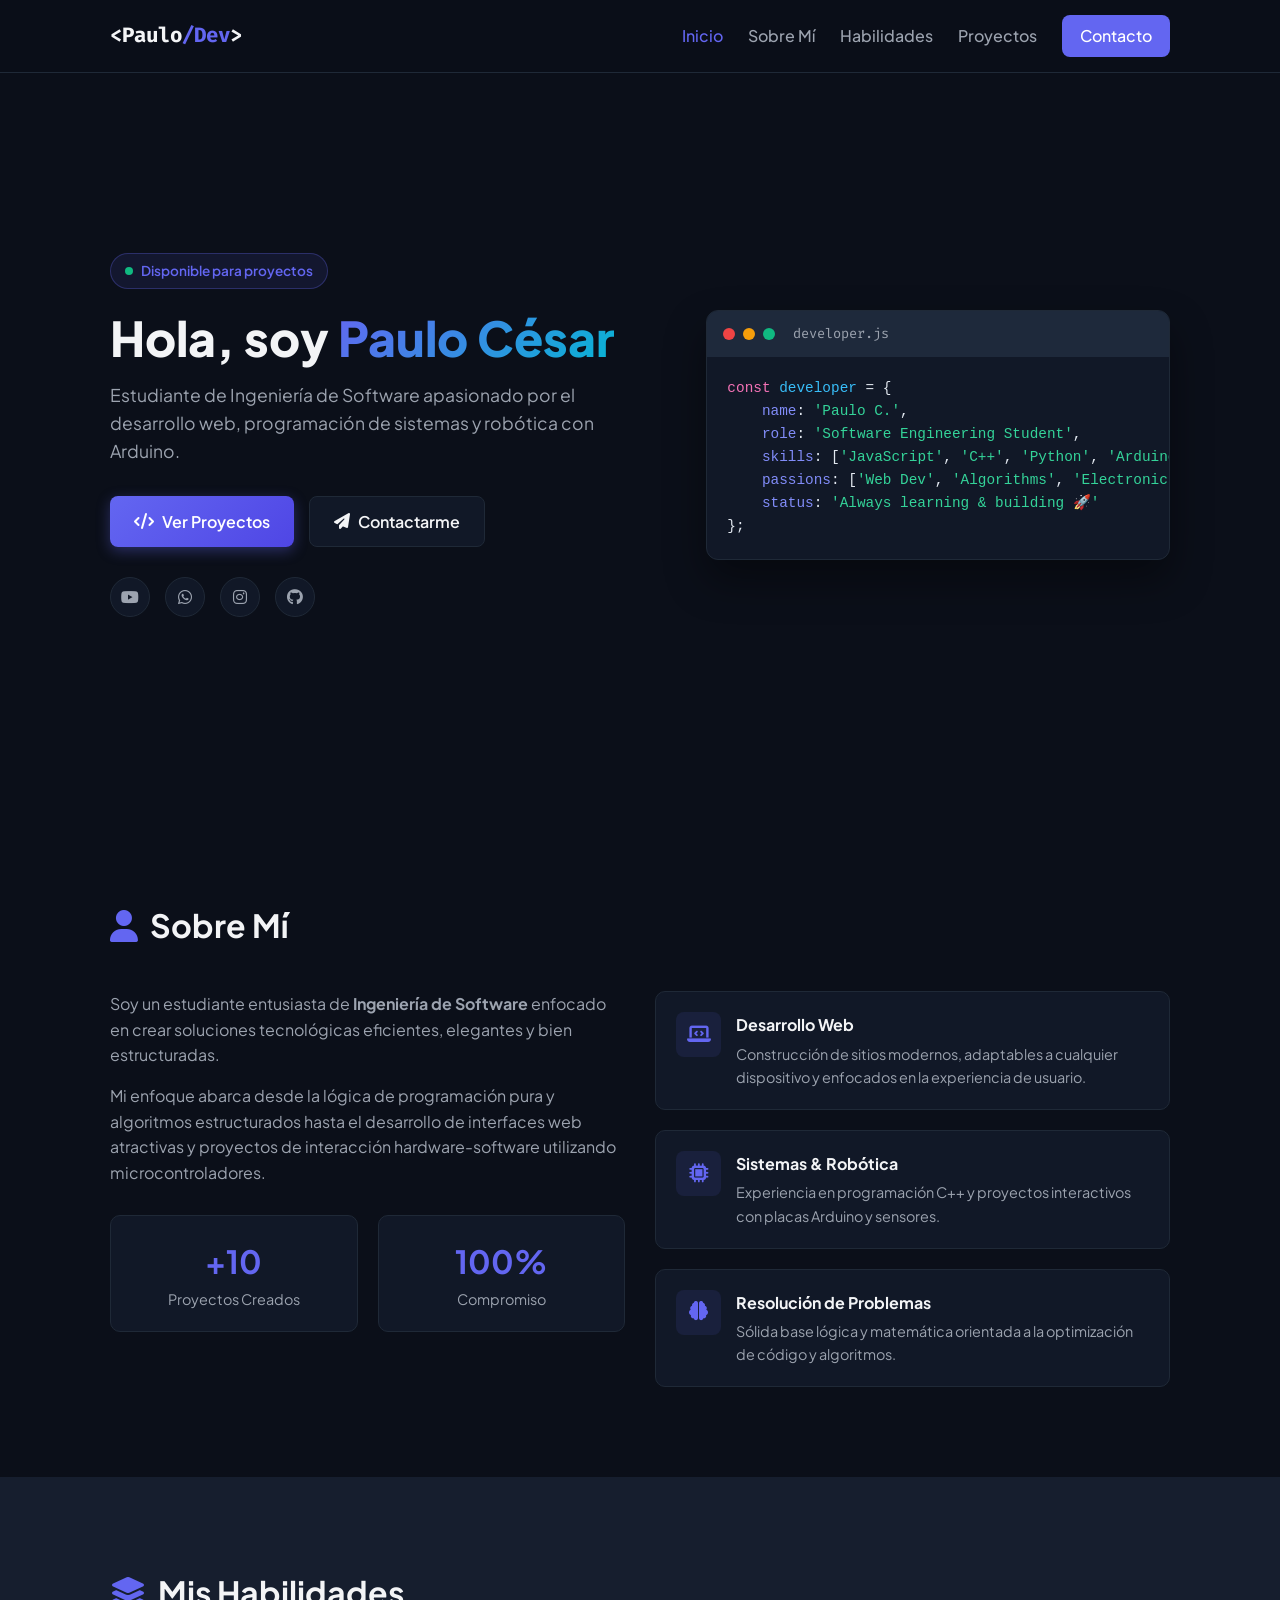
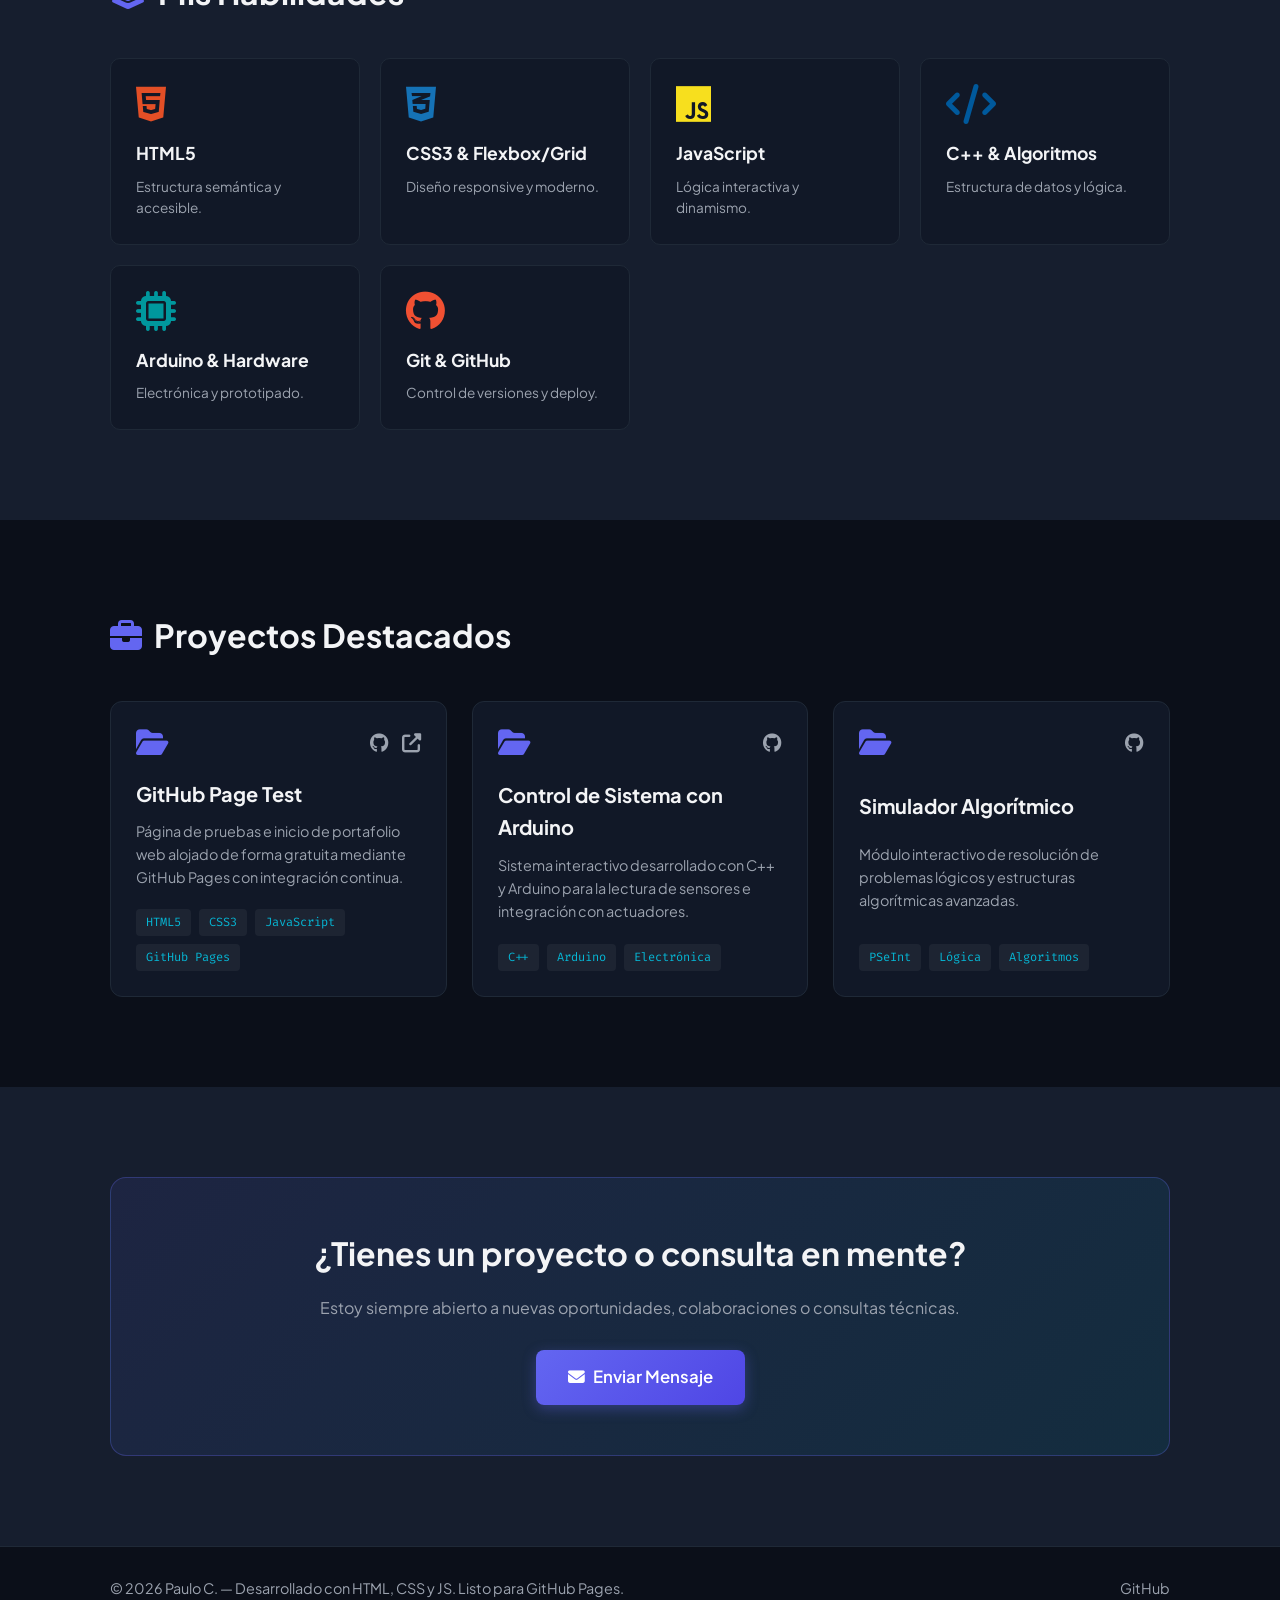
==== index.html @ 4ed8b3cd "primer commit" ====
<!DOCTYPE html>
<html lang="es">
<head>
    <meta charset="UTF-8">
    <meta name="viewport" content="width=device-width, initial-scale=1.0">
    <title>Paulinter | Mis Redes</title>
    <meta name="description" content="Hola, soy Paulinter 👋 Aquí están todos mis links." />

    <link rel="icon" type="image/png" sizes="512x512" href="favicon-512.png" />
    <link rel="icon" type="image/x-icon" href="favicon.ico" />
    <link rel="shortcut icon" href="favicon.ico" />
    <link rel="apple-touch-icon" sizes="180x180" href="favicon-512.png" />
    <meta name="msapplication-TileImage" content="favicon-512.png" />

    <meta property="og:type" content="website" />
    <meta property="og:url" content="https://pagina-web-paulinter.onrender.com/" />
    <meta property="og:title" content="Paulinter | Mis Redes" />
    <meta property="og:description" content="Hola, soy Paulinter 👋 Aquí están todos mis links." />
    <meta property="og:image" content="https://pagina-web-paulinter.onrender.com/paulinter.jpg" />
    <meta property="og:image:width" content="500" />
    <meta property="og:image:height" content="500" />
    <meta property="og:locale" content="es_PE" />
    <meta property="og:site_name" content="Paulinter" />

    <meta name="twitter:card" content="summary" />
    <meta name="twitter:url" content="https://pagina-web-paulinter.onrender.com/" />
    <meta name="twitter:title" content="Paulinter | Mis Redes" />
    <meta name="twitter:description" content="Hola, soy Paulinter 👋 Aquí están todos mis links." />
    <meta name="twitter:image" content="https://pagina-web-paulinter.onrender.com/paulinter.jpg" />

    <link rel="stylesheet" href="css/style.css">
    <!-- Font Awesome Icons -->
    <link rel="stylesheet" href="https://cdnjs.cloudflare.com/ajax/libs/font-awesome/6.4.0/css/all.min.css">
    <!-- Google Fonts -->
    <link rel="preconnect" href="https://fonts.googleapis.com">
    <link rel="preconnect" href="https://fonts.gstatic.com" crossorigin>
    <link href="https://fonts.googleapis.com/css2?family=Plus+Jakarta+Sans:wght@300;400;500;600;700;800&family=Fira+Code:wght@400;500&display=swap" rel="stylesheet">
</head>
<body>

    <!-- Header / Navbar -->
    <header class="navbar">
        <div class="container nav-container">
            <a href="#" class="logo">&lt;Paulo<span>/Dev</span>&gt;</a>
            <nav class="nav-links" id="nav-links">
                <a href="#inicio" class="active">Inicio</a>
                <a href="#sobre-mi">Sobre Mí</a>
                <a href="#habilidades">Habilidades</a>
                <a href="#proyectos">Proyectos</a>
                <a href="#contacto" class="btn-primary-sm">Contacto</a>
            </nav>
            <button class="menu-toggle" id="menu-toggle" aria-label="Abrir Menú">
                <i class="fa-solid fa-bars"></i>
            </button>
        </div>
    </header>

    <!-- Hero Section -->
    <section id="inicio" class="hero">
        <div class="container hero-container">
            <div class="hero-content">
                <div class="badge">
                    <span class="pulse"></span> Disponible para proyectos
                </div>
                <h1>Hola, soy <span class="gradient-text">Paulo César</span></h1>
                <p class="subtitle">Estudiante de Ingeniería de Software apasionado por el desarrollo web, programación de sistemas y robótica con Arduino.</p>
                <div class="hero-buttons">
                    <a href="#proyectos" class="btn btn-primary"><i class="fa-solid fa-code"></i> Ver Proyectos</a>
                    <a href="#contacto" class="btn btn-secondary"><i class="fa-solid fa-paper-plane"></i> Contactarme</a>
                </div>
                <div class="social-links">
                    <a href="https://youtube.com/@paulinter0909" target="_blank" rel="noopener" aria-label="YouTube"><i class="fa-brands fa-youtube"></i></a>
                    <a href="https://wa.me/51944662808" target="_blank" rel="noopener" aria-label="WhatsApp"><i class="fa-brands fa-whatsapp"></i></a>
                    <a href="https://www.instagram.com/pauloxd0909/" target="_blank" rel="noopener" aria-label="Instagram"><i class="fa-brands fa-instagram"></i></a>
                    <a href="https://github.com/Paulinter" target="_blank" rel="noopener" aria-label="GitHub"><i class="fa-brands fa-github"></i></a>
                </div>
            </div>
            <div class="hero-card">
                <div class="code-editor">
                    <div class="editor-header">
                        <span class="dot red"></span>
                        <span class="dot yellow"></span>
                        <span class="dot green"></span>
                        <span class="filename">developer.js</span>
                    </div>
                    <div class="editor-body">
                        <pre><code><span class="keyword">const</span> <span class="variable">developer</span> = {
    <span class="property">name</span>: <span class="string">'Paulo C.'</span>,
    <span class="property">role</span>: <span class="string">'Software Engineering Student'</span>,
    <span class="property">skills</span>: [<span class="string">'JavaScript'</span>, <span class="string">'C++'</span>, <span class="string">'Python'</span>, <span class="string">'Arduino'</span>, <span class="string">'HTML/CSS'</span>],
    <span class="property">passions</span>: [<span class="string">'Web Dev'</span>, <span class="string">'Algorithms'</span>, <span class="string">'Electronics'</span>],
    <span class="property">status</span>: <span class="string">'Always learning & building 🚀'</span>
};</code></pre>
                    </div>
                </div>
            </div>
        </div>
    </section>

    <!-- Sobre Mí -->
    <section id="sobre-mi" class="section">
        <div class="container">
            <h2 class="section-title"><i class="fa-solid fa-user"></i> Sobre Mí</h2>
            <div class="grid grid-2">
                <div class="about-text">
                    <p>Soy un estudiante entusiasta de <strong>Ingeniería de Software</strong> enfocado en crear soluciones tecnológicas eficientes, elegantes y bien estructuradas.</p>
                    <p>Mi enfoque abarca desde la lógica de programación pura y algoritmos estructurados hasta el desarrollo de interfaces web atractivas y proyectos de interacción hardware-software utilizando microcontroladores.</p>
                    <div class="stats-grid">
                        <div class="stat-card">
                            <h3>+10</h3>
                            <p>Proyectos Creados</p>
                        </div>
                        <div class="stat-card">
                            <h3>100%</h3>
                            <p>Compromiso</p>
                        </div>
                    </div>
                </div>
                <div class="about-highlights">
                    <div class="highlight-item">
                        <div class="icon-box"><i class="fa-solid fa-laptop-code"></i></div>
                        <div>
                            <h4>Desarrollo Web</h4>
                            <p>Construcción de sitios modernos, adaptables a cualquier dispositivo y enfocados en la experiencia de usuario.</p>
                        </div>
                    </div>
                    <div class="highlight-item">
                        <div class="icon-box"><i class="fa-solid fa-microchip"></i></div>
                        <div>
                            <h4>Sistemas & Robótica</h4>
                            <p>Experiencia en programación C++ y proyectos interactivos con placas Arduino y sensores.</p>
                        </div>
                    </div>
                    <div class="highlight-item">
                        <div class="icon-box"><i class="fa-solid fa-brain"></i></div>
                        <div>
                            <h4>Resolución de Problemas</h4>
                            <p>Sólida base lógica y matemática orientada a la optimización de código y algoritmos.</p>
                        </div>
                    </div>
                </div>
            </div>
        </div>
    </section>

    <!-- Habilidades -->
    <section id="habilidades" class="section bg-alt">
        <div class="container">
            <h2 class="section-title"><i class="fa-solid fa-layer-group"></i> Mis Habilidades</h2>
            <div class="skills-grid">
                <div class="skill-card">
                    <i class="fa-brands fa-html5 skill-icon html"></i>
                    <h3>HTML5</h3>
                    <p>Estructura semántica y accesible.</p>
                </div>
                <div class="skill-card">
                    <i class="fa-brands fa-css3-alt skill-icon css"></i>
                    <h3>CSS3 & Flexbox/Grid</h3>
                    <p>Diseño responsive y moderno.</p>
                </div>
                <div class="skill-card">
                    <i class="fa-brands fa-js skill-icon js"></i>
                    <h3>JavaScript</h3>
                    <p>Lógica interactiva y dinamismo.</p>
                </div>
                <div class="skill-card">
                    <i class="fa-solid fa-code skill-icon cpp"></i>
                    <h3>C++ & Algoritmos</h3>
                    <p>Estructura de datos y lógica.</p>
                </div>
                <div class="skill-card">
                    <i class="fa-solid fa-microchip skill-icon arduino"></i>
                    <h3>Arduino & Hardware</h3>
                    <p>Electrónica y prototipado.</p>
                </div>
                <div class="skill-card">
                    <i class="fa-brands fa-github skill-icon git"></i>
                    <h3>Git & GitHub</h3>
                    <p>Control de versiones y deploy.</p>
                </div>
            </div>
        </div>
    </section>

    <!-- Proyectos -->
    <section id="proyectos" class="section">
        <div class="container">
            <h2 class="section-title"><i class="fa-solid fa-briefcase"></i> Proyectos Destacados</h2>
            <div class="projects-grid">
                <!-- Proyecto 1 -->
                <div class="project-card">
                    <div class="project-header">
                        <i class="fa-solid fa-folder-open folder-icon"></i>
                        <div class="project-links">
                            <a href="https://github.com/Paulinter/githubpagetest" target="_blank" aria-label="GitHub Repo"><i class="fa-brands fa-github"></i></a>
                            <a href="#" aria-label="Live Demo"><i class="fa-solid fa-up-right-from-square"></i></a>
                        </div>
                    </div>
                    <h3>GitHub Page Test</h3>
                    <p>Página de pruebas e inicio de portafolio web alojado de forma gratuita mediante GitHub Pages con integración continua.</p>
                    <div class="project-tags">
                        <span>HTML5</span>
                        <span>CSS3</span>
                        <span>JavaScript</span>
                        <span>GitHub Pages</span>
                    </div>
                </div>

                <!-- Proyecto 2 -->
                <div class="project-card">
                    <div class="project-header">
                        <i class="fa-solid fa-folder-open folder-icon"></i>
                        <div class="project-links">
                            <a href="#" aria-label="GitHub Repo"><i class="fa-brands fa-github"></i></a>
                        </div>
                    </div>
                    <h3>Control de Sistema con Arduino</h3>
                    <p>Sistema interactivo desarrollado con C++ y Arduino para la lectura de sensores e integración con actuadores.</p>
                    <div class="project-tags">
                        <span>C++</span>
                        <span>Arduino</span>
                        <span>Electrónica</span>
                    </div>
                </div>

                <!-- Proyecto 3 -->
                <div class="project-card">
                    <div class="project-header">
                        <i class="fa-solid fa-folder-open folder-icon"></i>
                        <div class="project-links">
                            <a href="#" aria-label="GitHub Repo"><i class="fa-brands fa-github"></i></a>
                        </div>
                    </div>
                    <h3>Simulador Algorítmico</h3>
                    <p>Módulo interactivo de resolución de problemas lógicos y estructuras algorítmicas avanzadas.</p>
                    <div class="project-tags">
                        <span>PSeInt</span>
                        <span>Lógica</span>
                        <span>Algoritmos</span>
                    </div>
                </div>
            </div>
        </div>
    </section>

    <!-- Contacto -->
    <section id="contacto" class="section bg-alt">
        <div class="container">
            <div class="contact-box">
                <h2>¿Tienes un proyecto o consulta en mente?</h2>
                <p>Estoy siempre abierto a nuevas oportunidades, colaboraciones o consultas técnicas.</p>
                <a href="mailto:ejemplo@email.com" class="btn btn-primary btn-lg"><i class="fa-solid fa-envelope"></i> Enviar Mensaje</a>
            </div>
        </div>
    </section>

    <!-- Footer -->
    <footer>
        <div class="container footer-content">
            <p>&copy; 2026 Paulo C. — Desarrollado con HTML, CSS y JS. Listo para GitHub Pages.</p>
            <div class="footer-links">
                <a href="https://github.com/Paulinter" target="_blank">GitHub</a>
            </div>
        </div>
    </footer>

    <script src="js/main.js"></script>
</body>
</html>
---- css/style.css ----
/* CSS Personalizado - Estilo Profesional Oscuro y Moderno */
:root {
    --bg-main: #0b0f19;
    --bg-card: #111827;
    --bg-alt: #161e2e;
    --primary: #6366f1;
    --primary-hover: #4f46e5;
    --accent: #06b6d4;
    --text-main: #f3f4f6;
    --text-muted: #9ca3af;
    --border-color: #1f2937;
    --font-sans: 'Plus Jakarta Sans', -apple-system, BlinkMacSystemFont, sans-serif;
    --font-mono: 'Fira Code', monospace;
}

* {
    margin: 0;
    padding: 0;
    box-sizing: border-box;
}

html {
    scroll-behavior: smooth;
}

body {
    font-family: var(--font-sans);
    background-color: var(--bg-main);
    color: var(--text-main);
    line-height: 1.6;
    overflow-x: hidden;
}

.container {
    max-width: 1100px;
    margin: 0 auto;
    padding: 0 20px;
}

/* Header Navbar */
.navbar {
    position: fixed;
    top: 0;
    left: 0;
    width: 100%;
    background-color: rgba(11, 15, 25, 0.85);
    backdrop-filter: blur(12px);
    z-index: 1000;
    border-bottom: 1px solid var(--border-color);
    padding: 15px 0;
}

.nav-container {
    display: flex;
    justify-content: space-between;
    align-items: center;
}

.logo {
    font-family: var(--font-mono);
    font-size: 1.3rem;
    font-weight: 700;
    color: var(--text-main);
    text-decoration: none;
}

.logo span {
    color: var(--primary);
}

.nav-links {
    display: flex;
    align-items: center;
    gap: 25px;
}

.nav-links a {
    color: var(--text-muted);
    text-decoration: none;
    font-weight: 500;
    transition: color 0.3s;
}

.nav-links a:hover, .nav-links a.active {
    color: var(--primary);
}

.btn-primary-sm {
    background: var(--primary);
    color: #fff !important;
    padding: 8px 18px;
    border-radius: 8px;
    transition: background 0.3s !important;
}

.btn-primary-sm:hover {
    background: var(--primary-hover) !important;
}

.menu-toggle {
    display: none;
    background: none;
    border: none;
    color: var(--text-main);
    font-size: 1.5rem;
    cursor: pointer;
}

/* Hero Section */
.hero {
    padding: 140px 0 80px 0;
    min-height: 90vh;
    display: flex;
    align-items: center;
}

.hero-container {
    display: grid;
    grid-template-columns: 1.2fr 1fr;
    gap: 40px;
    align-items: center;
}

.badge {
    display: inline-flex;
    align-items: center;
    gap: 8px;
    background-color: rgba(99, 102, 241, 0.1);
    color: var(--primary);
    border: 1px solid rgba(99, 102, 241, 0.3);
    padding: 6px 14px;
    border-radius: 20px;
    font-size: 0.85rem;
    font-weight: 600;
    margin-bottom: 20px;
}

.pulse {
    width: 8px;
    height: 8px;
    background-color: #10b981;
    border-radius: 50%;
    box-shadow: 0 0 0 0 rgba(16, 185, 129, 0.7);
    animation: pulse-animation 2s infinite;
}

@keyframes pulse-animation {
    0% { box-shadow: 0 0 0 0 rgba(16, 185, 129, 0.7); }
    70% { box-shadow: 0 0 0 8px rgba(16, 185, 129, 0); }
    100% { box-shadow: 0 0 0 0 rgba(16, 185, 129, 0); }
}

.hero h1 {
    font-size: 3rem;
    line-height: 1.2;
    margin-bottom: 15px;
    font-weight: 800;
}

.gradient-text {
    background: linear-gradient(135deg, var(--primary), var(--accent));
    -webkit-background-clip: text;
    -webkit-text-fill-color: transparent;
}

.subtitle {
    font-size: 1.1rem;
    color: var(--text-muted);
    margin-bottom: 30px;
    max-width: 500px;
}

.hero-buttons {
    display: flex;
    gap: 15px;
    margin-bottom: 30px;
}

.btn {
    padding: 12px 24px;
    border-radius: 8px;
    font-weight: 600;
    text-decoration: none;
    display: inline-flex;
    align-items: center;
    gap: 8px;
    transition: transform 0.2s, background 0.3s;
}

.btn:hover {
    transform: translateY(-2px);
}

.btn-primary {
    background: linear-gradient(135deg, var(--primary), var(--primary-hover));
    color: #fff;
    box-shadow: 0 4px 14px rgba(99, 102, 241, 0.35);
}

.btn-secondary {
    background: var(--bg-card);
    color: var(--text-main);
    border: 1px solid var(--border-color);
}

.btn-secondary:hover {
    background: var(--bg-alt);
}

.social-links {
    display: flex;
    gap: 15px;
}

.social-links a {
    width: 40px;
    height: 40px;
    border-radius: 50%;
    background-color: var(--bg-card);
    border: 1px solid var(--border-color);
    color: var(--text-muted);
    display: flex;
    align-items: center;
    justify-content: center;
    text-decoration: none;
    transition: color 0.3s, border-color 0.3s;
}

.social-links a:hover {
    color: var(--primary);
    border-color: var(--primary);
}

/* Code Editor Card */
.hero-card {
    background: var(--bg-card);
    border: 1px solid var(--border-color);
    border-radius: 12px;
    overflow: hidden;
    box-shadow: 0 20px 40px rgba(0,0,0,0.4);
}

.editor-header {
    background: #1e293b;
    padding: 12px 16px;
    display: flex;
    align-items: center;
    gap: 8px;
}

.dot {
    width: 12px;
    height: 12px;
    border-radius: 50%;
}

.red { background-color: #ef4444; }
.yellow { background-color: #f59e0b; }
.green { background-color: #10b981; }

.filename {
    margin-left: 10px;
    font-family: var(--font-mono);
    font-size: 0.85rem;
    color: var(--text-muted);
}

.editor-body {
    padding: 20px;
    font-family: var(--font-mono);
    font-size: 0.9rem;
    color: #e2e8f0;
}

.keyword { color: #f472b6; }
.variable { color: #38bdf8; }
.property { color: #818cf8; }
.string { color: #34d399; }

/* Sections */
.section {
    padding: 90px 0;
}

.bg-alt {
    background-color: var(--bg-alt);
}

.section-title {
    font-size: 2rem;
    margin-bottom: 40px;
    display: flex;
    align-items: center;
    gap: 12px;
    color: var(--text-main);
}

.section-title i {
    color: var(--primary);
}

/* Grid & Layouts */
.grid {
    display: grid;
    gap: 30px;
}

.grid-2 {
    grid-template-columns: 1fr 1fr;
}

.about-text p {
    margin-bottom: 15px;
    color: var(--text-muted);
}

.stats-grid {
    display: grid;
    grid-template-columns: 1fr 1fr;
    gap: 20px;
    margin-top: 30px;
}

.stat-card {
    background: var(--bg-card);
    padding: 20px;
    border-radius: 10px;
    border: 1px solid var(--border-color);
    text-align: center;
}

.stat-card h3 {
    font-size: 2rem;
    color: var(--primary);
}

.stat-card p {
    font-size: 0.9rem;
    margin: 0;
}

.about-highlights {
    display: flex;
    flex-direction: column;
    gap: 20px;
}

.highlight-item {
    display: flex;
    gap: 15px;
    background: var(--bg-card);
    padding: 20px;
    border-radius: 10px;
    border: 1px solid var(--border-color);
}

.icon-box {
    width: 45px;
    height: 45px;
    background: rgba(99, 102, 241, 0.1);
    color: var(--primary);
    border-radius: 8px;
    display: flex;
    align-items: center;
    justify-content: center;
    font-size: 1.2rem;
    flex-shrink: 0;
}

.highlight-item h4 {
    margin-bottom: 5px;
}

.highlight-item p {
    font-size: 0.9rem;
    color: var(--text-muted);
}

/* Skills */
.skills-grid {
    display: grid;
    grid-template-columns: repeat(auto-fit, minmax(220px, 1fr));
    gap: 20px;
}

.skill-card {
    background: var(--bg-card);
    border: 1px solid var(--border-color);
    border-radius: 10px;
    padding: 25px;
    transition: transform 0.3s, border-color 0.3s;
}

.skill-card:hover {
    transform: translateY(-5px);
    border-color: var(--primary);
}

.skill-icon {
    font-size: 2.5rem;
    margin-bottom: 15px;
}

.skill-icon.html { color: #e34f26; }
.skill-icon.css { color: #1572b6; }
.skill-icon.js { color: #f7df1e; }
.skill-icon.cpp { color: #00599c; }
.skill-icon.arduino { color: #00979d; }
.skill-icon.git { color: #f05032; }

.skill-card h3 {
    font-size: 1.1rem;
    margin-bottom: 8px;
}

.skill-card p {
    font-size: 0.85rem;
    color: var(--text-muted);
}

/* Projects */
.projects-grid {
    display: grid;
    grid-template-columns: repeat(auto-fit, minmax(300px, 1fr));
    gap: 25px;
}

.project-card {
    background: var(--bg-card);
    border: 1px solid var(--border-color);
    border-radius: 12px;
    padding: 25px;
    display: flex;
    flex-direction: column;
    justify-content: space-between;
    transition: transform 0.3s, border-color 0.3s;
}

.project-card:hover {
    transform: translateY(-5px);
    border-color: var(--primary);
}

.project-header {
    display: flex;
    justify-content: space-between;
    align-items: center;
    margin-bottom: 20px;
}

.folder-icon {
    font-size: 1.8rem;
    color: var(--primary);
}

.project-links a {
    color: var(--text-muted);
    font-size: 1.2rem;
    margin-left: 10px;
    transition: color 0.3s;
}

.project-links a:hover {
    color: var(--primary);
}

.project-card h3 {
    font-size: 1.25rem;
    margin-bottom: 10px;
}

.project-card p {
    font-size: 0.9rem;
    color: var(--text-muted);
    margin-bottom: 20px;
}

.project-tags {
    display: flex;
    flex-wrap: wrap;
    gap: 8px;
}

.project-tags span {
    font-family: var(--font-mono);
    font-size: 0.75rem;
    background: rgba(255,255,255,0.05);
    color: var(--accent);
    padding: 4px 10px;
    border-radius: 4px;
}

/* Contact */
.contact-box {
    background: linear-gradient(135deg, rgba(99, 102, 241, 0.1), rgba(6, 182, 212, 0.1));
    border: 1px solid rgba(99, 102, 241, 0.3);
    border-radius: 16px;
    padding: 50px 30px;
    text-align: center;
}

.contact-box h2 {
    font-size: 2rem;
    margin-bottom: 15px;
}

.contact-box p {
    color: var(--text-muted);
    margin-bottom: 30px;
}

.btn-lg {
    padding: 14px 32px;
    font-size: 1.05rem;
}

/* Footer */
footer {
    border-top: 1px solid var(--border-color);
    padding: 30px 0;
    color: var(--text-muted);
    font-size: 0.9rem;
}

.footer-content {
    display: flex;
    justify-content: space-between;
    align-items: center;
}

.footer-links a {
    color: var(--text-muted);
    text-decoration: none;
}

.footer-links a:hover {
    color: var(--primary);
}

/* Responsive */
@media (max-width: 768px) {
    .hero-container, .grid-2 {
        grid-template-columns: 1fr;
    }
    
    .nav-links {
        display: none;
        position: absolute;
        top: 100%;
        left: 0;
        width: 100%;
        background: var(--bg-card);
        flex-direction: column;
        padding: 20px;
        border-bottom: 1px solid var(--border-color);
    }

    .nav-links.active {
        display: flex;
    }

    .menu-toggle {
        display: block;
    }

    .hero h1 {
        font-size: 2.2rem;
    }

    .footer-content {
        flex-direction: column;
        gap: 15px;
        text-align: center;
    }
}
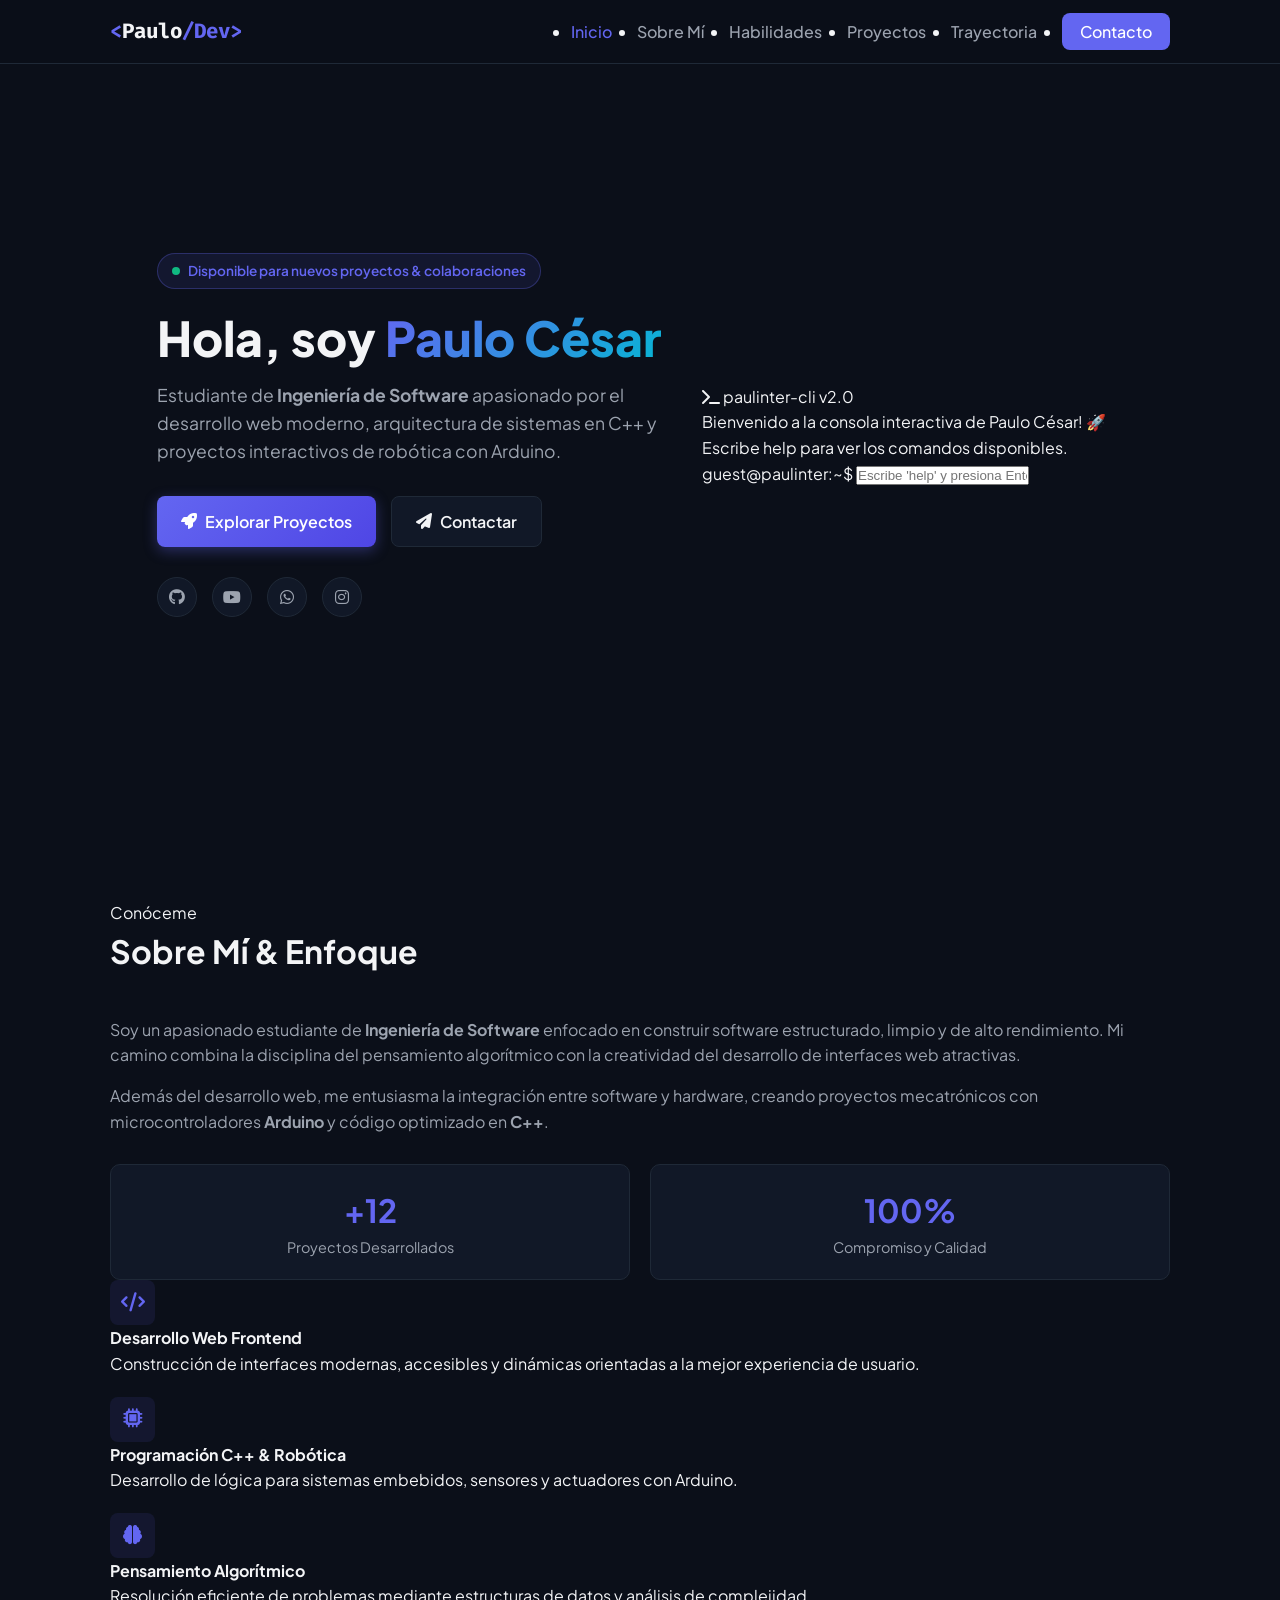
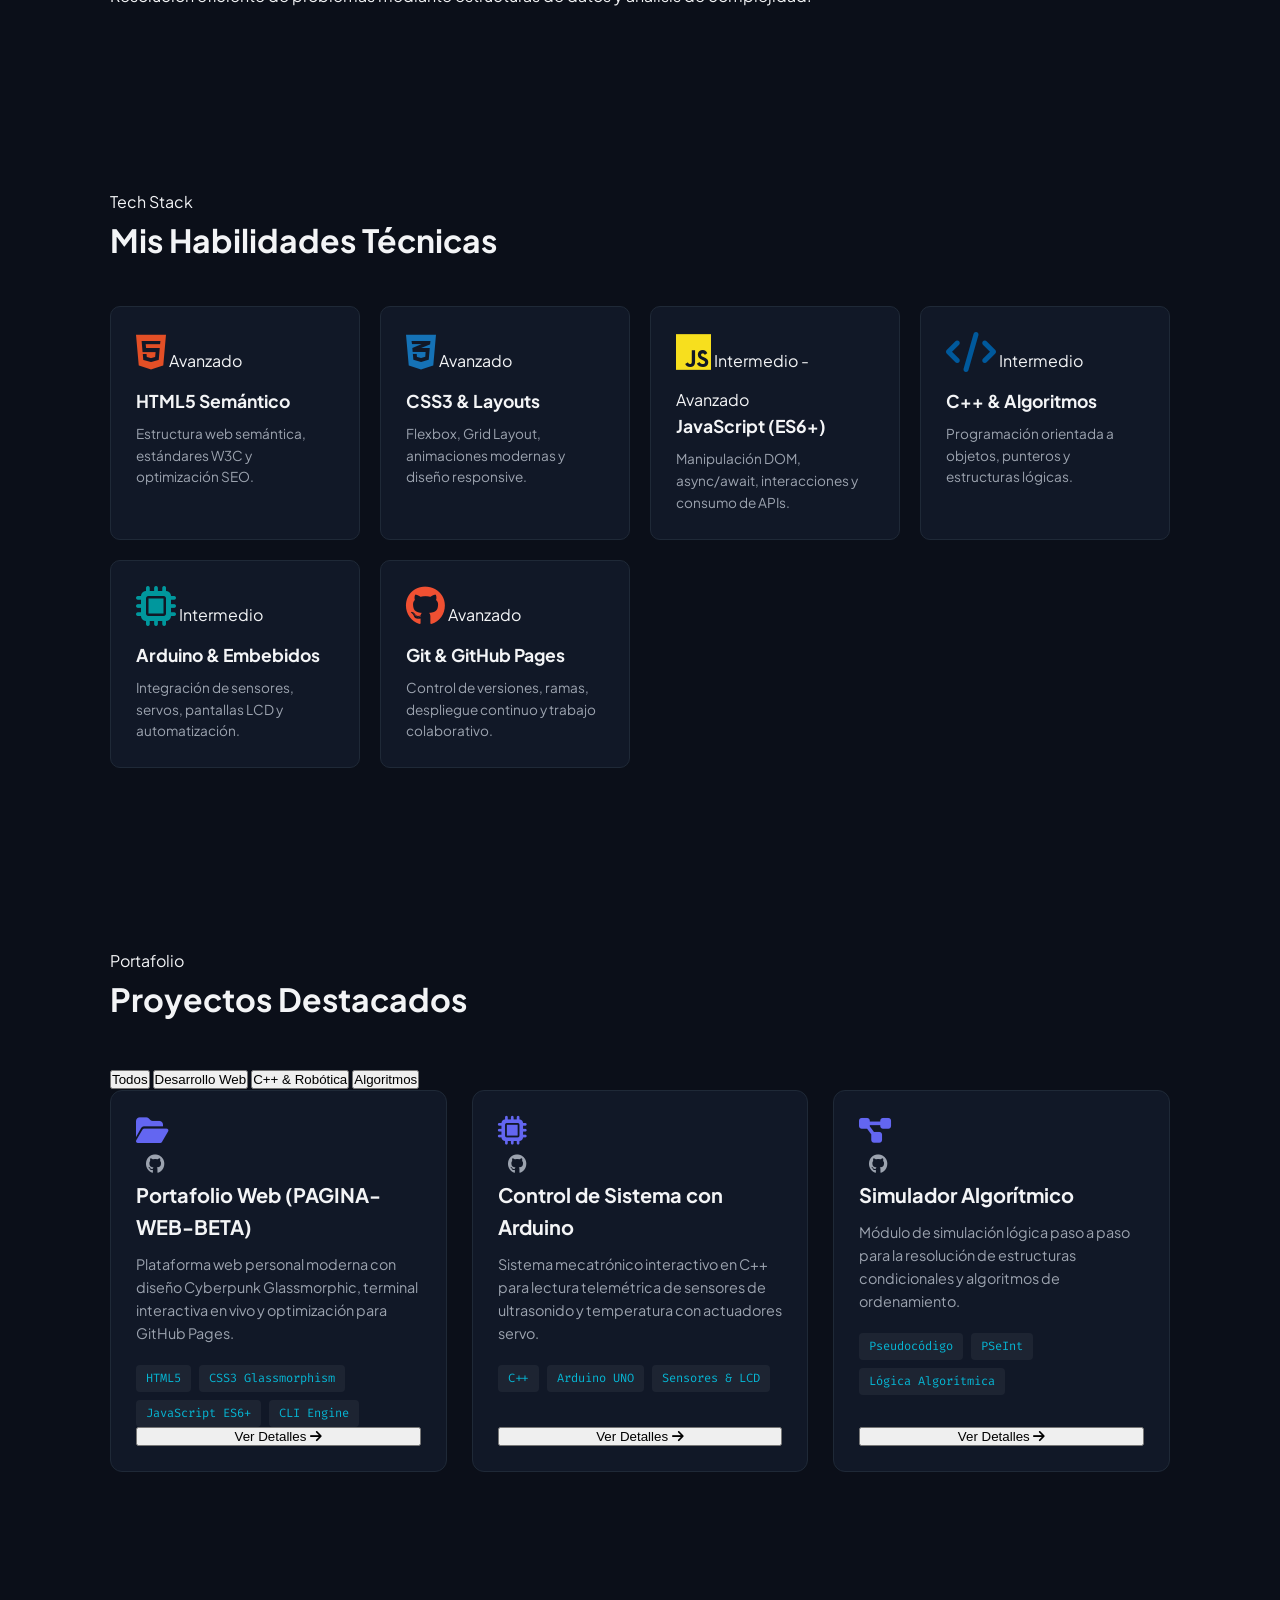
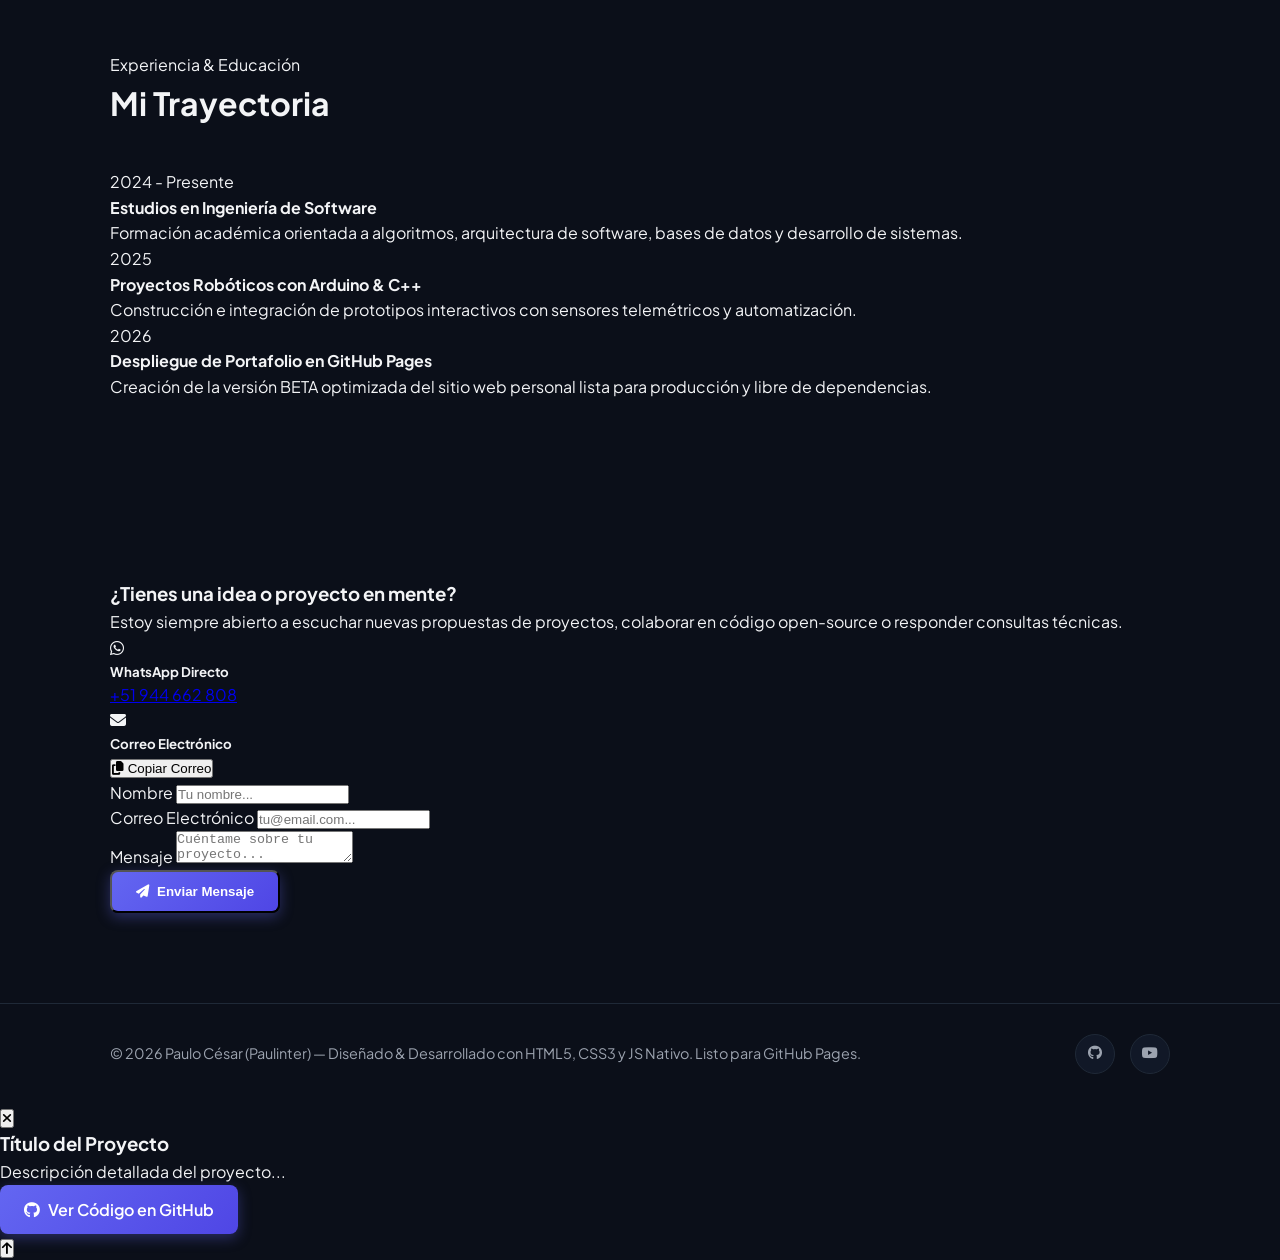
==== commit 779c5933: "Add files via upload" ====
--- a/index.html
+++ b/index.html
@@ -3,52 +3,49 @@
 <head>
     <meta charset="UTF-8">
     <meta name="viewport" content="width=device-width, initial-scale=1.0">
-    <title>Paulinter | Mis Redes</title>
-    <meta name="description" content="Hola, soy Paulinter 👋 Aquí están todos mis links." />
-
+    <title>Paulo César | Software Engineer & Web Developer</title>
+    <meta name="description" content="Portafolio profesional de Paulo César (Paulinter). Estudiante de Ingeniería de Software especializándose en Desarrollo Web, C++ y Robótica con Arduino." />
+
+    <!-- Favicons -->
     <link rel="icon" type="image/png" sizes="512x512" href="favicon-512.png" />
     <link rel="icon" type="image/x-icon" href="favicon.ico" />
     <link rel="shortcut icon" href="favicon.ico" />
     <link rel="apple-touch-icon" sizes="180x180" href="favicon-512.png" />
-    <meta name="msapplication-TileImage" content="favicon-512.png" />
-
+
+    <!-- Open Graph / Meta Social -->
     <meta property="og:type" content="website" />
-    <meta property="og:url" content="https://pagina-web-paulinter.onrender.com/" />
-    <meta property="og:title" content="Paulinter | Mis Redes" />
-    <meta property="og:description" content="Hola, soy Paulinter 👋 Aquí están todos mis links." />
-    <meta property="og:image" content="https://pagina-web-paulinter.onrender.com/paulinter.jpg" />
-    <meta property="og:image:width" content="500" />
-    <meta property="og:image:height" content="500" />
+    <meta property="og:url" content="https://github.com/Paulinter/PAGINA-WEB-BETA" />
+    <meta property="og:title" content="Paulo César | Software Engineer Portfolio" />
+    <meta property="og:description" content="Estudiante de Ingeniería de Software apasionado por el Desarrollo Web, C++ y Robótica." />
+    <meta property="og:image" content="favicon-512.png" />
     <meta property="og:locale" content="es_PE" />
     <meta property="og:site_name" content="Paulinter" />
 
-    <meta name="twitter:card" content="summary" />
-    <meta name="twitter:url" content="https://pagina-web-paulinter.onrender.com/" />
-    <meta name="twitter:title" content="Paulinter | Mis Redes" />
-    <meta name="twitter:description" content="Hola, soy Paulinter 👋 Aquí están todos mis links." />
-    <meta name="twitter:image" content="https://pagina-web-paulinter.onrender.com/paulinter.jpg" />
-
-    <link rel="stylesheet" href="css/style.css">
-    <!-- Font Awesome Icons -->
-    <link rel="stylesheet" href="https://cdnjs.cloudflare.com/ajax/libs/font-awesome/6.4.0/css/all.min.css">
-    <!-- Google Fonts -->
+    <!-- Google Fonts & Font Awesome -->
     <link rel="preconnect" href="https://fonts.googleapis.com">
     <link rel="preconnect" href="https://fonts.gstatic.com" crossorigin>
-    <link href="https://fonts.googleapis.com/css2?family=Plus+Jakarta+Sans:wght@300;400;500;600;700;800&family=Fira+Code:wght@400;500&display=swap" rel="stylesheet">
+    <link href="https://fonts.googleapis.com/css2?family=Plus+Jakarta+Sans:ital,wght@0,300..800;1,300..800&family=Fira+Code:wght@400;500;600;700&display=swap" rel="stylesheet">
+    <link rel="stylesheet" href="https://cdnjs.cloudflare.com/ajax/libs/font-awesome/6.5.1/css/all.min.css">
+
+    <!-- CSS Personalizado -->
+    <link rel="stylesheet" href="css/style.css">
 </head>
 <body>
 
     <!-- Header / Navbar -->
     <header class="navbar">
         <div class="container nav-container">
-            <a href="#" class="logo">&lt;Paulo<span>/Dev</span>&gt;</a>
-            <nav class="nav-links" id="nav-links">
-                <a href="#inicio" class="active">Inicio</a>
-                <a href="#sobre-mi">Sobre Mí</a>
-                <a href="#habilidades">Habilidades</a>
-                <a href="#proyectos">Proyectos</a>
-                <a href="#contacto" class="btn-primary-sm">Contacto</a>
-            </nav>
+            <a href="#" class="logo">
+                <span class="logo-slash">&lt;</span>Paulo<span>/Dev</span><span class="logo-slash">&gt;</span>
+            </a>
+            <ul class="nav-links" id="nav-links">
+                <li><a href="#inicio" class="active">Inicio</a></li>
+                <li><a href="#sobre-mi">Sobre Mí</a></li>
+                <li><a href="#habilidades">Habilidades</a></li>
+                <li><a href="#proyectos">Proyectos</a></li>
+                <li><a href="#trayectoria">Trayectoria</a></li>
+                <li><a href="#contacto" class="btn-primary-sm">Contacto</a></li>
+            </ul>
             <button class="menu-toggle" id="menu-toggle" aria-label="Abrir Menú">
                 <i class="fa-solid fa-bars"></i>
             </button>
@@ -59,38 +56,53 @@
     <section id="inicio" class="hero">
         <div class="container hero-container">
             <div class="hero-content">
-                <div class="badge">
-                    <span class="pulse"></span> Disponible para proyectos
+                <div class="badge-wrapper">
+                    <div class="badge">
+                        <span class="pulse"></span> Disponible para nuevos proyectos & colaboraciones
+                    </div>
                 </div>
                 <h1>Hola, soy <span class="gradient-text">Paulo César</span></h1>
-                <p class="subtitle">Estudiante de Ingeniería de Software apasionado por el desarrollo web, programación de sistemas y robótica con Arduino.</p>
+                <p class="subtitle">
+                    Estudiante de <strong>Ingeniería de Software</strong> apasionado por el desarrollo web moderno, arquitectura de sistemas en C++ y proyectos interactivos de robótica con Arduino.
+                </p>
                 <div class="hero-buttons">
-                    <a href="#proyectos" class="btn btn-primary"><i class="fa-solid fa-code"></i> Ver Proyectos</a>
-                    <a href="#contacto" class="btn btn-secondary"><i class="fa-solid fa-paper-plane"></i> Contactarme</a>
+                    <a href="#proyectos" class="btn btn-primary">
+                        <i class="fa-solid fa-rocket"></i> Explorar Proyectos
+                    </a>
+                    <a href="#contacto" class="btn btn-secondary">
+                        <i class="fa-solid fa-paper-plane"></i> Contactar
+                    </a>
                 </div>
                 <div class="social-links">
-                    <a href="https://youtube.com/@paulinter0909" target="_blank" rel="noopener" aria-label="YouTube"><i class="fa-brands fa-youtube"></i></a>
-                    <a href="https://wa.me/51944662808" target="_blank" rel="noopener" aria-label="WhatsApp"><i class="fa-brands fa-whatsapp"></i></a>
-                    <a href="https://www.instagram.com/pauloxd0909/" target="_blank" rel="noopener" aria-label="Instagram"><i class="fa-brands fa-instagram"></i></a>
-                    <a href="https://github.com/Paulinter" target="_blank" rel="noopener" aria-label="GitHub"><i class="fa-brands fa-github"></i></a>
-                </div>
-            </div>
-            <div class="hero-card">
-                <div class="code-editor">
-                    <div class="editor-header">
+                    <a href="https://github.com/Paulinter" target="_blank" rel="noopener" aria-label="GitHub" title="GitHub"><i class="fa-brands fa-github"></i></a>
+                    <a href="https://youtube.com/@paulinter0909" target="_blank" rel="noopener" aria-label="YouTube" title="YouTube"><i class="fa-brands fa-youtube"></i></a>
+                    <a href="https://wa.me/51944662808" target="_blank" rel="noopener" aria-label="WhatsApp" title="WhatsApp"><i class="fa-brands fa-whatsapp"></i></a>
+                    <a href="https://www.instagram.com/pauloxd0909/" target="_blank" rel="noopener" aria-label="Instagram" title="Instagram"><i class="fa-brands fa-instagram"></i></a>
+                </div>
+            </div>
+
+            <!-- Terminal CLI Widget -->
+            <div class="terminal-card">
+                <div class="terminal-header">
+                    <div class="terminal-controls">
                         <span class="dot red"></span>
                         <span class="dot yellow"></span>
                         <span class="dot green"></span>
-                        <span class="filename">developer.js</span>
-                    </div>
-                    <div class="editor-body">
-                        <pre><code><span class="keyword">const</span> <span class="variable">developer</span> = {
-    <span class="property">name</span>: <span class="string">'Paulo C.'</span>,
-    <span class="property">role</span>: <span class="string">'Software Engineering Student'</span>,
-    <span class="property">skills</span>: [<span class="string">'JavaScript'</span>, <span class="string">'C++'</span>, <span class="string">'Python'</span>, <span class="string">'Arduino'</span>, <span class="string">'HTML/CSS'</span>],
-    <span class="property">passions</span>: [<span class="string">'Web Dev'</span>, <span class="string">'Algorithms'</span>, <span class="string">'Electronics'</span>],
-    <span class="property">status</span>: <span class="string">'Always learning & building 🚀'</span>
-};</code></pre>
+                    </div>
+                    <div class="terminal-title">
+                        <i class="fa-solid fa-terminal"></i> paulinter-cli v2.0
+                    </div>
+                </div>
+                <div class="terminal-body" id="terminal-body">
+                    <div class="terminal-line welcome-msg">
+                        <span class="terminal-output">Bienvenido a la consola interactiva de Paulo César! 🚀</span>
+                    </div>
+                    <div class="terminal-line welcome-msg">
+                        <span class="terminal-output">Escribe <span class="highlight">help</span> para ver los comandos disponibles.</span>
+                    </div>
+                    <div class="terminal-input-row">
+                        <span class="terminal-prompt">guest@paulinter:~$</span>
+                        <input type="text" id="terminal-input" class="terminal-input" placeholder="Escribe 'help' y presiona Enter..." autocomplete="off" spellcheck="false">
                     </div>
                 </div>
             </div>
@@ -100,42 +112,50 @@
     <!-- Sobre Mí -->
     <section id="sobre-mi" class="section">
         <div class="container">
-            <h2 class="section-title"><i class="fa-solid fa-user"></i> Sobre Mí</h2>
-            <div class="grid grid-2">
+            <div class="section-header">
+                <span class="section-subtitle">Conóceme</span>
+                <h2 class="section-title">Sobre Mí & Enfoque</h2>
+            </div>
+            <div class="grid-2">
                 <div class="about-text">
-                    <p>Soy un estudiante entusiasta de <strong>Ingeniería de Software</strong> enfocado en crear soluciones tecnológicas eficientes, elegantes y bien estructuradas.</p>
-                    <p>Mi enfoque abarca desde la lógica de programación pura y algoritmos estructurados hasta el desarrollo de interfaces web atractivas y proyectos de interacción hardware-software utilizando microcontroladores.</p>
+                    <p>
+                        Soy un apasionado estudiante de <strong>Ingeniería de Software</strong> enfocado en construir software estructurado, limpio y de alto rendimiento. Mi camino combina la disciplina del pensamiento algorítmico con la creatividad del desarrollo de interfaces web atractivas.
+                    </p>
+                    <p>
+                        Además del desarrollo web, me entusiasma la integración entre software y hardware, creando proyectos mecatrónicos con microcontroladores <strong>Arduino</strong> y código optimizado en <strong>C++</strong>.
+                    </p>
                     <div class="stats-grid">
                         <div class="stat-card">
-                            <h3>+10</h3>
-                            <p>Proyectos Creados</p>
+                            <h3>+12</h3>
+                            <p>Proyectos Desarrollados</p>
                         </div>
                         <div class="stat-card">
                             <h3>100%</h3>
-                            <p>Compromiso</p>
-                        </div>
-                    </div>
-                </div>
+                            <p>Compromiso y Calidad</p>
+                        </div>
+                    </div>
+                </div>
+
                 <div class="about-highlights">
-                    <div class="highlight-item">
-                        <div class="icon-box"><i class="fa-solid fa-laptop-code"></i></div>
-                        <div>
-                            <h4>Desarrollo Web</h4>
-                            <p>Construcción de sitios modernos, adaptables a cualquier dispositivo y enfocados en la experiencia de usuario.</p>
-                        </div>
-                    </div>
-                    <div class="highlight-item">
+                    <div class="highlight-card">
+                        <div class="icon-box"><i class="fa-solid fa-code"></i></div>
+                        <div class="highlight-info">
+                            <h4>Desarrollo Web Frontend</h4>
+                            <p>Construcción de interfaces modernas, accesibles y dinámicas orientadas a la mejor experiencia de usuario.</p>
+                        </div>
+                    </div>
+                    <div class="highlight-card">
                         <div class="icon-box"><i class="fa-solid fa-microchip"></i></div>
-                        <div>
-                            <h4>Sistemas & Robótica</h4>
-                            <p>Experiencia en programación C++ y proyectos interactivos con placas Arduino y sensores.</p>
-                        </div>
-                    </div>
-                    <div class="highlight-item">
+                        <div class="highlight-info">
+                            <h4>Programación C++ & Robótica</h4>
+                            <p>Desarrollo de lógica para sistemas embebidos, sensores y actuadores con Arduino.</p>
+                        </div>
+                    </div>
+                    <div class="highlight-card">
                         <div class="icon-box"><i class="fa-solid fa-brain"></i></div>
-                        <div>
-                            <h4>Resolución de Problemas</h4>
-                            <p>Sólida base lógica y matemática orientada a la optimización de código y algoritmos.</p>
+                        <div class="highlight-info">
+                            <h4>Pensamiento Algorítmico</h4>
+                            <p>Resolución eficiente de problemas mediante estructuras de datos y análisis de complejidad.</p>
                         </div>
                     </div>
                 </div>
@@ -144,39 +164,90 @@
     </section>
 
     <!-- Habilidades -->
-    <section id="habilidades" class="section bg-alt">
+    <section id="habilidades" class="section">
         <div class="container">
-            <h2 class="section-title"><i class="fa-solid fa-layer-group"></i> Mis Habilidades</h2>
+            <div class="section-header">
+                <span class="section-subtitle">Tech Stack</span>
+                <h2 class="section-title">Mis Habilidades Técnicas</h2>
+            </div>
+
             <div class="skills-grid">
-                <div class="skill-card">
-                    <i class="fa-brands fa-html5 skill-icon html"></i>
-                    <h3>HTML5</h3>
-                    <p>Estructura semántica y accesible.</p>
-                </div>
-                <div class="skill-card">
-                    <i class="fa-brands fa-css3-alt skill-icon css"></i>
-                    <h3>CSS3 & Flexbox/Grid</h3>
-                    <p>Diseño responsive y moderno.</p>
-                </div>
-                <div class="skill-card">
-                    <i class="fa-brands fa-js skill-icon js"></i>
-                    <h3>JavaScript</h3>
-                    <p>Lógica interactiva y dinamismo.</p>
-                </div>
-                <div class="skill-card">
-                    <i class="fa-solid fa-code skill-icon cpp"></i>
+                <!-- Skill 1 -->
+                <div class="skill-card">
+                    <div class="skill-header">
+                        <i class="fa-brands fa-html5 skill-icon html"></i>
+                        <span class="skill-level">Avanzado</span>
+                    </div>
+                    <h3>HTML5 Semántico</h3>
+                    <p>Estructura web semántica, estándares W3C y optimización SEO.</p>
+                    <div class="skill-progress-bar">
+                        <div class="skill-progress-fill" data-level="95%"></div>
+                    </div>
+                </div>
+
+                <!-- Skill 2 -->
+                <div class="skill-card">
+                    <div class="skill-header">
+                        <i class="fa-brands fa-css3-alt skill-icon css"></i>
+                        <span class="skill-level">Avanzado</span>
+                    </div>
+                    <h3>CSS3 & Layouts</h3>
+                    <p>Flexbox, Grid Layout, animaciones modernas y diseño responsive.</p>
+                    <div class="skill-progress-bar">
+                        <div class="skill-progress-fill" data-level="90%"></div>
+                    </div>
+                </div>
+
+                <!-- Skill 3 -->
+                <div class="skill-card">
+                    <div class="skill-header">
+                        <i class="fa-brands fa-js skill-icon js"></i>
+                        <span class="skill-level">Intermedio - Avanzado</span>
+                    </div>
+                    <h3>JavaScript (ES6+)</h3>
+                    <p>Manipulación DOM, async/await, interacciones y consumo de APIs.</p>
+                    <div class="skill-progress-bar">
+                        <div class="skill-progress-fill" data-level="85%"></div>
+                    </div>
+                </div>
+
+                <!-- Skill 4 -->
+                <div class="skill-card">
+                    <div class="skill-header">
+                        <i class="fa-solid fa-code skill-icon cpp"></i>
+                        <span class="skill-level">Intermedio</span>
+                    </div>
                     <h3>C++ & Algoritmos</h3>
-                    <p>Estructura de datos y lógica.</p>
-                </div>
-                <div class="skill-card">
-                    <i class="fa-solid fa-microchip skill-icon arduino"></i>
-                    <h3>Arduino & Hardware</h3>
-                    <p>Electrónica y prototipado.</p>
-                </div>
-                <div class="skill-card">
-                    <i class="fa-brands fa-github skill-icon git"></i>
-                    <h3>Git & GitHub</h3>
-                    <p>Control de versiones y deploy.</p>
+                    <p>Programación orientada a objetos, punteros y estructuras lógicas.</p>
+                    <div class="skill-progress-bar">
+                        <div class="skill-progress-fill" data-level="80%"></div>
+                    </div>
+                </div>
+
+                <!-- Skill 5 -->
+                <div class="skill-card">
+                    <div class="skill-header">
+                        <i class="fa-solid fa-microchip skill-icon arduino"></i>
+                        <span class="skill-level">Intermedio</span>
+                    </div>
+                    <h3>Arduino & Embebidos</h3>
+                    <p>Integración de sensores, servos, pantallas LCD y automatización.</p>
+                    <div class="skill-progress-bar">
+                        <div class="skill-progress-fill" data-level="85%"></div>
+                    </div>
+                </div>
+
+                <!-- Skill 6 -->
+                <div class="skill-card">
+                    <div class="skill-header">
+                        <i class="fa-brands fa-github skill-icon git"></i>
+                        <span class="skill-level">Avanzado</span>
+                    </div>
+                    <h3>Git & GitHub Pages</h3>
+                    <p>Control de versiones, ramas, despliegue continuo y trabajo colaborativo.</p>
+                    <div class="skill-progress-bar">
+                        <div class="skill-progress-fill" data-level="90%"></div>
+                    </div>
                 </div>
             </div>
         </div>
@@ -185,58 +256,123 @@
     <!-- Proyectos -->
     <section id="proyectos" class="section">
         <div class="container">
-            <h2 class="section-title"><i class="fa-solid fa-briefcase"></i> Proyectos Destacados</h2>
+            <div class="section-header">
+                <span class="section-subtitle">Portafolio</span>
+                <h2 class="section-title">Proyectos Destacados</h2>
+            </div>
+
+            <!-- Project Filters -->
+            <div class="project-filters">
+                <button class="filter-btn active" data-filter="all">Todos</button>
+                <button class="filter-btn" data-filter="web">Desarrollo Web</button>
+                <button class="filter-btn" data-filter="hardware">C++ & Robótica</button>
+                <button class="filter-btn" data-filter="logic">Algoritmos</button>
+            </div>
+
             <div class="projects-grid">
-                <!-- Proyecto 1 -->
-                <div class="project-card">
-                    <div class="project-header">
-                        <i class="fa-solid fa-folder-open folder-icon"></i>
-                        <div class="project-links">
-                            <a href="https://github.com/Paulinter/githubpagetest" target="_blank" aria-label="GitHub Repo"><i class="fa-brands fa-github"></i></a>
-                            <a href="#" aria-label="Live Demo"><i class="fa-solid fa-up-right-from-square"></i></a>
-                        </div>
-                    </div>
-                    <h3>GitHub Page Test</h3>
-                    <p>Página de pruebas e inicio de portafolio web alojado de forma gratuita mediante GitHub Pages con integración continua.</p>
-                    <div class="project-tags">
-                        <span>HTML5</span>
-                        <span>CSS3</span>
-                        <span>JavaScript</span>
-                        <span>GitHub Pages</span>
-                    </div>
-                </div>
-
-                <!-- Proyecto 2 -->
-                <div class="project-card">
-                    <div class="project-header">
-                        <i class="fa-solid fa-folder-open folder-icon"></i>
-                        <div class="project-links">
-                            <a href="#" aria-label="GitHub Repo"><i class="fa-brands fa-github"></i></a>
-                        </div>
-                    </div>
-                    <h3>Control de Sistema con Arduino</h3>
-                    <p>Sistema interactivo desarrollado con C++ y Arduino para la lectura de sensores e integración con actuadores.</p>
-                    <div class="project-tags">
-                        <span>C++</span>
-                        <span>Arduino</span>
-                        <span>Electrónica</span>
-                    </div>
-                </div>
-
-                <!-- Proyecto 3 -->
-                <div class="project-card">
-                    <div class="project-header">
-                        <i class="fa-solid fa-folder-open folder-icon"></i>
-                        <div class="project-links">
-                            <a href="#" aria-label="GitHub Repo"><i class="fa-brands fa-github"></i></a>
-                        </div>
-                    </div>
-                    <h3>Simulador Algorítmico</h3>
-                    <p>Módulo interactivo de resolución de problemas lógicos y estructuras algorítmicas avanzadas.</p>
-                    <div class="project-tags">
-                        <span>PSeInt</span>
-                        <span>Lógica</span>
-                        <span>Algoritmos</span>
+                <!-- Project 1 -->
+                <div class="project-card" data-id="github-page-test" data-category="web">
+                    <div>
+                        <div class="project-card-top">
+                            <i class="fa-solid fa-folder-open folder-icon"></i>
+                            <div class="project-links">
+                                <a href="https://github.com/Paulinter/PAGINA-WEB-BETA" target="_blank" aria-label="GitHub Repository"><i class="fa-brands fa-github"></i></a>
+                            </div>
+                        </div>
+                        <h3>Portafolio Web (PAGINA-WEB-BETA)</h3>
+                        <p>Plataforma web personal moderna con diseño Cyberpunk Glassmorphic, terminal interactiva en vivo y optimización para GitHub Pages.</p>
+                        <div class="project-tags">
+                            <span>HTML5</span>
+                            <span>CSS3 Glassmorphism</span>
+                            <span>JavaScript ES6+</span>
+                            <span>CLI Engine</span>
+                        </div>
+                    </div>
+                    <button class="project-details-btn">
+                        Ver Detalles <i class="fa-solid fa-arrow-right"></i>
+                    </button>
+                </div>
+
+                <!-- Project 2 -->
+                <div class="project-card" data-id="arduino-control" data-category="hardware">
+                    <div>
+                        <div class="project-card-top">
+                            <i class="fa-solid fa-microchip folder-icon"></i>
+                            <div class="project-links">
+                                <a href="https://github.com/Paulinter" target="_blank" aria-label="GitHub Repository"><i class="fa-brands fa-github"></i></a>
+                            </div>
+                        </div>
+                        <h3>Control de Sistema con Arduino</h3>
+                        <p>Sistema mecatrónico interactivo en C++ para lectura telemétrica de sensores de ultrasonido y temperatura con actuadores servo.</p>
+                        <div class="project-tags">
+                            <span>C++</span>
+                            <span>Arduino UNO</span>
+                            <span>Sensores & LCD</span>
+                        </div>
+                    </div>
+                    <button class="project-details-btn">
+                        Ver Detalles <i class="fa-solid fa-arrow-right"></i>
+                    </button>
+                </div>
+
+                <!-- Project 3 -->
+                <div class="project-card" data-id="algoritmo-simulador" data-category="logic">
+                    <div>
+                        <div class="project-card-top">
+                            <i class="fa-solid fa-diagram-project folder-icon"></i>
+                            <div class="project-links">
+                                <a href="https://github.com/Paulinter" target="_blank" aria-label="GitHub Repository"><i class="fa-brands fa-github"></i></a>
+                            </div>
+                        </div>
+                        <h3>Simulador Algorítmico</h3>
+                        <p>Módulo de simulación lógica paso a paso para la resolución de estructuras condicionales y algoritmos de ordenamiento.</p>
+                        <div class="project-tags">
+                            <span>Pseudocódigo</span>
+                            <span>PSeInt</span>
+                            <span>Lógica Algorítmica</span>
+                        </div>
+                    </div>
+                    <button class="project-details-btn">
+                        Ver Detalles <i class="fa-solid fa-arrow-right"></i>
+                    </button>
+                </div>
+            </div>
+        </div>
+    </section>
+
+    <!-- Trayectoria -->
+    <section id="trayectoria" class="section">
+        <div class="container">
+            <div class="section-header">
+                <span class="section-subtitle">Experiencia & Educación</span>
+                <h2 class="section-title">Mi Trayectoria</h2>
+            </div>
+
+            <div class="timeline">
+                <div class="timeline-item">
+                    <div class="timeline-dot"></div>
+                    <div class="timeline-content">
+                        <span class="timeline-date">2024 - Presente</span>
+                        <h4>Estudios en Ingeniería de Software</h4>
+                        <p>Formación académica orientada a algoritmos, arquitectura de software, bases de datos y desarrollo de sistemas.</p>
+                    </div>
+                </div>
+
+                <div class="timeline-item">
+                    <div class="timeline-dot"></div>
+                    <div class="timeline-content">
+                        <span class="timeline-date">2025</span>
+                        <h4>Proyectos Robóticos con Arduino & C++</h4>
+                        <p>Construcción e integración de prototipos interactivos con sensores telemétricos y automatización.</p>
+                    </div>
+                </div>
+
+                <div class="timeline-item">
+                    <div class="timeline-dot"></div>
+                    <div class="timeline-content">
+                        <span class="timeline-date">2026</span>
+                        <h4>Despliegue de Portafolio en GitHub Pages</h4>
+                        <p>Creación de la versión BETA optimizada del sitio web personal lista para producción y libre de dependencias.</p>
                     </div>
                 </div>
             </div>
@@ -244,12 +380,52 @@
     </section>
 
     <!-- Contacto -->
-    <section id="contacto" class="section bg-alt">
+    <section id="contacto" class="section">
         <div class="container">
-            <div class="contact-box">
-                <h2>¿Tienes un proyecto o consulta en mente?</h2>
-                <p>Estoy siempre abierto a nuevas oportunidades, colaboraciones o consultas técnicas.</p>
-                <a href="mailto:ejemplo@email.com" class="btn btn-primary btn-lg"><i class="fa-solid fa-envelope"></i> Enviar Mensaje</a>
+            <div class="contact-container">
+                <div class="contact-grid">
+                    <div class="contact-info">
+                        <h3>¿Tienes una idea o proyecto en mente?</h3>
+                        <p>Estoy siempre abierto a escuchar nuevas propuestas de proyectos, colaborar en código open-source o responder consultas técnicas.</p>
+
+                        <div class="contact-item">
+                            <div class="contact-icon"><i class="fa-brands fa-whatsapp"></i></div>
+                            <div class="contact-detail">
+                                <h5>WhatsApp Directo</h5>
+                                <a href="https://wa.me/51944662808" target="_blank" rel="noopener">+51 944 662 808</a>
+                            </div>
+                        </div>
+
+                        <div class="contact-item">
+                            <div class="contact-icon"><i class="fa-solid fa-envelope"></i></div>
+                            <div class="contact-detail">
+                                <h5>Correo Electrónico</h5>
+                                <button class="copy-email-btn" id="copy-email-btn">
+                                    <i class="fa-solid fa-copy"></i> Copiar Correo
+                                </button>
+                            </div>
+                        </div>
+                    </div>
+
+                    <!-- Formulario de Contacto -->
+                    <form class="contact-form" id="contact-form">
+                        <div class="form-group">
+                            <label for="name">Nombre</label>
+                            <input type="text" id="name" class="form-control" placeholder="Tu nombre..." required>
+                        </div>
+                        <div class="form-group">
+                            <label for="email">Correo Electrónico</label>
+                            <input type="email" id="email" class="form-control" placeholder="tu@email.com..." required>
+                        </div>
+                        <div class="form-group">
+                            <label for="message">Mensaje</label>
+                            <textarea id="message" class="form-control" placeholder="Cuéntame sobre tu proyecto..." required></textarea>
+                        </div>
+                        <button type="submit" class="btn btn-primary">
+                            <i class="fa-solid fa-paper-plane"></i> Enviar Mensaje
+                        </button>
+                    </form>
+                </div>
             </div>
         </div>
     </section>
@@ -257,13 +433,48 @@
     <!-- Footer -->
     <footer>
         <div class="container footer-content">
-            <p>&copy; 2026 Paulo C. — Desarrollado con HTML, CSS y JS. Listo para GitHub Pages.</p>
-            <div class="footer-links">
-                <a href="https://github.com/Paulinter" target="_blank">GitHub</a>
+            <div class="footer-text">
+                <p>&copy; 2026 Paulo César (Paulinter) — Diseñado & Desarrollado con HTML5, CSS3 y JS Nativo. Listo para GitHub Pages.</p>
+            </div>
+            <div class="social-links">
+                <a href="https://github.com/Paulinter" target="_blank" aria-label="GitHub"><i class="fa-brands fa-github"></i></a>
+                <a href="https://youtube.com/@paulinter0909" target="_blank" aria-label="YouTube"><i class="fa-brands fa-youtube"></i></a>
             </div>
         </div>
     </footer>
 
+    <!-- Project Details Modal -->
+    <div class="modal-overlay" id="project-modal">
+        <div class="modal-content">
+            <button class="modal-close" id="modal-close" aria-label="Cerrar Modal">
+                <i class="fa-solid fa-xmark"></i>
+            </button>
+            <div class="modal-header">
+                <h3 id="modal-title">Título del Proyecto</h3>
+            </div>
+            <div class="modal-body">
+                <p id="modal-body-text">Descripción detallada del proyecto...</p>
+                <ul class="modal-features" id="modal-features-list">
+                    <!-- Features injected dynamically -->
+                </ul>
+            </div>
+            <div class="modal-footer">
+                <a href="#" id="modal-github-link" target="_blank" class="btn btn-primary">
+                    <i class="fa-brands fa-github"></i> Ver Código en GitHub
+                </a>
+            </div>
+        </div>
+    </div>
+
+    <!-- Toast Notifications Container -->
+    <div class="toast-container" id="toast-container"></div>
+
+    <!-- Back to Top Button -->
+    <button class="back-to-top" id="back-to-top" aria-label="Volver arriba">
+        <i class="fa-solid fa-arrow-up"></i>
+    </button>
+
+    <!-- JavaScript -->
     <script src="js/main.js"></script>
 </body>
 </html>
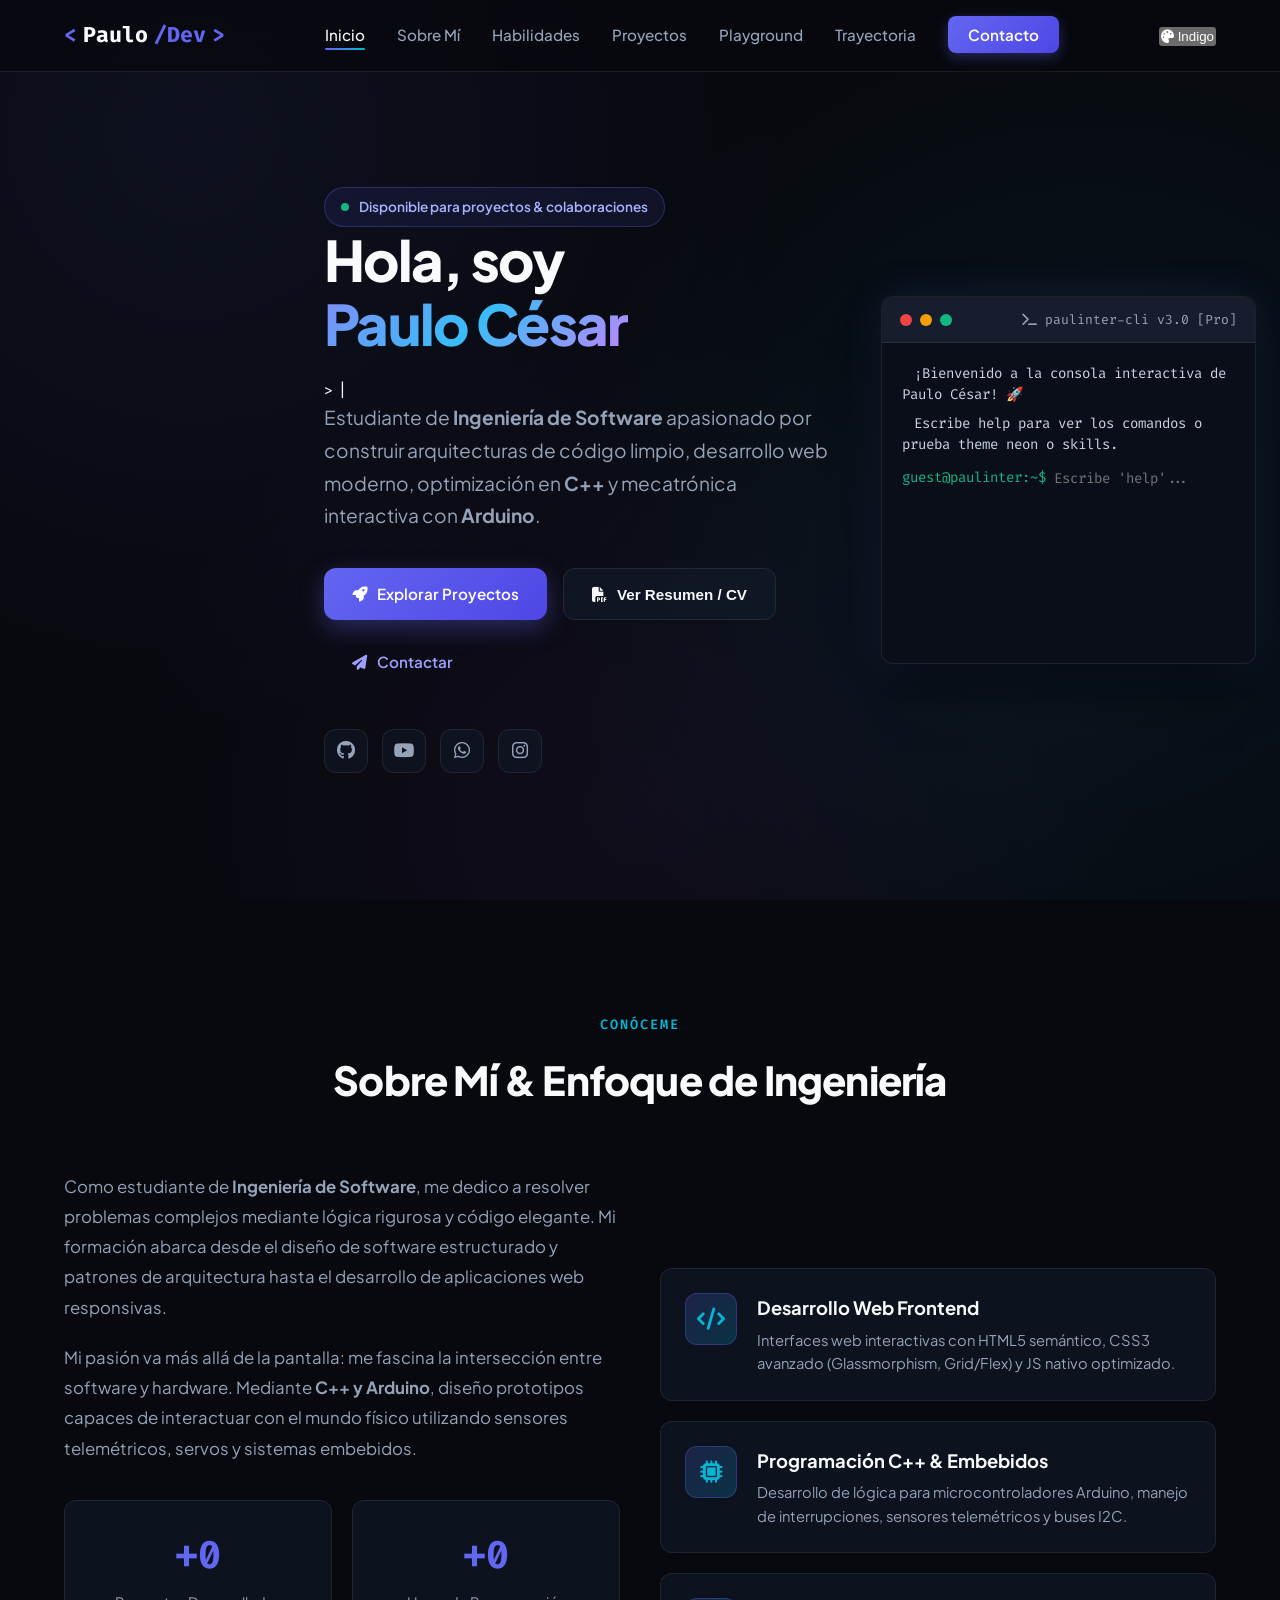
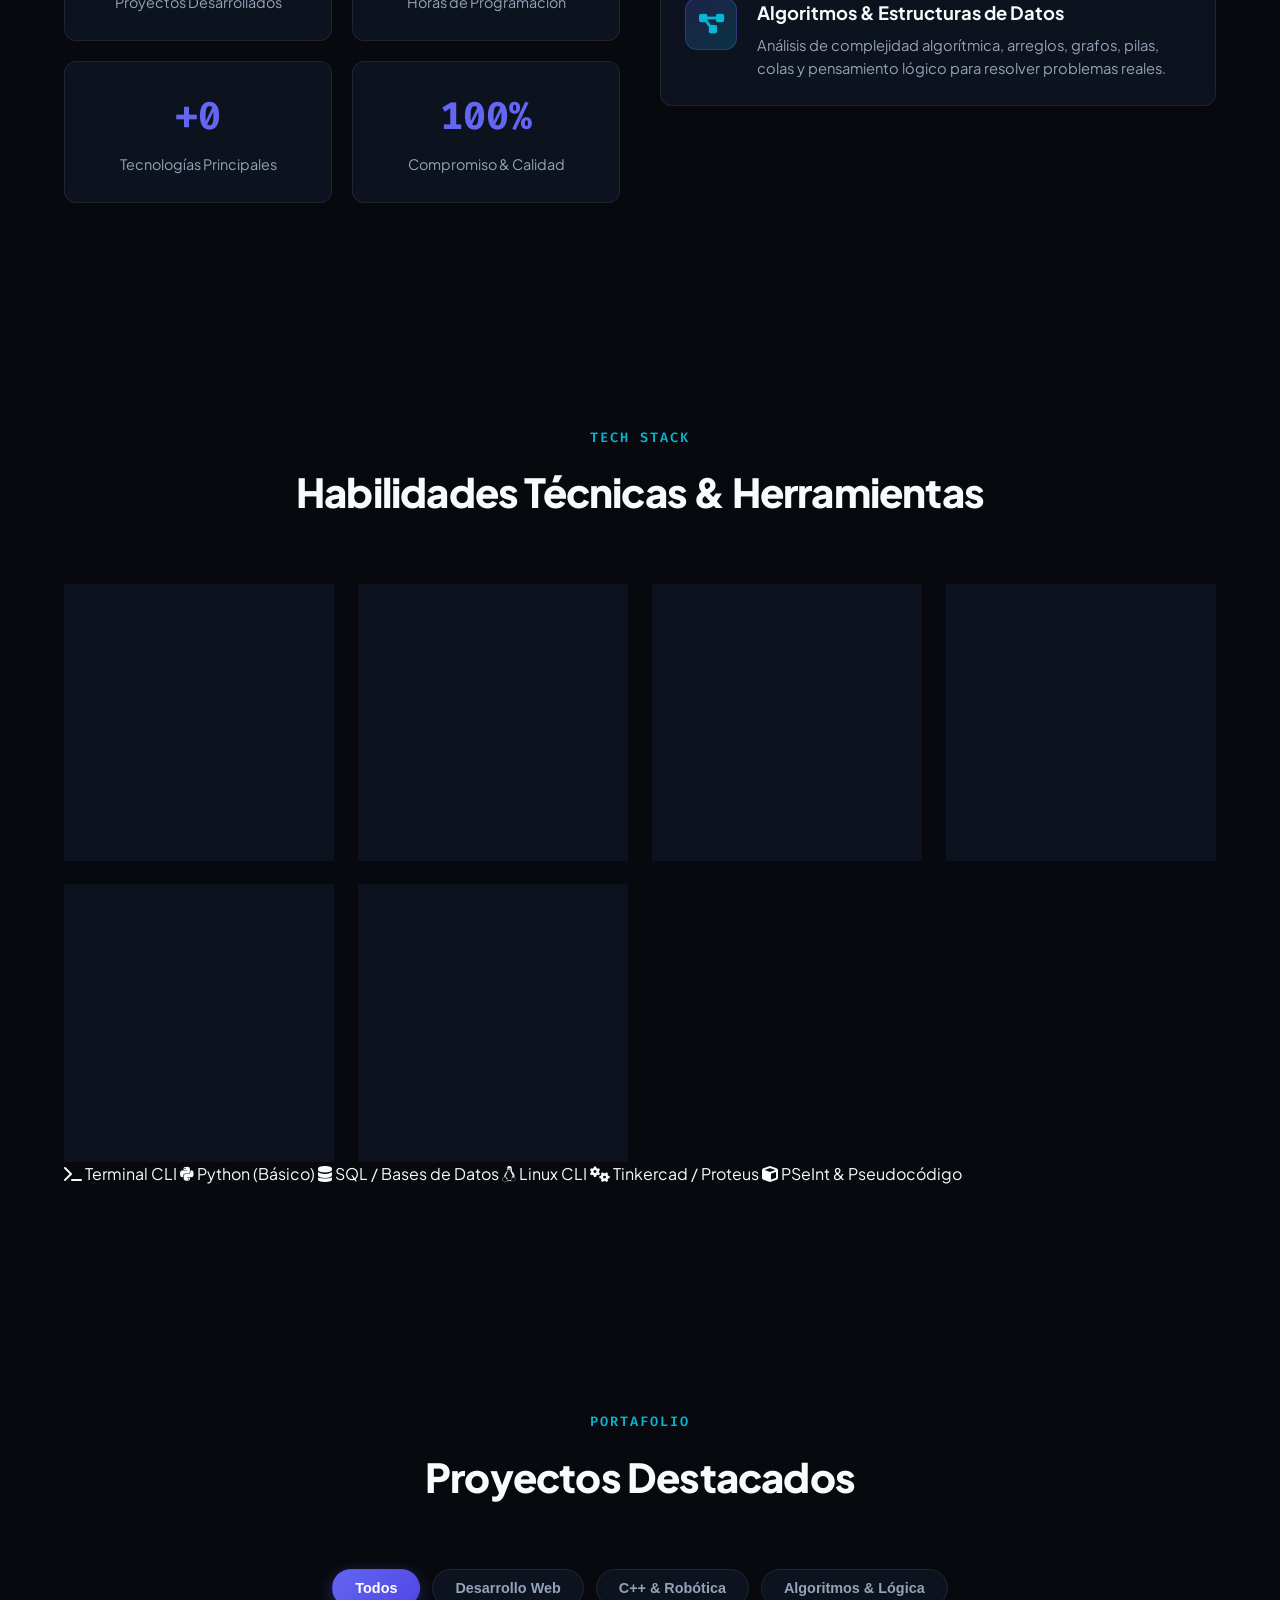
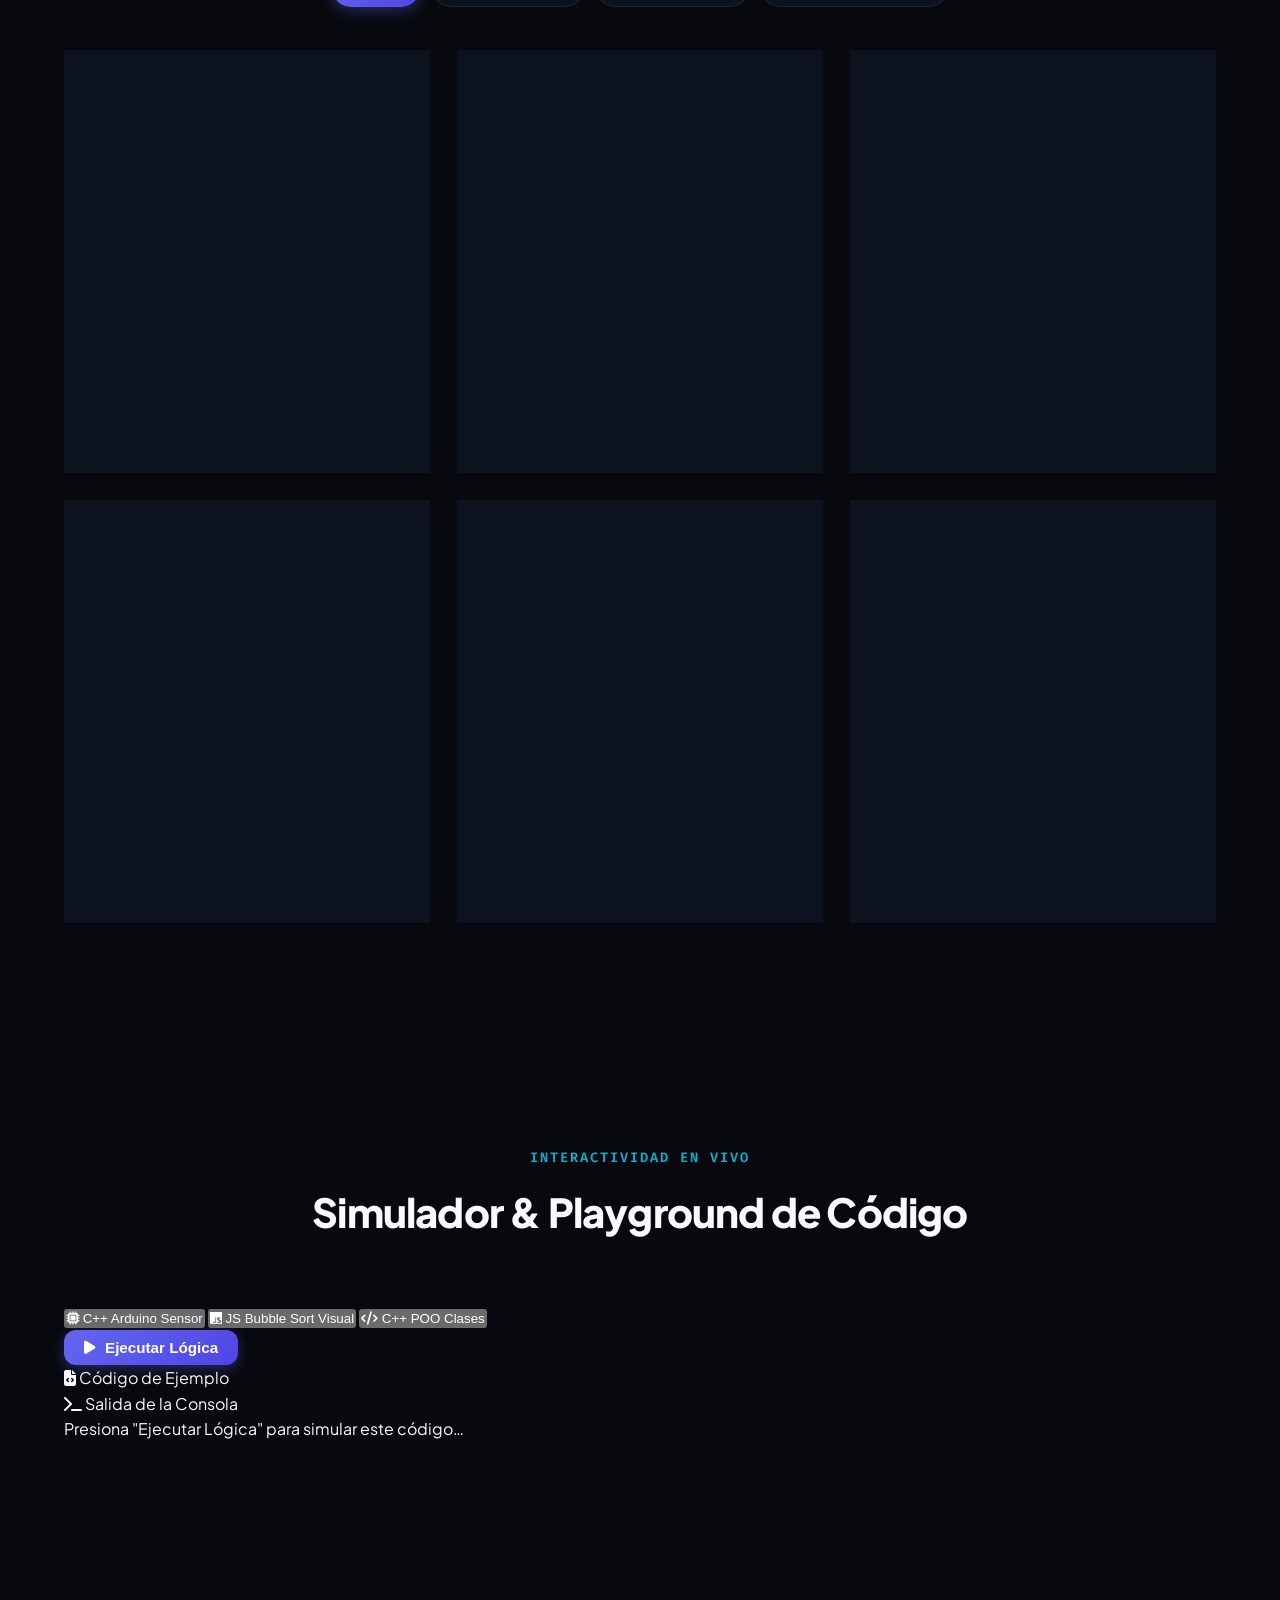
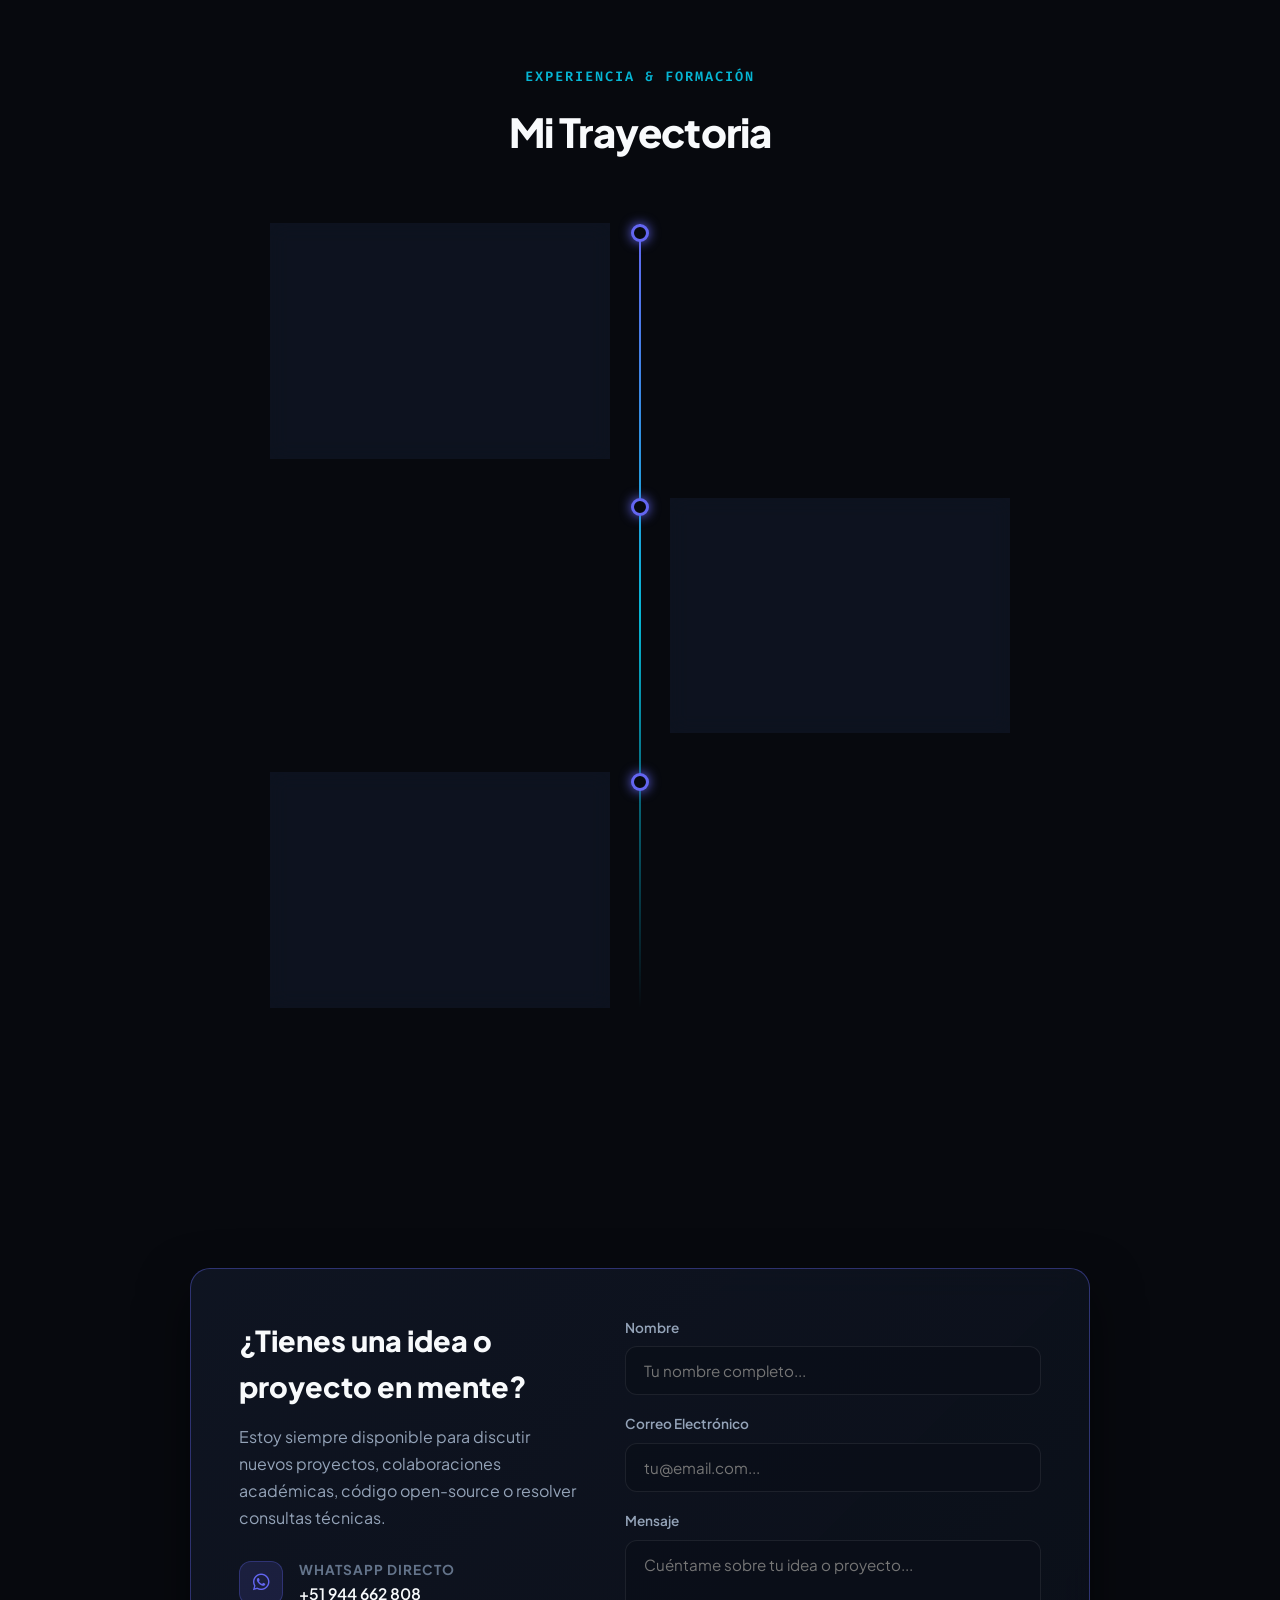
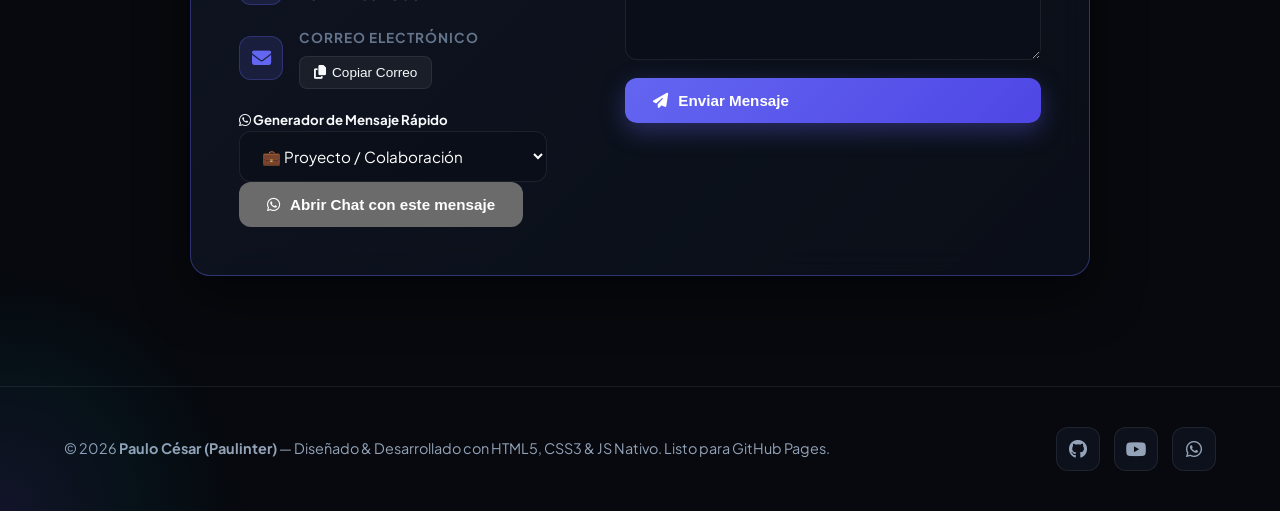
==== commit 0d566bf6: "Add files via upload" ====
--- a/index.html
+++ b/index.html
@@ -1,10 +1,13 @@
 <!DOCTYPE html>
-<html lang="es">
+<html lang="es" data-theme="indigo">
 <head>
     <meta charset="UTF-8">
     <meta name="viewport" content="width=device-width, initial-scale=1.0">
-    <title>Paulo César | Software Engineer & Web Developer</title>
-    <meta name="description" content="Portafolio profesional de Paulo César (Paulinter). Estudiante de Ingeniería de Software especializándose en Desarrollo Web, C++ y Robótica con Arduino." />
+    <title>Paulo César | Software Engineer & Web Developer Portfolio</title>
+    <meta name="description" content="Portafolio profesional interactivo de Paulo César (Paulinter). Estudiante de Ingeniería de Software especializándose en Desarrollo Web Moderno, C++ y Robótica con Arduino." />
+    <meta name="keywords" content="Paulo Cesar, Paulinter, Ingeniería de Software, Desarrollo Web, C++, Arduino, JavaScript, Portafolio, HTML5, CSS3" />
+    <meta name="author" content="Paulo César (Paulinter)" />
+    <meta name="theme-color" content="#070a13" />
 
     <!-- Favicons -->
     <link rel="icon" type="image/png" sizes="512x512" href="favicon-512.png" />
@@ -21,6 +24,32 @@
     <meta property="og:locale" content="es_PE" />
     <meta property="og:site_name" content="Paulinter" />
 
+    <!-- Structured Data JSON-LD -->
+    <script type="application/ld+json">
+    {
+      "@context": "https://schema.org",
+      "@type": "Person",
+      "name": "Paulo César",
+      "alternateName": "Paulinter",
+      "jobTitle": "Estudiante de Ingeniería de Software & Developer",
+      "url": "https://github.com/Paulinter/PAGINA-WEB-BETA",
+      "sameAs": [
+        "https://github.com/Paulinter",
+        "https://youtube.com/@paulinter0909",
+        "https://www.instagram.com/pauloxd0909/",
+        "https://wa.me/51944662808"
+      ],
+      "knowsAbout": [
+        "Software Engineering",
+        "Web Development",
+        "C++",
+        "Arduino & Embedded Systems",
+        "Data Structures & Algorithms",
+        "JavaScript ES6+"
+      ]
+    }
+    </script>
+
     <!-- Google Fonts & Font Awesome -->
     <link rel="preconnect" href="https://fonts.googleapis.com">
     <link rel="preconnect" href="https://fonts.gstatic.com" crossorigin>
@@ -35,7 +64,7 @@
     <!-- Header / Navbar -->
     <header class="navbar">
         <div class="container nav-container">
-            <a href="#" class="logo">
+            <a href="#inicio" class="logo" aria-label="Inicio">
                 <span class="logo-slash">&lt;</span>Paulo<span>/Dev</span><span class="logo-slash">&gt;</span>
             </a>
             <ul class="nav-links" id="nav-links">
@@ -43,33 +72,50 @@
                 <li><a href="#sobre-mi">Sobre Mí</a></li>
                 <li><a href="#habilidades">Habilidades</a></li>
                 <li><a href="#proyectos">Proyectos</a></li>
+                <li><a href="#playground">Playground</a></li>
                 <li><a href="#trayectoria">Trayectoria</a></li>
                 <li><a href="#contacto" class="btn-primary-sm">Contacto</a></li>
             </ul>
-            <button class="menu-toggle" id="menu-toggle" aria-label="Abrir Menú">
-                <i class="fa-solid fa-bars"></i>
-            </button>
+            <div class="nav-actions">
+                <!-- Theme Switcher -->
+                <button class="theme-toggle-btn" id="theme-toggle-btn" title="Cambiar Tema Visual (Indigo, Neon, Matrix, Sunset)">
+                    <i class="fa-solid fa-palette"></i>
+                    <span class="theme-badge" id="theme-name">Indigo</span>
+                </button>
+                <button class="menu-toggle" id="menu-toggle" aria-label="Abrir Menú" aria-expanded="false">
+                    <i class="fa-solid fa-bars"></i>
+                </button>
+            </div>
         </div>
     </header>
 
     <!-- Hero Section -->
     <section id="inicio" class="hero">
+        <!-- Particle Canvas Background -->
+        <canvas id="hero-particles" class="hero-particles-canvas"></canvas>
+
         <div class="container hero-container">
-            <div class="hero-content">
-                <div class="badge-wrapper">
-                    <div class="badge">
-                        <span class="pulse"></span> Disponible para nuevos proyectos & colaboraciones
-                    </div>
+            <div class="reveal visible">
+                <div class="badge">
+                    <span class="pulse"></span> Disponible para proyectos &amp; colaboraciones
                 </div>
                 <h1>Hola, soy <span class="gradient-text">Paulo César</span></h1>
+                <div class="typing-container">
+                    <span class="typing-static">&gt;&nbsp;</span>
+                    <span id="typing-text" class="typing-text" aria-live="polite"></span>
+                    <span class="cursor-blink" aria-hidden="true">|</span>
+                </div>
                 <p class="subtitle">
-                    Estudiante de <strong>Ingeniería de Software</strong> apasionado por el desarrollo web moderno, arquitectura de sistemas en C++ y proyectos interactivos de robótica con Arduino.
+                    Estudiante de <strong>Ingeniería de Software</strong> apasionado por construir arquitecturas de código limpio, desarrollo web moderno, optimización en <strong>C++</strong> y mecatrónica interactiva con <strong>Arduino</strong>.
                 </p>
                 <div class="hero-buttons">
                     <a href="#proyectos" class="btn btn-primary">
                         <i class="fa-solid fa-rocket"></i> Explorar Proyectos
                     </a>
-                    <a href="#contacto" class="btn btn-secondary">
+                    <button class="btn btn-secondary" id="cv-modal-open-btn">
+                        <i class="fa-solid fa-file-pdf"></i> Ver Resumen / CV
+                    </button>
+                    <a href="#contacto" class="btn btn-outline">
                         <i class="fa-solid fa-paper-plane"></i> Contactar
                     </a>
                 </div>
@@ -82,7 +128,7 @@
             </div>
 
             <!-- Terminal CLI Widget -->
-            <div class="terminal-card">
+            <div class="terminal-card reveal visible">
                 <div class="terminal-header">
                     <div class="terminal-controls">
                         <span class="dot red"></span>
@@ -90,19 +136,19 @@
                         <span class="dot green"></span>
                     </div>
                     <div class="terminal-title">
-                        <i class="fa-solid fa-terminal"></i> paulinter-cli v2.0
+                        <i class="fa-solid fa-terminal"></i> paulinter-cli v3.0 [Pro]
                     </div>
                 </div>
                 <div class="terminal-body" id="terminal-body">
                     <div class="terminal-line welcome-msg">
-                        <span class="terminal-output">Bienvenido a la consola interactiva de Paulo César! 🚀</span>
+                        <span class="terminal-output">¡Bienvenido a la consola interactiva de Paulo César! 🚀</span>
                     </div>
                     <div class="terminal-line welcome-msg">
-                        <span class="terminal-output">Escribe <span class="highlight">help</span> para ver los comandos disponibles.</span>
+                        <span class="terminal-output">Escribe <span class="highlight">help</span> para ver los comandos o prueba <span class="highlight">theme neon</span> o <span class="highlight">skills</span>.</span>
                     </div>
                     <div class="terminal-input-row">
                         <span class="terminal-prompt">guest@paulinter:~$</span>
-                        <input type="text" id="terminal-input" class="terminal-input" placeholder="Escribe 'help' y presiona Enter..." autocomplete="off" spellcheck="false">
+                        <input type="text" id="terminal-input" class="terminal-input" placeholder="Escribe 'help'..." autocomplete="off" spellcheck="false" aria-label="Consola de comandos">
                     </div>
                 </div>
             </div>
@@ -112,50 +158,58 @@
     <!-- Sobre Mí -->
     <section id="sobre-mi" class="section">
         <div class="container">
-            <div class="section-header">
+            <div class="section-header reveal">
                 <span class="section-subtitle">Conóceme</span>
-                <h2 class="section-title">Sobre Mí & Enfoque</h2>
+                <h2 class="section-title">Sobre Mí & Enfoque de Ingeniería</h2>
             </div>
             <div class="grid-2">
-                <div class="about-text">
+                <div class="about-text reveal">
                     <p>
-                        Soy un apasionado estudiante de <strong>Ingeniería de Software</strong> enfocado en construir software estructurado, limpio y de alto rendimiento. Mi camino combina la disciplina del pensamiento algorítmico con la creatividad del desarrollo de interfaces web atractivas.
+                        Como estudiante de <strong>Ingeniería de Software</strong>, me dedico a resolver problemas complejos mediante lógica rigurosa y código elegante. Mi formación abarca desde el diseño de software estructurado y patrones de arquitectura hasta el desarrollo de aplicaciones web responsivas.
                     </p>
                     <p>
-                        Además del desarrollo web, me entusiasma la integración entre software y hardware, creando proyectos mecatrónicos con microcontroladores <strong>Arduino</strong> y código optimizado en <strong>C++</strong>.
+                        Mi pasión va más allá de la pantalla: me fascina la intersección entre software y hardware. Mediante <strong>C++ y Arduino</strong>, diseño prototipos capaces de interactuar con el mundo físico utilizando sensores telemétricos, servos y sistemas embebidos.
                     </p>
-                    <div class="stats-grid">
-                        <div class="stat-card">
-                            <h3>+12</h3>
+                    <div class="stats-grid" data-stagger>
+                        <div class="stat-card reveal">
+                            <h3><span class="counter" data-target="15">+0</span></h3>
                             <p>Proyectos Desarrollados</p>
                         </div>
-                        <div class="stat-card">
+                        <div class="stat-card reveal">
+                            <h3><span class="counter" data-target="500">+0</span></h3>
+                            <p>Horas de Programación</p>
+                        </div>
+                        <div class="stat-card reveal">
+                            <h3><span class="counter" data-target="6">+0</span></h3>
+                            <p>Tecnologías Principales</p>
+                        </div>
+                        <div class="stat-card reveal">
                             <h3>100%</h3>
-                            <p>Compromiso y Calidad</p>
-                        </div>
-                    </div>
-                </div>
-
-                <div class="about-highlights">
-                    <div class="highlight-card">
+                            <p>Compromiso & Calidad</p>
+                        </div>
+                    </div>
+                </div>
+
+                <div class="about-highlights" data-stagger>
+                    <div class="highlight-card reveal">
                         <div class="icon-box"><i class="fa-solid fa-code"></i></div>
                         <div class="highlight-info">
                             <h4>Desarrollo Web Frontend</h4>
-                            <p>Construcción de interfaces modernas, accesibles y dinámicas orientadas a la mejor experiencia de usuario.</p>
-                        </div>
-                    </div>
-                    <div class="highlight-card">
+                            <p>Interfaces web interactivas con HTML5 semántico, CSS3 avanzado (Glassmorphism, Grid/Flex) y JS nativo optimizado.</p>
+                        </div>
+                    </div>
+                    <div class="highlight-card reveal">
                         <div class="icon-box"><i class="fa-solid fa-microchip"></i></div>
                         <div class="highlight-info">
-                            <h4>Programación C++ & Robótica</h4>
-                            <p>Desarrollo de lógica para sistemas embebidos, sensores y actuadores con Arduino.</p>
-                        </div>
-                    </div>
-                    <div class="highlight-card">
-                        <div class="icon-box"><i class="fa-solid fa-brain"></i></div>
+                            <h4>Programación C++ & Embebidos</h4>
+                            <p>Desarrollo de lógica para microcontroladores Arduino, manejo de interrupciones, sensores telemétricos y buses I2C.</p>
+                        </div>
+                    </div>
+                    <div class="highlight-card reveal">
+                        <div class="icon-box"><i class="fa-solid fa-diagram-project"></i></div>
                         <div class="highlight-info">
-                            <h4>Pensamiento Algorítmico</h4>
-                            <p>Resolución eficiente de problemas mediante estructuras de datos y análisis de complejidad.</p>
+                            <h4>Algoritmos & Estructuras de Datos</h4>
+                            <p>Análisis de complejidad algorítmica, arreglos, grafos, pilas, colas y pensamiento lógico para resolver problemas reales.</p>
                         </div>
                     </div>
                 </div>
@@ -166,89 +220,99 @@
     <!-- Habilidades -->
     <section id="habilidades" class="section">
         <div class="container">
-            <div class="section-header">
+            <div class="section-header reveal">
                 <span class="section-subtitle">Tech Stack</span>
-                <h2 class="section-title">Mis Habilidades Técnicas</h2>
-            </div>
-
-            <div class="skills-grid">
+                <h2 class="section-title">Habilidades Técnicas & Herramientas</h2>
+            </div>
+
+            <div class="skills-grid" data-stagger>
                 <!-- Skill 1 -->
-                <div class="skill-card">
+                <div class="skill-card reveal">
                     <div class="skill-header">
                         <i class="fa-brands fa-html5 skill-icon html"></i>
                         <span class="skill-level">Avanzado</span>
                     </div>
                     <h3>HTML5 Semántico</h3>
-                    <p>Estructura web semántica, estándares W3C y optimización SEO.</p>
+                    <p>Estructura web semántica, estándares W3C, accesibilidad (a11y) y optimización SEO.</p>
                     <div class="skill-progress-bar">
                         <div class="skill-progress-fill" data-level="95%"></div>
                     </div>
                 </div>
 
                 <!-- Skill 2 -->
-                <div class="skill-card">
+                <div class="skill-card reveal">
                     <div class="skill-header">
                         <i class="fa-brands fa-css3-alt skill-icon css"></i>
                         <span class="skill-level">Avanzado</span>
                     </div>
-                    <h3>CSS3 & Layouts</h3>
-                    <p>Flexbox, Grid Layout, animaciones modernas y diseño responsive.</p>
+                    <h3>CSS3 & Layouts Modernos</h3>
+                    <p>Flexbox, CSS Grid, Glassmorphism, animaciones CSS y diseño 100% responsive.</p>
                     <div class="skill-progress-bar">
-                        <div class="skill-progress-fill" data-level="90%"></div>
+                        <div class="skill-progress-fill" data-level="92%"></div>
                     </div>
                 </div>
 
                 <!-- Skill 3 -->
-                <div class="skill-card">
+                <div class="skill-card reveal">
                     <div class="skill-header">
                         <i class="fa-brands fa-js skill-icon js"></i>
-                        <span class="skill-level">Intermedio - Avanzado</span>
-                    </div>
-                    <h3>JavaScript (ES6+)</h3>
-                    <p>Manipulación DOM, async/await, interacciones y consumo de APIs.</p>
+                        <span class="skill-level">Avanzado</span>
+                    </div>
+                    <h3>JavaScript ES6+</h3>
+                    <p>DOM manipulation, async/await, Fetch API, módulos y lógica de estado cliente.</p>
                     <div class="skill-progress-bar">
-                        <div class="skill-progress-fill" data-level="85%"></div>
+                        <div class="skill-progress-fill" data-level="88%"></div>
                     </div>
                 </div>
 
                 <!-- Skill 4 -->
-                <div class="skill-card">
+                <div class="skill-card reveal">
                     <div class="skill-header">
                         <i class="fa-solid fa-code skill-icon cpp"></i>
-                        <span class="skill-level">Intermedio</span>
-                    </div>
-                    <h3>C++ & Algoritmos</h3>
-                    <p>Programación orientada a objetos, punteros y estructuras lógicas.</p>
+                        <span class="skill-level">Intermedio - Avanzado</span>
+                    </div>
+                    <h3>C++ & POO</h3>
+                    <p>Programación orientada a objetos, punteros, gestión de memoria y estructuras de datos.</p>
                     <div class="skill-progress-bar">
-                        <div class="skill-progress-fill" data-level="80%"></div>
+                        <div class="skill-progress-fill" data-level="82%"></div>
                     </div>
                 </div>
 
                 <!-- Skill 5 -->
-                <div class="skill-card">
+                <div class="skill-card reveal">
                     <div class="skill-header">
                         <i class="fa-solid fa-microchip skill-icon arduino"></i>
                         <span class="skill-level">Intermedio</span>
                     </div>
-                    <h3>Arduino & Embebidos</h3>
-                    <p>Integración de sensores, servos, pantallas LCD y automatización.</p>
+                    <h3>Arduino & Sistemas Embebidos</h3>
+                    <p>Integración de sensores ultrasónicos/DHT11, pantallas LCD I2C, servos y circuitos.</p>
                     <div class="skill-progress-bar">
                         <div class="skill-progress-fill" data-level="85%"></div>
                     </div>
                 </div>
 
                 <!-- Skill 6 -->
-                <div class="skill-card">
+                <div class="skill-card reveal">
                     <div class="skill-header">
-                        <i class="fa-brands fa-github skill-icon git"></i>
+                        <i class="fa-brands fa-git-alt skill-icon git"></i>
                         <span class="skill-level">Avanzado</span>
                     </div>
                     <h3>Git & GitHub Pages</h3>
-                    <p>Control de versiones, ramas, despliegue continuo y trabajo colaborativo.</p>
+                    <p>Control de versiones, flujo de trabajo por ramas, commits limpios y CI/CD en Pages.</p>
                     <div class="skill-progress-bar">
                         <div class="skill-progress-fill" data-level="90%"></div>
                     </div>
                 </div>
+            </div>
+
+            <!-- Tech Badges -->
+            <div class="tech-badges-wrapper reveal" data-stagger>
+                <span class="badge-tag"><i class="fa-solid fa-terminal"></i> Terminal CLI</span>
+                <span class="badge-tag"><i class="fa-brands fa-python"></i> Python (Básico)</span>
+                <span class="badge-tag"><i class="fa-solid fa-database"></i> SQL / Bases de Datos</span>
+                <span class="badge-tag"><i class="fa-brands fa-linux"></i> Linux CLI</span>
+                <span class="badge-tag"><i class="fa-solid fa-gears"></i> Tinkercad / Proteus</span>
+                <span class="badge-tag"><i class="fa-solid fa-cube"></i> PSeInt & Pseudocódigo</span>
             </div>
         </div>
     </section>
@@ -256,36 +320,36 @@
     <!-- Proyectos -->
     <section id="proyectos" class="section">
         <div class="container">
-            <div class="section-header">
+            <div class="section-header reveal">
                 <span class="section-subtitle">Portafolio</span>
                 <h2 class="section-title">Proyectos Destacados</h2>
             </div>
 
             <!-- Project Filters -->
-            <div class="project-filters">
+            <div class="project-filters reveal" role="group" aria-label="Filtrar proyectos">
                 <button class="filter-btn active" data-filter="all">Todos</button>
                 <button class="filter-btn" data-filter="web">Desarrollo Web</button>
                 <button class="filter-btn" data-filter="hardware">C++ & Robótica</button>
-                <button class="filter-btn" data-filter="logic">Algoritmos</button>
-            </div>
-
-            <div class="projects-grid">
+                <button class="filter-btn" data-filter="logic">Algoritmos & Lógica</button>
+            </div>
+
+            <div class="projects-grid" data-stagger>
                 <!-- Project 1 -->
-                <div class="project-card" data-id="github-page-test" data-category="web">
+                <div class="project-card reveal" data-id="github-page-test" data-category="web">
                     <div>
                         <div class="project-card-top">
-                            <i class="fa-solid fa-folder-open folder-icon"></i>
+                            <i class="fa-solid fa-folder-open folder-icon" aria-hidden="true"></i>
                             <div class="project-links">
-                                <a href="https://github.com/Paulinter/PAGINA-WEB-BETA" target="_blank" aria-label="GitHub Repository"><i class="fa-brands fa-github"></i></a>
-                            </div>
-                        </div>
-                        <h3>Portafolio Web (PAGINA-WEB-BETA)</h3>
-                        <p>Plataforma web personal moderna con diseño Cyberpunk Glassmorphic, terminal interactiva en vivo y optimización para GitHub Pages.</p>
+                                <a href="https://github.com/Paulinter/PAGINA-WEB-BETA" target="_blank" aria-label="GitHub Repository" title="Ver en GitHub"><i class="fa-brands fa-github"></i></a>
+                            </div>
+                        </div>
+                        <h3>Portafolio Web Profesional</h3>
+                        <p>Plataforma web personal ulta interactiva con estética Glassmorphic, selector de temas en vivo, partículas interactivas y terminal CLI.</p>
                         <div class="project-tags">
                             <span>HTML5</span>
                             <span>CSS3 Glassmorphism</span>
                             <span>JavaScript ES6+</span>
-                            <span>CLI Engine</span>
+                            <span>Canvas</span>
                         </div>
                     </div>
                     <button class="project-details-btn">
@@ -294,20 +358,20 @@
                 </div>
 
                 <!-- Project 2 -->
-                <div class="project-card" data-id="arduino-control" data-category="hardware">
+                <div class="project-card reveal" data-id="arduino-control" data-category="hardware">
                     <div>
                         <div class="project-card-top">
-                            <i class="fa-solid fa-microchip folder-icon"></i>
+                            <i class="fa-solid fa-microchip folder-icon" aria-hidden="true"></i>
                             <div class="project-links">
-                                <a href="https://github.com/Paulinter" target="_blank" aria-label="GitHub Repository"><i class="fa-brands fa-github"></i></a>
-                            </div>
-                        </div>
-                        <h3>Control de Sistema con Arduino</h3>
-                        <p>Sistema mecatrónico interactivo en C++ para lectura telemétrica de sensores de ultrasonido y temperatura con actuadores servo.</p>
+                                <a href="https://github.com/Paulinter" target="_blank" aria-label="GitHub Repository" title="Ver en GitHub"><i class="fa-brands fa-github"></i></a>
+                            </div>
+                        </div>
+                        <h3>Control de Sistema con Arduino & C++</h3>
+                        <p>Sistema mecatrónico interactivo desarrollado en C++ para lectura telemétrica de sensores de ultrasonido y temperatura con actuadores servo.</p>
                         <div class="project-tags">
                             <span>C++</span>
                             <span>Arduino UNO</span>
-                            <span>Sensores & LCD</span>
+                            <span>Sensores & LCD I2C</span>
                         </div>
                     </div>
                     <button class="project-details-btn">
@@ -316,25 +380,125 @@
                 </div>
 
                 <!-- Project 3 -->
-                <div class="project-card" data-id="algoritmo-simulador" data-category="logic">
+                <div class="project-card reveal" data-id="algoritmo-simulador" data-category="logic">
                     <div>
                         <div class="project-card-top">
-                            <i class="fa-solid fa-diagram-project folder-icon"></i>
+                            <i class="fa-solid fa-diagram-project folder-icon" aria-hidden="true"></i>
                             <div class="project-links">
-                                <a href="https://github.com/Paulinter" target="_blank" aria-label="GitHub Repository"><i class="fa-brands fa-github"></i></a>
-                            </div>
-                        </div>
-                        <h3>Simulador Algorítmico</h3>
-                        <p>Módulo de simulación lógica paso a paso para la resolución de estructuras condicionales y algoritmos de ordenamiento.</p>
+                                <a href="https://github.com/Paulinter" target="_blank" aria-label="GitHub Repository" title="Ver en GitHub"><i class="fa-brands fa-github"></i></a>
+                            </div>
+                        </div>
+                        <h3>Simulador Algorítmico & Estructuras</h3>
+                        <p>Módulo de simulación lógica paso a paso para la resolución de estructuras condicionales, arreglos y algoritmos de ordenamiento.</p>
                         <div class="project-tags">
                             <span>Pseudocódigo</span>
                             <span>PSeInt</span>
-                            <span>Lógica Algorítmica</span>
+                            <span>C++ Lógico</span>
                         </div>
                     </div>
                     <button class="project-details-btn">
                         Ver Detalles <i class="fa-solid fa-arrow-right"></i>
                     </button>
+                </div>
+
+                <!-- Project 4 -->
+                <div class="project-card reveal" data-id="smart-home-dashboard" data-category="web hardware">
+                    <div>
+                        <div class="project-card-top">
+                            <i class="fa-solid fa-house-signal folder-icon" aria-hidden="true"></i>
+                            <div class="project-links">
+                                <a href="https://github.com/Paulinter" target="_blank" aria-label="GitHub Repository" title="Ver en GitHub"><i class="fa-brands fa-github"></i></a>
+                            </div>
+                        </div>
+                        <h3>Smart Home IoT Dashboard</h3>
+                        <p>Prototipo de panel de control web para monitorear estados de sensores telemétricos, conmutadores digitales y telemetría en tiempo real.</p>
+                        <div class="project-tags">
+                            <span>JavaScript</span>
+                            <span>IoT Integration</span>
+                            <span>CSS Grid</span>
+                        </div>
+                    </div>
+                    <button class="project-details-btn">
+                        Ver Detalles <i class="fa-solid fa-arrow-right"></i>
+                    </button>
+                </div>
+
+                <!-- Project 5 -->
+                <div class="project-card reveal" data-id="motor-logico-cpp" data-category="logic">
+                    <div>
+                        <div class="project-card-top">
+                            <i class="fa-solid fa-network-wired folder-icon" aria-hidden="true"></i>
+                            <div class="project-links">
+                                <a href="https://github.com/Paulinter" target="_blank" aria-label="GitHub Repository" title="Ver en GitHub"><i class="fa-brands fa-github"></i></a>
+                            </div>
+                        </div>
+                        <h3>Motor Lógico en C++ (Buscador de Rutas)</h3>
+                        <p>Implementación en C++ puro utilizando estructuras de grafos y algoritmos de búsqueda para resolver rutas óptimas en mapas modulares.</p>
+                        <div class="project-tags">
+                            <span>C++ POO</span>
+                            <span>Grafos</span>
+                            <span>Algoritmos Búsqueda</span>
+                        </div>
+                    </div>
+                    <button class="project-details-btn">
+                        Ver Detalles <i class="fa-solid fa-arrow-right"></i>
+                    </button>
+                </div>
+
+                <!-- Project 6 -->
+                <div class="project-card reveal" data-id="bot-automation" data-category="web logic">
+                    <div>
+                        <div class="project-card-top">
+                            <i class="fa-solid fa-robot folder-icon" aria-hidden="true"></i>
+                            <div class="project-links">
+                                <a href="https://github.com/Paulinter" target="_blank" aria-label="GitHub Repository" title="Ver en GitHub"><i class="fa-brands fa-github"></i></a>
+                            </div>
+                        </div>
+                        <h3>Scripts de Automatización & CLI Tools</h3>
+                        <p>Colección de herramientas en línea de comandos para automatizar tareas repetitivas, parseo de datos y validaciones de código.</p>
+                        <div class="project-tags">
+                            <span>JavaScript CLI</span>
+                            <span>Node.js</span>
+                            <span>Automation</span>
+                        </div>
+                    </div>
+                    <button class="project-details-btn">
+                        Ver Detalles <i class="fa-solid fa-arrow-right"></i>
+                    </button>
+                </div>
+            </div>
+        </div>
+    </section>
+
+    <!-- Code Playground -->
+    <section id="playground" class="section">
+        <div class="container">
+            <div class="section-header reveal">
+                <span class="section-subtitle">Interactividad en Vivo</span>
+                <h2 class="section-title">Simulador & Playground de Código</h2>
+            </div>
+
+            <div class="playground-card reveal">
+                <div class="playground-header">
+                    <div class="playground-tabs">
+                        <button class="pg-tab active" data-snippet="cpp-sensor"><i class="fa-solid fa-microchip"></i> C++ Arduino Sensor</button>
+                        <button class="pg-tab" data-snippet="js-sort"><i class="fa-brands fa-js"></i> JS Bubble Sort Visual</button>
+                        <button class="pg-tab" data-snippet="cpp-poo"><i class="fa-solid fa-code"></i> C++ POO Clases</button>
+                    </div>
+                    <button id="run-code-btn" class="btn btn-primary-sm">
+                        <i class="fa-solid fa-play"></i> Ejecutar Lógica
+                    </button>
+                </div>
+
+                <div class="playground-body">
+                    <div class="code-editor-wrapper">
+                        <div class="editor-title"><i class="fa-solid fa-file-code"></i> Código de Ejemplo</div>
+                        <code id="code-display" class="code-display" aria-label="Código del ejemplo"></code>
+                    </div>
+                    <div class="code-output-wrapper">
+                        <div class="editor-title"><i class="fa-solid fa-terminal"></i> Salida de la Consola</div>
+                        <div id="code-output" class="code-output">Presiona "Ejecutar Lógica" para simular este código…</div>
+                    </div>
                 </div>
             </div>
         </div>
@@ -343,36 +507,36 @@
     <!-- Trayectoria -->
     <section id="trayectoria" class="section">
         <div class="container">
-            <div class="section-header">
-                <span class="section-subtitle">Experiencia & Educación</span>
+            <div class="section-header reveal">
+                <span class="section-subtitle">Experiencia & Formación</span>
                 <h2 class="section-title">Mi Trayectoria</h2>
             </div>
 
             <div class="timeline">
-                <div class="timeline-item">
-                    <div class="timeline-dot"></div>
+                <div class="timeline-item reveal">
+                    <div class="timeline-dot" aria-hidden="true"></div>
                     <div class="timeline-content">
                         <span class="timeline-date">2024 - Presente</span>
                         <h4>Estudios en Ingeniería de Software</h4>
-                        <p>Formación académica orientada a algoritmos, arquitectura de software, bases de datos y desarrollo de sistemas.</p>
-                    </div>
-                </div>
-
-                <div class="timeline-item">
-                    <div class="timeline-dot"></div>
+                        <p>Formación académica intensiva en algoritmos, arquitectura de software, bases de datos relacionales, patrones de diseño y desarrollo orientado a objetos.</p>
+                    </div>
+                </div>
+
+                <div class="timeline-item reveal">
+                    <div class="timeline-dot" aria-hidden="true"></div>
                     <div class="timeline-content">
                         <span class="timeline-date">2025</span>
-                        <h4>Proyectos Robóticos con Arduino & C++</h4>
-                        <p>Construcción e integración de prototipos interactivos con sensores telemétricos y automatización.</p>
-                    </div>
-                </div>
-
-                <div class="timeline-item">
-                    <div class="timeline-dot"></div>
+                        <h4>Proyectos de Mecatrónica con Arduino & C++</h4>
+                        <p>Construcción e integración de prototipos interactivos con sensores telemétricos, actuadores, motores y pantallas I2C programadas en C++.</p>
+                    </div>
+                </div>
+
+                <div class="timeline-item reveal">
+                    <div class="timeline-dot" aria-hidden="true"></div>
                     <div class="timeline-content">
                         <span class="timeline-date">2026</span>
-                        <h4>Despliegue de Portafolio en GitHub Pages</h4>
-                        <p>Creación de la versión BETA optimizada del sitio web personal lista para producción y libre de dependencias.</p>
+                        <h4>Portafolio Pro & Despliegue en GitHub Pages</h4>
+                        <p>Lanzamiento de la plataforma web personal en vivo, totalmente optimizada, responsive, con simulador interactivo y cero dependencias.</p>
                     </div>
                 </div>
             </div>
@@ -382,11 +546,11 @@
     <!-- Contacto -->
     <section id="contacto" class="section">
         <div class="container">
-            <div class="contact-container">
+            <div class="contact-container reveal">
                 <div class="contact-grid">
                     <div class="contact-info">
                         <h3>¿Tienes una idea o proyecto en mente?</h3>
-                        <p>Estoy siempre abierto a escuchar nuevas propuestas de proyectos, colaborar en código open-source o responder consultas técnicas.</p>
+                        <p>Estoy siempre disponible para discutir nuevos proyectos, colaboraciones académicas, código open-source o resolver consultas técnicas.</p>
 
                         <div class="contact-item">
                             <div class="contact-icon"><i class="fa-brands fa-whatsapp"></i></div>
@@ -405,13 +569,26 @@
                                 </button>
                             </div>
                         </div>
+
+                        <!-- WhatsApp Fast Message Builder -->
+                        <div class="wa-builder">
+                            <h5><i class="fa-brands fa-whatsapp"></i> Generador de Mensaje Rápido</h5>
+                            <select id="wa-topic-select" class="form-control" aria-label="Tema del mensaje">
+                                <option value="Hola Paulo, vi tu portafolio y me gustaría proponerte una oportunidad de proyecto.">💼 Proyecto / Colaboración</option>
+                                <option value="Hola Paulo, me interesa tu trabajo en C++ y Arduino, me gustaría hacerte una consulta.">🤖 Consulta sobre Robótica / C++</option>
+                                <option value="Hola Paulo, vi tu portafolio web y quisiera saber más de tu trayectoria.">💬 Charla Profesional / Networking</option>
+                            </select>
+                            <button id="send-wa-btn" class="btn btn-secondary-sm">
+                                <i class="fa-brands fa-whatsapp"></i> Abrir Chat con este mensaje
+                            </button>
+                        </div>
                     </div>
 
                     <!-- Formulario de Contacto -->
-                    <form class="contact-form" id="contact-form">
+                    <form class="contact-form" id="contact-form" novalidate>
                         <div class="form-group">
                             <label for="name">Nombre</label>
-                            <input type="text" id="name" class="form-control" placeholder="Tu nombre..." required>
+                            <input type="text" id="name" class="form-control" placeholder="Tu nombre completo..." required>
                         </div>
                         <div class="form-group">
                             <label for="email">Correo Electrónico</label>
@@ -419,7 +596,7 @@
                         </div>
                         <div class="form-group">
                             <label for="message">Mensaje</label>
-                            <textarea id="message" class="form-control" placeholder="Cuéntame sobre tu proyecto..." required></textarea>
+                            <textarea id="message" class="form-control" placeholder="Cuéntame sobre tu idea o proyecto..." required></textarea>
                         </div>
                         <button type="submit" class="btn btn-primary">
                             <i class="fa-solid fa-paper-plane"></i> Enviar Mensaje
@@ -434,17 +611,18 @@
     <footer>
         <div class="container footer-content">
             <div class="footer-text">
-                <p>&copy; 2026 Paulo César (Paulinter) — Diseñado & Desarrollado con HTML5, CSS3 y JS Nativo. Listo para GitHub Pages.</p>
+                <p>&copy; 2026 <strong>Paulo César (Paulinter)</strong> — Diseñado &amp; Desarrollado con HTML5, CSS3 &amp; JS Nativo. Listo para GitHub Pages.</p>
             </div>
             <div class="social-links">
                 <a href="https://github.com/Paulinter" target="_blank" aria-label="GitHub"><i class="fa-brands fa-github"></i></a>
                 <a href="https://youtube.com/@paulinter0909" target="_blank" aria-label="YouTube"><i class="fa-brands fa-youtube"></i></a>
+                <a href="https://wa.me/51944662808" target="_blank" aria-label="WhatsApp"><i class="fa-brands fa-whatsapp"></i></a>
             </div>
         </div>
     </footer>
 
     <!-- Project Details Modal -->
-    <div class="modal-overlay" id="project-modal">
+    <div class="modal-overlay" id="project-modal" role="dialog" aria-modal="true" aria-labelledby="modal-title">
         <div class="modal-content">
             <button class="modal-close" id="modal-close" aria-label="Cerrar Modal">
                 <i class="fa-solid fa-xmark"></i>
@@ -459,17 +637,53 @@
                 </ul>
             </div>
             <div class="modal-footer">
-                <a href="#" id="modal-github-link" target="_blank" class="btn btn-primary">
+                <a href="#" id="modal-github-link" target="_blank" class="btn btn-primary" rel="noopener">
                     <i class="fa-brands fa-github"></i> Ver Código en GitHub
                 </a>
             </div>
         </div>
     </div>
 
+    <!-- CV Overview Modal -->
+    <div class="modal-overlay" id="cv-modal" role="dialog" aria-modal="true">
+        <div class="modal-content">
+            <button class="modal-close" id="cv-modal-close" aria-label="Cerrar Modal">
+                <i class="fa-solid fa-xmark"></i>
+            </button>
+            <div class="modal-header">
+                <h3><i class="fa-solid fa-id-card"></i> Resumen Profesional — Paulo César</h3>
+            </div>
+            <div class="modal-body cv-body">
+                <div class="cv-section">
+                    <h4><i class="fa-solid fa-graduation-cap"></i> Educación</h4>
+                    <p><strong>Ingeniería de Software</strong> — En Cursado</p>
+                    <p class="cv-sub">Especialización en lógica algorítmica, C++, desarrollo web moderno y robótica.</p>
+                </div>
+                <div class="cv-section">
+                    <h4><i class="fa-solid fa-laptop-code"></i> Competencias Principales</h4>
+                    <ul class="cv-list">
+                        <li><strong>Frontend:</strong> HTML5 Semántico, CSS3 (Flexbox/Grid/Glassmorphism), JS ES6+.</li>
+                        <li><strong>Software/Lógica:</strong> C++ OO, Arduino, PSeInt, Estructuras de Datos, Algoritmos.</li>
+                        <li><strong>Herramientas:</strong> Git, GitHub Pages, Linux CLI, Tinkercad, Proteus, Visual Studio Code.</li>
+                    </ul>
+                </div>
+                <div class="cv-section">
+                    <h4><i class="fa-solid fa-bullseye"></i> Idiomas</h4>
+                    <p>Español (Nativo) | Inglés (Técnico / Lectura de Documentación)</p>
+                </div>
+            </div>
+            <div class="modal-footer">
+                <a href="https://github.com/Paulinter" target="_blank" class="btn btn-primary" rel="noopener">
+                    <i class="fa-brands fa-github"></i> Ir al Perfil de GitHub
+                </a>
+            </div>
+        </div>
+    </div>
+
     <!-- Toast Notifications Container -->
-    <div class="toast-container" id="toast-container"></div>
-
-    <!-- Back to Top Button -->
+    <div class="toast-container" id="toast-container" aria-live="polite"></div>
+
+    <!-- Back to Top -->
     <button class="back-to-top" id="back-to-top" aria-label="Volver arriba">
         <i class="fa-solid fa-arrow-up"></i>
     </button>
@@ -477,4 +691,4 @@
     <!-- JavaScript -->
     <script src="js/main.js"></script>
 </body>
-</html>
+</html>
--- a/css/style.css
+++ b/css/style.css
@@ -1,19 +1,55 @@
-/* CSS Personalizado - Estilo Profesional Oscuro y Moderno */
+/* ==========================================================================
+   PORTAFOLIO WEB MEJORADO - PAULO CÉSAR (PAULINTER)
+   Estilo: Cyberpunk / Modern Dark Glassmorphism
+   ========================================================================== */
+
+/* --------------------------------------------------------------------------
+   1. VARIABLES & DESIGN TOKENS
+   -------------------------------------------------------------------------- */
 :root {
+    --bg-dark: #07090e;
     --bg-main: #0b0f19;
-    --bg-card: #111827;
-    --bg-alt: #161e2e;
+    --bg-card: rgba(17, 24, 39, 0.7);
+    --bg-card-hover: rgba(31, 41, 55, 0.85);
+    --bg-alt: #111827;
+    --glass-border: rgba(255, 255, 255, 0.08);
+    --glass-border-glow: rgba(99, 102, 241, 0.4);
+    
     --primary: #6366f1;
     --primary-hover: #4f46e5;
+    --primary-glow: rgba(99, 102, 241, 0.35);
+    
     --accent: #06b6d4;
-    --text-main: #f3f4f6;
-    --text-muted: #9ca3af;
-    --border-color: #1f2937;
-    --font-sans: 'Plus Jakarta Sans', -apple-system, BlinkMacSystemFont, sans-serif;
+    --accent-glow: rgba(6, 182, 212, 0.35);
+    
+    --violet: #a855f7;
+    --emerald: #10b981;
+    --amber: #f59e0b;
+    --rose: #f43f5e;
+
+    --text-main: #f8fafc;
+    --text-muted: #94a3b8;
+    --text-dim: #64748b;
+    
+    --border-color: rgba(255, 255, 255, 0.1);
+
+    --font-sans: 'Plus Jakarta Sans', -apple-system, BlinkMacSystemFont, 'Segoe UI', Roboto, sans-serif;
     --font-mono: 'Fira Code', monospace;
-}
-
-* {
+
+    --transition-fast: 0.2s cubic-bezier(0.4, 0, 0.2, 1);
+    --transition-normal: 0.3s cubic-bezier(0.4, 0, 0.2, 1);
+    --transition-slow: 0.5s cubic-bezier(0.4, 0, 0.2, 1);
+    
+    --radius-sm: 8px;
+    --radius-md: 12px;
+    --radius-lg: 20px;
+    --radius-full: 9999px;
+}
+
+/* --------------------------------------------------------------------------
+   2. RESET & BASE STYLES
+   -------------------------------------------------------------------------- */
+*, *::before, *::after {
     margin: 0;
     padding: 0;
     box-sizing: border-box;
@@ -21,33 +57,125 @@
 
 html {
     scroll-behavior: smooth;
+    color-scheme: dark;
 }
 
 body {
     font-family: var(--font-sans);
-    background-color: var(--bg-main);
+    background-color: var(--bg-dark);
     color: var(--text-main);
     line-height: 1.6;
     overflow-x: hidden;
+    position: relative;
+    background-image: 
+        radial-gradient(circle at 15% 15%, rgba(99, 102, 241, 0.08) 0%, transparent 45%),
+        radial-gradient(circle at 85% 60%, rgba(6, 182, 212, 0.08) 0%, transparent 45%),
+        radial-gradient(circle at 50% 90%, rgba(168, 85, 247, 0.06) 0%, transparent 50%);
+    background-attachment: fixed;
+}
+
+/* Ambient Cursor Glow Effect */
+.cursor-glow {
+    position: fixed;
+    width: 500px;
+    height: 500px;
+    background: radial-gradient(circle, rgba(99, 102, 241, 0.12) 0%, rgba(6, 182, 212, 0.05) 40%, transparent 70%);
+    border-radius: 50%;
+    pointer-events: none;
+    z-index: 0;
+    transform: translate(-50%, -50%);
+    transition: width 0.3s, height 0.3s, opacity 0.3s;
+}
+
+/* Selection */
+::selection {
+    background-color: rgba(99, 102, 241, 0.4);
+    color: #ffffff;
+}
+
+/* Custom Scrollbar */
+::-webkit-scrollbar {
+    width: 8px;
+}
+::-webkit-scrollbar-track {
+    background: var(--bg-dark);
+}
+::-webkit-scrollbar-thumb {
+    background: #1e293b;
+    border-radius: var(--radius-full);
+    border: 2px solid var(--bg-dark);
+}
+::-webkit-scrollbar-thumb:hover {
+    background: var(--primary);
 }
 
 .container {
-    max-width: 1100px;
+    max-width: 1200px;
     margin: 0 auto;
-    padding: 0 20px;
-}
-
-/* Header Navbar */
+    padding: 0 24px;
+}
+
+/* --------------------------------------------------------------------------
+   3. TYPOGRAPHY & UTILITIES
+   -------------------------------------------------------------------------- */
+.gradient-text {
+    background: linear-gradient(135deg, #818cf8 0%, #38bdf8 50%, #c084fc 100%);
+    -webkit-background-clip: text;
+    -webkit-text-fill-color: transparent;
+    display: inline-block;
+}
+
+.section {
+    padding: 110px 0;
+    position: relative;
+    z-index: 1;
+}
+
+.section-header {
+    text-align: center;
+    max-width: 700px;
+    margin: 0 auto 60px auto;
+}
+
+.section-subtitle {
+    display: inline-block;
+    font-family: var(--font-mono);
+    font-size: 0.85rem;
+    color: var(--accent);
+    text-transform: uppercase;
+    letter-spacing: 2px;
+    margin-bottom: 12px;
+    font-weight: 600;
+}
+
+.section-title {
+    font-size: 2.5rem;
+    font-weight: 800;
+    letter-spacing: -0.02em;
+    color: var(--text-main);
+}
+
+/* --------------------------------------------------------------------------
+   4. NAVBAR
+   -------------------------------------------------------------------------- */
 .navbar {
     position: fixed;
     top: 0;
     left: 0;
     width: 100%;
-    background-color: rgba(11, 15, 25, 0.85);
-    backdrop-filter: blur(12px);
+    background-color: rgba(7, 9, 14, 0.75);
+    backdrop-filter: blur(16px);
+    -webkit-backdrop-filter: blur(16px);
     z-index: 1000;
-    border-bottom: 1px solid var(--border-color);
-    padding: 15px 0;
+    border-bottom: 1px solid var(--glass-border);
+    padding: 18px 0;
+    transition: padding 0.3s, background 0.3s;
+}
+
+.navbar.scrolled {
+    padding: 12px 0;
+    background-color: rgba(7, 9, 14, 0.92);
+    box-shadow: 0 10px 30px rgba(0, 0, 0, 0.5);
 }
 
 .nav-container {
@@ -58,87 +186,142 @@
 
 .logo {
     font-family: var(--font-mono);
-    font-size: 1.3rem;
+    font-size: 1.35rem;
     font-weight: 700;
     color: var(--text-main);
     text-decoration: none;
+    display: flex;
+    align-items: center;
+    gap: 6px;
+    transition: transform 0.3s;
+}
+
+.logo:hover {
+    transform: scale(1.03);
 }
 
 .logo span {
     color: var(--primary);
 }
 
+.logo-slash {
+    color: var(--accent);
+}
+
 .nav-links {
     display: flex;
     align-items: center;
-    gap: 25px;
+    gap: 32px;
+    list-style: none;
 }
 
 .nav-links a {
     color: var(--text-muted);
     text-decoration: none;
     font-weight: 500;
+    font-size: 0.95rem;
+    position: relative;
+    padding: 4px 0;
     transition: color 0.3s;
 }
 
-.nav-links a:hover, .nav-links a.active {
-    color: var(--primary);
+.nav-links a::after {
+    content: '';
+    position: absolute;
+    bottom: -2px;
+    left: 0;
+    width: 0%;
+    height: 2px;
+    background: linear-gradient(90deg, var(--primary), var(--accent));
+    transition: width 0.3s ease;
+    border-radius: 2px;
+}
+
+.nav-links a:hover,
+.nav-links a.active {
+    color: var(--text-main);
+}
+
+.nav-links a:hover::after,
+.nav-links a.active::after {
+    width: 100%;
 }
 
 .btn-primary-sm {
-    background: var(--primary);
-    color: #fff !important;
-    padding: 8px 18px;
-    border-radius: 8px;
-    transition: background 0.3s !important;
+    background: linear-gradient(135deg, var(--primary), var(--primary-hover));
+    color: #ffffff !important;
+    padding: 9px 20px !important;
+    border-radius: var(--radius-sm);
+    box-shadow: 0 4px 14px var(--primary-glow);
+    font-weight: 600 !important;
+    transition: transform 0.2s, box-shadow 0.3s !important;
+}
+
+.btn-primary-sm::after {
+    display: none !important;
 }
 
 .btn-primary-sm:hover {
-    background: var(--primary-hover) !important;
+    transform: translateY(-2px);
+    box-shadow: 0 6px 20px rgba(99, 102, 241, 0.5);
 }
 
 .menu-toggle {
     display: none;
-    background: none;
-    border: none;
+    background: transparent;
+    border: 1px solid var(--glass-border);
     color: var(--text-main);
-    font-size: 1.5rem;
+    font-size: 1.3rem;
+    padding: 8px 12px;
+    border-radius: var(--radius-sm);
     cursor: pointer;
-}
-
-/* Hero Section */
+    transition: background 0.3s;
+}
+
+.menu-toggle:hover {
+    background: var(--bg-card);
+}
+
+/* --------------------------------------------------------------------------
+   5. HERO SECTION & TERMINAL WIDGET
+   -------------------------------------------------------------------------- */
 .hero {
-    padding: 140px 0 80px 0;
-    min-height: 90vh;
-    display: flex;
-    align-items: center;
+    padding: 160px 0 100px 0;
+    min-height: 100vh;
+    display: flex;
+    align-items: center;
+    position: relative;
 }
 
 .hero-container {
     display: grid;
-    grid-template-columns: 1.2fr 1fr;
-    gap: 40px;
-    align-items: center;
+    grid-template-columns: 1.15fr 0.85fr;
+    gap: 50px;
+    align-items: center;
+}
+
+.badge-wrapper {
+    margin-bottom: 24px;
 }
 
 .badge {
     display: inline-flex;
     align-items: center;
-    gap: 8px;
-    background-color: rgba(99, 102, 241, 0.1);
-    color: var(--primary);
+    gap: 10px;
+    background: rgba(99, 102, 241, 0.1);
+    color: #a5b4fc;
     border: 1px solid rgba(99, 102, 241, 0.3);
-    padding: 6px 14px;
-    border-radius: 20px;
+    padding: 8px 16px;
+    border-radius: var(--radius-full);
     font-size: 0.85rem;
     font-weight: 600;
-    margin-bottom: 20px;
+    backdrop-filter: blur(8px);
 }
 
 .pulse {
     width: 8px;
     height: 8px;
-    background-color: #10b981;
+    background-color: var(--emerald);
     border-radius: 50%;
     box-shadow: 0 0 0 0 rgba(16, 185, 129, 0.7);
     animation: pulse-animation 2s infinite;
@@ -146,105 +329,125 @@
 
 @keyframes pulse-animation {
     0% { box-shadow: 0 0 0 0 rgba(16, 185, 129, 0.7); }
-    70% { box-shadow: 0 0 0 8px rgba(16, 185, 129, 0); }
+    70% { box-shadow: 0 0 0 10px rgba(16, 185, 129, 0); }
     100% { box-shadow: 0 0 0 0 rgba(16, 185, 129, 0); }
 }
 
 .hero h1 {
-    font-size: 3rem;
-    line-height: 1.2;
-    margin-bottom: 15px;
+    font-size: 3.5rem;
+    line-height: 1.15;
+    margin-bottom: 20px;
     font-weight: 800;
-}
-
-.gradient-text {
-    background: linear-gradient(135deg, var(--primary), var(--accent));
-    -webkit-background-clip: text;
-    -webkit-text-fill-color: transparent;
-}
-
-.subtitle {
-    font-size: 1.1rem;
-    color: var(--text-muted);
-    margin-bottom: 30px;
-    max-width: 500px;
+    letter-spacing: -0.03em;
+}
+
+.hero .subtitle {
+    font-size: 1.2rem;
+    color: var(--text-muted);
+    margin-bottom: 36px;
+    max-width: 540px;
+    line-height: 1.7;
 }
 
 .hero-buttons {
     display: flex;
-    gap: 15px;
-    margin-bottom: 30px;
+    flex-wrap: wrap;
+    gap: 16px;
+    margin-bottom: 40px;
 }
 
 .btn {
-    padding: 12px 24px;
-    border-radius: 8px;
+    padding: 14px 28px;
+    border-radius: var(--radius-md);
     font-weight: 600;
+    font-size: 0.95rem;
     text-decoration: none;
     display: inline-flex;
     align-items: center;
-    gap: 8px;
-    transition: transform 0.2s, background 0.3s;
-}
-
-.btn:hover {
-    transform: translateY(-2px);
+    gap: 10px;
+    cursor: pointer;
+    border: none;
+    transition: transform 0.25s, box-shadow 0.25s, background 0.25s, border-color 0.25s;
 }
 
 .btn-primary {
     background: linear-gradient(135deg, var(--primary), var(--primary-hover));
-    color: #fff;
-    box-shadow: 0 4px 14px rgba(99, 102, 241, 0.35);
+    color: #ffffff;
+    box-shadow: 0 8px 24px var(--primary-glow);
+}
+
+.btn-primary:hover {
+    transform: translateY(-3px);
+    box-shadow: 0 12px 30px rgba(99, 102, 241, 0.5);
 }
 
 .btn-secondary {
-    background: var(--bg-card);
+    background: rgba(17, 24, 39, 0.8);
     color: var(--text-main);
-    border: 1px solid var(--border-color);
+    border: 1px solid var(--glass-border);
+    backdrop-filter: blur(10px);
 }
 
 .btn-secondary:hover {
-    background: var(--bg-alt);
+    background: rgba(31, 41, 55, 0.9);
+    border-color: rgba(255, 255, 255, 0.2);
+    transform: translateY(-3px);
 }
 
 .social-links {
     display: flex;
-    gap: 15px;
+    gap: 14px;
+    align-items: center;
 }
 
 .social-links a {
-    width: 40px;
-    height: 40px;
-    border-radius: 50%;
-    background-color: var(--bg-card);
-    border: 1px solid var(--border-color);
+    width: 44px;
+    height: 44px;
+    border-radius: var(--radius-md);
+    background-color: rgba(17, 24, 39, 0.6);
+    border: 1px solid var(--glass-border);
     color: var(--text-muted);
     display: flex;
     align-items: center;
     justify-content: center;
     text-decoration: none;
-    transition: color 0.3s, border-color 0.3s;
+    font-size: 1.15rem;
+    transition: color 0.3s, border-color 0.3s, transform 0.3s, background 0.3s;
 }
 
 .social-links a:hover {
-    color: var(--primary);
+    color: #ffffff;
     border-color: var(--primary);
-}
-
-/* Code Editor Card */
-.hero-card {
-    background: var(--bg-card);
-    border: 1px solid var(--border-color);
-    border-radius: 12px;
+    background-color: rgba(99, 102, 241, 0.2);
+    transform: translateY(-3px);
+}
+
+/* Terminal CLI Card */
+.terminal-card {
+    background: rgba(11, 15, 25, 0.92);
+    border: 1px solid var(--glass-border);
+    border-radius: var(--radius-md);
     overflow: hidden;
-    box-shadow: 0 20px 40px rgba(0,0,0,0.4);
-}
-
-.editor-header {
-    background: #1e293b;
-    padding: 12px 16px;
-    display: flex;
-    align-items: center;
+    box-shadow: 0 25px 50px -12px rgba(0, 0, 0, 0.7), 0 0 40px rgba(99, 102, 241, 0.15);
+    transition: border-color 0.3s, box-shadow 0.3s;
+}
+
+.terminal-card:hover {
+    border-color: var(--glass-border-glow);
+    box-shadow: 0 25px 50px -12px rgba(0, 0, 0, 0.8), 0 0 50px rgba(99, 102, 241, 0.25);
+}
+
+.terminal-header {
+    background: #161e2e;
+    padding: 12px 18px;
+    display: flex;
+    align-items: center;
+    justify-content: space-between;
+    border-bottom: 1px solid var(--glass-border);
+}
+
+.terminal-controls {
+    display: flex;
     gap: 8px;
 }
 
@@ -253,89 +456,120 @@
     height: 12px;
     border-radius: 50%;
 }
-
 .red { background-color: #ef4444; }
 .yellow { background-color: #f59e0b; }
 .green { background-color: #10b981; }
 
-.filename {
-    margin-left: 10px;
+.terminal-title {
     font-family: var(--font-mono);
-    font-size: 0.85rem;
-    color: var(--text-muted);
-}
-
-.editor-body {
+    font-size: 0.82rem;
+    color: var(--text-muted);
+    display: flex;
+    align-items: center;
+    gap: 8px;
+}
+
+.terminal-body {
     padding: 20px;
     font-family: var(--font-mono);
-    font-size: 0.9rem;
-    color: #e2e8f0;
-}
-
-.keyword { color: #f472b6; }
-.variable { color: #38bdf8; }
-.property { color: #818cf8; }
-.string { color: #34d399; }
-
-/* Sections */
-.section {
-    padding: 90px 0;
-}
-
-.bg-alt {
-    background-color: var(--bg-alt);
-}
-
-.section-title {
-    font-size: 2rem;
-    margin-bottom: 40px;
-    display: flex;
-    align-items: center;
-    gap: 12px;
-    color: var(--text-main);
-}
-
-.section-title i {
-    color: var(--primary);
-}
-
-/* Grid & Layouts */
-.grid {
+    font-size: 0.88rem;
+    height: 320px;
+    overflow-y: auto;
+    display: flex;
+    flex-direction: column;
+    gap: 8px;
+}
+
+.terminal-line {
+    line-height: 1.5;
+    word-break: break-word;
+}
+
+.terminal-prompt {
+    color: var(--emerald);
+}
+
+.terminal-cmd {
+    color: #ffffff;
+    font-weight: 500;
+}
+
+.terminal-output {
+    color: #cbd5e1;
+    margin-left: 12px;
+}
+
+.terminal-output.highlight {
+    color: var(--accent);
+}
+
+.terminal-input-row {
+    display: flex;
+    align-items: center;
+    gap: 8px;
+    margin-top: 4px;
+}
+
+.terminal-input {
+    background: transparent;
+    border: none;
+    outline: none;
+    color: #ffffff;
+    font-family: var(--font-mono);
+    font-size: 0.88rem;
+    flex: 1;
+}
+
+/* --------------------------------------------------------------------------
+   6. ABOUT / SOBRE MÍ SECTION
+   -------------------------------------------------------------------------- */
+.grid-2 {
     display: grid;
-    gap: 30px;
-}
-
-.grid-2 {
     grid-template-columns: 1fr 1fr;
+    gap: 40px;
+    align-items: center;
 }
 
 .about-text p {
-    margin-bottom: 15px;
-    color: var(--text-muted);
+    color: var(--text-muted);
+    font-size: 1.05rem;
+    margin-bottom: 20px;
+    line-height: 1.8;
 }
 
 .stats-grid {
     display: grid;
-    grid-template-columns: 1fr 1fr;
+    grid-template-columns: repeat(2, 1fr);
     gap: 20px;
-    margin-top: 30px;
+    margin-top: 36px;
 }
 
 .stat-card {
     background: var(--bg-card);
-    padding: 20px;
-    border-radius: 10px;
-    border: 1px solid var(--border-color);
+    padding: 24px;
+    border-radius: var(--radius-md);
+    border: 1px solid var(--glass-border);
+    backdrop-filter: blur(12px);
     text-align: center;
+    transition: transform 0.3s, border-color 0.3s;
+}
+
+.stat-card:hover {
+    transform: translateY(-5px);
+    border-color: var(--primary);
 }
 
 .stat-card h3 {
-    font-size: 2rem;
+    font-size: 2.4rem;
+    font-weight: 800;
     color: var(--primary);
+    font-family: var(--font-mono);
+    margin-bottom: 4px;
 }
 
 .stat-card p {
     font-size: 0.9rem;
+    color: var(--text-muted);
     margin: 0;
 }
 
@@ -345,103 +579,204 @@
     gap: 20px;
 }
 
-.highlight-item {
-    display: flex;
-    gap: 15px;
+.highlight-card {
+    display: flex;
+    gap: 20px;
     background: var(--bg-card);
-    padding: 20px;
-    border-radius: 10px;
-    border: 1px solid var(--border-color);
+    padding: 24px;
+    border-radius: var(--radius-md);
+    border: 1px solid var(--glass-border);
+    backdrop-filter: blur(12px);
+    transition: transform 0.3s, border-color 0.3s, background 0.3s;
+}
+
+.highlight-card:hover {
+    transform: translateX(6px);
+    border-color: var(--glass-border-glow);
+    background: var(--bg-card-hover);
 }
 
 .icon-box {
-    width: 45px;
-    height: 45px;
-    background: rgba(99, 102, 241, 0.1);
-    color: var(--primary);
-    border-radius: 8px;
+    width: 52px;
+    height: 52px;
+    background: linear-gradient(135deg, rgba(99, 102, 241, 0.2), rgba(6, 182, 212, 0.2));
+    color: var(--accent);
+    border-radius: var(--radius-md);
     display: flex;
     align-items: center;
     justify-content: center;
-    font-size: 1.2rem;
+    font-size: 1.4rem;
     flex-shrink: 0;
-}
-
-.highlight-item h4 {
-    margin-bottom: 5px;
-}
-
-.highlight-item p {
-    font-size: 0.9rem;
-    color: var(--text-muted);
-}
-
-/* Skills */
+    border: 1px solid rgba(99, 102, 241, 0.3);
+}
+
+.highlight-info h4 {
+    font-size: 1.15rem;
+    font-weight: 700;
+    margin-bottom: 6px;
+    color: var(--text-main);
+}
+
+.highlight-info p {
+    font-size: 0.92rem;
+    color: var(--text-muted);
+}
+
+/* --------------------------------------------------------------------------
+   7. SKILLS / HABILIDADES SECTION
+   -------------------------------------------------------------------------- */
 .skills-grid {
     display: grid;
-    grid-template-columns: repeat(auto-fit, minmax(220px, 1fr));
-    gap: 20px;
+    grid-template-columns: repeat(auto-fit, minmax(260px, 1fr));
+    gap: 24px;
 }
 
 .skill-card {
     background: var(--bg-card);
-    border: 1px solid var(--border-color);
-    border-radius: 10px;
-    padding: 25px;
-    transition: transform 0.3s, border-color 0.3s;
+    border: 1px solid var(--glass-border);
+    border-radius: var(--radius-md);
+    padding: 28px;
+    backdrop-filter: blur(12px);
+    position: relative;
+    overflow: hidden;
+    transition: transform 0.3s, border-color 0.3s, box-shadow 0.3s;
+}
+
+.skill-card::before {
+    content: '';
+    position: absolute;
+    top: 0;
+    left: 0;
+    width: 100%;
+    height: 3px;
+    background: linear-gradient(90deg, var(--primary), var(--accent));
+    opacity: 0;
+    transition: opacity 0.3s;
 }
 
 .skill-card:hover {
-    transform: translateY(-5px);
-    border-color: var(--primary);
+    transform: translateY(-6px);
+    border-color: var(--glass-border-glow);
+    box-shadow: 0 16px 32px rgba(0, 0, 0, 0.4);
+}
+
+.skill-card:hover::before {
+    opacity: 1;
+}
+
+.skill-header {
+    display: flex;
+    align-items: center;
+    justify-content: space-between;
+    margin-bottom: 16px;
 }
 
 .skill-icon {
-    font-size: 2.5rem;
-    margin-bottom: 15px;
-}
-
-.skill-icon.html { color: #e34f26; }
-.skill-icon.css { color: #1572b6; }
-.skill-icon.js { color: #f7df1e; }
-.skill-icon.cpp { color: #00599c; }
-.skill-icon.arduino { color: #00979d; }
-.skill-icon.git { color: #f05032; }
+    font-size: 2.6rem;
+}
+
+.skill-icon.html { color: #f97316; }
+.skill-icon.css { color: #38bdf8; }
+.skill-icon.js { color: #facc15; }
+.skill-icon.cpp { color: #60a5fa; }
+.skill-icon.arduino { color: #2dd4bf; }
+.skill-icon.git { color: #fb923c; }
+
+.skill-level {
+    font-family: var(--font-mono);
+    font-size: 0.8rem;
+    color: var(--text-dim);
+}
 
 .skill-card h3 {
-    font-size: 1.1rem;
+    font-size: 1.2rem;
+    font-weight: 700;
     margin-bottom: 8px;
 }
 
 .skill-card p {
-    font-size: 0.85rem;
-    color: var(--text-muted);
-}
-
-/* Projects */
+    font-size: 0.88rem;
+    color: var(--text-muted);
+    margin-bottom: 18px;
+}
+
+.skill-progress-bar {
+    width: 100%;
+    height: 6px;
+    background: rgba(255, 255, 255, 0.08);
+    border-radius: var(--radius-full);
+    overflow: hidden;
+}
+
+.skill-progress-fill {
+    height: 100%;
+    border-radius: var(--radius-full);
+    background: linear-gradient(90deg, var(--primary), var(--accent));
+    width: 0%;
+    transition: width 1.2s cubic-bezier(0.4, 0, 0.2, 1);
+}
+
+/* --------------------------------------------------------------------------
+   8. PROJECTS / PROYECTOS SECTION (FILTERABLE + MODAL)
+   -------------------------------------------------------------------------- */
+.project-filters {
+    display: flex;
+    justify-content: center;
+    flex-wrap: wrap;
+    gap: 12px;
+    margin-bottom: 44px;
+}
+
+.filter-btn {
+    background: var(--bg-card);
+    border: 1px solid var(--glass-border);
+    color: var(--text-muted);
+    padding: 10px 22px;
+    border-radius: var(--radius-full);
+    font-size: 0.9rem;
+    font-weight: 600;
+    cursor: pointer;
+    transition: background 0.3s, color 0.3s, border-color 0.3s, transform 0.2s;
+}
+
+.filter-btn:hover {
+    color: var(--text-main);
+    border-color: rgba(255, 255, 255, 0.2);
+}
+
+.filter-btn.active {
+    background: linear-gradient(135deg, var(--primary), var(--primary-hover));
+    color: #ffffff;
+    border-color: transparent;
+    box-shadow: 0 4px 16px var(--primary-glow);
+}
+
 .projects-grid {
     display: grid;
-    grid-template-columns: repeat(auto-fit, minmax(300px, 1fr));
-    gap: 25px;
+    grid-template-columns: repeat(auto-fit, minmax(340px, 1fr));
+    gap: 28px;
 }
 
 .project-card {
     background: var(--bg-card);
-    border: 1px solid var(--border-color);
-    border-radius: 12px;
-    padding: 25px;
+    border: 1px solid var(--glass-border);
+    border-radius: var(--radius-lg);
+    padding: 28px;
+    backdrop-filter: blur(12px);
     display: flex;
     flex-direction: column;
     justify-content: space-between;
-    transition: transform 0.3s, border-color 0.3s;
+    transition: transform 0.35s, border-color 0.35s, box-shadow 0.35s;
+    cursor: pointer;
 }
 
 .project-card:hover {
-    transform: translateY(-5px);
-    border-color: var(--primary);
-}
-
-.project-header {
+    transform: translateY(-8px);
+    border-color: var(--glass-border-glow);
+    box-shadow: 0 20px 40px -10px rgba(0, 0, 0, 0.6), 0 0 25px rgba(99, 102, 241, 0.2);
+}
+
+.project-card-top {
     display: flex;
     justify-content: space-between;
     align-items: center;
@@ -449,110 +784,552 @@
 }
 
 .folder-icon {
-    font-size: 1.8rem;
-    color: var(--primary);
+    font-size: 2.2rem;
+    color: var(--accent);
+}
+
+.project-links {
+    display: flex;
+    gap: 12px;
 }
 
 .project-links a {
     color: var(--text-muted);
-    font-size: 1.2rem;
-    margin-left: 10px;
-    transition: color 0.3s;
+    font-size: 1.25rem;
+    transition: color 0.3s, transform 0.2s;
 }
 
 .project-links a:hover {
     color: var(--primary);
+    transform: scale(1.15);
 }
 
 .project-card h3 {
-    font-size: 1.25rem;
-    margin-bottom: 10px;
+    font-size: 1.35rem;
+    font-weight: 700;
+    margin-bottom: 12px;
+    color: var(--text-main);
 }
 
 .project-card p {
-    font-size: 0.9rem;
-    color: var(--text-muted);
-    margin-bottom: 20px;
+    font-size: 0.95rem;
+    color: var(--text-muted);
+    margin-bottom: 24px;
+    line-height: 1.6;
 }
 
 .project-tags {
     display: flex;
     flex-wrap: wrap;
     gap: 8px;
+    margin-bottom: 20px;
 }
 
 .project-tags span {
     font-family: var(--font-mono);
     font-size: 0.75rem;
-    background: rgba(255,255,255,0.05);
+    background: rgba(99, 102, 241, 0.12);
+    color: #a5b4fc;
+    border: 1px solid rgba(99, 102, 241, 0.25);
+    padding: 5px 12px;
+    border-radius: var(--radius-full);
+}
+
+.project-details-btn {
+    display: inline-flex;
+    align-items: center;
+    gap: 6px;
     color: var(--accent);
-    padding: 4px 10px;
-    border-radius: 4px;
-}
-
-/* Contact */
-.contact-box {
-    background: linear-gradient(135deg, rgba(99, 102, 241, 0.1), rgba(6, 182, 212, 0.1));
+    font-size: 0.88rem;
+    font-weight: 600;
+    background: transparent;
+    border: none;
+    cursor: pointer;
+    transition: gap 0.3s, color 0.3s;
+}
+
+.project-card:hover .project-details-btn {
+    gap: 10px;
+    color: #ffffff;
+}
+
+/* Modal Window */
+.modal-overlay {
+    position: fixed;
+    top: 0;
+    left: 0;
+    width: 100%;
+    height: 100%;
+    background: rgba(7, 9, 14, 0.85);
+    backdrop-filter: blur(12px);
+    z-index: 2000;
+    display: flex;
+    align-items: center;
+    justify-content: center;
+    opacity: 0;
+    pointer-events: none;
+    transition: opacity 0.3s ease;
+    padding: 20px;
+}
+
+.modal-overlay.active {
+    opacity: 1;
+    pointer-events: auto;
+}
+
+.modal-content {
+    background: #0f172a;
+    border: 1px solid var(--glass-border-glow);
+    border-radius: var(--radius-lg);
+    max-width: 650px;
+    width: 100%;
+    padding: 36px;
+    box-shadow: 0 25px 60px rgba(0, 0, 0, 0.8);
+    position: relative;
+    transform: translateY(20px) scale(0.95);
+    transition: transform 0.3s ease;
+}
+
+.modal-overlay.active .modal-content {
+    transform: translateY(0) scale(1);
+}
+
+.modal-close {
+    position: absolute;
+    top: 20px;
+    right: 20px;
+    background: rgba(255, 255, 255, 0.05);
+    border: 1px solid var(--glass-border);
+    color: var(--text-muted);
+    width: 36px;
+    height: 36px;
+    border-radius: 50%;
+    cursor: pointer;
+    display: flex;
+    align-items: center;
+    justify-content: center;
+    font-size: 1.1rem;
+    transition: background 0.3s, color 0.3s;
+}
+
+.modal-close:hover {
+    background: rgba(239, 68, 68, 0.2);
+    color: #ef4444;
+}
+
+.modal-header h3 {
+    font-size: 1.8rem;
+    font-weight: 800;
+    margin-bottom: 12px;
+}
+
+.modal-body {
+    margin: 20px 0 28px 0;
+    color: var(--text-muted);
+    line-height: 1.7;
+}
+
+.modal-features {
+    margin-top: 16px;
+    list-style: none;
+}
+
+.modal-features li {
+    display: flex;
+    align-items: center;
+    gap: 10px;
+    margin-bottom: 8px;
+    font-size: 0.92rem;
+}
+
+.modal-features li i {
+    color: var(--emerald);
+}
+
+.modal-footer {
+    display: flex;
+    gap: 14px;
+    justify-content: flex-end;
+}
+
+/* --------------------------------------------------------------------------
+   9. TIMELINE / TRAYECTORIA SECTION
+   -------------------------------------------------------------------------- */
+.timeline {
+    position: relative;
+    max-width: 800px;
+    margin: 0 auto;
+}
+
+.timeline::before {
+    content: '';
+    position: absolute;
+    left: 50%;
+    top: 0;
+    bottom: 0;
+    width: 2px;
+    background: linear-gradient(180deg, var(--primary), var(--accent), transparent);
+    transform: translateX(-50%);
+}
+
+.timeline-item {
+    margin-bottom: 40px;
+    position: relative;
+    width: 50%;
+    padding: 0 30px;
+}
+
+.timeline-item:nth-child(odd) {
+    left: 0;
+    text-align: right;
+}
+
+.timeline-item:nth-child(even) {
+    left: 50%;
+    text-align: left;
+}
+
+.timeline-dot {
+    position: absolute;
+    top: 0;
+    width: 18px;
+    height: 18px;
+    border-radius: 50%;
+    background: var(--bg-dark);
+    border: 3px solid var(--primary);
+    box-shadow: 0 0 12px var(--primary);
+    z-index: 2;
+}
+
+.timeline-item:nth-child(odd) .timeline-dot {
+    right: -9px;
+}
+
+.timeline-item:nth-child(even) .timeline-dot {
+    left: -9px;
+}
+
+.timeline-content {
+    background: var(--bg-card);
+    border: 1px solid var(--glass-border);
+    padding: 24px;
+    border-radius: var(--radius-md);
+    backdrop-filter: blur(10px);
+    transition: transform 0.3s, border-color 0.3s;
+}
+
+.timeline-content:hover {
+    transform: translateY(-4px);
+    border-color: var(--primary);
+}
+
+.timeline-date {
+    font-family: var(--font-mono);
+    font-size: 0.82rem;
+    color: var(--accent);
+    margin-bottom: 6px;
+    font-weight: 600;
+}
+
+.timeline-content h4 {
+    font-size: 1.15rem;
+    font-weight: 700;
+    margin-bottom: 8px;
+}
+
+.timeline-content p {
+    font-size: 0.9rem;
+    color: var(--text-muted);
+}
+
+/* --------------------------------------------------------------------------
+   10. CONTACT / CONTACTO SECTION & TOAST
+   -------------------------------------------------------------------------- */
+.contact-container {
+    max-width: 900px;
+    margin: 0 auto;
+    background: linear-gradient(135deg, rgba(17, 24, 39, 0.8), rgba(11, 15, 25, 0.9));
+    border: 1px solid var(--glass-border-glow);
+    border-radius: var(--radius-lg);
+    padding: 48px;
+    box-shadow: 0 20px 50px rgba(0, 0, 0, 0.5);
+    backdrop-filter: blur(16px);
+}
+
+.contact-grid {
+    display: grid;
+    grid-template-columns: 1fr 1.2fr;
+    gap: 40px;
+}
+
+.contact-info h3 {
+    font-size: 1.8rem;
+    font-weight: 800;
+    margin-bottom: 14px;
+}
+
+.contact-info p {
+    color: var(--text-muted);
+    margin-bottom: 28px;
+    line-height: 1.7;
+}
+
+.contact-item {
+    display: flex;
+    align-items: center;
+    gap: 16px;
+    margin-bottom: 20px;
+}
+
+.contact-icon {
+    width: 44px;
+    height: 44px;
+    background: rgba(99, 102, 241, 0.15);
+    color: var(--primary);
+    border-radius: var(--radius-md);
+    display: flex;
+    align-items: center;
+    justify-content: center;
+    font-size: 1.2rem;
     border: 1px solid rgba(99, 102, 241, 0.3);
-    border-radius: 16px;
-    padding: 50px 30px;
-    text-align: center;
-}
-
-.contact-box h2 {
-    font-size: 2rem;
-    margin-bottom: 15px;
-}
-
-.contact-box p {
-    color: var(--text-muted);
-    margin-bottom: 30px;
-}
-
-.btn-lg {
-    padding: 14px 32px;
-    font-size: 1.05rem;
-}
-
-/* Footer */
+}
+
+.contact-detail h5 {
+    font-size: 0.85rem;
+    color: var(--text-dim);
+    text-transform: uppercase;
+    letter-spacing: 1px;
+}
+
+.contact-detail span, .contact-detail a {
+    font-size: 0.98rem;
+    color: var(--text-main);
+    text-decoration: none;
+    font-weight: 600;
+}
+
+.contact-detail a:hover {
+    color: var(--accent);
+}
+
+.copy-email-btn {
+    background: rgba(255, 255, 255, 0.05);
+    border: 1px solid var(--glass-border);
+    color: var(--text-main);
+    padding: 8px 14px;
+    border-radius: var(--radius-sm);
+    cursor: pointer;
+    font-size: 0.85rem;
+    margin-top: 8px;
+    display: inline-flex;
+    align-items: center;
+    gap: 6px;
+    transition: background 0.3s, border-color 0.3s;
+}
+
+.copy-email-btn:hover {
+    background: rgba(99, 102, 241, 0.2);
+    border-color: var(--primary);
+}
+
+/* Contact Form */
+.contact-form {
+    display: flex;
+    flex-direction: column;
+    gap: 18px;
+}
+
+.form-group {
+    display: flex;
+    flex-direction: column;
+    gap: 8px;
+}
+
+.form-group label {
+    font-size: 0.85rem;
+    font-weight: 600;
+    color: var(--text-muted);
+}
+
+.form-control {
+    background: rgba(11, 15, 25, 0.7);
+    border: 1px solid var(--glass-border);
+    border-radius: var(--radius-md);
+    padding: 14px 18px;
+    color: #ffffff;
+    font-family: var(--font-sans);
+    font-size: 0.95rem;
+    outline: none;
+    transition: border-color 0.3s, box-shadow 0.3s;
+}
+
+.form-control:focus {
+    border-color: var(--primary);
+    box-shadow: 0 0 0 3px rgba(99, 102, 241, 0.2);
+}
+
+textarea.form-control {
+    resize: vertical;
+    min-height: 120px;
+}
+
+/* Toast Container */
+.toast-container {
+    position: fixed;
+    bottom: 30px;
+    right: 30px;
+    z-index: 3000;
+    display: flex;
+    flex-direction: column;
+    gap: 10px;
+}
+
+.toast {
+    background: #0f172a;
+    border: 1px solid var(--primary);
+    color: #ffffff;
+    padding: 14px 22px;
+    border-radius: var(--radius-md);
+    box-shadow: 0 10px 30px rgba(0, 0, 0, 0.6);
+    display: flex;
+    align-items: center;
+    gap: 12px;
+    font-size: 0.92rem;
+    animation: toast-in 0.4s cubic-bezier(0.4, 0, 0.2, 1);
+}
+
+.toast i {
+    color: var(--emerald);
+    font-size: 1.2rem;
+}
+
+@keyframes toast-in {
+    from {
+        transform: translateY(20px);
+        opacity: 0;
+    }
+    to {
+        transform: translateY(0);
+        opacity: 1;
+    }
+}
+
+/* --------------------------------------------------------------------------
+   11. FOOTER & BACK TO TOP
+   -------------------------------------------------------------------------- */
 footer {
-    border-top: 1px solid var(--border-color);
-    padding: 30px 0;
-    color: var(--text-muted);
+    border-top: 1px solid var(--glass-border);
+    padding: 40px 0;
+    background-color: var(--bg-dark);
+    position: relative;
+    z-index: 1;
+}
+
+.footer-content {
+    display: flex;
+    justify-content: space-between;
+    align-items: center;
+}
+
+.footer-text p {
     font-size: 0.9rem;
-}
-
-.footer-content {
-    display: flex;
-    justify-content: space-between;
-    align-items: center;
-}
-
-.footer-links a {
-    color: var(--text-muted);
-    text-decoration: none;
-}
-
-.footer-links a:hover {
-    color: var(--primary);
-}
-
-/* Responsive */
+    color: var(--text-muted);
+}
+
+.back-to-top {
+    position: fixed;
+    bottom: 30px;
+    right: 30px;
+    width: 48px;
+    height: 48px;
+    background: var(--bg-card);
+    border: 1px solid var(--glass-border-glow);
+    border-radius: 50%;
+    color: var(--text-main);
+    display: flex;
+    align-items: center;
+    justify-content: center;
+    cursor: pointer;
+    opacity: 0;
+    pointer-events: none;
+    transition: opacity 0.3s, transform 0.3s, background 0.3s;
+    z-index: 999;
+}
+
+.back-to-top.visible {
+    opacity: 1;
+    pointer-events: auto;
+}
+
+.back-to-top:hover {
+    background: var(--primary);
+    transform: translateY(-4px);
+}
+
+/* --------------------------------------------------------------------------
+   12. RESPONSIVE BREAKPOINTS
+   -------------------------------------------------------------------------- */
+@media (max-width: 992px) {
+    .hero-container {
+        grid-template-columns: 1fr;
+        text-align: center;
+    }
+    
+    .hero .subtitle {
+        margin: 0 auto 36px auto;
+    }
+
+    .hero-buttons {
+        justify-content: center;
+    }
+
+    .social-links {
+        justify-content: center;
+    }
+
+    .grid-2 {
+        grid-template-columns: 1fr;
+    }
+
+    .contact-grid {
+        grid-template-columns: 1fr;
+    }
+
+    .timeline::before {
+        left: 20px;
+    }
+
+    .timeline-item {
+        width: 100%;
+        padding-left: 50px;
+        padding-right: 0;
+        text-align: left !index;
+    }
+
+    .timeline-item:nth-child(odd),
+    .timeline-item:nth-child(even) {
+        left: 0;
+        text-align: left;
+    }
+
+    .timeline-item:nth-child(odd) .timeline-dot,
+    .timeline-item:nth-child(even) .timeline-dot {
+        left: 11px;
+    }
+}
+
 @media (max-width: 768px) {
-    .hero-container, .grid-2 {
-        grid-template-columns: 1fr;
-    }
-    
     .nav-links {
         display: none;
         position: absolute;
         top: 100%;
         left: 0;
         width: 100%;
-        background: var(--bg-card);
+        background: #0f172a;
         flex-direction: column;
-        padding: 20px;
-        border-bottom: 1px solid var(--border-color);
+        padding: 24px;
+        border-bottom: 1px solid var(--glass-border);
+        gap: 20px;
     }
 
     .nav-links.active {
@@ -564,12 +1341,20 @@
     }
 
     .hero h1 {
-        font-size: 2.2rem;
+        font-size: 2.6rem;
+    }
+
+    .section-title {
+        font-size: 2rem;
     }
 
     .footer-content {
         flex-direction: column;
-        gap: 15px;
+        gap: 16px;
         text-align: center;
     }
-}
+
+    .contact-container {
+        padding: 28px;
+    }
+}
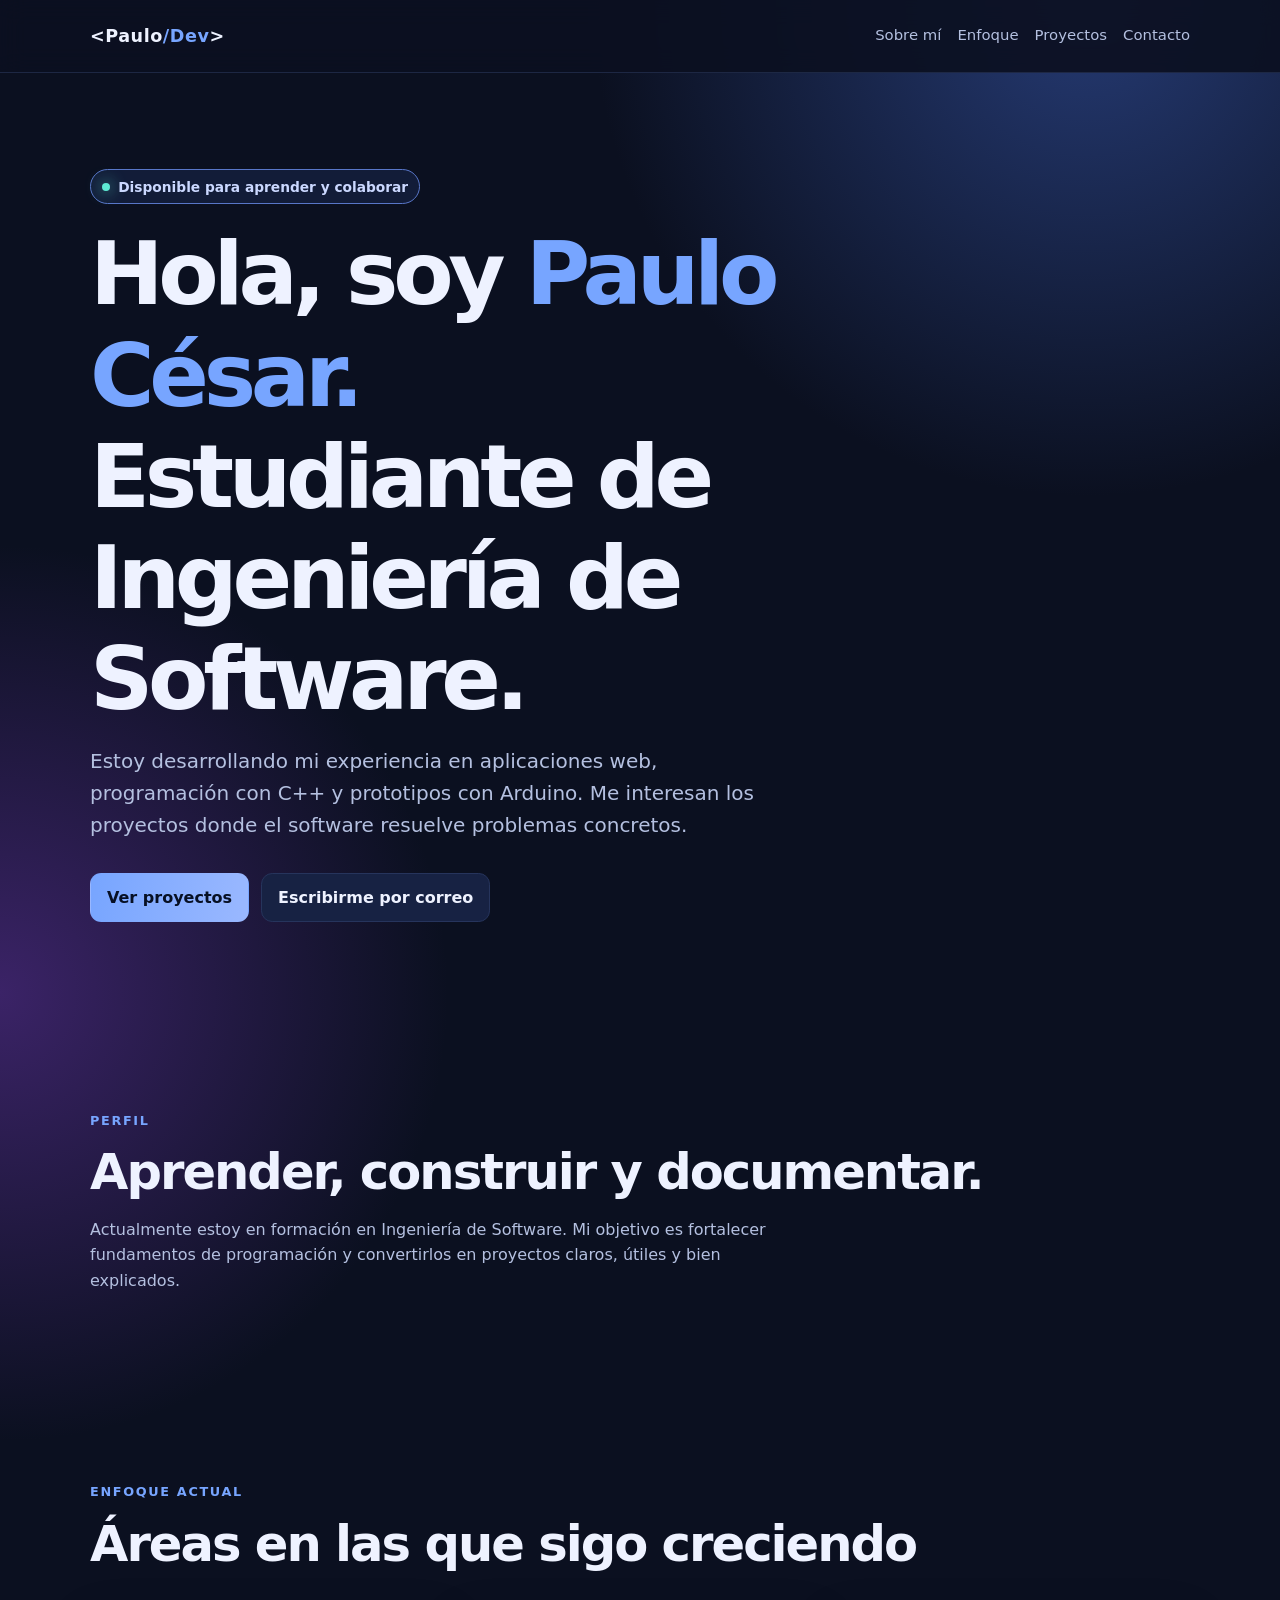
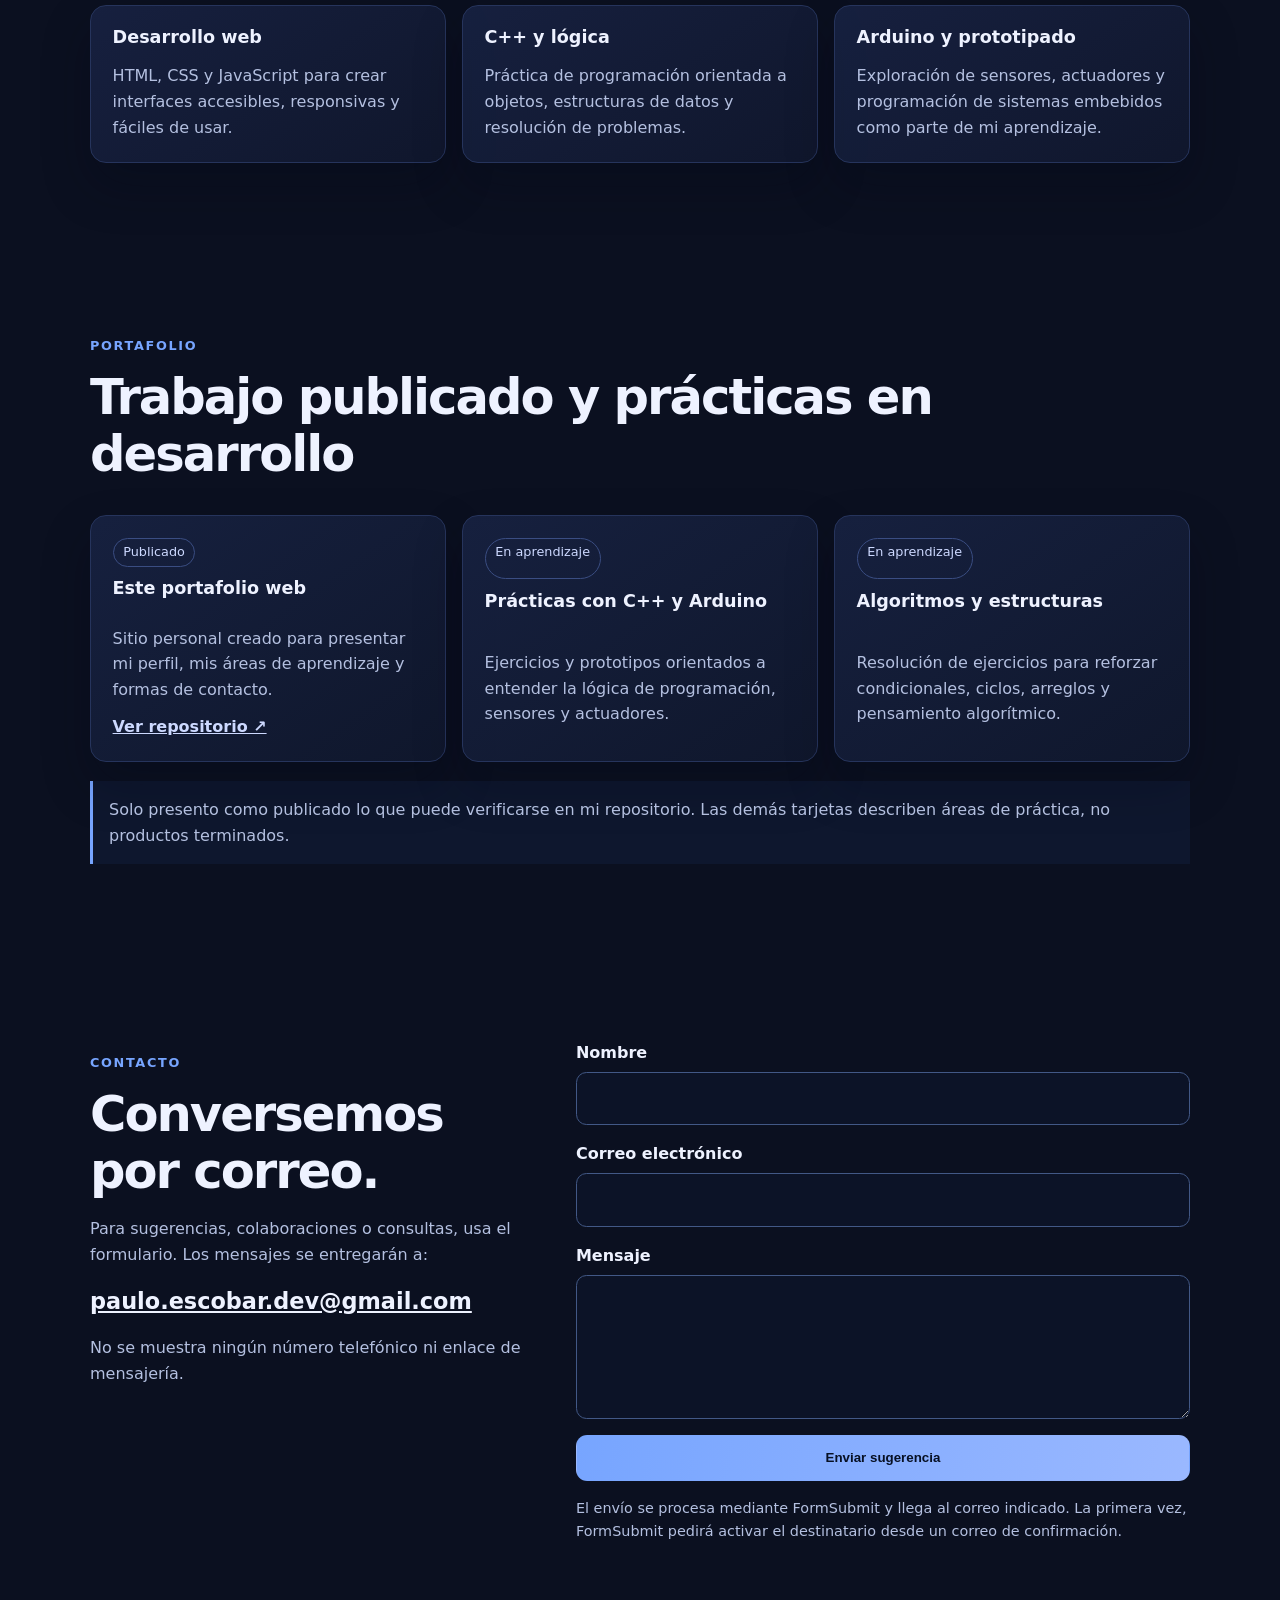
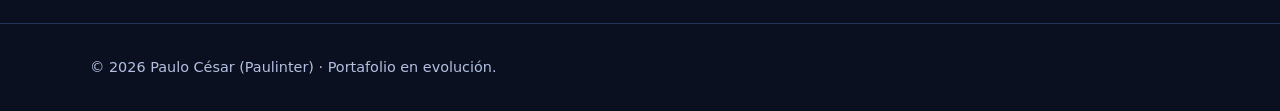
==== commit 407c2109: "Mejora contenido y formulario de contacto" ====
--- a/index.html
+++ b/index.html
@@ -1,694 +1,157 @@
-<!DOCTYPE html>
-<html lang="es" data-theme="indigo">
-<head>
-    <meta charset="UTF-8">
-    <meta name="viewport" content="width=device-width, initial-scale=1.0">
-    <title>Paulo César | Software Engineer & Web Developer Portfolio</title>
-    <meta name="description" content="Portafolio profesional interactivo de Paulo César (Paulinter). Estudiante de Ingeniería de Software especializándose en Desarrollo Web Moderno, C++ y Robótica con Arduino." />
-    <meta name="keywords" content="Paulo Cesar, Paulinter, Ingeniería de Software, Desarrollo Web, C++, Arduino, JavaScript, Portafolio, HTML5, CSS3" />
-    <meta name="author" content="Paulo César (Paulinter)" />
-    <meta name="theme-color" content="#070a13" />
-
-    <!-- Favicons -->
-    <link rel="icon" type="image/png" sizes="512x512" href="favicon-512.png" />
-    <link rel="icon" type="image/x-icon" href="favicon.ico" />
-    <link rel="shortcut icon" href="favicon.ico" />
-    <link rel="apple-touch-icon" sizes="180x180" href="favicon-512.png" />
-
-    <!-- Open Graph / Meta Social -->
-    <meta property="og:type" content="website" />
-    <meta property="og:url" content="https://github.com/Paulinter/PAGINA-WEB-BETA" />
-    <meta property="og:title" content="Paulo César | Software Engineer Portfolio" />
-    <meta property="og:description" content="Estudiante de Ingeniería de Software apasionado por el Desarrollo Web, C++ y Robótica." />
-    <meta property="og:image" content="favicon-512.png" />
-    <meta property="og:locale" content="es_PE" />
-    <meta property="og:site_name" content="Paulinter" />
-
-    <!-- Structured Data JSON-LD -->
-    <script type="application/ld+json">
-    {
-      "@context": "https://schema.org",
-      "@type": "Person",
-      "name": "Paulo César",
-      "alternateName": "Paulinter",
-      "jobTitle": "Estudiante de Ingeniería de Software & Developer",
-      "url": "https://github.com/Paulinter/PAGINA-WEB-BETA",
-      "sameAs": [
-        "https://github.com/Paulinter",
-        "https://youtube.com/@paulinter0909",
-        "https://www.instagram.com/pauloxd0909/",
-        "https://wa.me/51944662808"
-      ],
-      "knowsAbout": [
-        "Software Engineering",
-        "Web Development",
-        "C++",
-        "Arduino & Embedded Systems",
-        "Data Structures & Algorithms",
-        "JavaScript ES6+"
-      ]
-    }
-    </script>
-
-    <!-- Google Fonts & Font Awesome -->
-    <link rel="preconnect" href="https://fonts.googleapis.com">
-    <link rel="preconnect" href="https://fonts.gstatic.com" crossorigin>
-    <link href="https://fonts.googleapis.com/css2?family=Plus+Jakarta+Sans:ital,wght@0,300..800;1,300..800&family=Fira+Code:wght@400;500;600;700&display=swap" rel="stylesheet">
-    <link rel="stylesheet" href="https://cdnjs.cloudflare.com/ajax/libs/font-awesome/6.5.1/css/all.min.css">
-
-    <!-- CSS Personalizado -->
-    <link rel="stylesheet" href="css/style.css">
+<!doctype html>
+<html lang="es"><head>
+  <meta charset="utf-8">
+  <meta name="viewport" content="width=device-width, initial-scale=1">
+  <meta name="description" content="Portafolio de Paulo César, estudiante de Ingeniería de Software enfocado en desarrollo web, C++ y sistemas con Arduino.">
+  <meta name="theme-color" content="#0b1020">
+  <title>Paulo César | Portafolio</title>
+  <style>
+    :root { --bg:#0b1020; --surface:#121a31; --line:#26345c; --text:#eef2ff; --muted:#b4c0e0; --accent:#77a5ff; --accent-2:#a78bfa; --success:#5eead4; }
+    * { box-sizing:border-box; }
+    html { scroll-behavior:smooth; }
+    body { margin:0; color:var(--text); background:radial-gradient(circle at 85% 0%,#253a73 0,transparent 31rem),radial-gradient(circle at 0 30%,#3b2367 0,transparent 28rem),var(--bg); font:16px/1.6 system-ui,-apple-system,BlinkMacSystemFont,"Segoe UI",sans-serif; }
+    a { color:inherit; }
+    .wrap { width:min(1100px,calc(100% - 2rem)); margin:auto; }
+    header { position:sticky; top:0; z-index:4; border-bottom:1px solid #273354aa; background:#0b1020e8; backdrop-filter:blur(12px); }
+    nav { min-height:4.5rem; display:flex; align-items:center; justify-content:space-between; gap:1rem; }
+    .brand { font-size:1.1rem; font-weight:800; text-decoration:none; letter-spacing:.03em; }
+    .brand span { color:var(--accent); }
+    .navlinks { display:flex; flex-wrap:wrap; justify-content:flex-end; gap:1rem; font-size:.93rem; }
+    .navlinks a { color:var(--muted); text-decoration:none; }
+    .navlinks a:hover,.navlinks a:focus { color:var(--text); }
+    section { padding:5rem 0; }
+    .hero { min-height:76vh; display:grid; place-items:center; padding:6rem 0; }
+    .eyebrow { display:inline-flex; align-items:center; gap:.5rem; padding:.35rem .7rem; border:1px solid #5876c8; border-radius:999px; color:#cbd8ff; background:#162143b5; font-size:.86rem; font-weight:700; }
+    .eyebrow::before { content:""; width:.5rem; height:.5rem; border-radius:50%; background:var(--success); box-shadow:0 0 1rem var(--success); }
+    h1,h2,h3 { line-height:1.15; margin:0 0 1rem; }
+    h1 { max-width:850px; margin-top:1.2rem; font-size:clamp(2.5rem,8vw,5.5rem); letter-spacing:-.06em; }
+    h1 em { color:var(--accent); font-style:normal; }
+    .lead { max-width:700px; margin:0; color:var(--muted); font-size:clamp(1.05rem,2vw,1.25rem); }
+    .actions { display:flex; flex-wrap:wrap; gap:.75rem; margin-top:2rem; }
+    .button { display:inline-flex; align-items:center; justify-content:center; min-height:2.9rem; padding:.65rem 1rem; border:1px solid var(--line); border-radius:.7rem; color:var(--text); background:#172243; font-weight:750; text-decoration:none; cursor:pointer; }
+    .button.primary { border-color:transparent; color:#071024; background:linear-gradient(100deg,var(--accent),#9ab8ff); }
+    .button:hover,.button:focus { transform:translateY(-2px); filter:brightness(1.1); }
+    .section-label { color:var(--accent); text-transform:uppercase; font-size:.8rem; letter-spacing:.13em; font-weight:800; }
+    h2 { font-size:clamp(1.9rem,4vw,3.1rem); letter-spacing:-.04em; }
+    .intro { max-width:680px; color:var(--muted); }
+    .grid { display:grid; gap:1rem; grid-template-columns:repeat(3,1fr); margin-top:2rem; }
+    .card { padding:1.35rem; border:1px solid var(--line); border-radius:1rem; background:linear-gradient(145deg,#182344d9,#10182ed9); box-shadow:0 1.4rem 3rem #04081645; }
+    .card p { margin:0; color:var(--muted); }
+    .card h3 { font-size:1.1rem; }
+    .project { display:grid; gap:.7rem; }
+    .tag { width:max-content; color:#cdd9ff; border:1px solid #3a4d82; border-radius:999px; padding:.22rem .6rem; font-size:.8rem; }
+    .project a { color:#cdd9ff; font-weight:700; }
+    .note { margin-top:1.2rem; padding:1rem; border-left:3px solid var(--accent); color:var(--muted); background:#111a34b3; }
+    .contact { display:grid; grid-template-columns:.85fr 1.15fr; gap:2rem; align-items:start; }
+    .email { display:block; margin:1rem 0; color:var(--text); font-size:clamp(1.1rem,2vw,1.4rem); font-weight:800; word-break:break-word; }
+    form { display:grid; gap:1rem; }
+    label { display:grid; gap:.4rem; font-weight:700; }
+    input,textarea { width:100%; padding:.8rem .9rem; border:1px solid #425886; border-radius:.65rem; color:var(--text); background:#0c1327; font:inherit; }
+    input:focus,textarea:focus { outline:3px solid #77a5ff55; border-color:var(--accent); }
+    textarea { min-height:9rem; resize:vertical; }
+    .form-help { margin:0; color:var(--muted); font-size:.9rem; }
+    footer { padding:2rem 0; border-top:1px solid var(--line); color:var(--muted); font-size:.9rem; }
+    @media (max-width:750px) { .grid,.contact { grid-template-columns:1fr; } nav { padding:.75rem 0; align-items:flex-start; } .navlinks { gap:.55rem .85rem; } section { padding:3.8rem 0; } }
+    @media (prefers-reduced-motion:reduce) { html { scroll-behavior:auto; } .button { transition:none; } }
+  </style>
 </head>
 <body>
+  <header>
+    <nav class="wrap" aria-label="Principal">
+      <a class="brand" href="#inicio">&lt;Paulo<span>/Dev</span>&gt;</a>
+      <div class="navlinks">
+        <a href="#sobre-mi">Sobre mí</a>
+        <a href="#enfoque">Enfoque</a>
+        <a href="#proyectos">Proyectos</a>
+        <a href="#contacto">Contacto</a>
+      </div>
+    </nav>
+  </header>
+  <main>
+    <section class="hero" id="inicio">
+      <div class="wrap">
+        <span class="eyebrow">Disponible para aprender y colaborar</span>
+        <h1>Hola, soy <em>Paulo César.</em><br>Estudiante de Ingeniería de Software.</h1>
+        <p class="lead">Estoy desarrollando mi experiencia en aplicaciones web, programación con C++ y prototipos con Arduino. Me interesan los proyectos donde el software resuelve problemas concretos.</p>
+        <div class="actions">
+          <a class="button primary" href="#proyectos">Ver proyectos</a>
+          <a class="button" href="#contacto">Escribirme por correo</a>
+        </div>
+      </div>
+    </section>
+    <section id="sobre-mi">
+      <div class="wrap">
+        <p class="section-label">Perfil</p>
+        <h2>Aprender, construir y documentar.</h2>
+        <p class="intro">Actualmente estoy en formación en Ingeniería de Software. Mi objetivo es fortalecer fundamentos de programación y convertirlos en proyectos claros, útiles y bien explicados.</p>
+      </div>
+    </section>
+    <section id="enfoque">
+      <div class="wrap">
+        <p class="section-label">Enfoque actual</p>
+        <h2>Áreas en las que sigo creciendo</h2>
+        <div class="grid">
+          <article class="card"><h3>Desarrollo web</h3><p>HTML, CSS y JavaScript para crear interfaces accesibles, responsivas y fáciles de usar.</p></article>
+          <article class="card"><h3>C++ y lógica</h3><p>Práctica de programación orientada a objetos, estructuras de datos y resolución de problemas.</p></article>
+          <article class="card"><h3>Arduino y prototipado</h3><p>Exploración de sensores, actuadores y programación de sistemas embebidos como parte de mi aprendizaje.</p></article>
+        </div>
+      </div>
+    </section>
+    <section id="proyectos">
+      <div class="wrap">
+        <p class="section-label">Portafolio</p>
+        <h2>Trabajo publicado y prácticas en desarrollo</h2>
+        <div class="grid">
+          <article class="card project">
+            <span class="tag">Publicado</span>
+            <h3>Este portafolio web</h3>
+            <p>Sitio personal creado para presentar mi perfil, mis áreas de aprendizaje y formas de contacto.</p>
+            <a href="https://github.com/Paulinter/PAGINA-WEB-BETA" target="_blank" rel="noopener">Ver repositorio ↗</a>
+          </article>
+          <article class="card project">
+            <span class="tag">En aprendizaje</span>
+            <h3>Prácticas con C++ y Arduino</h3>
+            <p>Ejercicios y prototipos orientados a entender la lógica de programación, sensores y actuadores.</p>
+          </article>
+          <article class="card project">
+            <span class="tag">En aprendizaje</span>
+            <h3>Algoritmos y estructuras</h3>
+            <p>Resolución de ejercicios para reforzar condicionales, ciclos, arreglos y pensamiento algorítmico.</p>
+          </article>
+        </div>
+        <p class="note">Solo presento como publicado lo que puede verificarse en mi repositorio. Las demás tarjetas describen áreas de práctica, no productos terminados.</p>
+      </div>
+    </section>
+    <section id="contacto">
+      <div class="wrap contact">
+        <div>
+          <p class="section-label">Contacto</p>
+          <h2>Conversemos por correo.</h2>
+          <p class="intro">Para sugerencias, colaboraciones o consultas, usa el formulario. Los mensajes se entregarán a:</p>
+          <a class="email" href="mailto:paulo.escobar.dev@gmail.com">paulo.escobar.dev@gmail.com</a>
+          <p class="intro">No se muestra ningún número telefónico ni enlace de mensajería.</p>
+        </div>
+        <form action="https://formsubmit.co/paulo.escobar.dev@gmail.com" method="POST">
+          <input type="hidden" name="_subject" value="Nueva sugerencia desde el portafolio de Paulo César">
+          <input type="hidden" name="_template" value="table">
+          <input type="hidden" name="_captcha" value="false">
+          <input type="hidden" name="_next" value="https://pagina-web-beta.onrender.com/?enviado=1#contacto">
+          <label>Nombre
+            <input name="nombre" type="text" autocomplete="name" required="">
+          </label>
+          <label>Correo electrónico
+            <input name="email" type="email" autocomplete="email" required="">
+          </label>
+          <label>Mensaje
+            <textarea name="mensaje" required=""></textarea>
+          </label>
+          <button class="button primary" type="submit">Enviar sugerencia</button>
+          <p class="form-help">El envío se procesa mediante FormSubmit y llega al correo indicado. La primera vez, FormSubmit pedirá activar el destinatario desde un correo de confirmación.</p>
+        </form>
+      </div>
+    </section>
+  </main>
+  <footer><div class="wrap">© 2026 Paulo César (Paulinter) · Portafolio en evolución.</div></footer>
 
-    <!-- Header / Navbar -->
-    <header class="navbar">
-        <div class="container nav-container">
-            <a href="#inicio" class="logo" aria-label="Inicio">
-                <span class="logo-slash">&lt;</span>Paulo<span>/Dev</span><span class="logo-slash">&gt;</span>
-            </a>
-            <ul class="nav-links" id="nav-links">
-                <li><a href="#inicio" class="active">Inicio</a></li>
-                <li><a href="#sobre-mi">Sobre Mí</a></li>
-                <li><a href="#habilidades">Habilidades</a></li>
-                <li><a href="#proyectos">Proyectos</a></li>
-                <li><a href="#playground">Playground</a></li>
-                <li><a href="#trayectoria">Trayectoria</a></li>
-                <li><a href="#contacto" class="btn-primary-sm">Contacto</a></li>
-            </ul>
-            <div class="nav-actions">
-                <!-- Theme Switcher -->
-                <button class="theme-toggle-btn" id="theme-toggle-btn" title="Cambiar Tema Visual (Indigo, Neon, Matrix, Sunset)">
-                    <i class="fa-solid fa-palette"></i>
-                    <span class="theme-badge" id="theme-name">Indigo</span>
-                </button>
-                <button class="menu-toggle" id="menu-toggle" aria-label="Abrir Menú" aria-expanded="false">
-                    <i class="fa-solid fa-bars"></i>
-                </button>
-            </div>
-        </div>
-    </header>
 
-    <!-- Hero Section -->
-    <section id="inicio" class="hero">
-        <!-- Particle Canvas Background -->
-        <canvas id="hero-particles" class="hero-particles-canvas"></canvas>
-
-        <div class="container hero-container">
-            <div class="reveal visible">
-                <div class="badge">
-                    <span class="pulse"></span> Disponible para proyectos &amp; colaboraciones
-                </div>
-                <h1>Hola, soy <span class="gradient-text">Paulo César</span></h1>
-                <div class="typing-container">
-                    <span class="typing-static">&gt;&nbsp;</span>
-                    <span id="typing-text" class="typing-text" aria-live="polite"></span>
-                    <span class="cursor-blink" aria-hidden="true">|</span>
-                </div>
-                <p class="subtitle">
-                    Estudiante de <strong>Ingeniería de Software</strong> apasionado por construir arquitecturas de código limpio, desarrollo web moderno, optimización en <strong>C++</strong> y mecatrónica interactiva con <strong>Arduino</strong>.
-                </p>
-                <div class="hero-buttons">
-                    <a href="#proyectos" class="btn btn-primary">
-                        <i class="fa-solid fa-rocket"></i> Explorar Proyectos
-                    </a>
-                    <button class="btn btn-secondary" id="cv-modal-open-btn">
-                        <i class="fa-solid fa-file-pdf"></i> Ver Resumen / CV
-                    </button>
-                    <a href="#contacto" class="btn btn-outline">
-                        <i class="fa-solid fa-paper-plane"></i> Contactar
-                    </a>
-                </div>
-                <div class="social-links">
-                    <a href="https://github.com/Paulinter" target="_blank" rel="noopener" aria-label="GitHub" title="GitHub"><i class="fa-brands fa-github"></i></a>
-                    <a href="https://youtube.com/@paulinter0909" target="_blank" rel="noopener" aria-label="YouTube" title="YouTube"><i class="fa-brands fa-youtube"></i></a>
-                    <a href="https://wa.me/51944662808" target="_blank" rel="noopener" aria-label="WhatsApp" title="WhatsApp"><i class="fa-brands fa-whatsapp"></i></a>
-                    <a href="https://www.instagram.com/pauloxd0909/" target="_blank" rel="noopener" aria-label="Instagram" title="Instagram"><i class="fa-brands fa-instagram"></i></a>
-                </div>
-            </div>
-
-            <!-- Terminal CLI Widget -->
-            <div class="terminal-card reveal visible">
-                <div class="terminal-header">
-                    <div class="terminal-controls">
-                        <span class="dot red"></span>
-                        <span class="dot yellow"></span>
-                        <span class="dot green"></span>
-                    </div>
-                    <div class="terminal-title">
-                        <i class="fa-solid fa-terminal"></i> paulinter-cli v3.0 [Pro]
-                    </div>
-                </div>
-                <div class="terminal-body" id="terminal-body">
-                    <div class="terminal-line welcome-msg">
-                        <span class="terminal-output">¡Bienvenido a la consola interactiva de Paulo César! 🚀</span>
-                    </div>
-                    <div class="terminal-line welcome-msg">
-                        <span class="terminal-output">Escribe <span class="highlight">help</span> para ver los comandos o prueba <span class="highlight">theme neon</span> o <span class="highlight">skills</span>.</span>
-                    </div>
-                    <div class="terminal-input-row">
-                        <span class="terminal-prompt">guest@paulinter:~$</span>
-                        <input type="text" id="terminal-input" class="terminal-input" placeholder="Escribe 'help'..." autocomplete="off" spellcheck="false" aria-label="Consola de comandos">
-                    </div>
-                </div>
-            </div>
-        </div>
-    </section>
-
-    <!-- Sobre Mí -->
-    <section id="sobre-mi" class="section">
-        <div class="container">
-            <div class="section-header reveal">
-                <span class="section-subtitle">Conóceme</span>
-                <h2 class="section-title">Sobre Mí & Enfoque de Ingeniería</h2>
-            </div>
-            <div class="grid-2">
-                <div class="about-text reveal">
-                    <p>
-                        Como estudiante de <strong>Ingeniería de Software</strong>, me dedico a resolver problemas complejos mediante lógica rigurosa y código elegante. Mi formación abarca desde el diseño de software estructurado y patrones de arquitectura hasta el desarrollo de aplicaciones web responsivas.
-                    </p>
-                    <p>
-                        Mi pasión va más allá de la pantalla: me fascina la intersección entre software y hardware. Mediante <strong>C++ y Arduino</strong>, diseño prototipos capaces de interactuar con el mundo físico utilizando sensores telemétricos, servos y sistemas embebidos.
-                    </p>
-                    <div class="stats-grid" data-stagger>
-                        <div class="stat-card reveal">
-                            <h3><span class="counter" data-target="15">+0</span></h3>
-                            <p>Proyectos Desarrollados</p>
-                        </div>
-                        <div class="stat-card reveal">
-                            <h3><span class="counter" data-target="500">+0</span></h3>
-                            <p>Horas de Programación</p>
-                        </div>
-                        <div class="stat-card reveal">
-                            <h3><span class="counter" data-target="6">+0</span></h3>
-                            <p>Tecnologías Principales</p>
-                        </div>
-                        <div class="stat-card reveal">
-                            <h3>100%</h3>
-                            <p>Compromiso & Calidad</p>
-                        </div>
-                    </div>
-                </div>
-
-                <div class="about-highlights" data-stagger>
-                    <div class="highlight-card reveal">
-                        <div class="icon-box"><i class="fa-solid fa-code"></i></div>
-                        <div class="highlight-info">
-                            <h4>Desarrollo Web Frontend</h4>
-                            <p>Interfaces web interactivas con HTML5 semántico, CSS3 avanzado (Glassmorphism, Grid/Flex) y JS nativo optimizado.</p>
-                        </div>
-                    </div>
-                    <div class="highlight-card reveal">
-                        <div class="icon-box"><i class="fa-solid fa-microchip"></i></div>
-                        <div class="highlight-info">
-                            <h4>Programación C++ & Embebidos</h4>
-                            <p>Desarrollo de lógica para microcontroladores Arduino, manejo de interrupciones, sensores telemétricos y buses I2C.</p>
-                        </div>
-                    </div>
-                    <div class="highlight-card reveal">
-                        <div class="icon-box"><i class="fa-solid fa-diagram-project"></i></div>
-                        <div class="highlight-info">
-                            <h4>Algoritmos & Estructuras de Datos</h4>
-                            <p>Análisis de complejidad algorítmica, arreglos, grafos, pilas, colas y pensamiento lógico para resolver problemas reales.</p>
-                        </div>
-                    </div>
-                </div>
-            </div>
-        </div>
-    </section>
-
-    <!-- Habilidades -->
-    <section id="habilidades" class="section">
-        <div class="container">
-            <div class="section-header reveal">
-                <span class="section-subtitle">Tech Stack</span>
-                <h2 class="section-title">Habilidades Técnicas & Herramientas</h2>
-            </div>
-
-            <div class="skills-grid" data-stagger>
-                <!-- Skill 1 -->
-                <div class="skill-card reveal">
-                    <div class="skill-header">
-                        <i class="fa-brands fa-html5 skill-icon html"></i>
-                        <span class="skill-level">Avanzado</span>
-                    </div>
-                    <h3>HTML5 Semántico</h3>
-                    <p>Estructura web semántica, estándares W3C, accesibilidad (a11y) y optimización SEO.</p>
-                    <div class="skill-progress-bar">
-                        <div class="skill-progress-fill" data-level="95%"></div>
-                    </div>
-                </div>
-
-                <!-- Skill 2 -->
-                <div class="skill-card reveal">
-                    <div class="skill-header">
-                        <i class="fa-brands fa-css3-alt skill-icon css"></i>
-                        <span class="skill-level">Avanzado</span>
-                    </div>
-                    <h3>CSS3 & Layouts Modernos</h3>
-                    <p>Flexbox, CSS Grid, Glassmorphism, animaciones CSS y diseño 100% responsive.</p>
-                    <div class="skill-progress-bar">
-                        <div class="skill-progress-fill" data-level="92%"></div>
-                    </div>
-                </div>
-
-                <!-- Skill 3 -->
-                <div class="skill-card reveal">
-                    <div class="skill-header">
-                        <i class="fa-brands fa-js skill-icon js"></i>
-                        <span class="skill-level">Avanzado</span>
-                    </div>
-                    <h3>JavaScript ES6+</h3>
-                    <p>DOM manipulation, async/await, Fetch API, módulos y lógica de estado cliente.</p>
-                    <div class="skill-progress-bar">
-                        <div class="skill-progress-fill" data-level="88%"></div>
-                    </div>
-                </div>
-
-                <!-- Skill 4 -->
-                <div class="skill-card reveal">
-                    <div class="skill-header">
-                        <i class="fa-solid fa-code skill-icon cpp"></i>
-                        <span class="skill-level">Intermedio - Avanzado</span>
-                    </div>
-                    <h3>C++ & POO</h3>
-                    <p>Programación orientada a objetos, punteros, gestión de memoria y estructuras de datos.</p>
-                    <div class="skill-progress-bar">
-                        <div class="skill-progress-fill" data-level="82%"></div>
-                    </div>
-                </div>
-
-                <!-- Skill 5 -->
-                <div class="skill-card reveal">
-                    <div class="skill-header">
-                        <i class="fa-solid fa-microchip skill-icon arduino"></i>
-                        <span class="skill-level">Intermedio</span>
-                    </div>
-                    <h3>Arduino & Sistemas Embebidos</h3>
-                    <p>Integración de sensores ultrasónicos/DHT11, pantallas LCD I2C, servos y circuitos.</p>
-                    <div class="skill-progress-bar">
-                        <div class="skill-progress-fill" data-level="85%"></div>
-                    </div>
-                </div>
-
-                <!-- Skill 6 -->
-                <div class="skill-card reveal">
-                    <div class="skill-header">
-                        <i class="fa-brands fa-git-alt skill-icon git"></i>
-                        <span class="skill-level">Avanzado</span>
-                    </div>
-                    <h3>Git & GitHub Pages</h3>
-                    <p>Control de versiones, flujo de trabajo por ramas, commits limpios y CI/CD en Pages.</p>
-                    <div class="skill-progress-bar">
-                        <div class="skill-progress-fill" data-level="90%"></div>
-                    </div>
-                </div>
-            </div>
-
-            <!-- Tech Badges -->
-            <div class="tech-badges-wrapper reveal" data-stagger>
-                <span class="badge-tag"><i class="fa-solid fa-terminal"></i> Terminal CLI</span>
-                <span class="badge-tag"><i class="fa-brands fa-python"></i> Python (Básico)</span>
-                <span class="badge-tag"><i class="fa-solid fa-database"></i> SQL / Bases de Datos</span>
-                <span class="badge-tag"><i class="fa-brands fa-linux"></i> Linux CLI</span>
-                <span class="badge-tag"><i class="fa-solid fa-gears"></i> Tinkercad / Proteus</span>
-                <span class="badge-tag"><i class="fa-solid fa-cube"></i> PSeInt & Pseudocódigo</span>
-            </div>
-        </div>
-    </section>
-
-    <!-- Proyectos -->
-    <section id="proyectos" class="section">
-        <div class="container">
-            <div class="section-header reveal">
-                <span class="section-subtitle">Portafolio</span>
-                <h2 class="section-title">Proyectos Destacados</h2>
-            </div>
-
-            <!-- Project Filters -->
-            <div class="project-filters reveal" role="group" aria-label="Filtrar proyectos">
-                <button class="filter-btn active" data-filter="all">Todos</button>
-                <button class="filter-btn" data-filter="web">Desarrollo Web</button>
-                <button class="filter-btn" data-filter="hardware">C++ & Robótica</button>
-                <button class="filter-btn" data-filter="logic">Algoritmos & Lógica</button>
-            </div>
-
-            <div class="projects-grid" data-stagger>
-                <!-- Project 1 -->
-                <div class="project-card reveal" data-id="github-page-test" data-category="web">
-                    <div>
-                        <div class="project-card-top">
-                            <i class="fa-solid fa-folder-open folder-icon" aria-hidden="true"></i>
-                            <div class="project-links">
-                                <a href="https://github.com/Paulinter/PAGINA-WEB-BETA" target="_blank" aria-label="GitHub Repository" title="Ver en GitHub"><i class="fa-brands fa-github"></i></a>
-                            </div>
-                        </div>
-                        <h3>Portafolio Web Profesional</h3>
-                        <p>Plataforma web personal ulta interactiva con estética Glassmorphic, selector de temas en vivo, partículas interactivas y terminal CLI.</p>
-                        <div class="project-tags">
-                            <span>HTML5</span>
-                            <span>CSS3 Glassmorphism</span>
-                            <span>JavaScript ES6+</span>
-                            <span>Canvas</span>
-                        </div>
-                    </div>
-                    <button class="project-details-btn">
-                        Ver Detalles <i class="fa-solid fa-arrow-right"></i>
-                    </button>
-                </div>
-
-                <!-- Project 2 -->
-                <div class="project-card reveal" data-id="arduino-control" data-category="hardware">
-                    <div>
-                        <div class="project-card-top">
-                            <i class="fa-solid fa-microchip folder-icon" aria-hidden="true"></i>
-                            <div class="project-links">
-                                <a href="https://github.com/Paulinter" target="_blank" aria-label="GitHub Repository" title="Ver en GitHub"><i class="fa-brands fa-github"></i></a>
-                            </div>
-                        </div>
-                        <h3>Control de Sistema con Arduino & C++</h3>
-                        <p>Sistema mecatrónico interactivo desarrollado en C++ para lectura telemétrica de sensores de ultrasonido y temperatura con actuadores servo.</p>
-                        <div class="project-tags">
-                            <span>C++</span>
-                            <span>Arduino UNO</span>
-                            <span>Sensores & LCD I2C</span>
-                        </div>
-                    </div>
-                    <button class="project-details-btn">
-                        Ver Detalles <i class="fa-solid fa-arrow-right"></i>
-                    </button>
-                </div>
-
-                <!-- Project 3 -->
-                <div class="project-card reveal" data-id="algoritmo-simulador" data-category="logic">
-                    <div>
-                        <div class="project-card-top">
-                            <i class="fa-solid fa-diagram-project folder-icon" aria-hidden="true"></i>
-                            <div class="project-links">
-                                <a href="https://github.com/Paulinter" target="_blank" aria-label="GitHub Repository" title="Ver en GitHub"><i class="fa-brands fa-github"></i></a>
-                            </div>
-                        </div>
-                        <h3>Simulador Algorítmico & Estructuras</h3>
-                        <p>Módulo de simulación lógica paso a paso para la resolución de estructuras condicionales, arreglos y algoritmos de ordenamiento.</p>
-                        <div class="project-tags">
-                            <span>Pseudocódigo</span>
-                            <span>PSeInt</span>
-                            <span>C++ Lógico</span>
-                        </div>
-                    </div>
-                    <button class="project-details-btn">
-                        Ver Detalles <i class="fa-solid fa-arrow-right"></i>
-                    </button>
-                </div>
-
-                <!-- Project 4 -->
-                <div class="project-card reveal" data-id="smart-home-dashboard" data-category="web hardware">
-                    <div>
-                        <div class="project-card-top">
-                            <i class="fa-solid fa-house-signal folder-icon" aria-hidden="true"></i>
-                            <div class="project-links">
-                                <a href="https://github.com/Paulinter" target="_blank" aria-label="GitHub Repository" title="Ver en GitHub"><i class="fa-brands fa-github"></i></a>
-                            </div>
-                        </div>
-                        <h3>Smart Home IoT Dashboard</h3>
-                        <p>Prototipo de panel de control web para monitorear estados de sensores telemétricos, conmutadores digitales y telemetría en tiempo real.</p>
-                        <div class="project-tags">
-                            <span>JavaScript</span>
-                            <span>IoT Integration</span>
-                            <span>CSS Grid</span>
-                        </div>
-                    </div>
-                    <button class="project-details-btn">
-                        Ver Detalles <i class="fa-solid fa-arrow-right"></i>
-                    </button>
-                </div>
-
-                <!-- Project 5 -->
-                <div class="project-card reveal" data-id="motor-logico-cpp" data-category="logic">
-                    <div>
-                        <div class="project-card-top">
-                            <i class="fa-solid fa-network-wired folder-icon" aria-hidden="true"></i>
-                            <div class="project-links">
-                                <a href="https://github.com/Paulinter" target="_blank" aria-label="GitHub Repository" title="Ver en GitHub"><i class="fa-brands fa-github"></i></a>
-                            </div>
-                        </div>
-                        <h3>Motor Lógico en C++ (Buscador de Rutas)</h3>
-                        <p>Implementación en C++ puro utilizando estructuras de grafos y algoritmos de búsqueda para resolver rutas óptimas en mapas modulares.</p>
-                        <div class="project-tags">
-                            <span>C++ POO</span>
-                            <span>Grafos</span>
-                            <span>Algoritmos Búsqueda</span>
-                        </div>
-                    </div>
-                    <button class="project-details-btn">
-                        Ver Detalles <i class="fa-solid fa-arrow-right"></i>
-                    </button>
-                </div>
-
-                <!-- Project 6 -->
-                <div class="project-card reveal" data-id="bot-automation" data-category="web logic">
-                    <div>
-                        <div class="project-card-top">
-                            <i class="fa-solid fa-robot folder-icon" aria-hidden="true"></i>
-                            <div class="project-links">
-                                <a href="https://github.com/Paulinter" target="_blank" aria-label="GitHub Repository" title="Ver en GitHub"><i class="fa-brands fa-github"></i></a>
-                            </div>
-                        </div>
-                        <h3>Scripts de Automatización & CLI Tools</h3>
-                        <p>Colección de herramientas en línea de comandos para automatizar tareas repetitivas, parseo de datos y validaciones de código.</p>
-                        <div class="project-tags">
-                            <span>JavaScript CLI</span>
-                            <span>Node.js</span>
-                            <span>Automation</span>
-                        </div>
-                    </div>
-                    <button class="project-details-btn">
-                        Ver Detalles <i class="fa-solid fa-arrow-right"></i>
-                    </button>
-                </div>
-            </div>
-        </div>
-    </section>
-
-    <!-- Code Playground -->
-    <section id="playground" class="section">
-        <div class="container">
-            <div class="section-header reveal">
-                <span class="section-subtitle">Interactividad en Vivo</span>
-                <h2 class="section-title">Simulador & Playground de Código</h2>
-            </div>
-
-            <div class="playground-card reveal">
-                <div class="playground-header">
-                    <div class="playground-tabs">
-                        <button class="pg-tab active" data-snippet="cpp-sensor"><i class="fa-solid fa-microchip"></i> C++ Arduino Sensor</button>
-                        <button class="pg-tab" data-snippet="js-sort"><i class="fa-brands fa-js"></i> JS Bubble Sort Visual</button>
-                        <button class="pg-tab" data-snippet="cpp-poo"><i class="fa-solid fa-code"></i> C++ POO Clases</button>
-                    </div>
-                    <button id="run-code-btn" class="btn btn-primary-sm">
-                        <i class="fa-solid fa-play"></i> Ejecutar Lógica
-                    </button>
-                </div>
-
-                <div class="playground-body">
-                    <div class="code-editor-wrapper">
-                        <div class="editor-title"><i class="fa-solid fa-file-code"></i> Código de Ejemplo</div>
-                        <code id="code-display" class="code-display" aria-label="Código del ejemplo"></code>
-                    </div>
-                    <div class="code-output-wrapper">
-                        <div class="editor-title"><i class="fa-solid fa-terminal"></i> Salida de la Consola</div>
-                        <div id="code-output" class="code-output">Presiona "Ejecutar Lógica" para simular este código…</div>
-                    </div>
-                </div>
-            </div>
-        </div>
-    </section>
-
-    <!-- Trayectoria -->
-    <section id="trayectoria" class="section">
-        <div class="container">
-            <div class="section-header reveal">
-                <span class="section-subtitle">Experiencia & Formación</span>
-                <h2 class="section-title">Mi Trayectoria</h2>
-            </div>
-
-            <div class="timeline">
-                <div class="timeline-item reveal">
-                    <div class="timeline-dot" aria-hidden="true"></div>
-                    <div class="timeline-content">
-                        <span class="timeline-date">2024 - Presente</span>
-                        <h4>Estudios en Ingeniería de Software</h4>
-                        <p>Formación académica intensiva en algoritmos, arquitectura de software, bases de datos relacionales, patrones de diseño y desarrollo orientado a objetos.</p>
-                    </div>
-                </div>
-
-                <div class="timeline-item reveal">
-                    <div class="timeline-dot" aria-hidden="true"></div>
-                    <div class="timeline-content">
-                        <span class="timeline-date">2025</span>
-                        <h4>Proyectos de Mecatrónica con Arduino & C++</h4>
-                        <p>Construcción e integración de prototipos interactivos con sensores telemétricos, actuadores, motores y pantallas I2C programadas en C++.</p>
-                    </div>
-                </div>
-
-                <div class="timeline-item reveal">
-                    <div class="timeline-dot" aria-hidden="true"></div>
-                    <div class="timeline-content">
-                        <span class="timeline-date">2026</span>
-                        <h4>Portafolio Pro & Despliegue en GitHub Pages</h4>
-                        <p>Lanzamiento de la plataforma web personal en vivo, totalmente optimizada, responsive, con simulador interactivo y cero dependencias.</p>
-                    </div>
-                </div>
-            </div>
-        </div>
-    </section>
-
-    <!-- Contacto -->
-    <section id="contacto" class="section">
-        <div class="container">
-            <div class="contact-container reveal">
-                <div class="contact-grid">
-                    <div class="contact-info">
-                        <h3>¿Tienes una idea o proyecto en mente?</h3>
-                        <p>Estoy siempre disponible para discutir nuevos proyectos, colaboraciones académicas, código open-source o resolver consultas técnicas.</p>
-
-                        <div class="contact-item">
-                            <div class="contact-icon"><i class="fa-brands fa-whatsapp"></i></div>
-                            <div class="contact-detail">
-                                <h5>WhatsApp Directo</h5>
-                                <a href="https://wa.me/51944662808" target="_blank" rel="noopener">+51 944 662 808</a>
-                            </div>
-                        </div>
-
-                        <div class="contact-item">
-                            <div class="contact-icon"><i class="fa-solid fa-envelope"></i></div>
-                            <div class="contact-detail">
-                                <h5>Correo Electrónico</h5>
-                                <button class="copy-email-btn" id="copy-email-btn">
-                                    <i class="fa-solid fa-copy"></i> Copiar Correo
-                                </button>
-                            </div>
-                        </div>
-
-                        <!-- WhatsApp Fast Message Builder -->
-                        <div class="wa-builder">
-                            <h5><i class="fa-brands fa-whatsapp"></i> Generador de Mensaje Rápido</h5>
-                            <select id="wa-topic-select" class="form-control" aria-label="Tema del mensaje">
-                                <option value="Hola Paulo, vi tu portafolio y me gustaría proponerte una oportunidad de proyecto.">💼 Proyecto / Colaboración</option>
-                                <option value="Hola Paulo, me interesa tu trabajo en C++ y Arduino, me gustaría hacerte una consulta.">🤖 Consulta sobre Robótica / C++</option>
-                                <option value="Hola Paulo, vi tu portafolio web y quisiera saber más de tu trayectoria.">💬 Charla Profesional / Networking</option>
-                            </select>
-                            <button id="send-wa-btn" class="btn btn-secondary-sm">
-                                <i class="fa-brands fa-whatsapp"></i> Abrir Chat con este mensaje
-                            </button>
-                        </div>
-                    </div>
-
-                    <!-- Formulario de Contacto -->
-                    <form class="contact-form" id="contact-form" novalidate>
-                        <div class="form-group">
-                            <label for="name">Nombre</label>
-                            <input type="text" id="name" class="form-control" placeholder="Tu nombre completo..." required>
-                        </div>
-                        <div class="form-group">
-                            <label for="email">Correo Electrónico</label>
-                            <input type="email" id="email" class="form-control" placeholder="tu@email.com..." required>
-                        </div>
-                        <div class="form-group">
-                            <label for="message">Mensaje</label>
-                            <textarea id="message" class="form-control" placeholder="Cuéntame sobre tu idea o proyecto..." required></textarea>
-                        </div>
-                        <button type="submit" class="btn btn-primary">
-                            <i class="fa-solid fa-paper-plane"></i> Enviar Mensaje
-                        </button>
-                    </form>
-                </div>
-            </div>
-        </div>
-    </section>
-
-    <!-- Footer -->
-    <footer>
-        <div class="container footer-content">
-            <div class="footer-text">
-                <p>&copy; 2026 <strong>Paulo César (Paulinter)</strong> — Diseñado &amp; Desarrollado con HTML5, CSS3 &amp; JS Nativo. Listo para GitHub Pages.</p>
-            </div>
-            <div class="social-links">
-                <a href="https://github.com/Paulinter" target="_blank" aria-label="GitHub"><i class="fa-brands fa-github"></i></a>
-                <a href="https://youtube.com/@paulinter0909" target="_blank" aria-label="YouTube"><i class="fa-brands fa-youtube"></i></a>
-                <a href="https://wa.me/51944662808" target="_blank" aria-label="WhatsApp"><i class="fa-brands fa-whatsapp"></i></a>
-            </div>
-        </div>
-    </footer>
-
-    <!-- Project Details Modal -->
-    <div class="modal-overlay" id="project-modal" role="dialog" aria-modal="true" aria-labelledby="modal-title">
-        <div class="modal-content">
-            <button class="modal-close" id="modal-close" aria-label="Cerrar Modal">
-                <i class="fa-solid fa-xmark"></i>
-            </button>
-            <div class="modal-header">
-                <h3 id="modal-title">Título del Proyecto</h3>
-            </div>
-            <div class="modal-body">
-                <p id="modal-body-text">Descripción detallada del proyecto...</p>
-                <ul class="modal-features" id="modal-features-list">
-                    <!-- Features injected dynamically -->
-                </ul>
-            </div>
-            <div class="modal-footer">
-                <a href="#" id="modal-github-link" target="_blank" class="btn btn-primary" rel="noopener">
-                    <i class="fa-brands fa-github"></i> Ver Código en GitHub
-                </a>
-            </div>
-        </div>
-    </div>
-
-    <!-- CV Overview Modal -->
-    <div class="modal-overlay" id="cv-modal" role="dialog" aria-modal="true">
-        <div class="modal-content">
-            <button class="modal-close" id="cv-modal-close" aria-label="Cerrar Modal">
-                <i class="fa-solid fa-xmark"></i>
-            </button>
-            <div class="modal-header">
-                <h3><i class="fa-solid fa-id-card"></i> Resumen Profesional — Paulo César</h3>
-            </div>
-            <div class="modal-body cv-body">
-                <div class="cv-section">
-                    <h4><i class="fa-solid fa-graduation-cap"></i> Educación</h4>
-                    <p><strong>Ingeniería de Software</strong> — En Cursado</p>
-                    <p class="cv-sub">Especialización en lógica algorítmica, C++, desarrollo web moderno y robótica.</p>
-                </div>
-                <div class="cv-section">
-                    <h4><i class="fa-solid fa-laptop-code"></i> Competencias Principales</h4>
-                    <ul class="cv-list">
-                        <li><strong>Frontend:</strong> HTML5 Semántico, CSS3 (Flexbox/Grid/Glassmorphism), JS ES6+.</li>
-                        <li><strong>Software/Lógica:</strong> C++ OO, Arduino, PSeInt, Estructuras de Datos, Algoritmos.</li>
-                        <li><strong>Herramientas:</strong> Git, GitHub Pages, Linux CLI, Tinkercad, Proteus, Visual Studio Code.</li>
-                    </ul>
-                </div>
-                <div class="cv-section">
-                    <h4><i class="fa-solid fa-bullseye"></i> Idiomas</h4>
-                    <p>Español (Nativo) | Inglés (Técnico / Lectura de Documentación)</p>
-                </div>
-            </div>
-            <div class="modal-footer">
-                <a href="https://github.com/Paulinter" target="_blank" class="btn btn-primary" rel="noopener">
-                    <i class="fa-brands fa-github"></i> Ir al Perfil de GitHub
-                </a>
-            </div>
-        </div>
-    </div>
-
-    <!-- Toast Notifications Container -->
-    <div class="toast-container" id="toast-container" aria-live="polite"></div>
-
-    <!-- Back to Top -->
-    <button class="back-to-top" id="back-to-top" aria-label="Volver arriba">
-        <i class="fa-solid fa-arrow-up"></i>
-    </button>
-
-    <!-- JavaScript -->
-    <script src="js/main.js"></script>
-</body>
-</html>+</body></html>
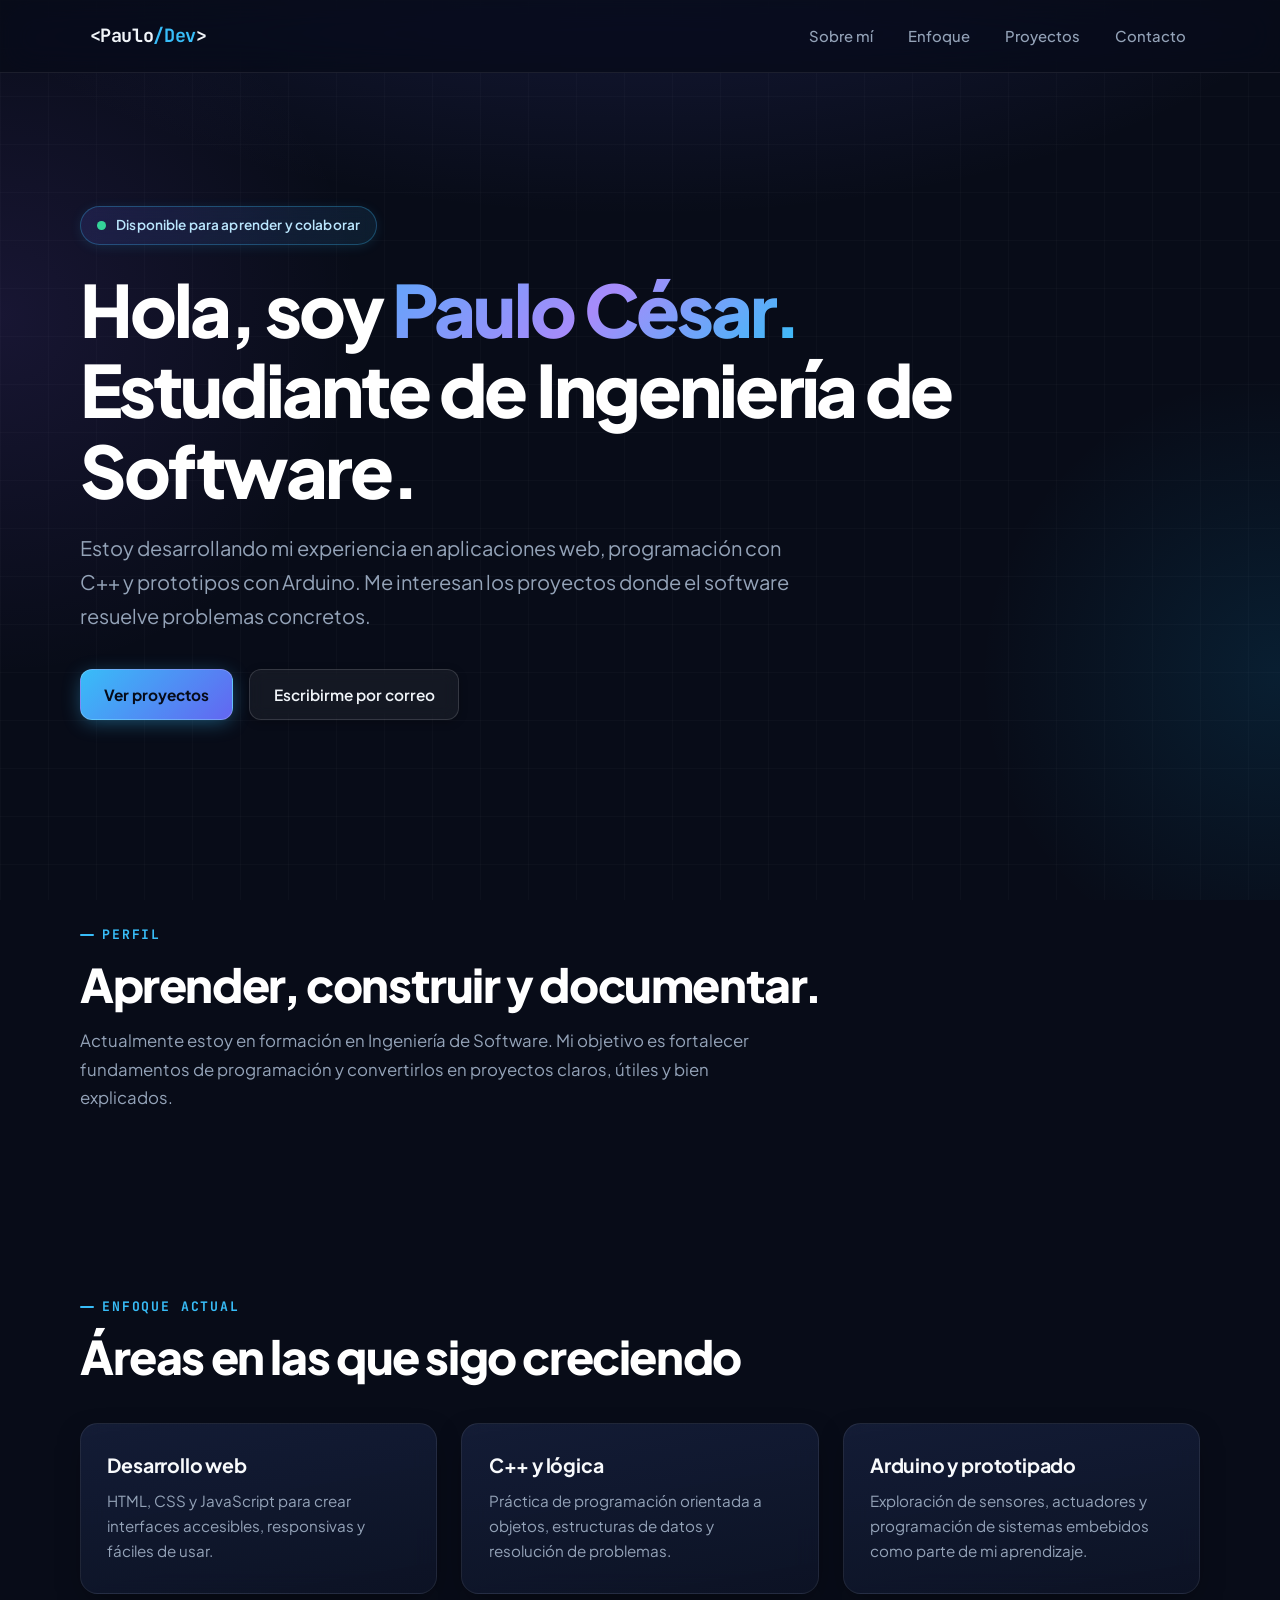
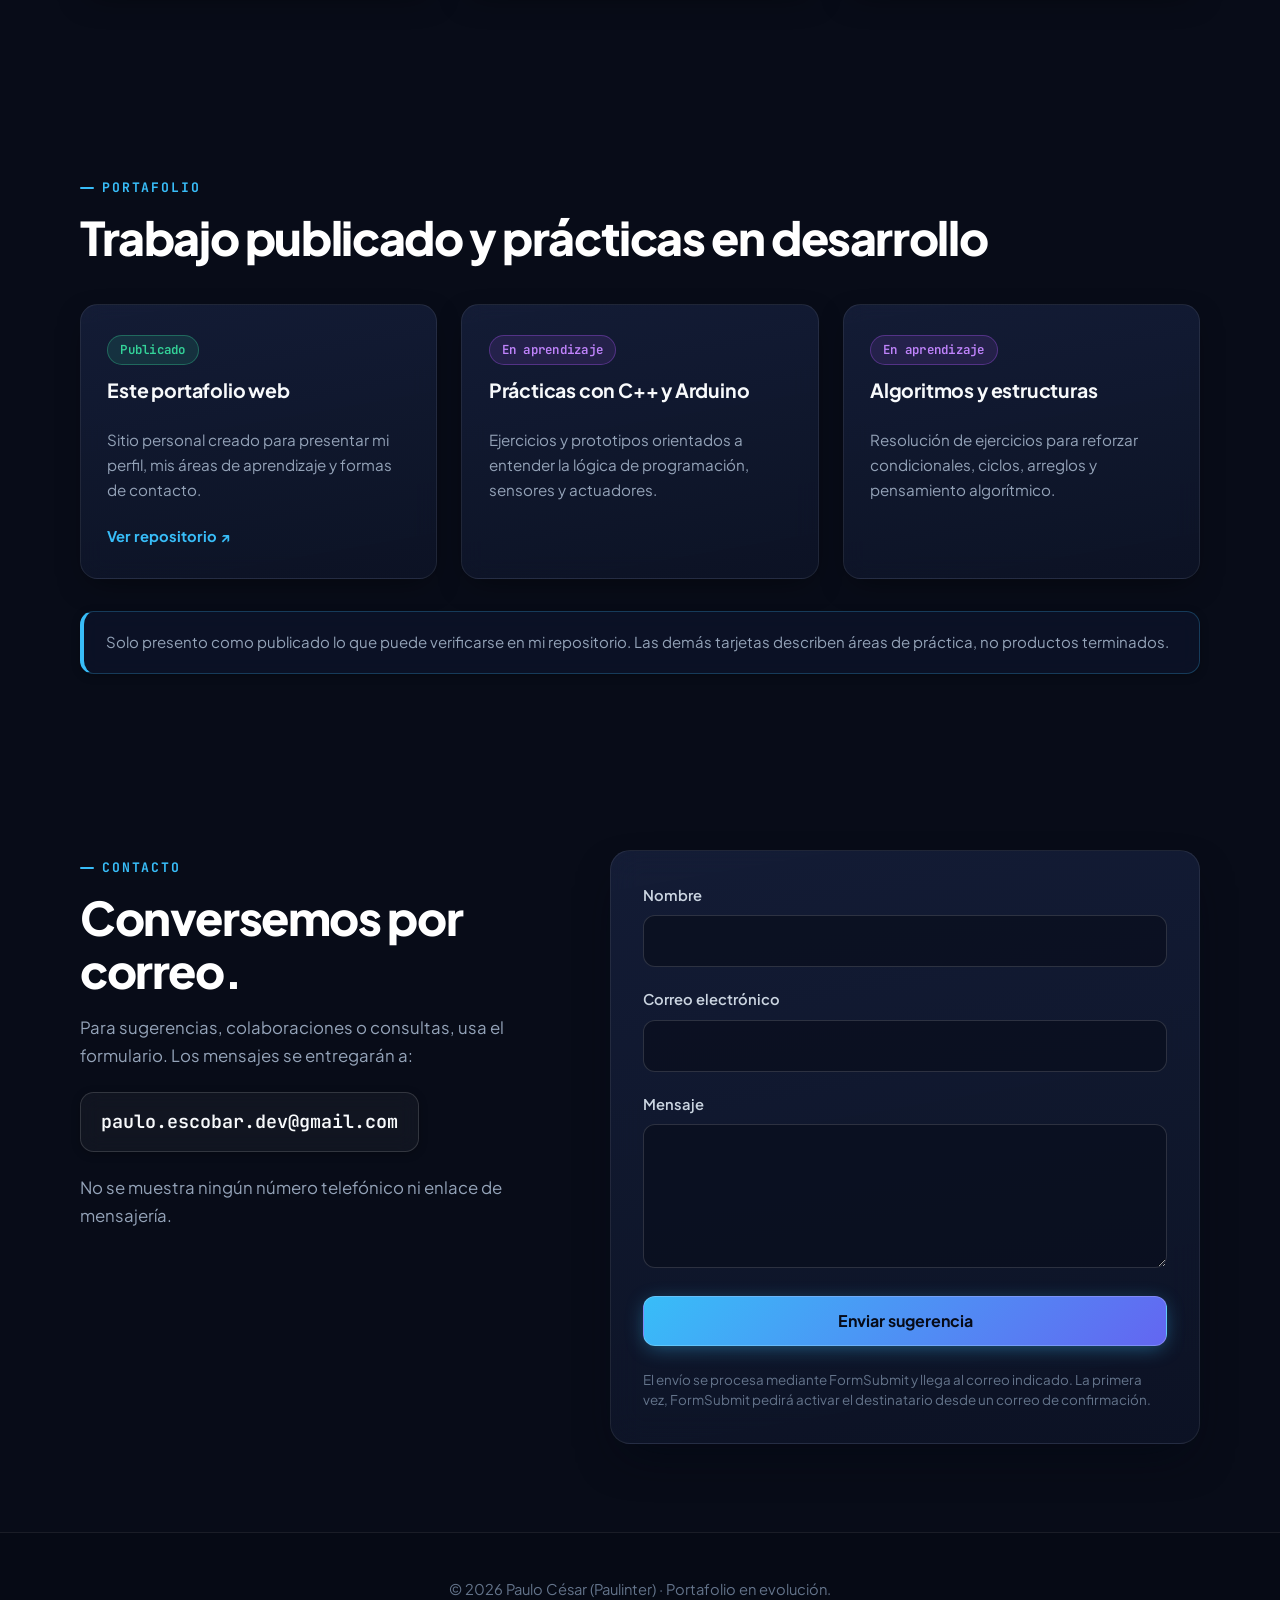
==== commit 2ff285e4: "Mejora diseno visual, tipografia y estilos modernos sin alterar textos" ====
--- a/index.html
+++ b/index.html
@@ -1,59 +1,26 @@
 <!doctype html>
-<html lang="es"><head>
+<html lang="es">
+<head>
   <meta charset="utf-8">
   <meta name="viewport" content="width=device-width, initial-scale=1">
   <meta name="description" content="Portafolio de Paulo César, estudiante de Ingeniería de Software enfocado en desarrollo web, C++ y sistemas con Arduino.">
-  <meta name="theme-color" content="#0b1020">
+  <meta name="theme-color" content="#080c18">
   <title>Paulo César | Portafolio</title>
-  <style>
-    :root { --bg:#0b1020; --surface:#121a31; --line:#26345c; --text:#eef2ff; --muted:#b4c0e0; --accent:#77a5ff; --accent-2:#a78bfa; --success:#5eead4; }
-    * { box-sizing:border-box; }
-    html { scroll-behavior:smooth; }
-    body { margin:0; color:var(--text); background:radial-gradient(circle at 85% 0%,#253a73 0,transparent 31rem),radial-gradient(circle at 0 30%,#3b2367 0,transparent 28rem),var(--bg); font:16px/1.6 system-ui,-apple-system,BlinkMacSystemFont,"Segoe UI",sans-serif; }
-    a { color:inherit; }
-    .wrap { width:min(1100px,calc(100% - 2rem)); margin:auto; }
-    header { position:sticky; top:0; z-index:4; border-bottom:1px solid #273354aa; background:#0b1020e8; backdrop-filter:blur(12px); }
-    nav { min-height:4.5rem; display:flex; align-items:center; justify-content:space-between; gap:1rem; }
-    .brand { font-size:1.1rem; font-weight:800; text-decoration:none; letter-spacing:.03em; }
-    .brand span { color:var(--accent); }
-    .navlinks { display:flex; flex-wrap:wrap; justify-content:flex-end; gap:1rem; font-size:.93rem; }
-    .navlinks a { color:var(--muted); text-decoration:none; }
-    .navlinks a:hover,.navlinks a:focus { color:var(--text); }
-    section { padding:5rem 0; }
-    .hero { min-height:76vh; display:grid; place-items:center; padding:6rem 0; }
-    .eyebrow { display:inline-flex; align-items:center; gap:.5rem; padding:.35rem .7rem; border:1px solid #5876c8; border-radius:999px; color:#cbd8ff; background:#162143b5; font-size:.86rem; font-weight:700; }
-    .eyebrow::before { content:""; width:.5rem; height:.5rem; border-radius:50%; background:var(--success); box-shadow:0 0 1rem var(--success); }
-    h1,h2,h3 { line-height:1.15; margin:0 0 1rem; }
-    h1 { max-width:850px; margin-top:1.2rem; font-size:clamp(2.5rem,8vw,5.5rem); letter-spacing:-.06em; }
-    h1 em { color:var(--accent); font-style:normal; }
-    .lead { max-width:700px; margin:0; color:var(--muted); font-size:clamp(1.05rem,2vw,1.25rem); }
-    .actions { display:flex; flex-wrap:wrap; gap:.75rem; margin-top:2rem; }
-    .button { display:inline-flex; align-items:center; justify-content:center; min-height:2.9rem; padding:.65rem 1rem; border:1px solid var(--line); border-radius:.7rem; color:var(--text); background:#172243; font-weight:750; text-decoration:none; cursor:pointer; }
-    .button.primary { border-color:transparent; color:#071024; background:linear-gradient(100deg,var(--accent),#9ab8ff); }
-    .button:hover,.button:focus { transform:translateY(-2px); filter:brightness(1.1); }
-    .section-label { color:var(--accent); text-transform:uppercase; font-size:.8rem; letter-spacing:.13em; font-weight:800; }
-    h2 { font-size:clamp(1.9rem,4vw,3.1rem); letter-spacing:-.04em; }
-    .intro { max-width:680px; color:var(--muted); }
-    .grid { display:grid; gap:1rem; grid-template-columns:repeat(3,1fr); margin-top:2rem; }
-    .card { padding:1.35rem; border:1px solid var(--line); border-radius:1rem; background:linear-gradient(145deg,#182344d9,#10182ed9); box-shadow:0 1.4rem 3rem #04081645; }
-    .card p { margin:0; color:var(--muted); }
-    .card h3 { font-size:1.1rem; }
-    .project { display:grid; gap:.7rem; }
-    .tag { width:max-content; color:#cdd9ff; border:1px solid #3a4d82; border-radius:999px; padding:.22rem .6rem; font-size:.8rem; }
-    .project a { color:#cdd9ff; font-weight:700; }
-    .note { margin-top:1.2rem; padding:1rem; border-left:3px solid var(--accent); color:var(--muted); background:#111a34b3; }
-    .contact { display:grid; grid-template-columns:.85fr 1.15fr; gap:2rem; align-items:start; }
-    .email { display:block; margin:1rem 0; color:var(--text); font-size:clamp(1.1rem,2vw,1.4rem); font-weight:800; word-break:break-word; }
-    form { display:grid; gap:1rem; }
-    label { display:grid; gap:.4rem; font-weight:700; }
-    input,textarea { width:100%; padding:.8rem .9rem; border:1px solid #425886; border-radius:.65rem; color:var(--text); background:#0c1327; font:inherit; }
-    input:focus,textarea:focus { outline:3px solid #77a5ff55; border-color:var(--accent); }
-    textarea { min-height:9rem; resize:vertical; }
-    .form-help { margin:0; color:var(--muted); font-size:.9rem; }
-    footer { padding:2rem 0; border-top:1px solid var(--line); color:var(--muted); font-size:.9rem; }
-    @media (max-width:750px) { .grid,.contact { grid-template-columns:1fr; } nav { padding:.75rem 0; align-items:flex-start; } .navlinks { gap:.55rem .85rem; } section { padding:3.8rem 0; } }
-    @media (prefers-reduced-motion:reduce) { html { scroll-behavior:auto; } .button { transition:none; } }
-  </style>
+
+  <!-- Favicon -->
+  <link rel="icon" type="image/x-icon" href="favicon.ico">
+  <link rel="icon" type="image/png" sizes="512x512" href="favicon-512.png">
+
+  <!-- Google Fonts -->
+  <link rel="preconnect" href="https://fonts.googleapis.com">
+  <link rel="preconnect" href="https://fonts.gstatic.com" crossorigin>
+  <link href="https://fonts.googleapis.com/css2?family=JetBrains+Mono:wght@400;500;600;700&family=Plus+Jakarta+Sans:wght@400;500;600;700;800&display=swap" rel="stylesheet">
+
+  <!-- Stylesheet -->
+  <link rel="stylesheet" href="css/style.css">
+
+  <!-- Script -->
+  <script src="js/main.js" defer></script>
 </head>
 <body>
   <header>
@@ -91,9 +58,18 @@
         <p class="section-label">Enfoque actual</p>
         <h2>Áreas en las que sigo creciendo</h2>
         <div class="grid">
-          <article class="card"><h3>Desarrollo web</h3><p>HTML, CSS y JavaScript para crear interfaces accesibles, responsivas y fáciles de usar.</p></article>
-          <article class="card"><h3>C++ y lógica</h3><p>Práctica de programación orientada a objetos, estructuras de datos y resolución de problemas.</p></article>
-          <article class="card"><h3>Arduino y prototipado</h3><p>Exploración de sensores, actuadores y programación de sistemas embebidos como parte de mi aprendizaje.</p></article>
+          <article class="card">
+            <h3>Desarrollo web</h3>
+            <p>HTML, CSS y JavaScript para crear interfaces accesibles, responsivas y fáciles de usar.</p>
+          </article>
+          <article class="card">
+            <h3>C++ y lógica</h3>
+            <p>Práctica de programación orientada a objetos, estructuras de datos y resolución de problemas.</p>
+          </article>
+          <article class="card">
+            <h3>Arduino y prototipado</h3>
+            <p>Exploración de sensores, actuadores y programación de sistemas embebidos como parte de mi aprendizaje.</p>
+          </article>
         </div>
       </div>
     </section>
@@ -151,7 +127,8 @@
       </div>
     </section>
   </main>
-  <footer><div class="wrap">© 2026 Paulo César (Paulinter) · Portafolio en evolución.</div></footer>
-
-
-</body></html>
+  <footer>
+    <div class="wrap">© 2026 Paulo César (Paulinter) · Portafolio en evolución.</div>
+  </footer>
+</body>
+</html>
--- a/css/style.css
+++ b/css/style.css
@@ -0,0 +1,690 @@
+/* ==========================================================================
+   PORTAFOLIO WEB — PAULO CÉSAR (PAULINTER)
+   Diseño Visual Moderno, Limpio & Profesional
+   ========================================================================== */
+
+/* --------------------------------------------------------------------------
+   1. VARIABLES & DESIGN TOKENS
+   -------------------------------------------------------------------------- */
+:root {
+  /* Paleta principal */
+  --bg-main: #080c18;
+  --bg-surface: #10172c;
+  --bg-card: rgba(18, 26, 50, 0.65);
+  --bg-card-hover: rgba(25, 36, 68, 0.75);
+  --bg-input: rgba(10, 15, 30, 0.75);
+  
+  /* Bordes & líneas */
+  --line-subtle: rgba(255, 255, 255, 0.08);
+  --line-light: rgba(255, 255, 255, 0.14);
+  --line-glow: rgba(56, 189, 248, 0.35);
+
+  /* Texto */
+  --text-main: #f1f5f9;
+  --text-muted: #94a3b8;
+  --text-dim: #64748b;
+
+  /* Acentos */
+  --accent: #38bdf8;
+  --accent-blue: #60a5fa;
+  --accent-purple: #818cf8;
+  --accent-violet: #a78bfa;
+  --accent-glow: rgba(56, 189, 248, 0.25);
+  --success: #34d399;
+  --success-glow: rgba(52, 211, 153, 0.3);
+  --warning: #fbbf24;
+
+  /* Gradientes */
+  --grad-primary: linear-gradient(135deg, #38bdf8 0%, #6366f1 100%);
+  --grad-text: linear-gradient(135deg, #60a5fa 0%, #a78bfa 50%, #38bdf8 100%);
+  --grad-card: linear-gradient(170deg, rgba(24, 34, 64, 0.75) 0%, rgba(13, 20, 39, 0.85) 100%);
+  --grad-hero-badge: linear-gradient(135deg, rgba(99, 102, 241, 0.15) 0%, rgba(56, 189, 248, 0.1) 100%);
+
+  /* Sombras */
+  --shadow-sm: 0 2px 8px rgba(0, 0, 0, 0.25);
+  --shadow-md: 0 10px 30px -10px rgba(0, 0, 0, 0.5);
+  --shadow-lg: 0 20px 45px -15px rgba(3, 7, 18, 0.65);
+  --shadow-glow: 0 0 35px -5px rgba(56, 189, 248, 0.2);
+
+  /* Tipografía */
+  --font-sans: 'Plus Jakarta Sans', system-ui, -apple-system, BlinkMacSystemFont, "Segoe UI", Roboto, sans-serif;
+  --font-mono: 'JetBrains Mono', 'Fira Code', Consolas, monospace;
+
+  /* Transición */
+  --transition: all 0.25s cubic-bezier(0.16, 1, 0.3, 1);
+}
+
+/* --------------------------------------------------------------------------
+   2. RESET & BASE
+   -------------------------------------------------------------------------- */
+*, *::before, *::after {
+  box-sizing: border-box;
+  margin: 0;
+  padding: 0;
+}
+
+html {
+  scroll-behavior: smooth;
+  scroll-padding-top: 5.5rem;
+}
+
+body {
+  margin: 0;
+  color: var(--text-main);
+  background-color: var(--bg-main);
+  background-image: 
+    radial-gradient(ellipse 90% 60% at 50% -15%, rgba(99, 102, 241, 0.2) 0%, transparent 65%),
+    radial-gradient(circle 600px at 0% 35%, rgba(139, 92, 246, 0.12) 0%, transparent 60%),
+    radial-gradient(circle 500px at 100% 75%, rgba(14, 165, 233, 0.12) 0%, transparent 60%),
+    linear-gradient(to right, rgba(255, 255, 255, 0.02) 1px, transparent 1px),
+    linear-gradient(to bottom, rgba(255, 255, 255, 0.02) 1px, transparent 1px);
+  background-size: 100% 100%, 100% 100%, 100% 100%, 48px 48px, 48px 48px;
+  background-attachment: fixed;
+  font-family: var(--font-sans);
+  font-size: 16px;
+  line-height: 1.65;
+  -webkit-font-smoothing: antialiased;
+  -moz-osx-font-smoothing: grayscale;
+  overflow-x: hidden;
+}
+
+a {
+  color: inherit;
+  text-decoration: none;
+}
+
+.wrap {
+  width: min(1120px, calc(100% - 2.5rem));
+  margin-inline: auto;
+}
+
+/* --------------------------------------------------------------------------
+   3. HEADER & NAVIGATION
+   -------------------------------------------------------------------------- */
+header {
+  position: sticky;
+  top: 0;
+  z-index: 100;
+  border-bottom: 1px solid var(--line-subtle);
+  background: rgba(8, 12, 24, 0.82);
+  backdrop-filter: blur(16px) saturate(180%);
+  -webkit-backdrop-filter: blur(16px) saturate(180%);
+  transition: border-color 0.2s ease, background 0.2s ease;
+}
+
+header.scrolled {
+  border-bottom-color: var(--line-light);
+  background: rgba(8, 12, 24, 0.94);
+  box-shadow: 0 4px 20px rgba(0, 0, 0, 0.35);
+}
+
+nav {
+  min-height: 4.5rem;
+  display: flex;
+  align-items: center;
+  justify-content: space-between;
+  gap: 1.5rem;
+}
+
+.brand {
+  font-family: var(--font-mono);
+  font-size: 1.15rem;
+  font-weight: 700;
+  letter-spacing: -0.02em;
+  color: var(--text-main);
+  display: inline-flex;
+  align-items: center;
+  padding: 0.4rem 0.6rem;
+  border-radius: 8px;
+  transition: var(--transition);
+}
+
+.brand span {
+  color: var(--accent);
+  transition: color 0.2s ease;
+}
+
+.brand:hover {
+  background: rgba(255, 255, 255, 0.05);
+  transform: translateY(-1px);
+}
+
+.brand:hover span {
+  color: #7dd3fc;
+  text-shadow: 0 0 12px var(--accent-glow);
+}
+
+.navlinks {
+  display: flex;
+  align-items: center;
+  flex-wrap: wrap;
+  justify-content: flex-end;
+  gap: 0.5rem;
+  font-size: 0.93rem;
+  font-weight: 500;
+}
+
+.navlinks a {
+  position: relative;
+  padding: 0.45rem 0.85rem;
+  border-radius: 8px;
+  color: var(--text-muted);
+  transition: var(--transition);
+}
+
+.navlinks a:hover,
+.navlinks a:focus-visible {
+  color: var(--text-main);
+  background: rgba(255, 255, 255, 0.06);
+}
+
+.navlinks a.active {
+  color: var(--accent);
+  background: rgba(56, 189, 248, 0.08);
+}
+
+/* --------------------------------------------------------------------------
+   4. HERO SECTION
+   -------------------------------------------------------------------------- */
+section {
+  padding: 5.5rem 0;
+  position: relative;
+}
+
+.hero {
+  min-height: 84vh;
+  display: flex;
+  align-items: center;
+  padding: 6.5rem 0 5rem;
+}
+
+.eyebrow {
+  display: inline-flex;
+  align-items: center;
+  gap: 0.65rem;
+  padding: 0.45rem 1rem;
+  border: 1px solid rgba(56, 189, 248, 0.3);
+  border-radius: 999px;
+  color: #bae6fd;
+  background: var(--grad-hero-badge);
+  font-size: 0.85rem;
+  font-weight: 600;
+  letter-spacing: 0.01em;
+  box-shadow: 0 2px 14px -3px rgba(56, 189, 248, 0.2);
+  backdrop-filter: blur(8px);
+}
+
+.eyebrow::before {
+  content: "";
+  display: inline-block;
+  width: 0.55rem;
+  height: 0.55rem;
+  border-radius: 50%;
+  background: var(--success);
+  box-shadow: 0 0 0 0 var(--success-glow);
+  animation: pulse-ring 2.2s infinite cubic-bezier(0.45, 0, 0.55, 1);
+}
+
+@keyframes pulse-ring {
+  0% {
+    box-shadow: 0 0 0 0 rgba(52, 211, 153, 0.8);
+  }
+  70% {
+    box-shadow: 0 0 0 8px rgba(52, 211, 153, 0);
+  }
+  100% {
+    box-shadow: 0 0 0 0 rgba(52, 211, 153, 0);
+  }
+}
+
+h1, h2, h3 {
+  line-height: 1.15;
+  margin: 0 0 1rem;
+  font-weight: 800;
+  color: #ffffff;
+}
+
+h1 {
+  max-width: 900px;
+  margin-top: 1.5rem;
+  font-size: clamp(2.4rem, 6.5vw, 4.5rem);
+  letter-spacing: -0.04em;
+  line-height: 1.12;
+}
+
+h1 em {
+  background: var(--grad-text);
+  -webkit-background-clip: text;
+  -webkit-text-fill-color: transparent;
+  background-clip: text;
+  font-style: normal;
+  display: inline-block;
+}
+
+.lead {
+  max-width: 720px;
+  margin: 1.25rem 0 0;
+  color: var(--text-muted);
+  font-size: clamp(1.08rem, 2vw, 1.25rem);
+  line-height: 1.7;
+}
+
+.actions {
+  display: flex;
+  flex-wrap: wrap;
+  gap: 1rem;
+  margin-top: 2.25rem;
+}
+
+/* --------------------------------------------------------------------------
+   5. BUTTONS
+   -------------------------------------------------------------------------- */
+.button {
+  display: inline-flex;
+  align-items: center;
+  justify-content: center;
+  min-height: 3.1rem;
+  padding: 0.75rem 1.45rem;
+  border: 1px solid var(--line-light);
+  border-radius: 0.75rem;
+  color: var(--text-main);
+  background: rgba(255, 255, 255, 0.05);
+  font-family: var(--font-sans);
+  font-size: 0.96rem;
+  font-weight: 600;
+  text-decoration: none;
+  cursor: pointer;
+  box-shadow: var(--shadow-sm);
+  backdrop-filter: blur(8px);
+  transition: var(--transition);
+}
+
+.button:hover,
+.button:focus-visible {
+  transform: translateY(-2px);
+  background: rgba(255, 255, 255, 0.09);
+  border-color: rgba(255, 255, 255, 0.25);
+  color: #ffffff;
+  box-shadow: var(--shadow-md);
+}
+
+.button.primary {
+  border: 1px solid rgba(255, 255, 255, 0.2);
+  color: #060b19;
+  background: var(--grad-primary);
+  font-weight: 700;
+  box-shadow: 0 4px 20px -3px rgba(56, 189, 248, 0.45);
+}
+
+.button.primary:hover,
+.button.primary:focus-visible {
+  background: linear-gradient(135deg, #7dd3fc 0%, #818cf8 100%);
+  box-shadow: 0 8px 28px -2px rgba(56, 189, 248, 0.6);
+  color: #040711;
+  transform: translateY(-2px);
+}
+
+.button:active {
+  transform: translateY(0);
+}
+
+/* --------------------------------------------------------------------------
+   6. SECTION HEADINGS & LABELS
+   -------------------------------------------------------------------------- */
+.section-label {
+  display: inline-flex;
+  align-items: center;
+  gap: 0.5rem;
+  color: var(--accent);
+  text-transform: uppercase;
+  font-family: var(--font-mono);
+  font-size: 0.82rem;
+  letter-spacing: 0.14em;
+  font-weight: 700;
+  margin-bottom: 0.75rem;
+}
+
+.section-label::before {
+  content: "";
+  display: inline-block;
+  width: 14px;
+  height: 2px;
+  background: var(--accent);
+  border-radius: 2px;
+}
+
+h2 {
+  font-size: clamp(2rem, 4vw, 2.9rem);
+  letter-spacing: -0.03em;
+  margin-bottom: 1rem;
+}
+
+.intro {
+  max-width: 680px;
+  color: var(--text-muted);
+  font-size: 1.05rem;
+  line-height: 1.7;
+}
+
+/* --------------------------------------------------------------------------
+   7. CARDS & GRID LAYOUT
+   -------------------------------------------------------------------------- */
+.grid {
+  display: grid;
+  gap: 1.5rem;
+  grid-template-columns: repeat(3, 1fr);
+  margin-top: 2.5rem;
+}
+
+.card {
+  position: relative;
+  padding: 1.85rem 1.65rem;
+  border: 1px solid var(--line-subtle);
+  border-radius: 1.1rem;
+  background: var(--grad-card);
+  box-shadow: var(--shadow-md);
+  backdrop-filter: blur(12px);
+  display: flex;
+  flex-direction: column;
+  transition: var(--transition);
+  overflow: hidden;
+}
+
+.card::before {
+  content: "";
+  position: absolute;
+  top: 0;
+  left: 0;
+  right: 0;
+  height: 2px;
+  background: linear-gradient(90deg, transparent, rgba(56, 189, 248, 0.4), transparent);
+  opacity: 0;
+  transition: opacity 0.3s ease;
+}
+
+.card:hover {
+  transform: translateY(-5px);
+  border-color: var(--line-glow);
+  box-shadow: var(--shadow-lg), var(--shadow-glow);
+  background: linear-gradient(170deg, rgba(28, 40, 75, 0.8) 0%, rgba(16, 24, 46, 0.9) 100%);
+}
+
+.card:hover::before {
+  opacity: 1;
+}
+
+.card h3 {
+  font-size: 1.22rem;
+  font-weight: 700;
+  color: #f8fafc;
+  margin-bottom: 0.75rem;
+  letter-spacing: -0.01em;
+}
+
+.card p {
+  margin: 0;
+  color: var(--text-muted);
+  font-size: 0.95rem;
+  line-height: 1.65;
+}
+
+/* Project cards specific */
+.project {
+  display: flex;
+  flex-direction: column;
+  gap: 0.85rem;
+}
+
+.tag {
+  align-self: flex-start;
+  color: #bae6fd;
+  background: rgba(56, 189, 248, 0.1);
+  border: 1px solid rgba(56, 189, 248, 0.28);
+  border-radius: 999px;
+  padding: 0.25rem 0.75rem;
+  font-family: var(--font-mono);
+  font-size: 0.78rem;
+  font-weight: 600;
+  letter-spacing: 0.02em;
+}
+
+/* Color distinction for status tags */
+.card.project:nth-child(1) .tag {
+  color: #34d399;
+  background: rgba(52, 211, 153, 0.12);
+  border-color: rgba(52, 211, 153, 0.35);
+}
+
+.card.project:nth-child(2) .tag,
+.card.project:nth-child(3) .tag {
+  color: #c084fc;
+  background: rgba(168, 85, 247, 0.12);
+  border-color: rgba(168, 85, 247, 0.35);
+}
+
+.project a {
+  display: inline-flex;
+  align-items: center;
+  gap: 0.4rem;
+  margin-top: auto;
+  padding-top: 0.5rem;
+  color: var(--accent);
+  font-weight: 700;
+  font-size: 0.92rem;
+  transition: var(--transition);
+}
+
+.project a:hover {
+  color: #7dd3fc;
+  transform: translateX(3px);
+}
+
+/* Note Callout */
+.note {
+  margin-top: 2rem;
+  padding: 1.15rem 1.4rem;
+  border-radius: 0.85rem;
+  border: 1px solid rgba(56, 189, 248, 0.25);
+  border-left: 4px solid var(--accent);
+  color: var(--text-muted);
+  background: rgba(14, 23, 48, 0.6);
+  backdrop-filter: blur(10px);
+  font-size: 0.94rem;
+  line-height: 1.65;
+  box-shadow: var(--shadow-sm);
+}
+
+/* --------------------------------------------------------------------------
+   8. CONTACT SECTION & FORM
+   -------------------------------------------------------------------------- */
+.contact {
+  display: grid;
+  grid-template-columns: 0.9fr 1.1fr;
+  gap: 3rem;
+  align-items: start;
+}
+
+.email {
+  display: inline-flex;
+  align-items: center;
+  gap: 0.6rem;
+  margin: 1.35rem 0;
+  padding: 0.85rem 1.25rem;
+  border: 1px solid var(--line-light);
+  border-radius: 0.85rem;
+  background: rgba(255, 255, 255, 0.04);
+  color: #f8fafc;
+  font-family: var(--font-mono);
+  font-size: clamp(0.95rem, 2vw, 1.15rem);
+  font-weight: 600;
+  word-break: break-all;
+  backdrop-filter: blur(10px);
+  box-shadow: var(--shadow-sm);
+  transition: var(--transition);
+}
+
+.email:hover,
+.email:focus-visible {
+  border-color: var(--accent);
+  background: rgba(56, 189, 248, 0.08);
+  color: #38bdf8;
+  transform: translateY(-2px);
+  box-shadow: var(--shadow-md), 0 0 20px -5px rgba(56, 189, 248, 0.3);
+}
+
+form {
+  display: grid;
+  gap: 1.25rem;
+  padding: 2rem;
+  border: 1px solid var(--line-subtle);
+  border-radius: 1.25rem;
+  background: var(--grad-card);
+  box-shadow: var(--shadow-lg);
+  backdrop-filter: blur(16px);
+}
+
+label {
+  display: grid;
+  gap: 0.5rem;
+  font-size: 0.92rem;
+  font-weight: 600;
+  color: #cbd5e1;
+}
+
+input, textarea {
+  width: 100%;
+  padding: 0.85rem 1.05rem;
+  border: 1px solid var(--line-light);
+  border-radius: 0.75rem;
+  color: #f8fafc;
+  background: var(--bg-input);
+  font-family: var(--font-sans);
+  font-size: 0.95rem;
+  line-height: 1.5;
+  transition: var(--transition);
+}
+
+input::placeholder, textarea::placeholder {
+  color: var(--text-dim);
+}
+
+input:focus, textarea:focus {
+  outline: none;
+  border-color: var(--accent);
+  background: rgba(15, 23, 48, 0.9);
+  box-shadow: 0 0 0 3px rgba(56, 189, 248, 0.25);
+}
+
+textarea {
+  min-height: 9rem;
+  resize: vertical;
+}
+
+form button.button {
+  width: 100%;
+  margin-top: 0.5rem;
+  font-size: 1rem;
+}
+
+.form-help {
+  margin: 0.25rem 0 0;
+  color: var(--text-dim);
+  font-size: 0.84rem;
+  line-height: 1.55;
+}
+
+/* Success notification from FormSubmit ?enviado=1 */
+.form-success-banner {
+  display: flex;
+  align-items: center;
+  gap: 0.75rem;
+  padding: 1rem 1.25rem;
+  margin-bottom: 1.25rem;
+  border-radius: 0.75rem;
+  border: 1px solid rgba(52, 211, 153, 0.4);
+  background: rgba(16, 185, 129, 0.12);
+  color: #a7f3d0;
+  font-size: 0.93rem;
+  font-weight: 600;
+}
+
+/* --------------------------------------------------------------------------
+   9. FOOTER
+   -------------------------------------------------------------------------- */
+footer {
+  padding: 2.75rem 0;
+  border-top: 1px solid var(--line-subtle);
+  color: var(--text-dim);
+  font-size: 0.92rem;
+  text-align: center;
+  background: rgba(6, 10, 20, 0.85);
+}
+
+footer .wrap {
+  display: flex;
+  align-items: center;
+  justify-content: center;
+}
+
+/* --------------------------------------------------------------------------
+   10. RESPONSIVE DESIGN & MEDIA QUERIES
+   -------------------------------------------------------------------------- */
+@media (max-width: 900px) {
+  .grid {
+    grid-template-columns: repeat(2, 1fr);
+  }
+  .contact {
+    grid-template-columns: 1fr;
+    gap: 2.5rem;
+  }
+}
+
+@media (max-width: 700px) {
+  .grid {
+    grid-template-columns: 1fr;
+  }
+  nav {
+    padding: 0.85rem 0;
+    flex-direction: column;
+    align-items: flex-start;
+    gap: 0.75rem;
+  }
+  .navlinks {
+    width: 100%;
+    justify-content: flex-start;
+    gap: 0.35rem 0.65rem;
+  }
+  .navlinks a {
+    padding: 0.35rem 0.6rem;
+    font-size: 0.88rem;
+  }
+  section {
+    padding: 4rem 0;
+  }
+  .hero {
+    min-height: auto;
+    padding: 4.5rem 0 3.5rem;
+  }
+  .actions {
+    flex-direction: column;
+    width: 100%;
+  }
+  .button {
+    width: 100%;
+  }
+  form {
+    padding: 1.35rem;
+  }
+}
+
+@media (prefers-reduced-motion: reduce) {
+  html {
+    scroll-behavior: auto;
+  }
+  *, *::before, *::after {
+    animation-duration: 0.01ms !important;
+    animation-iteration-count: 1 !important;
+    transition-duration: 0.01ms !important;
+    scroll-behavior: auto !important;
+  }
+}
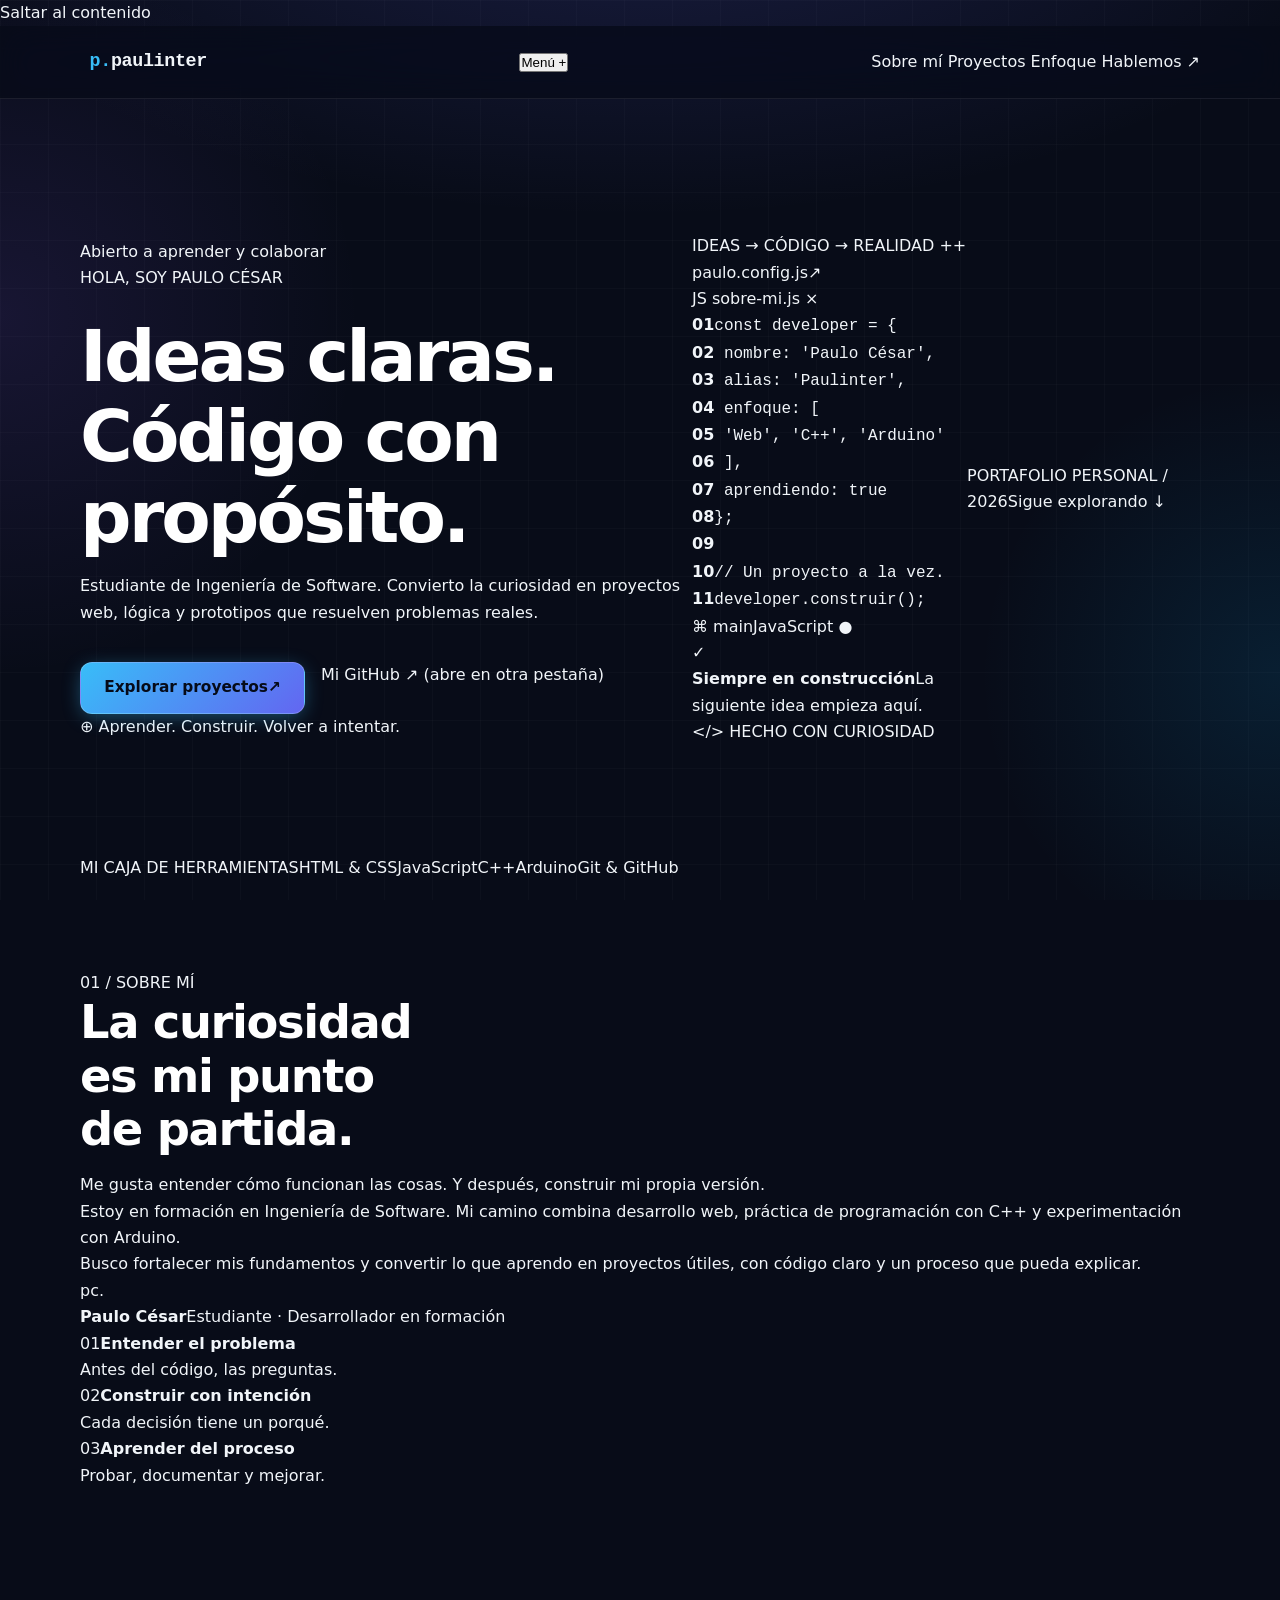
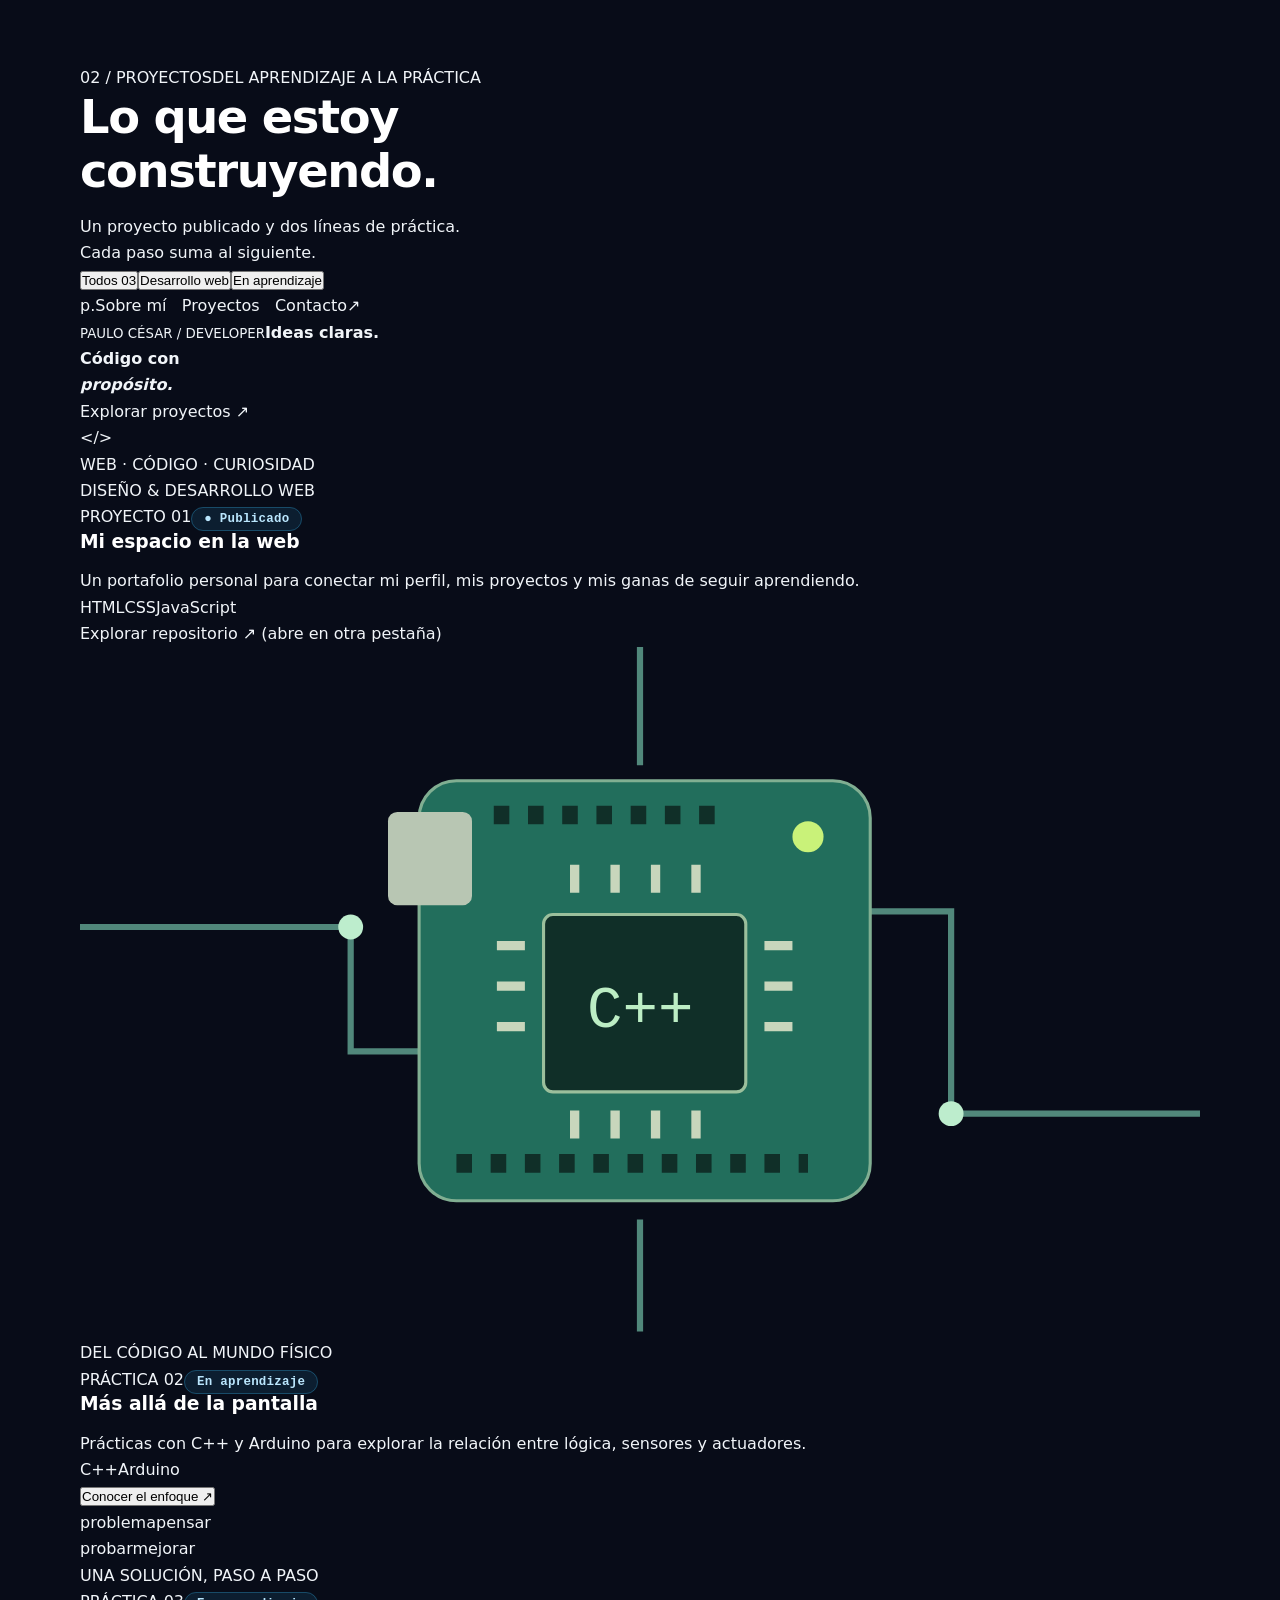
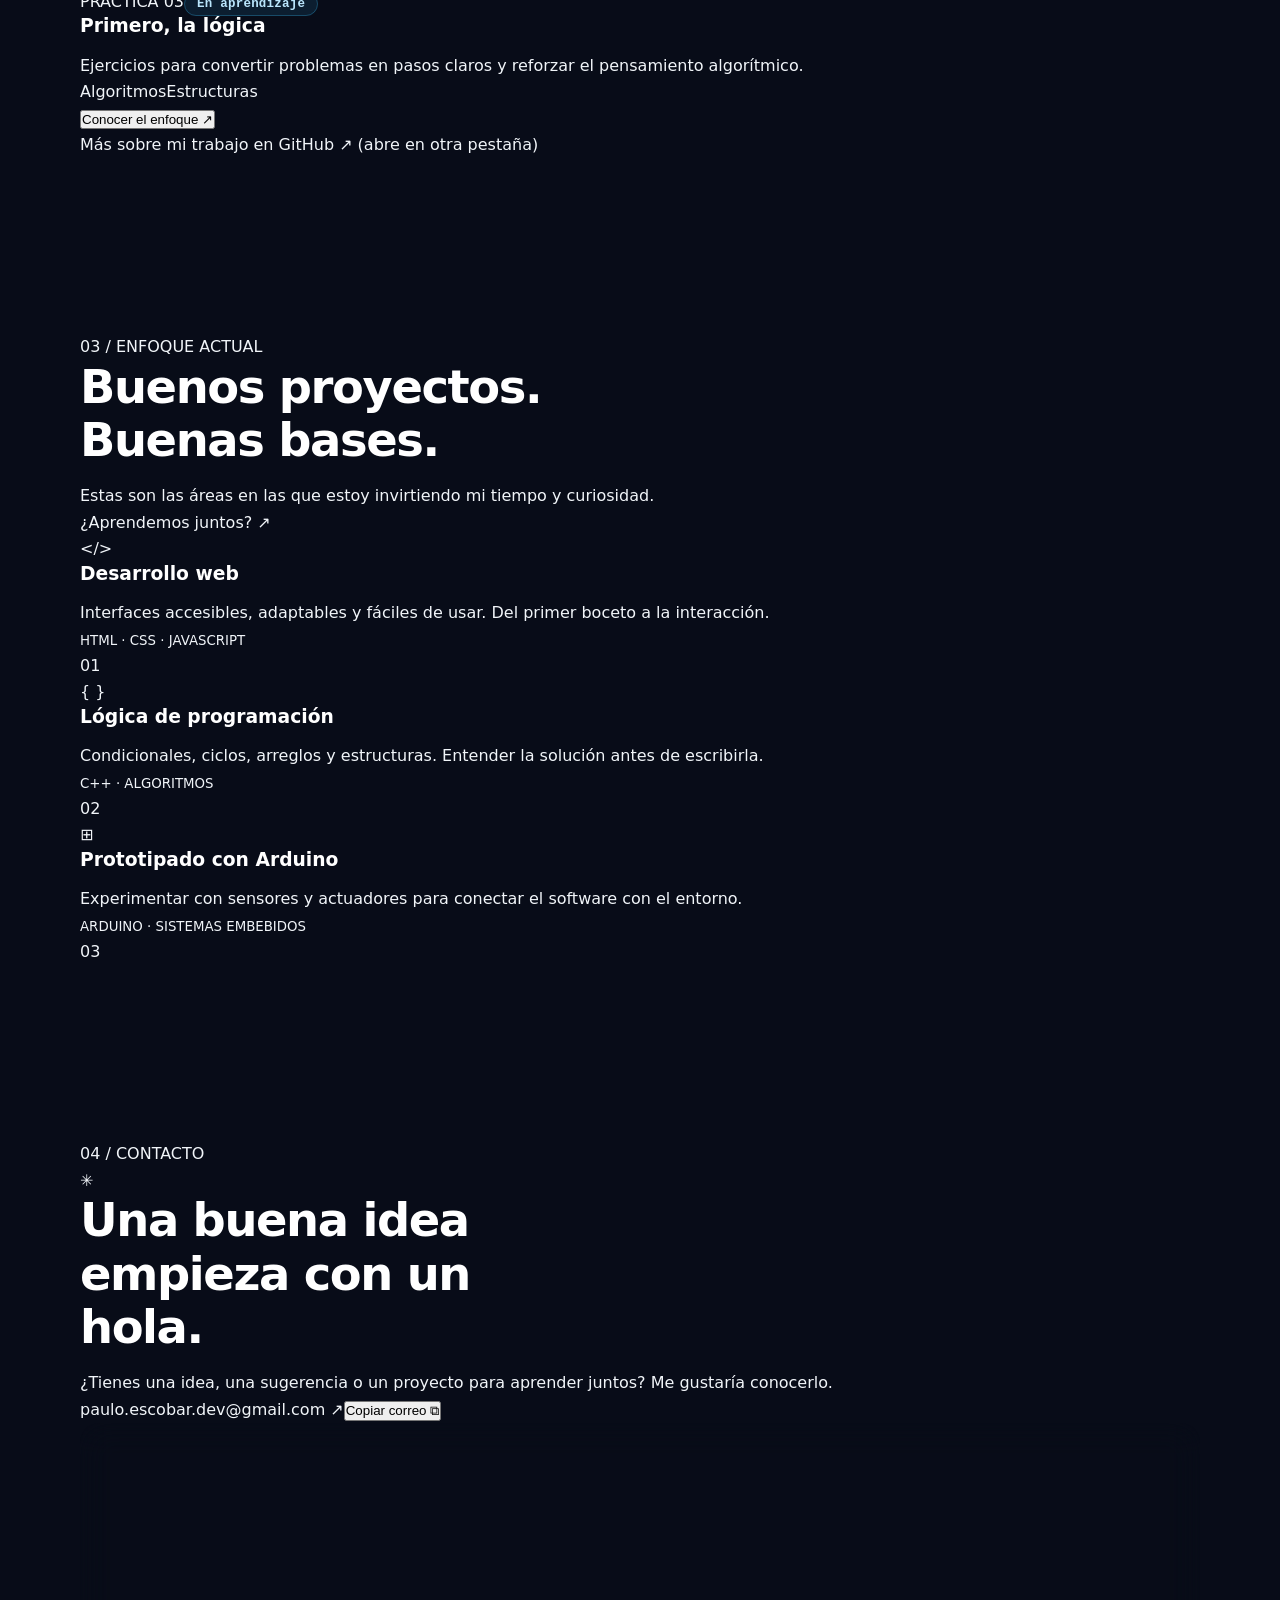
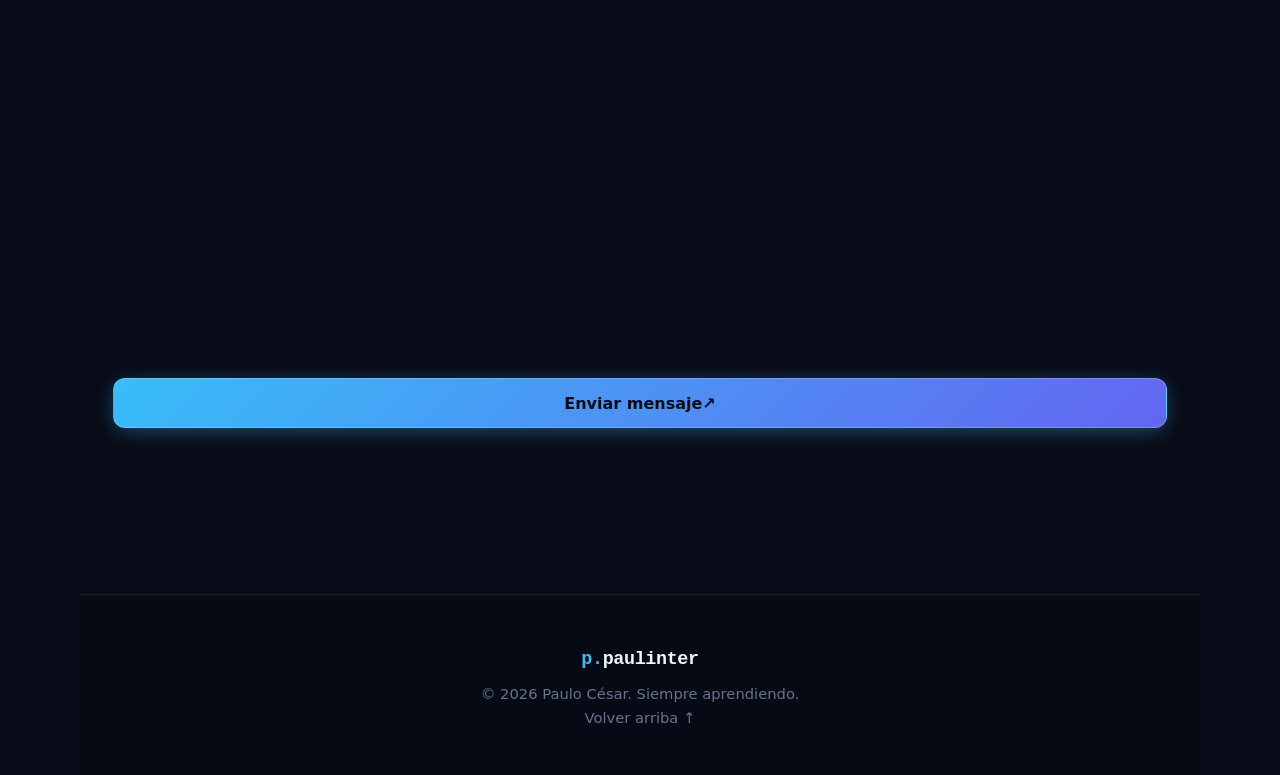
==== commit 6bca1c94: "Rediseña el portafolio personal y actualiza la documentación" ====
--- a/index.html
+++ b/index.html
@@ -1,134 +1,609 @@
 <!doctype html>
 <html lang="es">
-<head>
-  <meta charset="utf-8">
-  <meta name="viewport" content="width=device-width, initial-scale=1">
-  <meta name="description" content="Portafolio de Paulo César, estudiante de Ingeniería de Software enfocado en desarrollo web, C++ y sistemas con Arduino.">
-  <meta name="theme-color" content="#080c18">
-  <title>Paulo César | Portafolio</title>
+  <head>
+    <meta charset="utf-8" />
+    <meta name="viewport" content="width=device-width, initial-scale=1" />
+    <meta
+      name="description"
+      content="Soy Paulo César, estudiante de Ingeniería de Software. Explora mi portafolio, mis proyectos web y mi aprendizaje en C++ y Arduino."
+    />
+    <meta name="theme-color" content="#111413" />
+    <meta property="og:title" content="Paulo César — Código con propósito" />
+    <meta
+      property="og:description"
+      content="Desarrollo web, lógica y prototipos. Un portafolio que crece con cada proyecto."
+    />
+    <meta property="og:type" content="website" />
+    <title>Paulo César — Código con propósito</title>
+    <link rel="icon" href="favicon.ico" sizes="any" />
+    <link rel="icon" type="image/png" href="favicon-512.png" />
+    <link rel="preconnect" href="https://fonts.googleapis.com" />
+    <link rel="preconnect" href="https://fonts.gstatic.com" crossorigin />
+    <link
+      href="https://fonts.googleapis.com/css2?family=DM+Sans:wght@400;500;600;700&family=Manrope:wght@400;500;600;700;800&family=IBM+Plex+Mono:wght@400;500&display=swap"
+      rel="stylesheet"
+    />
+    <link rel="stylesheet" href="css/style.css" />
+    <script src="js/main.js" defer></script>
+  </head>
+  <body>
+    <a class="skip-link" href="#contenido">Saltar al contenido</a>
+    <header class="site-header">
+      <nav class="wrap navigation" aria-label="Navegación principal">
+        <a class="brand" href="#inicio" aria-label="Paulo César, inicio"
+          ><span class="brand-symbol" aria-hidden="true">p.</span>paulinter</a
+        >
+        <button
+          class="menu-toggle"
+          type="button"
+          aria-expanded="false"
+          aria-controls="nav-links"
+        >
+          Menú <span aria-hidden="true">+</span>
+        </button>
+        <div class="nav-links" id="nav-links">
+          <a href="#sobre-mi">Sobre mí</a>
+          <a href="#proyectos">Proyectos</a>
+          <a href="#enfoque">Enfoque</a>
+          <a class="nav-contact" href="#contacto"
+            >Hablemos <span aria-hidden="true">↗</span></a
+          >
+        </div>
+      </nav>
+    </header>
+    <main id="contenido">
+      <section class="hero wrap" id="inicio" aria-labelledby="hero-title">
+        <div class="hero-copy">
+          <p class="availability">
+            <span class="status-dot" aria-hidden="true"></span> Abierto a
+            aprender y colaborar
+          </p>
+          <p class="hero-intro">HOLA, SOY PAULO CÉSAR</p>
+          <h1 id="hero-title">
+            Ideas claras.<br />Código con<br /><span>propósito.</span>
+          </h1>
+          <p class="hero-description">
+            Estudiante de Ingeniería de Software. Convierto la curiosidad en
+            proyectos web, lógica y prototipos que resuelven problemas reales.
+          </p>
+          <div class="actions">
+            <a class="button primary" href="#proyectos"
+              >Explorar proyectos <span aria-hidden="true">↗</span></a
+            >
+            <a
+              class="text-link"
+              href="https://github.com/Paulinter"
+              target="_blank"
+              rel="noopener noreferrer"
+              >Mi GitHub <span aria-hidden="true">↗</span
+              ><span class="sr-only"> (abre en otra pestaña)</span></a
+            >
+          </div>
+          <div class="hero-footnote">
+            <span class="crosshair" aria-hidden="true">⊕</span> Aprender.
+            Construir. Volver a intentar.
+          </div>
+        </div>
+        <div
+          class="hero-art"
+          aria-label="Ilustración de un editor de código con el perfil de Paulo"
+        >
+          <div class="art-grid" aria-hidden="true"></div>
+          <span class="art-label label-top">IDEAS → CÓDIGO → REALIDAD</span>
+          <span class="art-cross cross-one" aria-hidden="true">+</span
+          ><span class="art-cross cross-two" aria-hidden="true">+</span>
+          <div class="code-window">
+            <div class="window-bar">
+              <span class="window-dots" aria-hidden="true"
+                ><i></i><i></i><i></i></span
+              ><span>paulo.config.js</span
+              ><span class="window-icon" aria-hidden="true">↗</span>
+            </div>
+            <div class="editor-tab">
+              <span aria-hidden="true">JS</span> sobre-mi.js
+              <span aria-hidden="true">×</span>
+            </div>
+            <!-- prettier-ignore -->
+            <div class="code-lines" aria-hidden="true">
+              <div><b>01</b><code><span class="code-purple">const</span> developer = {</code></div>
+              <div><b>02</b><code>  nombre: <span class="code-green">'Paulo César'</span>,</code></div>
+              <div><b>03</b><code>  alias: <span class="code-green">'Paulinter'</span>,</code></div>
+              <div><b>04</b><code>  enfoque: [</code></div>
+              <div><b>05</b><code>    <span class="code-green">'Web'</span>, <span class="code-green">'C++'</span>, <span class="code-green">'Arduino'</span></code></div>
+              <div><b>06</b><code>  ],</code></div>
+              <div><b>07</b><code>  aprendiendo: <span class="code-orange">true</span></code></div>
+              <div><b>08</b><code>};</code></div>
+              <div><b>09</b><code> </code></div>
+              <div><b>10</b><code><span class="code-comment">// Un proyecto a la vez.</span></code></div>
+              <div><b>11</b><code>developer.<span class="code-yellow">construir</span>();<span class="code-caret"></span></code></div>
+            </div>
+            <div class="editor-status">
+              <span>⌘ main</span
+              ><span>JavaScript <span class="code-green">●</span></span>
+            </div>
+          </div>
+          <div class="build-badge">
+            <span class="badge-check" aria-hidden="true">✓</span>
+            <div>
+              <strong>Siempre en construcción</strong
+              ><span>La siguiente idea empieza aquí.</span>
+            </div>
+          </div>
+          <span class="art-label label-bottom"
+            >&lt;/&gt; HECHO CON CURIOSIDAD</span
+          >
+        </div>
+        <div class="hero-bottom">
+          <span>PORTAFOLIO PERSONAL <span class="muted">/ 2026</span></span
+          ><a href="#sobre-mi"
+            >Sigue explorando <span aria-hidden="true">↓</span></a
+          >
+        </div>
+      </section>
 
-  <!-- Favicon -->
-  <link rel="icon" type="image/x-icon" href="favicon.ico">
-  <link rel="icon" type="image/png" sizes="512x512" href="favicon-512.png">
+      <div class="tech-band" aria-label="Tecnologías que estoy aprendiendo">
+        <div class="wrap">
+          <span class="band-label">MI CAJA DE HERRAMIENTAS</span
+          ><span>HTML & CSS</span><span>JavaScript</span><span>C++</span
+          ><span>Arduino</span><span>Git & GitHub</span>
+        </div>
+      </div>
 
-  <!-- Google Fonts -->
-  <link rel="preconnect" href="https://fonts.googleapis.com">
-  <link rel="preconnect" href="https://fonts.gstatic.com" crossorigin>
-  <link href="https://fonts.googleapis.com/css2?family=JetBrains+Mono:wght@400;500;600;700&family=Plus+Jakarta+Sans:wght@400;500;600;700;800&display=swap" rel="stylesheet">
+      <section
+        class="section wrap about"
+        id="sobre-mi"
+        aria-labelledby="about-title"
+      >
+        <div class="section-kicker">
+          <span>01 / SOBRE MÍ</span><span class="kicker-line"></span>
+        </div>
+        <div class="about-layout">
+          <h2 id="about-title">
+            La curiosidad<br />es mi punto<br />de
+            <span class="serif-word">partida.</span>
+          </h2>
+          <div class="about-copy">
+            <p class="large-copy">
+              Me gusta entender cómo funcionan las cosas. Y después, construir
+              mi propia versión.
+            </p>
+            <p>
+              Estoy en formación en Ingeniería de Software. Mi camino combina
+              desarrollo web, práctica de programación con C++ y experimentación
+              con Arduino.
+            </p>
+            <p>
+              Busco fortalecer mis fundamentos y convertir lo que aprendo en
+              proyectos útiles, con código claro y un proceso que pueda
+              explicar.
+            </p>
+            <div class="about-signature">
+              <span class="signature-mark" aria-hidden="true">pc.</span>
+              <div>
+                <strong>Paulo César</strong
+                ><span>Estudiante · Desarrollador en formación</span>
+              </div>
+            </div>
+          </div>
+        </div>
+        <div class="principles">
+          <div>
+            <span>01</span><strong>Entender el problema</strong>
+            <p>Antes del código, las preguntas.</p>
+          </div>
+          <div>
+            <span>02</span><strong>Construir con intención</strong>
+            <p>Cada decisión tiene un porqué.</p>
+          </div>
+          <div>
+            <span>03</span><strong>Aprender del proceso</strong>
+            <p>Probar, documentar y mejorar.</p>
+          </div>
+        </div>
+      </section>
 
-  <!-- Stylesheet -->
-  <link rel="stylesheet" href="css/style.css">
+      <section
+        class="projects-section"
+        id="proyectos"
+        aria-labelledby="projects-title"
+      >
+        <div class="wrap section">
+          <div class="section-kicker">
+            <span>02 / PROYECTOS</span><span class="kicker-line"></span
+            ><span>DEL APRENDIZAJE A LA PRÁCTICA</span>
+          </div>
+          <div class="section-heading">
+            <h2 id="projects-title">
+              Lo que estoy<br /><span class="serif-word">construyendo.</span>
+            </h2>
+            <p>
+              Un proyecto publicado y dos líneas de práctica.<br />Cada paso
+              suma al siguiente.
+            </p>
+          </div>
+          <div
+            class="project-filters"
+            role="group"
+            aria-label="Filtrar proyectos"
+          >
+            <button
+              type="button"
+              class="filter active"
+              data-filter="all"
+              aria-pressed="true"
+            >
+              Todos <span>03</span></button
+            ><button
+              type="button"
+              class="filter"
+              data-filter="web"
+              aria-pressed="false"
+            >
+              Desarrollo web</button
+            ><button
+              type="button"
+              class="filter"
+              data-filter="practice"
+              aria-pressed="false"
+            >
+              En aprendizaje
+            </button>
+          </div>
+          <p
+            class="sr-only"
+            id="filter-status"
+            role="status"
+            aria-live="polite"
+          ></p>
+          <div class="project-grid">
+            <article class="project-card featured" data-category="web">
+              <div class="project-visual web-visual" aria-hidden="true">
+                <div class="preview-browser">
+                  <div class="preview-top">
+                    <span>p.</span
+                    ><span>Sobre mí &nbsp; Proyectos &nbsp; Contacto</span
+                    ><span>↗</span>
+                  </div>
+                  <div class="preview-content">
+                    <small>PAULO CÉSAR / DEVELOPER</small
+                    ><strong
+                      >Ideas claras.<br />Código con<br /><em
+                        >propósito.</em
+                      ></strong
+                    >
+                    <div class="preview-cta">Explorar proyectos ↗</div>
+                  </div>
+                  <div class="preview-symbol">&lt;/&gt;</div>
+                  <div class="preview-footer">WEB · CÓDIGO · CURIOSIDAD</div>
+                </div>
+                <span class="visual-caption">DISEÑO & DESARROLLO WEB</span>
+              </div>
+              <div class="project-content">
+                <div class="project-meta">
+                  <span class="project-number">PROYECTO 01</span
+                  ><span class="tag published"
+                    ><span aria-hidden="true">●</span> Publicado</span
+                  >
+                </div>
+                <h3>Mi espacio en la web</h3>
+                <p>
+                  Un portafolio personal para conectar mi perfil, mis proyectos
+                  y mis ganas de seguir aprendiendo.
+                </p>
+                <div class="chips">
+                  <span>HTML</span><span>CSS</span><span>JavaScript</span>
+                </div>
+                <a
+                  class="project-link"
+                  href="https://github.com/Paulinter/PAGINA-WEB-BETA"
+                  target="_blank"
+                  rel="noopener noreferrer"
+                  >Explorar repositorio <span aria-hidden="true">↗</span
+                  ><span class="sr-only"> (abre en otra pestaña)</span></a
+                >
+              </div>
+            </article>
+            <article class="project-card" data-category="practice">
+              <div class="project-visual arduino-visual" aria-hidden="true">
+                <svg viewBox="0 0 360 220" fill="none">
+                  <path
+                    d="M0 90h87v40h42M360 150h-80v-65h-51M180 0v38M180 184v36"
+                    stroke="#51887b"
+                    stroke-width="2"
+                  />
+                  <circle cx="87" cy="90" r="4" fill="#bdedcd" />
+                  <circle cx="280" cy="150" r="4" fill="#bdedcd" />
+                  <rect
+                    x="109"
+                    y="43"
+                    width="145"
+                    height="135"
+                    rx="12"
+                    fill="#226e5c"
+                    stroke="#81af92"
+                  />
+                  <rect
+                    x="149"
+                    y="86"
+                    width="65"
+                    height="57"
+                    rx="3"
+                    fill="#102f28"
+                    stroke="#9bbf9c"
+                  />
+                  <path
+                    d="M159 79v-9m13 9v-9m13 9v-9m13 9v-9M159 158v-9m13 9v-9m13 9v-9m13 9v-9M134 96h9m-9 13h9m-9 13h9M220 96h9m-9 13h9m-9 13h9"
+                    stroke="#c8d6bc"
+                    stroke-width="3"
+                  />
+                  <rect
+                    x="99"
+                    y="53"
+                    width="27"
+                    height="30"
+                    rx="3"
+                    fill="#b8c6b3"
+                  />
+                  <circle cx="234" cy="61" r="5" fill="#c9f279" />
+                  <path
+                    d="M133 54h74M121 166h113"
+                    stroke="#102f28"
+                    stroke-width="6"
+                    stroke-dasharray="5 6"
+                  />
+                  <text
+                    x="163"
+                    y="122"
+                    fill="#bcedc4"
+                    font-family="monospace"
+                    font-size="19"
+                  >
+                    C++
+                  </text></svg
+                ><span class="visual-caption">DEL CÓDIGO AL MUNDO FÍSICO</span>
+              </div>
+              <div class="project-content">
+                <div class="project-meta">
+                  <span class="project-number">PRÁCTICA 02</span
+                  ><span class="tag">En aprendizaje</span>
+                </div>
+                <h3>Más allá de la pantalla</h3>
+                <p>
+                  Prácticas con C++ y Arduino para explorar la relación entre
+                  lógica, sensores y actuadores.
+                </p>
+                <div class="chips"><span>C++</span><span>Arduino</span></div>
+                <button
+                  type="button"
+                  class="project-link"
+                  data-detail="arduino"
+                >
+                  Conocer el enfoque <span aria-hidden="true">↗</span>
+                </button>
+              </div>
+            </article>
+            <article class="project-card" data-category="practice">
+              <div class="project-visual algorithm-visual" aria-hidden="true">
+                <div class="algorithm-art">
+                  <span class="flow-node">problema</span
+                  ><span class="flow-line"></span
+                  ><span class="flow-decision">pensar</span>
+                  <div class="flow-branches">
+                    <span>probar</span><span>mejorar</span>
+                  </div>
+                </div>
+                <span class="visual-caption">UNA SOLUCIÓN, PASO A PASO</span>
+              </div>
+              <div class="project-content">
+                <div class="project-meta">
+                  <span class="project-number">PRÁCTICA 03</span
+                  ><span class="tag">En aprendizaje</span>
+                </div>
+                <h3>Primero, la lógica</h3>
+                <p>
+                  Ejercicios para convertir problemas en pasos claros y reforzar
+                  el pensamiento algorítmico.
+                </p>
+                <div class="chips">
+                  <span>Algoritmos</span><span>Estructuras</span>
+                </div>
+                <button
+                  type="button"
+                  class="project-link"
+                  data-detail="algorithms"
+                >
+                  Conocer el enfoque <span aria-hidden="true">↗</span>
+                </button>
+              </div>
+            </article>
+          </div>
+          <a
+            class="all-github text-link"
+            href="https://github.com/Paulinter"
+            target="_blank"
+            rel="noopener noreferrer"
+            >Más sobre mi trabajo en GitHub <span aria-hidden="true">↗</span
+            ><span class="sr-only"> (abre en otra pestaña)</span></a
+          >
+        </div>
+      </section>
 
-  <!-- Script -->
-  <script src="js/main.js" defer></script>
-</head>
-<body>
-  <header>
-    <nav class="wrap" aria-label="Principal">
-      <a class="brand" href="#inicio">&lt;Paulo<span>/Dev</span>&gt;</a>
-      <div class="navlinks">
-        <a href="#sobre-mi">Sobre mí</a>
-        <a href="#enfoque">Enfoque</a>
-        <a href="#proyectos">Proyectos</a>
-        <a href="#contacto">Contacto</a>
+      <section
+        class="section wrap focus"
+        id="enfoque"
+        aria-labelledby="focus-title"
+      >
+        <div class="section-kicker">
+          <span>03 / ENFOQUE ACTUAL</span><span class="kicker-line"></span>
+        </div>
+        <div class="focus-layout">
+          <div>
+            <h2 id="focus-title">
+              Buenos proyectos.<br /><span class="serif-word"
+                >Buenas bases.</span
+              >
+            </h2>
+            <p>
+              Estas son las áreas en las que estoy invirtiendo mi tiempo y
+              curiosidad.
+            </p>
+            <a class="text-link" href="#contacto"
+              >¿Aprendemos juntos? <span aria-hidden="true">↗</span></a
+            >
+          </div>
+          <div class="focus-list">
+            <article>
+              <span class="focus-icon" aria-hidden="true">&lt;/&gt;</span>
+              <div>
+                <h3>Desarrollo web</h3>
+                <p>
+                  Interfaces accesibles, adaptables y fáciles de usar. Del
+                  primer boceto a la interacción.
+                </p>
+                <small>HTML · CSS · JAVASCRIPT</small>
+              </div>
+              <span class="focus-index">01</span>
+            </article>
+            <article>
+              <span class="focus-icon" aria-hidden="true">{ }</span>
+              <div>
+                <h3>Lógica de programación</h3>
+                <p>
+                  Condicionales, ciclos, arreglos y estructuras. Entender la
+                  solución antes de escribirla.
+                </p>
+                <small>C++ · ALGORITMOS</small>
+              </div>
+              <span class="focus-index">02</span>
+            </article>
+            <article>
+              <span class="focus-icon" aria-hidden="true">⊞</span>
+              <div>
+                <h3>Prototipado con Arduino</h3>
+                <p>
+                  Experimentar con sensores y actuadores para conectar el
+                  software con el entorno.
+                </p>
+                <small>ARDUINO · SISTEMAS EMBEBIDOS</small>
+              </div>
+              <span class="focus-index">03</span>
+            </article>
+          </div>
+        </div>
+      </section>
+
+      <section
+        class="contact-section"
+        id="contacto"
+        aria-labelledby="contact-title"
+      >
+        <div class="wrap section">
+          <div class="section-kicker">
+            <span>04 / CONTACTO</span><span class="kicker-line"></span>
+          </div>
+          <div class="contact-layout">
+            <div class="contact-copy">
+              <span class="contact-star" aria-hidden="true">✳</span>
+              <h2 id="contact-title">
+                Una buena idea<br />empieza con un<br /><span>hola.</span>
+              </h2>
+              <p>
+                ¿Tienes una idea, una sugerencia o un proyecto para aprender
+                juntos? Me gustaría conocerlo.
+              </p>
+              <a class="email-link" href="mailto:paulo.escobar.dev@gmail.com"
+                >paulo.escobar.dev@gmail.com
+                <span aria-hidden="true">↗</span></a
+              ><button class="copy-email" type="button">
+                Copiar correo <span aria-hidden="true">⧉</span>
+              </button>
+              <p class="copy-status" role="status" aria-live="polite"></p>
+            </div>
+            <form
+              action="https://formsubmit.co/paulo.escobar.dev@gmail.com"
+              method="POST"
+            >
+              <input
+                type="hidden"
+                name="_subject"
+                value="Nuevo mensaje desde el portafolio de Paulo César"
+              /><input type="hidden" name="_template" value="table" /><input
+                type="text"
+                name="_honey"
+                class="honeypot"
+                tabindex="-1"
+                autocomplete="off"
+                aria-hidden="true"
+                aria-label="Dejar vacío"
+              />
+              <h3>Cuéntame qué tienes en mente.</h3>
+              <div class="form-row">
+                <label for="name"
+                  >Tu nombre<input
+                    id="name"
+                    name="nombre"
+                    type="text"
+                    placeholder="¿Cómo te llamas?"
+                    autocomplete="name"
+                    maxlength="100"
+                    required /></label
+                ><label for="email"
+                  >Tu correo<input
+                    id="email"
+                    name="email"
+                    type="email"
+                    placeholder="hola@ejemplo.com"
+                    autocomplete="email"
+                    maxlength="254"
+                    required
+                /></label>
+              </div>
+              <label for="message"
+                >Tu mensaje<textarea
+                  id="message"
+                  name="mensaje"
+                  placeholder="Me gustaría conversar sobre…"
+                  rows="5"
+                  minlength="10"
+                  maxlength="5000"
+                  required
+                ></textarea></label
+              ><button class="button primary" type="submit">
+                Enviar mensaje <span aria-hidden="true">↗</span>
+              </button>
+              <p class="form-help">
+                Tu nombre, correo y mensaje se procesan a través de FormSubmit.
+                También puedes escribirme directamente por correo.
+              </p>
+            </form>
+          </div>
+        </div>
+      </section>
+    </main>
+    <footer class="wrap site-footer">
+      <a class="brand" href="#inicio"
+        ><span class="brand-symbol" aria-hidden="true">p.</span>paulinter</a
+      >
+      <p>© <span id="year">2026</span> Paulo César. Siempre aprendiendo.</p>
+      <a href="#inicio">Volver arriba <span aria-hidden="true">↑</span></a>
+    </footer>
+    <dialog id="project-dialog" aria-labelledby="dialog-title">
+      <div class="dialog-inner">
+        <button class="dialog-close" type="button" aria-label="Cerrar detalles">
+          ×</button
+        ><span class="section-kicker">CUADERNO DE APRENDIZAJE</span>
+        <h2 id="dialog-title"></h2>
+        <p id="dialog-description"></p>
+        <h3>Qué estoy practicando</h3>
+        <ul id="dialog-topics"></ul>
+        <p class="dialog-note">
+          Estas prácticas forman parte de mi aprendizaje. Todavía no tienen un
+          repositorio público enlazado.
+        </p>
+        <a class="button primary" href="#contacto" id="dialog-contact"
+          >Conversemos <span aria-hidden="true">↗</span></a
+        >
       </div>
-    </nav>
-  </header>
-  <main>
-    <section class="hero" id="inicio">
-      <div class="wrap">
-        <span class="eyebrow">Disponible para aprender y colaborar</span>
-        <h1>Hola, soy <em>Paulo César.</em><br>Estudiante de Ingeniería de Software.</h1>
-        <p class="lead">Estoy desarrollando mi experiencia en aplicaciones web, programación con C++ y prototipos con Arduino. Me interesan los proyectos donde el software resuelve problemas concretos.</p>
-        <div class="actions">
-          <a class="button primary" href="#proyectos">Ver proyectos</a>
-          <a class="button" href="#contacto">Escribirme por correo</a>
-        </div>
-      </div>
-    </section>
-    <section id="sobre-mi">
-      <div class="wrap">
-        <p class="section-label">Perfil</p>
-        <h2>Aprender, construir y documentar.</h2>
-        <p class="intro">Actualmente estoy en formación en Ingeniería de Software. Mi objetivo es fortalecer fundamentos de programación y convertirlos en proyectos claros, útiles y bien explicados.</p>
-      </div>
-    </section>
-    <section id="enfoque">
-      <div class="wrap">
-        <p class="section-label">Enfoque actual</p>
-        <h2>Áreas en las que sigo creciendo</h2>
-        <div class="grid">
-          <article class="card">
-            <h3>Desarrollo web</h3>
-            <p>HTML, CSS y JavaScript para crear interfaces accesibles, responsivas y fáciles de usar.</p>
-          </article>
-          <article class="card">
-            <h3>C++ y lógica</h3>
-            <p>Práctica de programación orientada a objetos, estructuras de datos y resolución de problemas.</p>
-          </article>
-          <article class="card">
-            <h3>Arduino y prototipado</h3>
-            <p>Exploración de sensores, actuadores y programación de sistemas embebidos como parte de mi aprendizaje.</p>
-          </article>
-        </div>
-      </div>
-    </section>
-    <section id="proyectos">
-      <div class="wrap">
-        <p class="section-label">Portafolio</p>
-        <h2>Trabajo publicado y prácticas en desarrollo</h2>
-        <div class="grid">
-          <article class="card project">
-            <span class="tag">Publicado</span>
-            <h3>Este portafolio web</h3>
-            <p>Sitio personal creado para presentar mi perfil, mis áreas de aprendizaje y formas de contacto.</p>
-            <a href="https://github.com/Paulinter/PAGINA-WEB-BETA" target="_blank" rel="noopener">Ver repositorio ↗</a>
-          </article>
-          <article class="card project">
-            <span class="tag">En aprendizaje</span>
-            <h3>Prácticas con C++ y Arduino</h3>
-            <p>Ejercicios y prototipos orientados a entender la lógica de programación, sensores y actuadores.</p>
-          </article>
-          <article class="card project">
-            <span class="tag">En aprendizaje</span>
-            <h3>Algoritmos y estructuras</h3>
-            <p>Resolución de ejercicios para reforzar condicionales, ciclos, arreglos y pensamiento algorítmico.</p>
-          </article>
-        </div>
-        <p class="note">Solo presento como publicado lo que puede verificarse en mi repositorio. Las demás tarjetas describen áreas de práctica, no productos terminados.</p>
-      </div>
-    </section>
-    <section id="contacto">
-      <div class="wrap contact">
-        <div>
-          <p class="section-label">Contacto</p>
-          <h2>Conversemos por correo.</h2>
-          <p class="intro">Para sugerencias, colaboraciones o consultas, usa el formulario. Los mensajes se entregarán a:</p>
-          <a class="email" href="mailto:paulo.escobar.dev@gmail.com">paulo.escobar.dev@gmail.com</a>
-          <p class="intro">No se muestra ningún número telefónico ni enlace de mensajería.</p>
-        </div>
-        <form action="https://formsubmit.co/paulo.escobar.dev@gmail.com" method="POST">
-          <input type="hidden" name="_subject" value="Nueva sugerencia desde el portafolio de Paulo César">
-          <input type="hidden" name="_template" value="table">
-          <input type="hidden" name="_captcha" value="false">
-          <input type="hidden" name="_next" value="https://pagina-web-beta.onrender.com/?enviado=1#contacto">
-          <label>Nombre
-            <input name="nombre" type="text" autocomplete="name" required="">
-          </label>
-          <label>Correo electrónico
-            <input name="email" type="email" autocomplete="email" required="">
-          </label>
-          <label>Mensaje
-            <textarea name="mensaje" required=""></textarea>
-          </label>
-          <button class="button primary" type="submit">Enviar sugerencia</button>
-          <p class="form-help">El envío se procesa mediante FormSubmit y llega al correo indicado. La primera vez, FormSubmit pedirá activar el destinatario desde un correo de confirmación.</p>
-        </form>
-      </div>
-    </section>
-  </main>
-  <footer>
-    <div class="wrap">© 2026 Paulo César (Paulinter) · Portafolio en evolución.</div>
-  </footer>
-</body>
+    </dialog>
+  </body>
 </html>
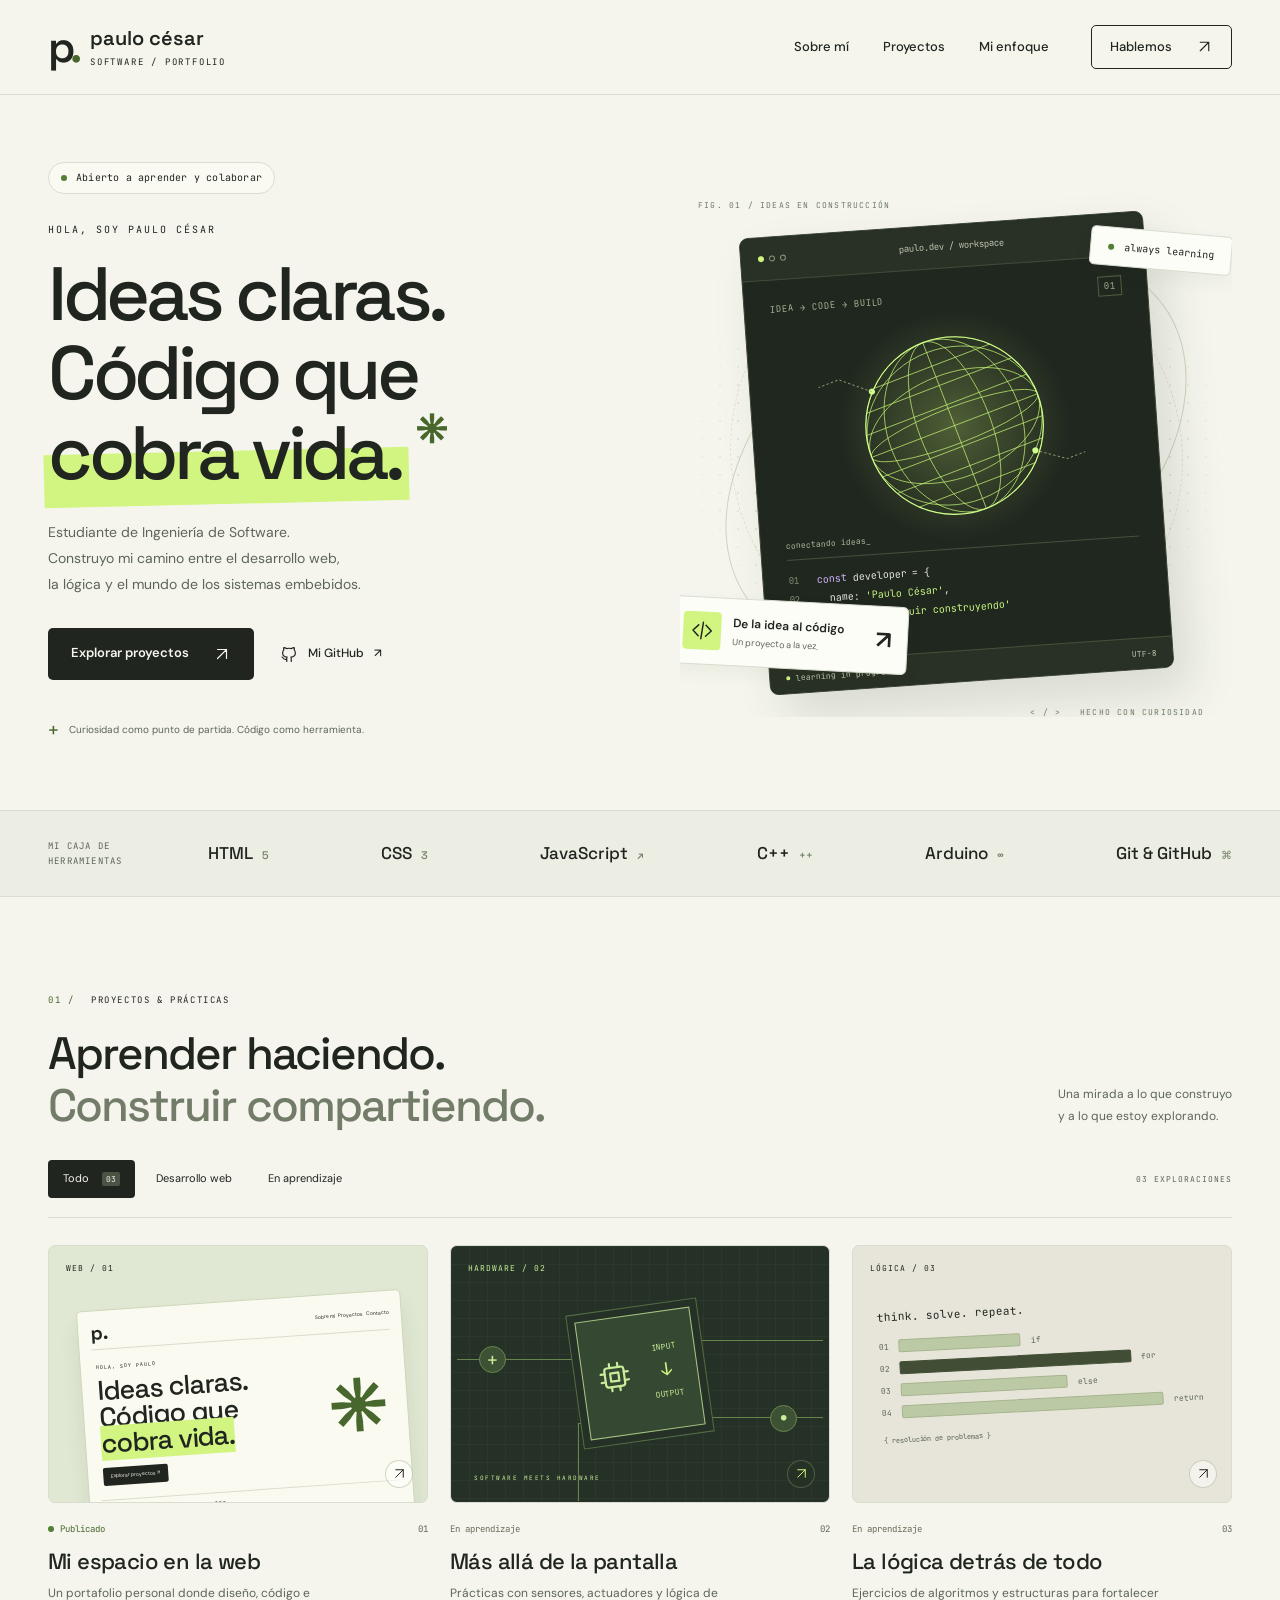
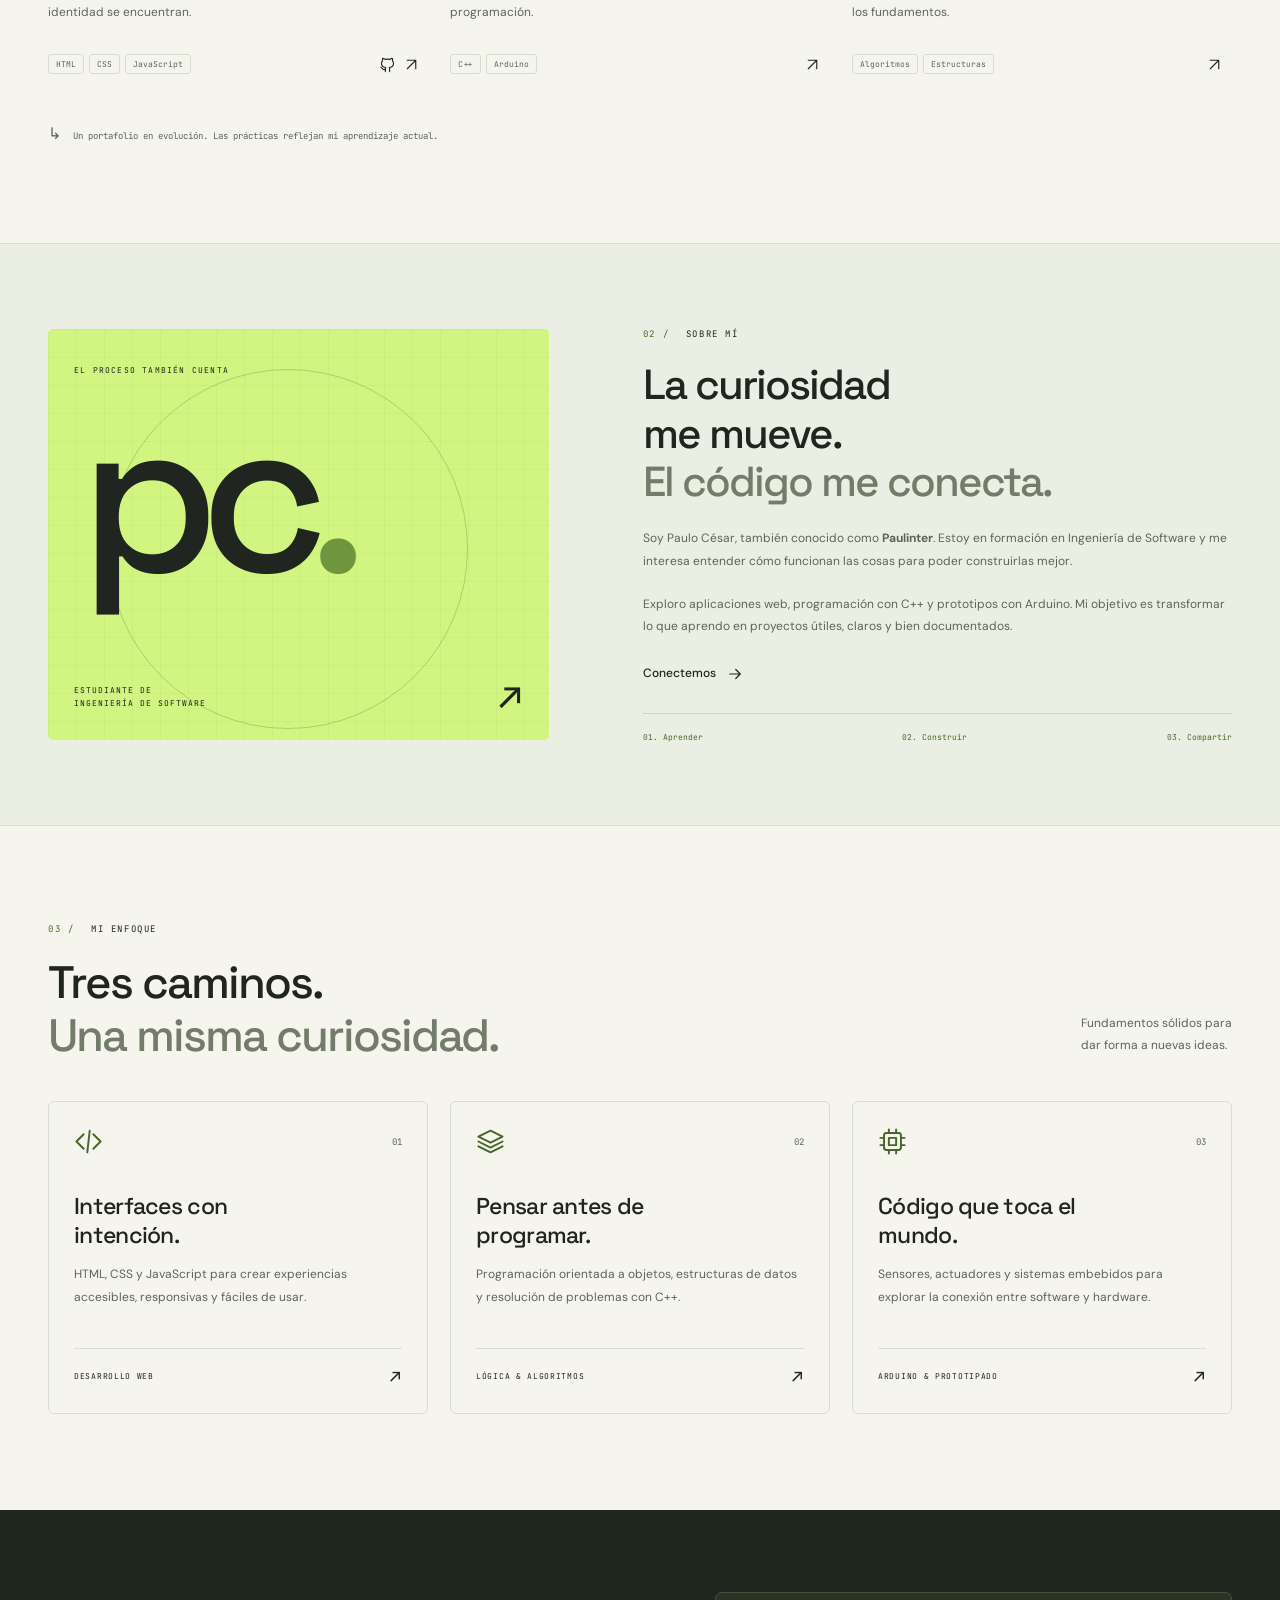
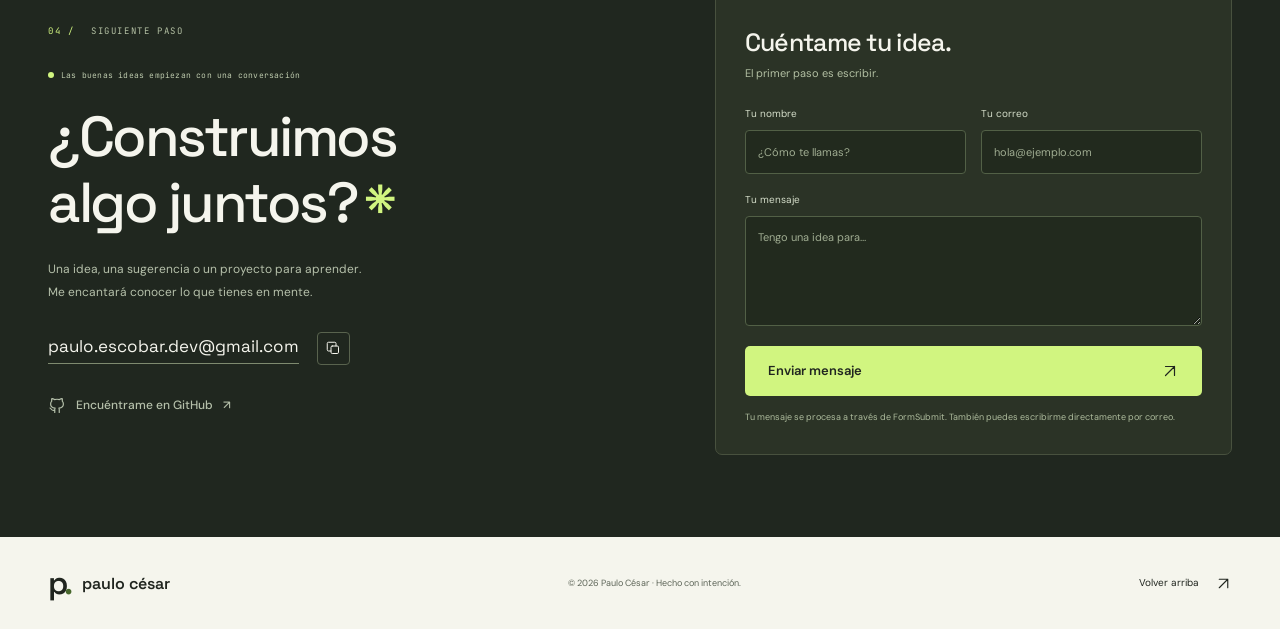
==== commit bd18a9f2: "Redesign portfolio with editorial visual identity and accessible interactions" ====
--- a/index.html
+++ b/index.html
@@ -5,49 +5,73 @@
     <meta name="viewport" content="width=device-width, initial-scale=1" />
     <meta
       name="description"
-      content="Soy Paulo César, estudiante de Ingeniería de Software. Explora mi portafolio, mis proyectos web y mi aprendizaje en C++ y Arduino."
+      content="Paulo César, estudiante de Ingeniería de Software. Portafolio de desarrollo web, C++ y Arduino. Aprender, construir y compartir."
     />
-    <meta name="theme-color" content="#111413" />
-    <meta property="og:title" content="Paulo César — Código con propósito" />
+    <meta name="theme-color" content="#f5f5ed" />
+    <meta property="og:title" content="Paulo César — Ideas claras. Código que cobra vida." />
     <meta
       property="og:description"
-      content="Desarrollo web, lógica y prototipos. Un portafolio que crece con cada proyecto."
+      content="Portafolio de desarrollo web, programación y prototipado. Aprender, construir y compartir."
     />
     <meta property="og:type" content="website" />
-    <title>Paulo César — Código con propósito</title>
-    <link rel="icon" href="favicon.ico" sizes="any" />
-    <link rel="icon" type="image/png" href="favicon-512.png" />
+    <title>Paulo César — Portafolio de Software</title>
+    <link rel="icon" href="favicon.ico" />
     <link rel="preconnect" href="https://fonts.googleapis.com" />
     <link rel="preconnect" href="https://fonts.gstatic.com" crossorigin />
     <link
-      href="https://fonts.googleapis.com/css2?family=DM+Sans:wght@400;500;600;700&family=Manrope:wght@400;500;600;700;800&family=IBM+Plex+Mono:wght@400;500&display=swap"
+      href="https://fonts.googleapis.com/css2?family=DM+Sans:wght@400;500;600;700&family=Space+Grotesk:wght@400;500;600;700&family=JetBrains+Mono:wght@400;500&display=swap"
       rel="stylesheet"
     />
     <link rel="stylesheet" href="css/style.css" />
     <script src="js/main.js" defer></script>
   </head>
   <body>
+    <svg class="icon-definitions" xmlns="http://www.w3.org/2000/svg" aria-hidden="true">
+      <defs>
+        <symbol id="arrow" viewBox="0 0 24 24"><path d="M5 12h14m-6-6 6 6-6 6" /></symbol>
+        <symbol id="diagonal" viewBox="0 0 24 24"><path d="M6 18 18 6M6 6h12v12" /></symbol>
+        <symbol id="code" viewBox="0 0 24 24">
+          <path d="m8 6-6 6 6 6m8-12 6 6-6 6m-3-15-2 18" />
+        </symbol>
+        <symbol id="chip" viewBox="0 0 24 24">
+          <rect x="5" y="5" width="14" height="14" rx="2" />
+          <path d="M9 9h6v6H9zM9 2v3m6-3v3M9 19v3m6-3v3M2 9h3m-3 6h3m14-6h3m-3 6h3" />
+        </symbol>
+        <symbol id="layers" viewBox="0 0 24 24">
+          <path d="m12 3 10 5-10 5L2 8zm-10 9 10 5 10-5M2 16l10 5 10-5" />
+        </symbol>
+        <symbol id="github" viewBox="0 0 24 24">
+          <path
+            d="M9 19c-4.5 1.5-4.5-2.5-6.3-3M15 22v-3.5c0-1 .1-1.7-.5-2.3 4.5-.5 6-2.1 6-5.7 0-1.4-.5-2.7-1.5-3.7.2-1 .3-2.2-.1-3.3 0 0-1.1-.4-3.6 1.3a12.5 12.5 0 0 0-6.6 0C6.2 3.1 5.1 3.5 5.1 3.5c-.4 1.1-.3 2.3-.1 3.3-1 1-1.5 2.3-1.5 3.7 0 3.6 1.5 5.2 6 5.7-.6.6-.6 1.5-.5 2.3V22"
+          />
+        </symbol>
+        <symbol id="copy" viewBox="0 0 24 24">
+          <rect x="8" y="8" width="12" height="12" rx="2" />
+          <path d="M16 8V4a2 2 0 0 0-2-2H4a2 2 0 0 0-2 2v10a2 2 0 0 0 2 2h4" />
+        </symbol>
+      </defs>
+    </svg>
     <a class="skip-link" href="#contenido">Saltar al contenido</a>
     <header class="site-header">
       <nav class="wrap navigation" aria-label="Navegación principal">
         <a class="brand" href="#inicio" aria-label="Paulo César, inicio"
-          ><span class="brand-symbol" aria-hidden="true">p.</span>paulinter</a
+          ><span class="brand-mark">p<span>.</span></span
+          ><span>paulo césar<span class="brand-sub">SOFTWARE / PORTFOLIO</span></span></a
         >
         <button
           class="menu-toggle"
-          type="button"
           aria-expanded="false"
-          aria-controls="nav-links"
+          aria-controls="navlinks"
+          aria-label="Abrir menú"
         >
-          Menú <span aria-hidden="true">+</span>
+          <span></span><span></span>
         </button>
-        <div class="nav-links" id="nav-links">
-          <a href="#sobre-mi">Sobre mí</a>
-          <a href="#proyectos">Proyectos</a>
-          <a href="#enfoque">Enfoque</a>
-          <a class="nav-contact" href="#contacto"
-            >Hablemos <span aria-hidden="true">↗</span></a
-          >
+        <div class="navlinks" id="navlinks">
+          <a href="#sobre-mi">Sobre mí</a><a href="#proyectos">Proyectos</a
+          ><a href="#enfoque">Mi enfoque</a
+          ><a class="nav-contact" href="#contacto"
+            >Hablemos <svg class="icon"><use href="#diagonal" /></svg
+          ></a>
         </div>
       </nav>
     </header>
@@ -55,555 +79,473 @@
       <section class="hero wrap" id="inicio" aria-labelledby="hero-title">
         <div class="hero-copy">
           <p class="availability">
-            <span class="status-dot" aria-hidden="true"></span> Abierto a
-            aprender y colaborar
+            <span class="status-dot"></span> Abierto a aprender y colaborar
           </p>
           <p class="hero-intro">HOLA, SOY PAULO CÉSAR</p>
           <h1 id="hero-title">
-            Ideas claras.<br />Código con<br /><span>propósito.</span>
+            Ideas claras.<br />Código que<br /><span class="highlight">cobra vida.</span
+            ><span class="title-period">*</span>
           </h1>
-          <p class="hero-description">
-            Estudiante de Ingeniería de Software. Convierto la curiosidad en
-            proyectos web, lógica y prototipos que resuelven problemas reales.
+          <p class="lead">
+            Estudiante de Ingeniería de Software.<br />Construyo mi camino entre el desarrollo
+            web,<br class="desktop-break" />
+            la lógica y el mundo de los sistemas embebidos.
           </p>
           <div class="actions">
             <a class="button primary" href="#proyectos"
-              >Explorar proyectos <span aria-hidden="true">↗</span></a
+              >Explorar proyectos <svg class="icon"><use href="#diagonal" /></svg></a
+            ><a
+              class="text-link"
+              href="https://github.com/Paulinter"
+              target="_blank"
+              rel="noopener noreferrer"
+              ><svg class="icon"><use href="#github" /></svg> Mi GitHub
+              <span aria-hidden="true">↗</span></a
             >
+          </div>
+          <div class="hero-footnote">
+            <span class="tiny-cross">+</span> Curiosidad como punto de partida. Código como
+            herramienta.
+          </div>
+        </div>
+        <div class="hero-visual" role="img" aria-label="Ilustración de código y una esfera digital">
+          <span class="visual-coordinate">FIG. 01 / IDEAS EN CONSTRUCCIÓN</span>
+          <div class="orbit orbit-one"></div>
+          <div class="orbit orbit-two"></div>
+          <div class="floating-label label-top">
+            <span class="status-dot"></span> always learning
+          </div>
+          <div class="code-window">
+            <div class="window-bar">
+              <span class="window-dots"><i></i><i></i><i></i></span
+              ><span>paulo.dev / workspace</span><span class="window-plus">+</span>
+            </div>
+            <div class="workspace-body">
+              <div class="workspace-heading">
+                <span class="mono">IDEA → CODE → BUILD</span><span class="workspace-index">01</span>
+              </div>
+              <div class="sphere-wrap">
+                <svg class="digital-sphere" viewBox="0 0 320 320" fill="none">
+                  <defs>
+                    <radialGradient id="sphere-glow">
+                      <stop stop-color="#d5ff78" stop-opacity=".26" />
+                      <stop offset="1" stop-color="#c4ef6b" stop-opacity="0" />
+                    </radialGradient>
+                    <clipPath id="sphere-clip"><circle cx="160" cy="160" r="116" /></clipPath>
+                  </defs>
+                  <circle cx="160" cy="160" r="151" fill="url(#sphere-glow)" />
+                  <g stroke="#c6f777" stroke-width=".85" clip-path="url(#sphere-clip)">
+                    <circle cx="160" cy="160" r="116" />
+                    <ellipse cx="160" cy="160" rx="88" ry="116" />
+                    <ellipse cx="160" cy="160" rx="47" ry="116" />
+                    <path d="M160 44v232M44 160h232" />
+                    <ellipse cx="160" cy="160" rx="116" ry="24" />
+                    <ellipse cx="160" cy="160" rx="116" ry="68" />
+                    <ellipse cx="160" cy="160" rx="116" ry="102" />
+                    <path d="M45 131h230M53 104h214M76 77h168M45 189h230M53 216h214M76 243h168" />
+                  </g>
+                  <circle cx="160" cy="160" r="116" stroke="#d0ff8a" stroke-width="1.5" />
+                  <circle cx="75" cy="80" r="4" fill="#d0ff8a" />
+                  <path
+                    d="M75 80 40 50H12m235 178 35 25h25"
+                    stroke="#a2b57f"
+                    stroke-dasharray="3 3"
+                  />
+                  <circle cx="247" cy="228" r="4" fill="#d0ff8a" /></svg
+                ><span class="sphere-caption">conectando ideas_</span>
+              </div>
+              <div class="code-snippet">
+                <span class="line-number">01</span
+                ><code><span class="syntax">const</span> developer = {</code
+                ><span class="line-number">02</span
+                ><code>&nbsp; name: <span class="code-string">'Paulo César'</span>,</code
+                ><span class="line-number">03</span
+                ><code>&nbsp; mindset: <span class="code-string">'seguir construyendo'</span></code
+                ><span class="line-number">04</span><code>};<span class="code-caret"></span></code>
+              </div>
+            </div>
+            <div class="window-footer">
+              <span><span class="status-dot"></span> learning in progress</span><span>UTF-8</span>
+            </div>
+          </div>
+          <div class="floating-label label-bottom">
+            <span class="floating-icon"
+              ><svg class="icon"><use href="#code" /></svg
+            ></span>
+            <div>De la idea al código<small>Un proyecto a la vez.</small></div>
+            <span class="label-arrow">↗</span>
+          </div>
+          <span class="visual-bottom">&lt; / &gt; &nbsp; HECHO CON CURIOSIDAD</span>
+        </div>
+      </section>
+      <div class="stack-strip">
+        <div class="wrap">
+          <span class="strip-label">MI CAJA DE HERRAMIENTAS</span>
+          <ul aria-label="Tecnologías que estudio">
+            <li>HTML<span>5</span></li>
+            <li>CSS<span>3</span></li>
+            <li>JavaScript<span>↗</span></li>
+            <li>C++<span>++</span></li>
+            <li>Arduino<span>∞</span></li>
+            <li>Git & GitHub<span>⌘</span></li>
+          </ul>
+        </div>
+      </div>
+      <section class="section wrap" id="proyectos" aria-labelledby="projects-title">
+        <div class="section-heading">
+          <div>
+            <p class="section-label"><span>01 /</span> PROYECTOS & PRÁCTICAS</p>
+            <h2 id="projects-title">
+              Aprender haciendo.<br /><span class="muted-heading">Construir compartiendo.</span>
+            </h2>
+          </div>
+          <p class="section-summary">
+            Una mirada a lo que construyo<br />y a lo que estoy explorando.
+          </p>
+        </div>
+        <div class="project-toolbar">
+          <div class="project-filters" role="group" aria-label="Filtrar proyectos">
+            <button class="filter active" data-filter="all" aria-pressed="true">
+              Todo <span>03</span></button
+            ><button class="filter" data-filter="web" aria-pressed="false">Desarrollo web</button
+            ><button class="filter" data-filter="learning" aria-pressed="false">
+              En aprendizaje
+            </button>
+          </div>
+          <span class="project-count" role="status" aria-live="polite">03 EXPLORACIONES</span>
+        </div>
+        <div class="project-grid">
+          <article class="project-card featured" data-category="web">
+            <button
+              class="project-art portfolio-art"
+              data-project="portfolio"
+              aria-label="Ver detalles del portafolio web"
+            >
+              <span class="art-corner">WEB / 01</span
+              ><span class="mini-browser" aria-hidden="true"
+                ><span class="mini-nav"
+                  ><b>p.</b><span>Sobre mí &nbsp; Proyectos &nbsp; Contacto</span></span
+                ><span class="mini-hero"
+                  ><span
+                    ><small>HOLA, SOY PAULO</small
+                    ><strong>Ideas claras.<br />Código que<br /><em>cobra vida.</em></strong
+                    ><span class="mini-button">Explorar proyectos ↗</span></span
+                  ><span class="mini-orb">*</span></span
+                ><span class="mini-bottom"
+                  >HTML &nbsp; / &nbsp; CSS &nbsp; / &nbsp; JAVASCRIPT</span
+                ></span
+              ><span class="art-open"
+                ><svg class="icon"><use href="#diagonal" /></svg
+              ></span>
+            </button>
+            <div class="project-info">
+              <div class="project-meta">
+                <span class="project-status"><span class="status-dot"></span> Publicado</span
+                ><span>01</span>
+              </div>
+              <h3>Mi espacio en la web</h3>
+              <p>Un portafolio personal donde diseño, código e identidad se encuentran.</p>
+              <div class="project-bottom">
+                <div class="tags"><span>HTML</span><span>CSS</span><span>JavaScript</span></div>
+                <a
+                  class="project-link"
+                  href="https://github.com/Paulinter/PAGINA-WEB-BETA"
+                  target="_blank"
+                  rel="noopener noreferrer"
+                  aria-label="Ver código del portafolio en GitHub"
+                  ><svg class="icon"><use href="#github" /></svg
+                  ><svg class="icon"><use href="#diagonal" /></svg
+                ></a>
+              </div>
+            </div>
+          </article>
+          <article class="project-card" data-category="learning">
+            <button
+              class="project-art hardware-art"
+              data-project="hardware"
+              aria-label="Ver detalles de las prácticas con C++ y Arduino"
+            >
+              <span class="art-corner">HARDWARE / 02</span
+              ><span class="circuit" aria-hidden="true"
+                ><span class="circuit-wire wire-a"></span><span class="circuit-wire wire-b"></span
+                ><span class="circuit-wire wire-c"></span
+                ><span class="circuit-chip"
+                  ><svg class="icon"><use href="#chip" /></svg
+                  ><b>INPUT<br /><span>↓</span><br />OUTPUT</b></span
+                ><span class="circuit-node node-a">+</span><span class="circuit-node node-b">●</span
+                ><span class="circuit-caption">SOFTWARE MEETS HARDWARE</span></span
+              ><span class="art-open"
+                ><svg class="icon"><use href="#diagonal" /></svg
+              ></span>
+            </button>
+            <div class="project-info">
+              <div class="project-meta">
+                <span class="project-status learning-status">En aprendizaje</span><span>02</span>
+              </div>
+              <h3>Más allá de la pantalla</h3>
+              <p>Prácticas con sensores, actuadores y lógica de programación.</p>
+              <div class="project-bottom">
+                <div class="tags"><span>C++</span><span>Arduino</span></div>
+                <button
+                  class="project-link"
+                  data-project="hardware"
+                  aria-label="Ver prácticas de Arduino"
+                >
+                  <svg class="icon"><use href="#diagonal" /></svg>
+                </button>
+              </div>
+            </div>
+          </article>
+          <article class="project-card" data-category="learning">
+            <button
+              class="project-art algorithm-art"
+              data-project="algorithms"
+              aria-label="Ver detalles de algoritmos y estructuras"
+            >
+              <span class="art-corner">LÓGICA / 03</span
+              ><span class="algorithm-graphic" aria-hidden="true"
+                ><span class="algorithm-label">think. solve. repeat.</span
+                ><span class="algorithm-row"
+                  ><span>01</span><i style="--bar: 38%"></i><b>if</b></span
+                ><span class="algorithm-row"
+                  ><span>02</span><i style="--bar: 72%"></i><b>for</b></span
+                ><span class="algorithm-row"
+                  ><span>03</span><i style="--bar: 52%"></i><b>else</b></span
+                ><span class="algorithm-row"
+                  ><span>04</span><i style="--bar: 90%"></i><b>return</b></span
+                ><span class="algorithm-end">{ resolución de problemas }</span></span
+              ><span class="art-open"
+                ><svg class="icon"><use href="#diagonal" /></svg
+              ></span>
+            </button>
+            <div class="project-info">
+              <div class="project-meta">
+                <span class="project-status learning-status">En aprendizaje</span><span>03</span>
+              </div>
+              <h3>La lógica detrás de todo</h3>
+              <p>Ejercicios de algoritmos y estructuras para fortalecer los fundamentos.</p>
+              <div class="project-bottom">
+                <div class="tags"><span>Algoritmos</span><span>Estructuras</span></div>
+                <button
+                  class="project-link"
+                  data-project="algorithms"
+                  aria-label="Ver prácticas de algoritmos"
+                >
+                  <svg class="icon"><use href="#diagonal" /></svg>
+                </button>
+              </div>
+            </div>
+          </article>
+        </div>
+        <p class="projects-note">
+          <span aria-hidden="true">↳</span> Un portafolio en evolución. Las prácticas reflejan mi
+          aprendizaje actual.
+        </p>
+      </section>
+      <section class="about-section" id="sobre-mi" aria-labelledby="about-title">
+        <div class="wrap about-grid">
+          <div class="about-art" aria-hidden="true">
+            <span class="about-art-label">EL PROCESO TAMBIÉN CUENTA</span
+            ><span class="about-monogram">pc<span>.</span></span>
+            <div class="about-art-footer">
+              <span>ESTUDIANTE DE<br />INGENIERÍA DE SOFTWARE</span><span>↗</span>
+            </div>
+          </div>
+          <div class="about-copy">
+            <p class="section-label"><span>02 /</span> SOBRE MÍ</p>
+            <h2 id="about-title">
+              La curiosidad<br />me mueve.<br /><span class="muted-heading"
+                >El código me conecta.</span
+              >
+            </h2>
+            <p>
+              Soy Paulo César, también conocido como <strong>Paulinter</strong>. Estoy en formación
+              en Ingeniería de Software y me interesa entender cómo funcionan las cosas para poder
+              construirlas mejor.
+            </p>
+            <p>
+              Exploro aplicaciones web, programación con C++ y prototipos con Arduino. Mi objetivo
+              es transformar lo que aprendo en proyectos útiles, claros y bien documentados.
+            </p>
+            <a class="text-link" href="#contacto"
+              >Conectemos <svg class="icon"><use href="#arrow" /></svg
+            ></a>
+            <div class="about-principles">
+              <span>01. Aprender</span><span>02. Construir</span><span>03. Compartir</span>
+            </div>
+          </div>
+        </div>
+      </section>
+      <section class="section wrap" id="enfoque" aria-labelledby="focus-title">
+        <div class="section-heading">
+          <div>
+            <p class="section-label"><span>03 /</span> MI ENFOQUE</p>
+            <h2 id="focus-title">
+              Tres caminos.<br /><span class="muted-heading">Una misma curiosidad.</span>
+            </h2>
+          </div>
+          <p class="section-summary">Fundamentos sólidos para<br />dar forma a nuevas ideas.</p>
+        </div>
+        <div class="focus-grid">
+          <article class="focus-card">
+            <div class="focus-card-top">
+              <svg class="icon"><use href="#code" /></svg><span>01</span>
+            </div>
+            <h3>Interfaces con intención.</h3>
+            <p>
+              HTML, CSS y JavaScript para crear experiencias accesibles, responsivas y fáciles de
+              usar.
+            </p>
+            <div class="focus-foot">DESARROLLO WEB <span>↗</span></div>
+          </article>
+          <article class="focus-card">
+            <div class="focus-card-top">
+              <svg class="icon"><use href="#layers" /></svg><span>02</span>
+            </div>
+            <h3>Pensar antes de programar.</h3>
+            <p>
+              Programación orientada a objetos, estructuras de datos y resolución de problemas con
+              C++.
+            </p>
+            <div class="focus-foot">LÓGICA & ALGORITMOS <span>↗</span></div>
+          </article>
+          <article class="focus-card">
+            <div class="focus-card-top">
+              <svg class="icon"><use href="#chip" /></svg><span>03</span>
+            </div>
+            <h3>Código que toca el mundo.</h3>
+            <p>
+              Sensores, actuadores y sistemas embebidos para explorar la conexión entre software y
+              hardware.
+            </p>
+            <div class="focus-foot">ARDUINO & PROTOTIPADO <span>↗</span></div>
+          </article>
+        </div>
+      </section>
+      <section class="contact-section" id="contacto" aria-labelledby="contact-title">
+        <div class="wrap contact-grid">
+          <div class="contact-copy">
+            <p class="section-label"><span>04 /</span> SIGUIENTE PASO</p>
+            <p class="availability">
+              <span class="status-dot"></span> Las buenas ideas empiezan con una conversación
+            </p>
+            <h2 id="contact-title">
+              ¿Construimos<br /><span>algo juntos?</span
+              ><span class="contact-star" aria-hidden="true">*</span>
+            </h2>
+            <p>
+              Una idea, una sugerencia o un proyecto para aprender.<br />Me encantará conocer lo que
+              tienes en mente.
+            </p>
+            <div class="email-row">
+              <a href="mailto:paulo.escobar.dev@gmail.com">paulo.escobar.dev@gmail.com</a
+              ><button class="copy-email" aria-label="Copiar correo electrónico">
+                <svg class="icon"><use href="#copy" /></svg>
+              </button>
+            </div>
             <a
               class="text-link"
               href="https://github.com/Paulinter"
               target="_blank"
               rel="noopener noreferrer"
-              >Mi GitHub <span aria-hidden="true">↗</span
-              ><span class="sr-only"> (abre en otra pestaña)</span></a
+              ><svg class="icon"><use href="#github" /></svg> Encuéntrame en GitHub
+              <span>↗</span></a
             >
           </div>
-          <div class="hero-footnote">
-            <span class="crosshair" aria-hidden="true">⊕</span> Aprender.
-            Construir. Volver a intentar.
-          </div>
-        </div>
-        <div
-          class="hero-art"
-          aria-label="Ilustración de un editor de código con el perfil de Paulo"
-        >
-          <div class="art-grid" aria-hidden="true"></div>
-          <span class="art-label label-top">IDEAS → CÓDIGO → REALIDAD</span>
-          <span class="art-cross cross-one" aria-hidden="true">+</span
-          ><span class="art-cross cross-two" aria-hidden="true">+</span>
-          <div class="code-window">
-            <div class="window-bar">
-              <span class="window-dots" aria-hidden="true"
-                ><i></i><i></i><i></i></span
-              ><span>paulo.config.js</span
-              ><span class="window-icon" aria-hidden="true">↗</span>
-            </div>
-            <div class="editor-tab">
-              <span aria-hidden="true">JS</span> sobre-mi.js
-              <span aria-hidden="true">×</span>
-            </div>
-            <!-- prettier-ignore -->
-            <div class="code-lines" aria-hidden="true">
-              <div><b>01</b><code><span class="code-purple">const</span> developer = {</code></div>
-              <div><b>02</b><code>  nombre: <span class="code-green">'Paulo César'</span>,</code></div>
-              <div><b>03</b><code>  alias: <span class="code-green">'Paulinter'</span>,</code></div>
-              <div><b>04</b><code>  enfoque: [</code></div>
-              <div><b>05</b><code>    <span class="code-green">'Web'</span>, <span class="code-green">'C++'</span>, <span class="code-green">'Arduino'</span></code></div>
-              <div><b>06</b><code>  ],</code></div>
-              <div><b>07</b><code>  aprendiendo: <span class="code-orange">true</span></code></div>
-              <div><b>08</b><code>};</code></div>
-              <div><b>09</b><code> </code></div>
-              <div><b>10</b><code><span class="code-comment">// Un proyecto a la vez.</span></code></div>
-              <div><b>11</b><code>developer.<span class="code-yellow">construir</span>();<span class="code-caret"></span></code></div>
-            </div>
-            <div class="editor-status">
-              <span>⌘ main</span
-              ><span>JavaScript <span class="code-green">●</span></span>
-            </div>
-          </div>
-          <div class="build-badge">
-            <span class="badge-check" aria-hidden="true">✓</span>
-            <div>
-              <strong>Siempre en construcción</strong
-              ><span>La siguiente idea empieza aquí.</span>
-            </div>
-          </div>
-          <span class="art-label label-bottom"
-            >&lt;/&gt; HECHO CON CURIOSIDAD</span
+          <form
+            class="contact-form"
+            action="https://formsubmit.co/paulo.escobar.dev@gmail.com"
+            method="POST"
           >
-        </div>
-        <div class="hero-bottom">
-          <span>PORTAFOLIO PERSONAL <span class="muted">/ 2026</span></span
-          ><a href="#sobre-mi"
-            >Sigue explorando <span aria-hidden="true">↓</span></a
-          >
-        </div>
-      </section>
-
-      <div class="tech-band" aria-label="Tecnologías que estoy aprendiendo">
-        <div class="wrap">
-          <span class="band-label">MI CAJA DE HERRAMIENTAS</span
-          ><span>HTML & CSS</span><span>JavaScript</span><span>C++</span
-          ><span>Arduino</span><span>Git & GitHub</span>
-        </div>
-      </div>
-
-      <section
-        class="section wrap about"
-        id="sobre-mi"
-        aria-labelledby="about-title"
-      >
-        <div class="section-kicker">
-          <span>01 / SOBRE MÍ</span><span class="kicker-line"></span>
-        </div>
-        <div class="about-layout">
-          <h2 id="about-title">
-            La curiosidad<br />es mi punto<br />de
-            <span class="serif-word">partida.</span>
-          </h2>
-          <div class="about-copy">
-            <p class="large-copy">
-              Me gusta entender cómo funcionan las cosas. Y después, construir
-              mi propia versión.
-            </p>
-            <p>
-              Estoy en formación en Ingeniería de Software. Mi camino combina
-              desarrollo web, práctica de programación con C++ y experimentación
-              con Arduino.
-            </p>
-            <p>
-              Busco fortalecer mis fundamentos y convertir lo que aprendo en
-              proyectos útiles, con código claro y un proceso que pueda
-              explicar.
-            </p>
-            <div class="about-signature">
-              <span class="signature-mark" aria-hidden="true">pc.</span>
-              <div>
-                <strong>Paulo César</strong
-                ><span>Estudiante · Desarrollador en formación</span>
-              </div>
-            </div>
-          </div>
-        </div>
-        <div class="principles">
-          <div>
-            <span>01</span><strong>Entender el problema</strong>
-            <p>Antes del código, las preguntas.</p>
-          </div>
-          <div>
-            <span>02</span><strong>Construir con intención</strong>
-            <p>Cada decisión tiene un porqué.</p>
-          </div>
-          <div>
-            <span>03</span><strong>Aprender del proceso</strong>
-            <p>Probar, documentar y mejorar.</p>
-          </div>
-        </div>
-      </section>
-
-      <section
-        class="projects-section"
-        id="proyectos"
-        aria-labelledby="projects-title"
-      >
-        <div class="wrap section">
-          <div class="section-kicker">
-            <span>02 / PROYECTOS</span><span class="kicker-line"></span
-            ><span>DEL APRENDIZAJE A LA PRÁCTICA</span>
-          </div>
-          <div class="section-heading">
-            <h2 id="projects-title">
-              Lo que estoy<br /><span class="serif-word">construyendo.</span>
-            </h2>
-            <p>
-              Un proyecto publicado y dos líneas de práctica.<br />Cada paso
-              suma al siguiente.
-            </p>
-          </div>
-          <div
-            class="project-filters"
-            role="group"
-            aria-label="Filtrar proyectos"
-          >
-            <button
-              type="button"
-              class="filter active"
-              data-filter="all"
-              aria-pressed="true"
-            >
-              Todos <span>03</span></button
-            ><button
-              type="button"
-              class="filter"
-              data-filter="web"
-              aria-pressed="false"
-            >
-              Desarrollo web</button
-            ><button
-              type="button"
-              class="filter"
-              data-filter="practice"
-              aria-pressed="false"
-            >
-              En aprendizaje
+            <h3>Cuéntame tu idea.</h3>
+            <p class="form-intro">El primer paso es escribir.</p>
+            <input
+              type="hidden"
+              name="_subject"
+              value="Nuevo mensaje desde el portafolio de Paulo César"
+            /><input type="hidden" name="_template" value="table" /><input
+              type="hidden"
+              name="_captcha"
+              value="false"
+            /><input
+              type="hidden"
+              name="_next"
+              value="https://pagina-web-beta.onrender.com/?enviado=1#contacto"
+            /><input
+              class="honeypot"
+              type="text"
+              name="_honey"
+              tabindex="-1"
+              autocomplete="off"
+              aria-hidden="true"
+            />
+            <div class="form-row">
+              <label for="nombre"
+                >Tu nombre<input
+                  id="nombre"
+                  name="nombre"
+                  type="text"
+                  autocomplete="name"
+                  placeholder="¿Cómo te llamas?"
+                  maxlength="100"
+                  required /></label
+              ><label for="email"
+                >Tu correo<input
+                  id="email"
+                  name="email"
+                  type="email"
+                  autocomplete="email"
+                  placeholder="hola@ejemplo.com"
+                  maxlength="254"
+                  required
+              /></label>
+            </div>
+            <label for="mensaje"
+              >Tu mensaje<textarea
+                id="mensaje"
+                name="mensaje"
+                placeholder="Tengo una idea para…"
+                maxlength="5000"
+                required
+              ></textarea></label
+            ><button class="button primary" type="submit">
+              <span>Enviar mensaje</span><svg class="icon"><use href="#diagonal" /></svg>
             </button>
-          </div>
-          <p
-            class="sr-only"
-            id="filter-status"
-            role="status"
-            aria-live="polite"
-          ></p>
-          <div class="project-grid">
-            <article class="project-card featured" data-category="web">
-              <div class="project-visual web-visual" aria-hidden="true">
-                <div class="preview-browser">
-                  <div class="preview-top">
-                    <span>p.</span
-                    ><span>Sobre mí &nbsp; Proyectos &nbsp; Contacto</span
-                    ><span>↗</span>
-                  </div>
-                  <div class="preview-content">
-                    <small>PAULO CÉSAR / DEVELOPER</small
-                    ><strong
-                      >Ideas claras.<br />Código con<br /><em
-                        >propósito.</em
-                      ></strong
-                    >
-                    <div class="preview-cta">Explorar proyectos ↗</div>
-                  </div>
-                  <div class="preview-symbol">&lt;/&gt;</div>
-                  <div class="preview-footer">WEB · CÓDIGO · CURIOSIDAD</div>
-                </div>
-                <span class="visual-caption">DISEÑO & DESARROLLO WEB</span>
-              </div>
-              <div class="project-content">
-                <div class="project-meta">
-                  <span class="project-number">PROYECTO 01</span
-                  ><span class="tag published"
-                    ><span aria-hidden="true">●</span> Publicado</span
-                  >
-                </div>
-                <h3>Mi espacio en la web</h3>
-                <p>
-                  Un portafolio personal para conectar mi perfil, mis proyectos
-                  y mis ganas de seguir aprendiendo.
-                </p>
-                <div class="chips">
-                  <span>HTML</span><span>CSS</span><span>JavaScript</span>
-                </div>
-                <a
-                  class="project-link"
-                  href="https://github.com/Paulinter/PAGINA-WEB-BETA"
-                  target="_blank"
-                  rel="noopener noreferrer"
-                  >Explorar repositorio <span aria-hidden="true">↗</span
-                  ><span class="sr-only"> (abre en otra pestaña)</span></a
-                >
-              </div>
-            </article>
-            <article class="project-card" data-category="practice">
-              <div class="project-visual arduino-visual" aria-hidden="true">
-                <svg viewBox="0 0 360 220" fill="none">
-                  <path
-                    d="M0 90h87v40h42M360 150h-80v-65h-51M180 0v38M180 184v36"
-                    stroke="#51887b"
-                    stroke-width="2"
-                  />
-                  <circle cx="87" cy="90" r="4" fill="#bdedcd" />
-                  <circle cx="280" cy="150" r="4" fill="#bdedcd" />
-                  <rect
-                    x="109"
-                    y="43"
-                    width="145"
-                    height="135"
-                    rx="12"
-                    fill="#226e5c"
-                    stroke="#81af92"
-                  />
-                  <rect
-                    x="149"
-                    y="86"
-                    width="65"
-                    height="57"
-                    rx="3"
-                    fill="#102f28"
-                    stroke="#9bbf9c"
-                  />
-                  <path
-                    d="M159 79v-9m13 9v-9m13 9v-9m13 9v-9M159 158v-9m13 9v-9m13 9v-9m13 9v-9M134 96h9m-9 13h9m-9 13h9M220 96h9m-9 13h9m-9 13h9"
-                    stroke="#c8d6bc"
-                    stroke-width="3"
-                  />
-                  <rect
-                    x="99"
-                    y="53"
-                    width="27"
-                    height="30"
-                    rx="3"
-                    fill="#b8c6b3"
-                  />
-                  <circle cx="234" cy="61" r="5" fill="#c9f279" />
-                  <path
-                    d="M133 54h74M121 166h113"
-                    stroke="#102f28"
-                    stroke-width="6"
-                    stroke-dasharray="5 6"
-                  />
-                  <text
-                    x="163"
-                    y="122"
-                    fill="#bcedc4"
-                    font-family="monospace"
-                    font-size="19"
-                  >
-                    C++
-                  </text></svg
-                ><span class="visual-caption">DEL CÓDIGO AL MUNDO FÍSICO</span>
-              </div>
-              <div class="project-content">
-                <div class="project-meta">
-                  <span class="project-number">PRÁCTICA 02</span
-                  ><span class="tag">En aprendizaje</span>
-                </div>
-                <h3>Más allá de la pantalla</h3>
-                <p>
-                  Prácticas con C++ y Arduino para explorar la relación entre
-                  lógica, sensores y actuadores.
-                </p>
-                <div class="chips"><span>C++</span><span>Arduino</span></div>
-                <button
-                  type="button"
-                  class="project-link"
-                  data-detail="arduino"
-                >
-                  Conocer el enfoque <span aria-hidden="true">↗</span>
-                </button>
-              </div>
-            </article>
-            <article class="project-card" data-category="practice">
-              <div class="project-visual algorithm-visual" aria-hidden="true">
-                <div class="algorithm-art">
-                  <span class="flow-node">problema</span
-                  ><span class="flow-line"></span
-                  ><span class="flow-decision">pensar</span>
-                  <div class="flow-branches">
-                    <span>probar</span><span>mejorar</span>
-                  </div>
-                </div>
-                <span class="visual-caption">UNA SOLUCIÓN, PASO A PASO</span>
-              </div>
-              <div class="project-content">
-                <div class="project-meta">
-                  <span class="project-number">PRÁCTICA 03</span
-                  ><span class="tag">En aprendizaje</span>
-                </div>
-                <h3>Primero, la lógica</h3>
-                <p>
-                  Ejercicios para convertir problemas en pasos claros y reforzar
-                  el pensamiento algorítmico.
-                </p>
-                <div class="chips">
-                  <span>Algoritmos</span><span>Estructuras</span>
-                </div>
-                <button
-                  type="button"
-                  class="project-link"
-                  data-detail="algorithms"
-                >
-                  Conocer el enfoque <span aria-hidden="true">↗</span>
-                </button>
-              </div>
-            </article>
-          </div>
-          <a
-            class="all-github text-link"
-            href="https://github.com/Paulinter"
-            target="_blank"
-            rel="noopener noreferrer"
-            >Más sobre mi trabajo en GitHub <span aria-hidden="true">↗</span
-            ><span class="sr-only"> (abre en otra pestaña)</span></a
-          >
-        </div>
-      </section>
-
-      <section
-        class="section wrap focus"
-        id="enfoque"
-        aria-labelledby="focus-title"
-      >
-        <div class="section-kicker">
-          <span>03 / ENFOQUE ACTUAL</span><span class="kicker-line"></span>
-        </div>
-        <div class="focus-layout">
-          <div>
-            <h2 id="focus-title">
-              Buenos proyectos.<br /><span class="serif-word"
-                >Buenas bases.</span
-              >
-            </h2>
-            <p>
-              Estas son las áreas en las que estoy invirtiendo mi tiempo y
-              curiosidad.
-            </p>
-            <a class="text-link" href="#contacto"
-              >¿Aprendemos juntos? <span aria-hidden="true">↗</span></a
-            >
-          </div>
-          <div class="focus-list">
-            <article>
-              <span class="focus-icon" aria-hidden="true">&lt;/&gt;</span>
-              <div>
-                <h3>Desarrollo web</h3>
-                <p>
-                  Interfaces accesibles, adaptables y fáciles de usar. Del
-                  primer boceto a la interacción.
-                </p>
-                <small>HTML · CSS · JAVASCRIPT</small>
-              </div>
-              <span class="focus-index">01</span>
-            </article>
-            <article>
-              <span class="focus-icon" aria-hidden="true">{ }</span>
-              <div>
-                <h3>Lógica de programación</h3>
-                <p>
-                  Condicionales, ciclos, arreglos y estructuras. Entender la
-                  solución antes de escribirla.
-                </p>
-                <small>C++ · ALGORITMOS</small>
-              </div>
-              <span class="focus-index">02</span>
-            </article>
-            <article>
-              <span class="focus-icon" aria-hidden="true">⊞</span>
-              <div>
-                <h3>Prototipado con Arduino</h3>
-                <p>
-                  Experimentar con sensores y actuadores para conectar el
-                  software con el entorno.
-                </p>
-                <small>ARDUINO · SISTEMAS EMBEBIDOS</small>
-              </div>
-              <span class="focus-index">03</span>
-            </article>
-          </div>
-        </div>
-      </section>
-
-      <section
-        class="contact-section"
-        id="contacto"
-        aria-labelledby="contact-title"
-      >
-        <div class="wrap section">
-          <div class="section-kicker">
-            <span>04 / CONTACTO</span><span class="kicker-line"></span>
-          </div>
-          <div class="contact-layout">
-            <div class="contact-copy">
-              <span class="contact-star" aria-hidden="true">✳</span>
-              <h2 id="contact-title">
-                Una buena idea<br />empieza con un<br /><span>hola.</span>
-              </h2>
-              <p>
-                ¿Tienes una idea, una sugerencia o un proyecto para aprender
-                juntos? Me gustaría conocerlo.
-              </p>
-              <a class="email-link" href="mailto:paulo.escobar.dev@gmail.com"
-                >paulo.escobar.dev@gmail.com
-                <span aria-hidden="true">↗</span></a
-              ><button class="copy-email" type="button">
-                Copiar correo <span aria-hidden="true">⧉</span>
-              </button>
-              <p class="copy-status" role="status" aria-live="polite"></p>
-            </div>
-            <form
-              action="https://formsubmit.co/paulo.escobar.dev@gmail.com"
-              method="POST"
-            >
-              <input
-                type="hidden"
-                name="_subject"
-                value="Nuevo mensaje desde el portafolio de Paulo César"
-              /><input type="hidden" name="_template" value="table" /><input
-                type="text"
-                name="_honey"
-                class="honeypot"
-                tabindex="-1"
-                autocomplete="off"
-                aria-hidden="true"
-                aria-label="Dejar vacío"
-              />
-              <h3>Cuéntame qué tienes en mente.</h3>
-              <div class="form-row">
-                <label for="name"
-                  >Tu nombre<input
-                    id="name"
-                    name="nombre"
-                    type="text"
-                    placeholder="¿Cómo te llamas?"
-                    autocomplete="name"
-                    maxlength="100"
-                    required /></label
-                ><label for="email"
-                  >Tu correo<input
-                    id="email"
-                    name="email"
-                    type="email"
-                    placeholder="hola@ejemplo.com"
-                    autocomplete="email"
-                    maxlength="254"
-                    required
-                /></label>
-              </div>
-              <label for="message"
-                >Tu mensaje<textarea
-                  id="message"
-                  name="mensaje"
-                  placeholder="Me gustaría conversar sobre…"
-                  rows="5"
-                  minlength="10"
-                  maxlength="5000"
-                  required
-                ></textarea></label
-              ><button class="button primary" type="submit">
-                Enviar mensaje <span aria-hidden="true">↗</span>
-              </button>
-              <p class="form-help">
-                Tu nombre, correo y mensaje se procesan a través de FormSubmit.
-                También puedes escribirme directamente por correo.
-              </p>
-            </form>
-          </div>
+            <p class="form-help">
+              Tu mensaje se procesa a través de FormSubmit. También puedes escribirme directamente
+              por correo.
+            </p>
+            <p class="form-feedback" role="status" aria-live="polite"></p>
+          </form>
         </div>
       </section>
     </main>
-    <footer class="wrap site-footer">
+    <footer class="wrap footer">
       <a class="brand" href="#inicio"
-        ><span class="brand-symbol" aria-hidden="true">p.</span>paulinter</a
+        ><span class="brand-mark">p<span>.</span></span
+        ><span>paulo césar</span></a
       >
-      <p>© <span id="year">2026</span> Paulo César. Siempre aprendiendo.</p>
-      <a href="#inicio">Volver arriba <span aria-hidden="true">↑</span></a>
+      <p>© <span id="year">2026</span> Paulo César · Hecho con intención.</p>
+      <a class="back-top" href="#inicio"
+        >Volver arriba <svg class="icon"><use href="#diagonal" /></svg
+      ></a>
     </footer>
-    <dialog id="project-dialog" aria-labelledby="dialog-title">
-      <div class="dialog-inner">
-        <button class="dialog-close" type="button" aria-label="Cerrar detalles">
-          ×</button
-        ><span class="section-kicker">CUADERNO DE APRENDIZAJE</span>
-        <h2 id="dialog-title"></h2>
-        <p id="dialog-description"></p>
-        <h3>Qué estoy practicando</h3>
-        <ul id="dialog-topics"></ul>
-        <p class="dialog-note">
-          Estas prácticas forman parte de mi aprendizaje. Todavía no tienen un
-          repositorio público enlazado.
-        </p>
-        <a class="button primary" href="#contacto" id="dialog-contact"
-          >Conversemos <span aria-hidden="true">↗</span></a
-        >
-      </div>
+    <dialog class="project-dialog" aria-labelledby="dialog-title">
+      <button class="dialog-close" aria-label="Cerrar detalles">×</button>
+      <p class="section-label" id="dialog-category"></p>
+      <h2 id="dialog-title"></h2>
+      <p id="dialog-description"></p>
+      <ul id="dialog-details"></ul>
+      <a
+        class="button primary"
+        id="dialog-repo"
+        href="https://github.com/Paulinter/PAGINA-WEB-BETA"
+        target="_blank"
+        rel="noopener noreferrer"
+        >Explorar repositorio <svg class="icon"><use href="#diagonal" /></svg
+      ></a>
+      <p class="dialog-note" id="dialog-note"></p>
     </dialog>
+    <div class="toast" role="status" aria-live="polite"></div>
   </body>
 </html>
--- a/css/style.css
+++ b/css/style.css
@@ -1,690 +1,2341 @@
-/* ==========================================================================
-   PORTAFOLIO WEB — PAULO CÉSAR (PAULINTER)
-   Diseño Visual Moderno, Limpio & Profesional
-   ========================================================================== */
-
-/* --------------------------------------------------------------------------
-   1. VARIABLES & DESIGN TOKENS
-   -------------------------------------------------------------------------- */
+/* Paulo César — editorial portfolio. Native CSS, no build step. */
 :root {
-  /* Paleta principal */
-  --bg-main: #080c18;
-  --bg-surface: #10172c;
-  --bg-card: rgba(18, 26, 50, 0.65);
-  --bg-card-hover: rgba(25, 36, 68, 0.75);
-  --bg-input: rgba(10, 15, 30, 0.75);
-  
-  /* Bordes & líneas */
-  --line-subtle: rgba(255, 255, 255, 0.08);
-  --line-light: rgba(255, 255, 255, 0.14);
-  --line-glow: rgba(56, 189, 248, 0.35);
-
-  /* Texto */
-  --text-main: #f1f5f9;
-  --text-muted: #94a3b8;
-  --text-dim: #64748b;
-
-  /* Acentos */
-  --accent: #38bdf8;
-  --accent-blue: #60a5fa;
-  --accent-purple: #818cf8;
-  --accent-violet: #a78bfa;
-  --accent-glow: rgba(56, 189, 248, 0.25);
-  --success: #34d399;
-  --success-glow: rgba(52, 211, 153, 0.3);
-  --warning: #fbbf24;
-
-  /* Gradientes */
-  --grad-primary: linear-gradient(135deg, #38bdf8 0%, #6366f1 100%);
-  --grad-text: linear-gradient(135deg, #60a5fa 0%, #a78bfa 50%, #38bdf8 100%);
-  --grad-card: linear-gradient(170deg, rgba(24, 34, 64, 0.75) 0%, rgba(13, 20, 39, 0.85) 100%);
-  --grad-hero-badge: linear-gradient(135deg, rgba(99, 102, 241, 0.15) 0%, rgba(56, 189, 248, 0.1) 100%);
-
-  /* Sombras */
-  --shadow-sm: 0 2px 8px rgba(0, 0, 0, 0.25);
-  --shadow-md: 0 10px 30px -10px rgba(0, 0, 0, 0.5);
-  --shadow-lg: 0 20px 45px -15px rgba(3, 7, 18, 0.65);
-  --shadow-glow: 0 0 35px -5px rgba(56, 189, 248, 0.2);
-
-  /* Tipografía */
-  --font-sans: 'Plus Jakarta Sans', system-ui, -apple-system, BlinkMacSystemFont, "Segoe UI", Roboto, sans-serif;
-  --font-mono: 'JetBrains Mono', 'Fira Code', Consolas, monospace;
-
-  /* Transición */
-  --transition: all 0.25s cubic-bezier(0.16, 1, 0.3, 1);
-}
-
-/* --------------------------------------------------------------------------
-   2. RESET & BASE
-   -------------------------------------------------------------------------- */
-*, *::before, *::after {
+  --paper: #f5f5ed;
+  --white: #fdfdf8;
+  --ink: #20251f;
+  --muted: #5d6558;
+  --line: #d9ddcf;
+  --lime: #d1f580;
+  --green: #47672c;
+  --dark: #20271f;
+  --sans: 'DM Sans', sans-serif;
+  --display: 'Space Grotesk', sans-serif;
+  --mono: 'JetBrains Mono', monospace;
+}
+*,
+*::before,
+*::after {
   box-sizing: border-box;
+}
+* {
   margin: 0;
-  padding: 0;
-}
-
+}
 html {
   scroll-behavior: smooth;
-  scroll-padding-top: 5.5rem;
-}
-
+  scroll-padding-top: 105px;
+}
 body {
-  margin: 0;
-  color: var(--text-main);
-  background-color: var(--bg-main);
-  background-image: 
-    radial-gradient(ellipse 90% 60% at 50% -15%, rgba(99, 102, 241, 0.2) 0%, transparent 65%),
-    radial-gradient(circle 600px at 0% 35%, rgba(139, 92, 246, 0.12) 0%, transparent 60%),
-    radial-gradient(circle 500px at 100% 75%, rgba(14, 165, 233, 0.12) 0%, transparent 60%),
-    linear-gradient(to right, rgba(255, 255, 255, 0.02) 1px, transparent 1px),
-    linear-gradient(to bottom, rgba(255, 255, 255, 0.02) 1px, transparent 1px);
-  background-size: 100% 100%, 100% 100%, 100% 100%, 48px 48px, 48px 48px;
-  background-attachment: fixed;
-  font-family: var(--font-sans);
-  font-size: 16px;
-  line-height: 1.65;
+  background: var(--paper);
+  color: var(--ink);
+  font-family: var(--sans);
+  line-height: 1.6;
   -webkit-font-smoothing: antialiased;
-  -moz-osx-font-smoothing: grayscale;
-  overflow-x: hidden;
-}
-
+}
+button,
+input,
+textarea {
+  font: inherit;
+}
+button,
+a {
+  -webkit-tap-highlight-color: transparent;
+}
+button {
+  cursor: pointer;
+}
 a {
   color: inherit;
   text-decoration: none;
 }
-
+button {
+  color: inherit;
+}
+::selection {
+  background: var(--lime);
+  color: var(--ink);
+}
+:focus-visible {
+  outline: 3px solid var(--green);
+  outline-offset: 5px;
+}
+button[hidden],
+a[hidden],
+[hidden] {
+  display: none !important;
+}
 .wrap {
-  width: min(1120px, calc(100% - 2.5rem));
+  width: min(1240px, calc(100% - 96px));
   margin-inline: auto;
 }
-
-/* --------------------------------------------------------------------------
-   3. HEADER & NAVIGATION
-   -------------------------------------------------------------------------- */
-header {
+.icon {
+  width: 22px;
+  height: 22px;
+  fill: none;
+  stroke: currentColor;
+  stroke-width: 1.6;
+  stroke-linecap: round;
+  stroke-linejoin: round;
+  flex-shrink: 0;
+}
+.icon-definitions {
+  position: absolute;
+  width: 0;
+  height: 0;
+  overflow: hidden;
+}
+.skip-link {
+  position: fixed;
+  top: -80px;
+  left: 20px;
+  padding: 12px 20px;
+  background: var(--ink);
+  color: var(--white);
+  z-index: 300;
+}
+.skip-link:focus {
+  top: 10px;
+}
+.site-header {
   position: sticky;
   top: 0;
-  z-index: 100;
-  border-bottom: 1px solid var(--line-subtle);
-  background: rgba(8, 12, 24, 0.82);
-  backdrop-filter: blur(16px) saturate(180%);
-  -webkit-backdrop-filter: blur(16px) saturate(180%);
-  transition: border-color 0.2s ease, background 0.2s ease;
-}
-
-header.scrolled {
-  border-bottom-color: var(--line-light);
-  background: rgba(8, 12, 24, 0.94);
-  box-shadow: 0 4px 20px rgba(0, 0, 0, 0.35);
-}
-
-nav {
-  min-height: 4.5rem;
+  z-index: 50;
+  background: rgba(245, 245, 237, 0.95);
+  border-bottom: 1px solid var(--line);
+  backdrop-filter: blur(12px);
+  transition: box-shadow 0.2s;
+}
+.site-header.scrolled {
+  box-shadow: 0 5px 24px #20251f08;
+}
+.navigation {
+  height: 94px;
   display: flex;
   align-items: center;
   justify-content: space-between;
-  gap: 1.5rem;
-}
-
+  gap: 32px;
+}
 .brand {
-  font-family: var(--font-mono);
-  font-size: 1.15rem;
-  font-weight: 700;
-  letter-spacing: -0.02em;
-  color: var(--text-main);
   display: inline-flex;
   align-items: center;
-  padding: 0.4rem 0.6rem;
-  border-radius: 8px;
-  transition: var(--transition);
-}
-
-.brand span {
-  color: var(--accent);
-  transition: color 0.2s ease;
-}
-
-.brand:hover {
-  background: rgba(255, 255, 255, 0.05);
-  transform: translateY(-1px);
-}
-
-.brand:hover span {
-  color: #7dd3fc;
-  text-shadow: 0 0 12px var(--accent-glow);
-}
-
+  gap: 13px;
+  font-family: var(--display);
+  font-weight: 600;
+  font-size: 20px;
+  line-height: 1.2;
+  white-space: nowrap;
+}
+.brand-mark {
+  font-size: 43px;
+  letter-spacing: -5px;
+  line-height: 1;
+}
+.brand-mark > span {
+  color: var(--green);
+}
+.brand-sub {
+  display: block;
+  font-family: var(--mono);
+  font-size: 9px;
+  font-weight: 400;
+  letter-spacing: 1.8px;
+  margin-top: 7px;
+}
 .navlinks {
   display: flex;
   align-items: center;
-  flex-wrap: wrap;
-  justify-content: flex-end;
-  gap: 0.5rem;
-  font-size: 0.93rem;
+  gap: 34px;
+  font-size: 13px;
   font-weight: 500;
 }
-
-.navlinks a {
+.navlinks > a {
+  padding-block: 12px;
+  transition: color 0.2s;
+}
+.navlinks > a:hover,
+.navlinks > a.active {
+  color: var(--green);
+}
+.navlinks > .nav-contact {
+  display: flex;
+  gap: 24px;
+  align-items: center;
+  border: 1px solid var(--ink);
+  border-radius: 5px;
+  padding: 11px 18px;
+  margin-left: 8px;
+}
+.nav-contact:hover {
+  background: var(--lime);
+}
+.nav-contact .icon {
+  width: 17px;
+  height: 17px;
+}
+.menu-toggle {
+  display: none;
+}
+.hero {
+  display: grid;
+  grid-template-columns: 1.08fr 1fr;
+  gap: 36px;
+  align-items: center;
+  padding-block: 67px 66px;
+  min-height: 690px;
+}
+.availability {
+  display: flex;
+  align-items: center;
+  gap: 9px;
+  font-family: var(--mono);
+  font-size: 10px;
+  letter-spacing: 0.2px;
+}
+.hero-copy > .availability {
+  display: inline-flex;
+  border: 1px solid var(--line);
+  border-radius: 100px;
+  padding: 7px 12px;
+  background: #fafaf3;
+}
+.status-dot {
+  display: inline-block;
+  width: 6px;
+  height: 6px;
+  border-radius: 50%;
+  background: #537f35;
+  flex-shrink: 0;
+}
+.hero-intro {
+  font-family: var(--mono);
+  font-size: 10px;
+  letter-spacing: 2px;
+  margin-top: 28px;
+  margin-bottom: 17px;
+}
+h1,
+h2,
+h3 {
+  font-family: var(--display);
+  font-weight: 500;
+}
+h1 {
+  font-size: clamp(50px, 5.9vw, 81px);
+  line-height: 1.05;
+  letter-spacing: -4.5px;
   position: relative;
-  padding: 0.45rem 0.85rem;
-  border-radius: 8px;
-  color: var(--text-muted);
-  transition: var(--transition);
-}
-
-.navlinks a:hover,
-.navlinks a:focus-visible {
-  color: var(--text-main);
-  background: rgba(255, 255, 255, 0.06);
-}
-
-.navlinks a.active {
-  color: var(--accent);
-  background: rgba(56, 189, 248, 0.08);
-}
-
-/* --------------------------------------------------------------------------
-   4. HERO SECTION
-   -------------------------------------------------------------------------- */
-section {
-  padding: 5.5rem 0;
+}
+.highlight {
   position: relative;
-}
-
-.hero {
-  min-height: 84vh;
-  display: flex;
-  align-items: center;
-  padding: 6.5rem 0 5rem;
-}
-
-.eyebrow {
-  display: inline-flex;
-  align-items: center;
-  gap: 0.65rem;
-  padding: 0.45rem 1rem;
-  border: 1px solid rgba(56, 189, 248, 0.3);
-  border-radius: 999px;
-  color: #bae6fd;
-  background: var(--grad-hero-badge);
-  font-size: 0.85rem;
-  font-weight: 600;
-  letter-spacing: 0.01em;
-  box-shadow: 0 2px 14px -3px rgba(56, 189, 248, 0.2);
-  backdrop-filter: blur(8px);
-}
-
-.eyebrow::before {
-  content: "";
+  z-index: 0;
+  white-space: nowrap;
+}
+.highlight::after {
+  content: '';
+  position: absolute;
+  inset: 48% -7px -3px -4px;
+  background: var(--lime);
+  z-index: -1;
+  transform: rotate(-1.3deg);
+}
+.title-period {
+  color: var(--green);
+  font-size: 68px;
+  line-height: 0;
   display: inline-block;
-  width: 0.55rem;
-  height: 0.55rem;
-  border-radius: 50%;
-  background: var(--success);
-  box-shadow: 0 0 0 0 var(--success-glow);
-  animation: pulse-ring 2.2s infinite cubic-bezier(0.45, 0, 0.55, 1);
-}
-
-@keyframes pulse-ring {
-  0% {
-    box-shadow: 0 0 0 0 rgba(52, 211, 153, 0.8);
-  }
-  70% {
-    box-shadow: 0 0 0 8px rgba(52, 211, 153, 0);
-  }
-  100% {
-    box-shadow: 0 0 0 0 rgba(52, 211, 153, 0);
-  }
-}
-
-h1, h2, h3 {
-  line-height: 1.15;
-  margin: 0 0 1rem;
-  font-weight: 800;
-  color: #ffffff;
-}
-
-h1 {
-  max-width: 900px;
-  margin-top: 1.5rem;
-  font-size: clamp(2.4rem, 6.5vw, 4.5rem);
-  letter-spacing: -0.04em;
-  line-height: 1.12;
-}
-
-h1 em {
-  background: var(--grad-text);
-  -webkit-background-clip: text;
-  -webkit-text-fill-color: transparent;
-  background-clip: text;
-  font-style: normal;
-  display: inline-block;
-}
-
+  vertical-align: top;
+  margin: 24px 0 0 12px;
+}
 .lead {
-  max-width: 720px;
-  margin: 1.25rem 0 0;
-  color: var(--text-muted);
-  font-size: clamp(1.08rem, 2vw, 1.25rem);
-  line-height: 1.7;
-}
-
+  font-size: 14px;
+  color: var(--muted);
+  line-height: 1.85;
+  margin-top: 27px;
+}
 .actions {
   display: flex;
-  flex-wrap: wrap;
-  gap: 1rem;
-  margin-top: 2.25rem;
-}
-
-/* --------------------------------------------------------------------------
-   5. BUTTONS
-   -------------------------------------------------------------------------- */
+  align-items: center;
+  gap: 26px;
+  margin-top: 30px;
+}
 .button {
   display: inline-flex;
-  align-items: center;
   justify-content: center;
-  min-height: 3.1rem;
-  padding: 0.75rem 1.45rem;
-  border: 1px solid var(--line-light);
-  border-radius: 0.75rem;
-  color: var(--text-main);
-  background: rgba(255, 255, 255, 0.05);
-  font-family: var(--font-sans);
-  font-size: 0.96rem;
+  align-items: center;
+  gap: 24px;
+  padding: 15px 22px;
+  min-height: 52px;
+  border: 1px solid transparent;
+  border-radius: 5px;
+  font-size: 13px;
   font-weight: 600;
-  text-decoration: none;
-  cursor: pointer;
-  box-shadow: var(--shadow-sm);
-  backdrop-filter: blur(8px);
-  transition: var(--transition);
-}
-
-.button:hover,
-.button:focus-visible {
+  line-height: 1.3;
+  transition:
+    background 0.2s,
+    transform 0.2s;
+}
+.button.primary {
+  background: var(--ink);
+  color: var(--paper);
+}
+.button.primary:hover {
+  background: #35422d;
   transform: translateY(-2px);
-  background: rgba(255, 255, 255, 0.09);
-  border-color: rgba(255, 255, 255, 0.25);
-  color: #ffffff;
-  box-shadow: var(--shadow-md);
-}
-
-.button.primary {
-  border: 1px solid rgba(255, 255, 255, 0.2);
-  color: #060b19;
-  background: var(--grad-primary);
-  font-weight: 700;
-  box-shadow: 0 4px 20px -3px rgba(56, 189, 248, 0.45);
-}
-
-.button.primary:hover,
-.button.primary:focus-visible {
-  background: linear-gradient(135deg, #7dd3fc 0%, #818cf8 100%);
-  box-shadow: 0 8px 28px -2px rgba(56, 189, 248, 0.6);
-  color: #040711;
-  transform: translateY(-2px);
-}
-
-.button:active {
-  transform: translateY(0);
-}
-
-/* --------------------------------------------------------------------------
-   6. SECTION HEADINGS & LABELS
-   -------------------------------------------------------------------------- */
+}
+.button .icon {
+  width: 18px;
+  height: 18px;
+}
+.text-link {
+  display: inline-flex;
+  align-items: center;
+  gap: 10px;
+  font-size: 12px;
+  font-weight: 500;
+  padding-block: 8px;
+}
+.text-link:hover {
+  color: var(--green);
+}
+.text-link .icon {
+  width: 18px;
+  height: 18px;
+}
+.hero-footnote {
+  display: flex;
+  align-items: center;
+  gap: 10px;
+  margin-top: 36px;
+  font-size: 10px;
+  color: var(--muted);
+}
+.tiny-cross {
+  font-size: 18px;
+  font-family: var(--mono);
+  color: var(--green);
+}
+.hero-visual {
+  overflow: clip;
+  height: 528px;
+  position: relative;
+  display: flex;
+  align-items: center;
+  justify-content: center;
+  isolation: isolate;
+}
+.hero-visual::before {
+  content: '';
+  position: absolute;
+  inset: 25px -5px;
+  background-image: radial-gradient(#b9c1ac 0.8px, transparent 0.8px);
+  background-size: 18px 18px;
+  mask-image: radial-gradient(ellipse, #000 25%, transparent 70%);
+  z-index: -2;
+}
+.visual-coordinate,
+.visual-bottom {
+  position: absolute;
+  font: 8px var(--mono);
+  color: #707a65;
+  letter-spacing: 1.2px;
+}
+.visual-coordinate {
+  top: 11px;
+  left: 18px;
+}
+.visual-bottom {
+  bottom: 0;
+  right: 28px;
+}
+.orbit {
+  position: absolute;
+  border: 1px solid #cdd3be;
+  z-index: -1;
+  border-radius: 50%;
+  width: 510px;
+  height: 340px;
+  transform: rotate(-35deg);
+}
+.orbit-two {
+  width: 455px;
+  height: 435px;
+  transform: rotate(20deg);
+  border-style: dashed;
+  opacity: 0.6;
+}
+.code-window {
+  background: var(--dark);
+  color: var(--paper);
+  width: 405px;
+  border: 1px solid #3b4635;
+  border-radius: 9px;
+  overflow: hidden;
+  box-shadow: 16px 25px 48px #26321b22;
+  transform: rotate(-4deg);
+  transition: transform 0.5s;
+}
+.hero-visual:hover .code-window {
+  transform: rotate(-2deg);
+}
+.window-bar {
+  height: 43px;
+  border-bottom: 1px solid #414a38;
+  display: flex;
+  align-items: center;
+  justify-content: space-between;
+  padding: 0 17px;
+  font: 9px var(--mono);
+  color: #bcc4b0;
+  background: #293025;
+}
+.window-dots {
+  display: flex;
+  gap: 5px;
+}
+.window-dots i {
+  width: 6px;
+  height: 6px;
+  border: 1px solid #879278;
+  border-radius: 50%;
+}
+.window-dots i:first-child {
+  background: #d1f580;
+  border-color: #d1f580;
+}
+.window-plus {
+  font-size: 17px;
+}
+.workspace-body {
+  padding: 19px 25px 17px;
+}
+.workspace-heading {
+  display: flex;
+  align-items: center;
+  justify-content: space-between;
+  color: #a5b193;
+  font: 9px var(--mono);
+  letter-spacing: 1px;
+}
+.workspace-index {
+  border: 1px solid #4f5e3f;
+  padding: 3px 5px;
+}
+.sphere-wrap {
+  position: relative;
+  width: 100%;
+  height: 245px;
+  margin-top: -4px;
+}
+.digital-sphere {
+  height: 100%;
+  width: 100%;
+  transform: rotate(-17deg);
+}
+.sphere-caption {
+  position: absolute;
+  bottom: 9px;
+  left: 0;
+  font: 8px var(--mono);
+  color: #aab99b;
+}
+.code-snippet {
+  border-top: 1px solid #46503c;
+  padding-top: 14px;
+  display: grid;
+  grid-template-columns: 22px 1fr;
+  gap: 6px;
+  font: 10px var(--mono);
+  color: #e3e8da;
+}
+.line-number {
+  font-size: 9px;
+  color: #859377;
+}
+.code-snippet code {
+  font: inherit;
+}
+.syntax {
+  color: #d1b1fa;
+}
+.code-string {
+  color: #c7f582;
+}
+.code-caret {
+  display: inline-block;
+  height: 11px;
+  width: 5px;
+  background: #d1f580;
+  margin-left: 5px;
+  vertical-align: middle;
+  animation: blink 1.4s steps(2, end) infinite;
+}
+.window-footer {
+  border-top: 1px solid #455039;
+  padding: 10px 16px;
+  display: flex;
+  justify-content: space-between;
+  background: #293025;
+  font: 8px var(--mono);
+  color: #bac5af;
+}
+.window-footer > span:first-child {
+  display: flex;
+  gap: 6px;
+  align-items: center;
+}
+.window-footer .status-dot {
+  background: var(--lime);
+  width: 4px;
+  height: 4px;
+}
+.floating-label {
+  position: absolute;
+  z-index: 2;
+  background: var(--white);
+  border: 1px solid var(--line);
+  box-shadow: 0 7px 18px #29351b0d;
+}
+.label-top {
+  right: 0;
+  top: 42px;
+  padding: 12px 17px;
+  display: flex;
+  gap: 10px;
+  align-items: center;
+  transform: rotate(5deg);
+  border-radius: 5px;
+  font: 10px var(--mono);
+}
+.label-bottom {
+  left: -13px;
+  bottom: 48px;
+  padding: 13px 15px;
+  display: flex;
+  align-items: center;
+  gap: 12px;
+  border-radius: 6px;
+  transform: rotate(3deg);
+  font-size: 12px;
+  font-weight: 600;
+}
+.floating-icon {
+  background: var(--lime);
+  width: 38px;
+  height: 38px;
+  border-radius: 4px;
+  display: grid;
+  place-items: center;
+}
+.label-bottom small {
+  display: block;
+  color: var(--muted);
+  font-size: 9px;
+  font-weight: 400;
+  margin-top: 2px;
+}
+.label-arrow {
+  font-size: 25px;
+  margin-left: 20px;
+}
+.stack-strip {
+  border-block: 1px solid var(--line);
+  background: #eceee3;
+}
+.stack-strip > .wrap {
+  display: flex;
+  align-items: center;
+  gap: 45px;
+  min-height: 85px;
+}
+.strip-label {
+  max-width: 115px;
+  font: 9px/1.7 var(--mono);
+  letter-spacing: 1.2px;
+  color: var(--muted);
+}
+.stack-strip ul {
+  display: flex;
+  list-style: none;
+  padding: 0;
+  flex: 1;
+  justify-content: space-between;
+  gap: 26px;
+  align-items: center;
+}
+.stack-strip li {
+  font-family: var(--display);
+  font-size: 17px;
+  font-weight: 500;
+  white-space: nowrap;
+}
+.stack-strip li span {
+  margin-left: 9px;
+  font-size: 11px;
+  color: #728166;
+}
+.section {
+  padding-block: 96px;
+}
+.section-heading {
+  display: flex;
+  justify-content: space-between;
+  align-items: end;
+  gap: 24px;
+}
 .section-label {
-  display: inline-flex;
-  align-items: center;
-  gap: 0.5rem;
-  color: var(--accent);
-  text-transform: uppercase;
-  font-family: var(--font-mono);
-  font-size: 0.82rem;
-  letter-spacing: 0.14em;
-  font-weight: 700;
-  margin-bottom: 0.75rem;
-}
-
-.section-label::before {
-  content: "";
+  font: 9px/1.6 var(--mono);
+  letter-spacing: 1.6px;
+  margin-bottom: 19px;
+}
+.section-label > span {
+  color: var(--green);
+  margin-right: 10px;
+}
+h2 {
+  font-size: clamp(30px, 3.55vw, 48px);
+  line-height: 1.16;
+  letter-spacing: -2px;
+}
+.muted-heading {
+  color: #737c69;
+}
+.section-summary {
+  font-size: 12px;
+  line-height: 1.8;
+  color: var(--muted);
+  padding-bottom: 5px;
+}
+.project-toolbar {
+  display: flex;
+  align-items: center;
+  justify-content: space-between;
+  border-bottom: 1px solid var(--line);
+  padding-block: 28px 19px;
+  margin-bottom: 27px;
+  gap: 16px;
+}
+.project-filters {
+  display: flex;
+  gap: 6px;
+  flex-wrap: wrap;
+}
+.filter {
+  background: transparent;
+  border: 1px solid transparent;
+  border-radius: 4px;
+  padding: 9px 14px;
+  font-size: 11px;
+}
+.filter.active {
+  background: var(--ink);
+  color: var(--paper);
+}
+.filter:not(.active):hover {
+  border-color: var(--line);
+}
+.filter > span {
+  font: 8px var(--mono);
+  background: #4b5344;
+  padding: 2px 4px;
+  margin-left: 10px;
+  border-radius: 2px;
+}
+.project-count {
+  font: 8px var(--mono);
+  letter-spacing: 1px;
+  color: var(--muted);
+}
+.project-grid {
+  display: grid;
+  grid-template-columns: repeat(3, minmax(0, 1fr));
+  gap: 22px;
+}
+.project-card {
+  min-width: 0;
+}
+.project-art {
+  height: 258px;
+  width: 100%;
+  border: 1px solid var(--line);
+  border-radius: 7px;
+  position: relative;
+  overflow: hidden;
+  display: block;
+  text-align: left;
+  transition:
+    transform 0.25s,
+    box-shadow 0.25s;
+}
+.project-art:hover {
+  transform: translateY(-4px);
+  box-shadow: 0 10px 25px #27321d12;
+}
+.art-corner {
+  position: absolute;
+  left: 17px;
+  top: 17px;
+  font: 8px var(--mono);
+  letter-spacing: 1px;
+}
+.art-open {
+  position: absolute;
+  bottom: 14px;
+  right: 14px;
+  width: 28px;
+  height: 28px;
+  border: 1px solid #8e9e7466;
+  background: #ffffff80;
+  border-radius: 50%;
+  display: grid;
+  place-items: center;
+}
+.art-open .icon {
+  width: 15px;
+  height: 15px;
+}
+.portfolio-art {
+  background: #e0e8d3;
+}
+.mini-browser {
+  width: 86%;
+  background: #fafaf0;
+  border: 1px solid #ced7bc;
+  box-shadow: 0 15px 20px #35402518;
+  border-radius: 5px;
+  position: absolute;
+  top: 54px;
+  left: 9%;
+  transform: rotate(-4deg);
+  padding: 12px;
+}
+.mini-nav {
+  display: flex;
+  align-items: center;
+  justify-content: space-between;
+  border-bottom: 1px solid #d9ddcf;
+  padding-bottom: 7px;
+  font-size: 5px;
+}
+.mini-nav > b {
+  font: 700 19px/1 var(--display);
+}
+.mini-hero {
+  display: flex;
+  align-items: center;
+  justify-content: space-between;
+  padding: 14px 3px;
+}
+.mini-hero small {
+  font: 5px var(--mono);
+  letter-spacing: 1px;
+  display: block;
+  margin-bottom: 7px;
+}
+.mini-hero strong {
+  font: 500 27px/0.99 var(--display);
+  letter-spacing: -1px;
+  display: block;
+}
+.mini-hero em {
+  font-style: normal;
+  background: var(--lime);
+}
+.mini-button {
   display: inline-block;
-  width: 14px;
-  height: 2px;
-  background: var(--accent);
+  background: var(--ink);
+  color: var(--paper);
+  font-size: 5px;
+  padding: 5px 8px;
+  margin-top: 10px;
   border-radius: 2px;
 }
-
-h2 {
-  font-size: clamp(2rem, 4vw, 2.9rem);
-  letter-spacing: -0.03em;
-  margin-bottom: 1rem;
-}
-
-.intro {
-  max-width: 680px;
-  color: var(--text-muted);
-  font-size: 1.05rem;
-  line-height: 1.7;
-}
-
-/* --------------------------------------------------------------------------
-   7. CARDS & GRID LAYOUT
-   -------------------------------------------------------------------------- */
-.grid {
+.mini-orb {
+  font-family: var(--display);
+  font-size: 126px;
+  line-height: 0.5;
+  color: var(--green);
+  margin-top: 30px;
+}
+.mini-bottom {
+  font: 5px var(--mono);
+  letter-spacing: 1px;
+  border-top: 1px solid var(--line);
+  padding-top: 7px;
+}
+.hardware-art {
+  background: #253127;
+  color: #cbed9a;
+  background-image:
+    linear-gradient(#b4d3900a 1px, transparent 1px),
+    linear-gradient(90deg, #b4d3900a 1px, transparent 1px);
+  background-size: 18px 18px;
+}
+.hardware-art .art-open {
+  color: var(--lime);
+  background: #263126;
+}
+.circuit {
+  height: 100%;
+  position: relative;
+}
+.circuit-chip {
+  position: absolute;
+  top: 67px;
+  left: 50%;
+  transform: translateX(-50%) rotate(-8deg);
+  border: 1px solid #a6c484;
+  background: #354831;
+  box-shadow:
+    0 0 0 7px #253127,
+    0 0 0 8px #536e43;
+  width: 116px;
+  height: 119px;
+  padding: 15px;
+  display: flex;
+  align-items: center;
+  justify-content: space-between;
+}
+.circuit-chip .icon {
+  width: 33px;
+  height: 33px;
+}
+.circuit-chip b {
+  font: 8px/1.8 var(--mono);
+  text-align: center;
+}
+.circuit-chip b span {
+  color: var(--lime);
+  font-size: 18px;
+}
+.circuit-wire {
+  position: absolute;
+  border: 1px solid #66844c;
+}
+.wire-a {
+  top: 112px;
+  left: 0;
+  width: 40%;
+  height: 52px;
+  border-left: 0;
+  border-bottom: 0;
+}
+.wire-b {
+  top: 93px;
+  right: 0;
+  width: 35%;
+  height: 78px;
+  border-right: 0;
+}
+.wire-c {
+  left: 33%;
+  bottom: 0;
+  height: 78px;
+  width: 34px;
+  border-bottom: 0;
+  border-right: 0;
+}
+.circuit-node {
+  position: absolute;
+  font: 18px var(--mono);
+  width: 27px;
+  height: 27px;
+  background: #3d5134;
+  border: 1px solid #6a874d;
   display: grid;
-  gap: 1.5rem;
-  grid-template-columns: repeat(3, 1fr);
-  margin-top: 2.5rem;
-}
-
-.card {
+  place-items: center;
+  border-radius: 50%;
+}
+.node-a {
+  left: 22px;
+  top: 99px;
+}
+.node-b {
+  right: 26px;
+  top: 158px;
+  font-size: 9px;
+}
+.circuit-caption {
+  position: absolute;
+  bottom: 19px;
+  left: 17px;
+  font: 6px var(--mono);
+  letter-spacing: 1.5px;
+}
+.algorithm-art {
+  background: #e7e5da;
+}
+.algorithm-graphic {
+  position: absolute;
+  inset: 56px 28px 23px;
+  transform: rotate(-3deg);
+}
+.algorithm-label {
+  font: 11px var(--mono);
+  display: block;
+  margin-bottom: 16px;
+}
+.algorithm-row {
+  display: flex;
+  align-items: center;
+  gap: 10px;
+  margin: 9px 0;
+}
+.algorithm-row > span {
+  font: 8px var(--mono);
+  color: var(--muted);
+}
+.algorithm-row > i {
+  height: 13px;
+  width: var(--bar);
+  background: #bcc9a5;
+  border: 1px solid #a6b58e;
+  border-radius: 2px;
+}
+.algorithm-row:nth-child(3) > i {
+  background: #414e35;
+  border-color: #414e35;
+}
+.algorithm-row > b {
+  font: 8px var(--mono);
+  color: var(--muted);
+}
+.algorithm-end {
+  font: 7px var(--mono);
+  display: block;
+  margin-top: 17px;
+  color: var(--muted);
+}
+.project-info {
+  padding: 20px 0 4px;
+}
+.project-meta {
+  display: flex;
+  justify-content: space-between;
+  align-items: center;
+  color: var(--muted);
+  font: 9px var(--mono);
+  margin-bottom: 12px;
+}
+.project-status {
+  display: flex;
+  align-items: center;
+  gap: 6px;
+  color: var(--green);
+}
+.learning-status {
+  color: #6a6d59;
+}
+.project-info h3 {
+  font-size: 22px;
+  line-height: 1.3;
+  letter-spacing: -0.6px;
+  margin-bottom: 9px;
+}
+.project-info p {
+  font-size: 12px;
+  color: var(--muted);
+  max-width: 310px;
+  min-height: 43px;
+}
+.project-bottom {
+  display: flex;
+  align-items: center;
+  justify-content: space-between;
+  gap: 5px;
+  margin-top: 19px;
+}
+.tags {
+  display: flex;
+  gap: 5px;
+  flex-wrap: wrap;
+}
+.tags span {
+  border: 1px solid var(--line);
+  border-radius: 3px;
+  padding: 4px 7px;
+  font: 8px var(--mono);
+  color: var(--muted);
+}
+.project-link {
+  border: 0;
+  background: transparent;
+  display: flex;
+  gap: 7px;
+  align-items: center;
+  justify-content: center;
+  padding: 8px;
+  min-width: 36px;
+  min-height: 36px;
+}
+.project-link .icon {
+  width: 17px;
+  height: 17px;
+}
+.project-link:hover {
+  color: var(--green);
+  background: #e6ebdb;
+  border-radius: 4px;
+}
+.projects-note {
+  font: 9px/1.7 var(--mono);
+  color: var(--muted);
+  margin-top: 34px;
+}
+.projects-note > span {
+  font-size: 16px;
+  margin-right: 7px;
+}
+.about-section {
+  background: #ebeee2;
+  border-block: 1px solid var(--line);
+  padding-block: 83px;
+}
+.about-grid {
+  display: grid;
+  grid-template-columns: 0.85fr 1fr;
+  gap: 94px;
+  align-items: center;
+}
+.about-art {
   position: relative;
-  padding: 1.85rem 1.65rem;
-  border: 1px solid var(--line-subtle);
-  border-radius: 1.1rem;
-  background: var(--grad-card);
-  box-shadow: var(--shadow-md);
-  backdrop-filter: blur(12px);
+  border-radius: 5px;
+  background: var(--lime);
+  height: 411px;
+  padding: 26px;
+  overflow: hidden;
+  background-image:
+    linear-gradient(#47672c0b 1px, transparent 1px),
+    linear-gradient(90deg, #47672c0b 1px, transparent 1px);
+  background-size: 28px 28px;
+}
+.about-art::after {
+  content: '';
+  border: 1px solid #47672c45;
+  width: 360px;
+  height: 360px;
+  border-radius: 50%;
+  position: absolute;
+  left: 60px;
+  top: 40px;
+  pointer-events: none;
+}
+.about-art-label {
+  font: 8px var(--mono);
+  letter-spacing: 1.2px;
+}
+.about-monogram {
+  position: absolute;
+  left: 32px;
+  top: 36px;
+  font: 500 218px/1.2 var(--display);
+  letter-spacing: -20px;
+  z-index: 1;
+}
+.about-monogram > span {
+  color: #6f963e;
+}
+.about-art-footer {
+  display: flex;
+  justify-content: space-between;
+  align-items: center;
+  position: absolute;
+  bottom: 24px;
+  left: 26px;
+  right: 26px;
+  font: 8px/1.7 var(--mono);
+  letter-spacing: 1px;
+}
+.about-art-footer > span:last-child {
+  font-size: 38px;
+  line-height: 1;
+}
+.about-copy h2 {
+  font-size: 42px;
+}
+.about-copy > p:not(.section-label) {
+  font-size: 12px;
+  color: var(--muted);
+  margin-top: 20px;
+  line-height: 1.9;
+}
+.about-copy > .text-link {
+  margin-top: 18px;
+}
+.about-principles {
+  border-top: 1px solid #ccd3be;
+  margin-top: 22px;
+  padding-top: 18px;
+  display: flex;
+  justify-content: space-between;
+  gap: 12px;
+  font: 8px var(--mono);
+  color: var(--green);
+}
+.focus-grid {
+  display: grid;
+  grid-template-columns: repeat(3, minmax(0, 1fr));
+  gap: 22px;
+  margin-top: 40px;
+}
+.focus-card {
+  padding: 25px;
+  border: 1px solid var(--line);
+  border-radius: 6px;
+  transition: background 0.2s;
+}
+.focus-card:hover {
+  background: #ebefdf;
+}
+.focus-card-top {
+  display: flex;
+  align-items: center;
+  justify-content: space-between;
+  margin-bottom: 36px;
+}
+.focus-card-top > .icon {
+  width: 29px;
+  height: 29px;
+  color: var(--green);
+}
+.focus-card-top > span {
+  font: 9px var(--mono);
+  color: var(--muted);
+}
+.focus-card h3 {
+  font-size: 23px;
+  line-height: 1.25;
+  letter-spacing: -0.7px;
+  max-width: 230px;
+  margin-bottom: 13px;
+}
+.focus-card p {
+  font-size: 12px;
+  color: var(--muted);
+  min-height: 60px;
+  line-height: 1.9;
+}
+.focus-foot {
+  border-top: 1px solid var(--line);
+  padding-top: 16px;
+  margin-top: 25px;
+  display: flex;
+  justify-content: space-between;
+  align-items: center;
+  font: 8px var(--mono);
+  letter-spacing: 0.7px;
+}
+.focus-foot > span {
+  font-size: 18px;
+}
+.contact-section {
+  background: var(--dark);
+  color: var(--paper);
+  padding-block: 82px;
+}
+.contact-grid {
+  display: grid;
+  grid-template-columns: 1.15fr 1fr;
+  gap: 72px;
+  align-items: center;
+}
+.contact-copy .section-label {
+  color: #b4c1a4;
+}
+.contact-copy .section-label > span {
+  color: var(--lime);
+}
+.contact-copy > .availability {
+  font-size: 8px;
+  color: #bcc9ac;
+  margin-top: 30px;
+  gap: 7px;
+}
+.contact-copy .status-dot {
+  background: var(--lime);
+}
+.contact-copy h2 {
+  font-size: clamp(38px, 4.4vw, 61px);
+  letter-spacing: -2.5px;
+  margin-top: 23px;
+  position: relative;
+}
+.contact-copy h2 > span:first-child {
+  color: var(--lime);
+}
+.contact-star {
+  color: var(--lime);
+  display: inline-block;
+  font-size: 65px;
+  vertical-align: top;
+  line-height: 0.6;
+  margin: 18px 0 0 6px;
+}
+.contact-copy > p:not(.section-label):not(.availability) {
+  font-size: 12px;
+  color: #b5c0aa;
+  line-height: 1.9;
+  margin-top: 23px;
+}
+.email-row {
+  display: flex;
+  align-items: center;
+  gap: 18px;
+  margin-top: 28px;
+}
+.email-row > a {
+  font-family: var(--display);
+  font-size: 17px;
+  border-bottom: 1px solid #7e8a6f;
+  padding-bottom: 3px;
+  overflow-wrap: anywhere;
+}
+.email-row > a:hover {
+  color: var(--lime);
+}
+.copy-email {
+  border: 1px solid #59634e;
+  border-radius: 4px;
+  background: transparent;
+  color: var(--paper);
+  padding: 8px;
+  display: grid;
+  place-items: center;
+}
+.copy-email .icon {
+  width: 15px;
+  height: 15px;
+}
+.copy-email:hover {
+  background: #3b4631;
+}
+.contact-copy > .text-link {
+  margin-top: 23px;
+  color: #b5c0aa;
+}
+.contact-copy > .text-link:hover {
+  color: var(--lime);
+}
+.contact-form {
+  background: #2b3326;
+  padding: 29px;
+  border: 1px solid #48513e;
+  border-radius: 7px;
+}
+.contact-form h3 {
+  font-size: 25px;
+  letter-spacing: -0.7px;
+}
+.form-intro {
+  font-size: 11px;
+  color: #b2bfa2;
+  margin-top: 3px;
+  margin-bottom: 24px;
+}
+.form-row {
+  display: grid;
+  grid-template-columns: 1fr 1fr;
+  gap: 15px;
+}
+.contact-form label {
   display: flex;
   flex-direction: column;
-  transition: var(--transition);
+  gap: 8px;
+  font-size: 10px;
+  color: #d4ddc9;
+}
+.contact-form input,
+.contact-form textarea {
+  width: 100%;
+  background: #222a1e;
+  border: 1px solid #526046;
+  border-radius: 4px;
+  color: var(--paper);
+  padding: 12px;
+  outline-offset: 2px;
+  font-size: 11px;
+  min-height: 44px;
+}
+.contact-form input::placeholder,
+.contact-form textarea::placeholder {
+  color: #a0ad92;
+}
+.contact-form input:focus,
+.contact-form textarea:focus {
+  border-color: var(--lime);
+}
+.contact-form > label {
+  margin-top: 18px;
+}
+.contact-form textarea {
+  resize: vertical;
+  min-height: 110px;
+}
+.contact-form > .button {
+  background: var(--lime);
+  color: var(--ink);
+  display: flex;
+  justify-content: space-between;
+  width: 100%;
+  margin-top: 20px;
+  min-height: 45px;
+}
+.contact-form > .button:hover {
+  background: #e0ff9f;
+}
+.contact-form .button:disabled {
+  opacity: 0.7;
+  cursor: wait;
+  transform: none;
+}
+.form-help {
+  color: #aebc9d;
+  font-size: 9px;
+  line-height: 1.8;
+  margin-top: 13px;
+}
+.form-feedback {
+  color: var(--lime);
+  font-size: 11px;
+}
+.form-feedback:not(:empty) {
+  margin-top: 12px;
+}
+.honeypot {
+  display: none !important;
+}
+.contact-section :focus-visible {
+  outline-color: var(--lime);
+}
+.footer {
+  display: flex;
+  align-items: center;
+  justify-content: space-between;
+  gap: 20px;
+  padding-block: 30px;
+}
+.footer .brand {
+  font-size: 16px;
+}
+.footer .brand-mark {
+  font-size: 32px;
+  letter-spacing: -4px;
+}
+.footer p {
+  font-size: 9px;
+  color: var(--muted);
+}
+.back-top {
+  display: flex;
+  align-items: center;
+  gap: 16px;
+  font-size: 10px;
+}
+.back-top .icon {
+  width: 17px;
+  height: 17px;
+}
+.project-dialog {
+  position: fixed;
+  inset: 0;
+  margin: auto;
+  width: min(570px, calc(100% - 36px));
+  max-height: 85vh;
+  overflow: auto;
+  border: 1px solid var(--line);
+  border-radius: 9px;
+  background: var(--paper);
+  color: var(--ink);
+  padding: 43px;
+  box-shadow: 0 25px 100px #10180b40;
+}
+.project-dialog::backdrop {
+  background: #182013ae;
+  backdrop-filter: blur(6px);
+}
+.dialog-close {
+  position: absolute;
+  top: 10px;
+  right: 12px;
+  border: 0;
+  background: transparent;
+  font-size: 27px;
+  width: 36px;
+  height: 36px;
+}
+.project-dialog h2 {
+  font-size: 34px;
+  margin-bottom: 20px;
+}
+.project-dialog > p:not(.section-label) {
+  font-size: 13px;
+  color: var(--muted);
+}
+.project-dialog ul {
+  padding-left: 18px;
+  margin: 20px 0 26px;
+  font-size: 13px;
+  color: var(--muted);
+}
+.project-dialog li {
+  margin-bottom: 9px;
+}
+.dialog-note {
+  border-top: 1px solid var(--line);
+  padding-top: 17px;
+  margin-top: 20px;
+  font-family: var(--mono);
+  font-size: 10px !important;
+}
+.toast {
+  position: fixed;
+  bottom: 24px;
+  left: 50%;
+  transform: translate(-50%, 15px);
+  opacity: 0;
+  pointer-events: none;
+  z-index: 200;
+  background: var(--ink);
+  color: var(--paper);
+  padding: 13px 20px;
+  border: 1px solid #697b51;
+  border-radius: 6px;
+  font-size: 12px;
+  max-width: calc(100% - 32px);
+  transition:
+    opacity 0.2s,
+    transform 0.2s;
+}
+.toast.visible {
+  opacity: 1;
+  transform: translate(-50%, 0);
+}
+body.dialog-open {
   overflow: hidden;
 }
-
-.card::before {
-  content: "";
-  position: absolute;
-  top: 0;
-  left: 0;
-  right: 0;
-  height: 2px;
-  background: linear-gradient(90deg, transparent, rgba(56, 189, 248, 0.4), transparent);
-  opacity: 0;
-  transition: opacity 0.3s ease;
-}
-
-.card:hover {
-  transform: translateY(-5px);
-  border-color: var(--line-glow);
-  box-shadow: var(--shadow-lg), var(--shadow-glow);
-  background: linear-gradient(170deg, rgba(28, 40, 75, 0.8) 0%, rgba(16, 24, 46, 0.9) 100%);
-}
-
-.card:hover::before {
-  opacity: 1;
-}
-
-.card h3 {
-  font-size: 1.22rem;
-  font-weight: 700;
-  color: #f8fafc;
-  margin-bottom: 0.75rem;
-  letter-spacing: -0.01em;
-}
-
-.card p {
-  margin: 0;
-  color: var(--text-muted);
-  font-size: 0.95rem;
-  line-height: 1.65;
-}
-
-/* Project cards specific */
-.project {
-  display: flex;
-  flex-direction: column;
-  gap: 0.85rem;
-}
-
-.tag {
-  align-self: flex-start;
-  color: #bae6fd;
-  background: rgba(56, 189, 248, 0.1);
-  border: 1px solid rgba(56, 189, 248, 0.28);
-  border-radius: 999px;
-  padding: 0.25rem 0.75rem;
-  font-family: var(--font-mono);
-  font-size: 0.78rem;
-  font-weight: 600;
-  letter-spacing: 0.02em;
-}
-
-/* Color distinction for status tags */
-.card.project:nth-child(1) .tag {
-  color: #34d399;
-  background: rgba(52, 211, 153, 0.12);
-  border-color: rgba(52, 211, 153, 0.35);
-}
-
-.card.project:nth-child(2) .tag,
-.card.project:nth-child(3) .tag {
-  color: #c084fc;
-  background: rgba(168, 85, 247, 0.12);
-  border-color: rgba(168, 85, 247, 0.35);
-}
-
-.project a {
-  display: inline-flex;
-  align-items: center;
-  gap: 0.4rem;
-  margin-top: auto;
-  padding-top: 0.5rem;
-  color: var(--accent);
-  font-weight: 700;
-  font-size: 0.92rem;
-  transition: var(--transition);
-}
-
-.project a:hover {
-  color: #7dd3fc;
-  transform: translateX(3px);
-}
-
-/* Note Callout */
-.note {
-  margin-top: 2rem;
-  padding: 1.15rem 1.4rem;
-  border-radius: 0.85rem;
-  border: 1px solid rgba(56, 189, 248, 0.25);
-  border-left: 4px solid var(--accent);
-  color: var(--text-muted);
-  background: rgba(14, 23, 48, 0.6);
-  backdrop-filter: blur(10px);
-  font-size: 0.94rem;
-  line-height: 1.65;
-  box-shadow: var(--shadow-sm);
-}
-
-/* --------------------------------------------------------------------------
-   8. CONTACT SECTION & FORM
-   -------------------------------------------------------------------------- */
-.contact {
-  display: grid;
-  grid-template-columns: 0.9fr 1.1fr;
-  gap: 3rem;
-  align-items: start;
-}
-
-.email {
-  display: inline-flex;
-  align-items: center;
-  gap: 0.6rem;
-  margin: 1.35rem 0;
-  padding: 0.85rem 1.25rem;
-  border: 1px solid var(--line-light);
-  border-radius: 0.85rem;
-  background: rgba(255, 255, 255, 0.04);
-  color: #f8fafc;
-  font-family: var(--font-mono);
-  font-size: clamp(0.95rem, 2vw, 1.15rem);
-  font-weight: 600;
-  word-break: break-all;
-  backdrop-filter: blur(10px);
-  box-shadow: var(--shadow-sm);
-  transition: var(--transition);
-}
-
-.email:hover,
-.email:focus-visible {
-  border-color: var(--accent);
-  background: rgba(56, 189, 248, 0.08);
-  color: #38bdf8;
-  transform: translateY(-2px);
-  box-shadow: var(--shadow-md), 0 0 20px -5px rgba(56, 189, 248, 0.3);
-}
-
-form {
-  display: grid;
-  gap: 1.25rem;
-  padding: 2rem;
-  border: 1px solid var(--line-subtle);
-  border-radius: 1.25rem;
-  background: var(--grad-card);
-  box-shadow: var(--shadow-lg);
-  backdrop-filter: blur(16px);
-}
-
-label {
-  display: grid;
-  gap: 0.5rem;
-  font-size: 0.92rem;
-  font-weight: 600;
-  color: #cbd5e1;
-}
-
-input, textarea {
-  width: 100%;
-  padding: 0.85rem 1.05rem;
-  border: 1px solid var(--line-light);
-  border-radius: 0.75rem;
-  color: #f8fafc;
-  background: var(--bg-input);
-  font-family: var(--font-sans);
-  font-size: 0.95rem;
-  line-height: 1.5;
-  transition: var(--transition);
-}
-
-input::placeholder, textarea::placeholder {
-  color: var(--text-dim);
-}
-
-input:focus, textarea:focus {
-  outline: none;
-  border-color: var(--accent);
-  background: rgba(15, 23, 48, 0.9);
-  box-shadow: 0 0 0 3px rgba(56, 189, 248, 0.25);
-}
-
-textarea {
-  min-height: 9rem;
-  resize: vertical;
-}
-
-form button.button {
-  width: 100%;
-  margin-top: 0.5rem;
-  font-size: 1rem;
-}
-
-.form-help {
-  margin: 0.25rem 0 0;
-  color: var(--text-dim);
-  font-size: 0.84rem;
-  line-height: 1.55;
-}
-
-/* Success notification from FormSubmit ?enviado=1 */
-.form-success-banner {
-  display: flex;
-  align-items: center;
-  gap: 0.75rem;
-  padding: 1rem 1.25rem;
-  margin-bottom: 1.25rem;
-  border-radius: 0.75rem;
-  border: 1px solid rgba(52, 211, 153, 0.4);
-  background: rgba(16, 185, 129, 0.12);
-  color: #a7f3d0;
-  font-size: 0.93rem;
-  font-weight: 600;
-}
-
-/* --------------------------------------------------------------------------
-   9. FOOTER
-   -------------------------------------------------------------------------- */
-footer {
-  padding: 2.75rem 0;
-  border-top: 1px solid var(--line-subtle);
-  color: var(--text-dim);
-  font-size: 0.92rem;
-  text-align: center;
-  background: rgba(6, 10, 20, 0.85);
-}
-
-footer .wrap {
-  display: flex;
-  align-items: center;
-  justify-content: center;
-}
-
-/* --------------------------------------------------------------------------
-   10. RESPONSIVE DESIGN & MEDIA QUERIES
-   -------------------------------------------------------------------------- */
+@keyframes blink {
+  50% {
+    opacity: 0;
+  }
+}
+@media (min-width: 1500px) {
+  .hero {
+    padding-block: 85px;
+    min-height: 760px;
+  }
+  h1 {
+    font-size: 85px;
+  }
+}
+@media (max-width: 1100px) {
+  .wrap {
+    width: calc(100% - 64px);
+  }
+  .hero {
+    gap: 24px;
+    padding-block: 60px;
+    min-height: 650px;
+  }
+  h1 {
+    font-size: 65px;
+    letter-spacing: -3.5px;
+  }
+  .hero-visual {
+    height: 500px;
+  }
+  .code-window {
+    width: 350px;
+  }
+  .workspace-body {
+    padding-inline: 19px;
+  }
+  .code-snippet {
+    font-size: 9px;
+  }
+  .orbit {
+    width: 400px;
+    height: 320px;
+  }
+  .orbit-two {
+    width: 360px;
+    height: 420px;
+  }
+  .label-top {
+    right: -5px;
+  }
+  .label-bottom {
+    left: -18px;
+    bottom: 45px;
+  }
+  .lead {
+    font-size: 12px;
+  }
+  .hero-footnote {
+    font-size: 8px;
+  }
+  .actions {
+    gap: 20px;
+  }
+  .button {
+    padding-inline: 17px;
+  }
+  .stack-strip > .wrap {
+    gap: 30px;
+  }
+  .stack-strip ul {
+    gap: 15px;
+  }
+  .stack-strip li {
+    font-size: 14px;
+  }
+  .stack-strip li span {
+    margin-left: 5px;
+  }
+  .about-grid {
+    gap: 55px;
+  }
+  .about-monogram {
+    font-size: 185px;
+    top: 65px;
+    left: 23px;
+  }
+  .about-copy h2 {
+    font-size: 36px;
+  }
+  .contact-grid {
+    gap: 40px;
+  }
+  .contact-copy h2 {
+    font-size: 49px;
+  }
+  .email-row > a {
+    font-size: 15px;
+  }
+  .project-info h3 {
+    font-size: 20px;
+  }
+  .mini-hero strong {
+    font-size: 24px;
+  }
+  .mini-orb {
+    font-size: 100px;
+  }
+  .focus-card {
+    padding: 22px;
+  }
+  .focus-card h3 {
+    font-size: 21px;
+  }
+  .navlinks {
+    gap: 25px;
+  }
+}
 @media (max-width: 900px) {
-  .grid {
-    grid-template-columns: repeat(2, 1fr);
-  }
-  .contact {
-    grid-template-columns: 1fr;
-    gap: 2.5rem;
-  }
-}
-
-@media (max-width: 700px) {
-  .grid {
-    grid-template-columns: 1fr;
-  }
-  nav {
-    padding: 0.85rem 0;
+  .hero {
+    grid-template-columns: 1fr 1fr;
+    gap: 12px;
+  }
+  h1 {
+    font-size: 54px;
+    letter-spacing: -3px;
+  }
+  .title-period {
+    font-size: 50px;
+    margin-left: 5px;
+    margin-top: 21px;
+  }
+  .hero-visual {
+    height: 470px;
+  }
+  .code-window {
+    width: 300px;
+  }
+  .workspace-body {
+    padding: 16px;
+  }
+  .sphere-wrap {
+    height: 215px;
+  }
+  .code-snippet {
+    font-size: 8px;
+    grid-template-columns: 18px 1fr;
+    gap: 5px;
+  }
+  .label-top {
+    font-size: 8px;
+    padding: 10px 12px;
+    top: 35px;
+  }
+  .label-bottom {
+    font-size: 10px;
+    padding: 10px;
+    left: -10px;
+    bottom: 45px;
+  }
+  .label-arrow {
+    margin-left: 5px;
+  }
+  .orbit {
+    width: 340px;
+    height: 310px;
+  }
+  .orbit-two {
+    width: 310px;
+    height: 390px;
+  }
+  .visual-coordinate {
+    font-size: 7px;
+    left: 0;
+  }
+  .visual-bottom {
+    font-size: 7px;
+  }
+  .hero-footnote {
+    max-width: 290px;
+    align-items: flex-start;
+    line-height: 1.8;
+  }
+  .actions {
+    gap: 12px;
+  }
+  .actions .button {
+    font-size: 11px;
+    gap: 14px;
+    padding: 13px;
+  }
+  .actions .text-link {
+    font-size: 10px;
+    gap: 6px;
+  }
+  .availability {
+    font-size: 9px;
+  }
+  .hero-copy > .availability {
+    font-size: 8px;
+    padding-inline: 9px;
+  }
+  .desktop-break {
+    display: none;
+  }
+  .navlinks {
+    gap: 17px;
+  }
+  .navlinks > .nav-contact {
+    margin-left: 0;
+    gap: 12px;
+  }
+  .stack-strip > .wrap {
     flex-direction: column;
     align-items: flex-start;
-    gap: 0.75rem;
+    gap: 13px;
+    padding-block: 20px;
+  }
+  .strip-label {
+    max-width: none;
+  }
+  .stack-strip ul {
+    width: 100%;
+    flex: initial;
+  }
+  .project-grid {
+    gap: 16px;
+  }
+  .project-art {
+    height: 224px;
+  }
+  .mini-browser {
+    top: 49px;
+    padding: 9px;
+    width: 90%;
+    left: 7%;
+  }
+  .mini-nav > span {
+    font-size: 4px;
+  }
+  .mini-hero strong {
+    font-size: 21px;
+  }
+  .mini-orb {
+    font-size: 82px;
+  }
+  .project-info h3 {
+    font-size: 18px;
+  }
+  .project-info p {
+    font-size: 11px;
+    min-height: 55px;
+  }
+  .algorithm-graphic {
+    inset: 56px 16px 20px;
+  }
+  .algorithm-label {
+    font-size: 9px;
+  }
+  .circuit-chip {
+    width: 92px;
+    height: 105px;
+  }
+  .circuit-chip .icon {
+    width: 26px;
+    height: 26px;
+  }
+  .circuit-chip b {
+    font-size: 6px;
+  }
+  .circuit-caption {
+    font-size: 5px;
+  }
+  .about-grid {
+    gap: 38px;
+  }
+  .about-monogram {
+    font-size: 165px;
+    letter-spacing: -15px;
+  }
+  .about-copy h2 {
+    font-size: 31px;
+  }
+  .about-principles {
+    font-size: 7px;
+  }
+  .about-art {
+    height: 385px;
+  }
+  .section {
+    padding-block: 75px;
+  }
+  .focus-grid {
+    gap: 15px;
+  }
+  .focus-card {
+    padding: 18px;
+  }
+  .focus-card h3 {
+    font-size: 20px;
+  }
+  .focus-card p {
+    font-size: 11px;
+    min-height: 80px;
+  }
+  .focus-foot {
+    font-size: 6px;
+  }
+  .contact-grid {
+    gap: 28px;
+  }
+  .contact-form {
+    padding: 22px;
+  }
+  .form-row {
+    grid-template-columns: 1fr;
+    gap: 17px;
+  }
+  .contact-copy h2 {
+    font-size: 43px;
+  }
+  .contact-copy > .availability {
+    max-width: 240px;
+    align-items: flex-start;
+    line-height: 1.8;
+  }
+  .contact-copy > .availability .status-dot {
+    margin-top: 5px;
+  }
+  .contact-star {
+    font-size: 47px;
+    margin-left: 4px;
+  }
+  .email-row {
+    gap: 10px;
+  }
+  .email-row > a {
+    font-size: 12px;
+  }
+}
+@media (max-width: 700px) {
+  .wrap {
+    width: calc(100% - 40px);
+  }
+  html {
+    scroll-padding-top: 85px;
+  }
+  .navigation {
+    height: 76px;
+  }
+  .brand {
+    font-size: 17px;
+  }
+  .brand-mark {
+    font-size: 37px;
+  }
+  .brand-sub {
+    font-size: 7px;
+    letter-spacing: 1.5px;
+  }
+  .menu-toggle {
+    display: flex;
+    flex-direction: column;
+    justify-content: center;
+    gap: 6px;
+    width: 43px;
+    height: 43px;
+    background: transparent;
+    border: 1px solid var(--line);
+    border-radius: 4px;
+    padding: 10px;
+  }
+  .menu-toggle > span {
+    height: 1px;
+    width: 100%;
+    background: var(--ink);
+    transition: transform 0.2s;
+  }
+  .menu-toggle[aria-expanded='true'] > span:first-child {
+    transform: translateY(3.5px) rotate(45deg);
+  }
+  .menu-toggle[aria-expanded='true'] > span:last-child {
+    transform: translateY(-3.5px) rotate(-45deg);
   }
   .navlinks {
+    display: none;
+    position: absolute;
+    top: 76px;
+    left: 0;
+    right: 0;
+    background: var(--paper);
+    border-bottom: 1px solid var(--line);
+    padding: 18px 20px 24px;
+    flex-direction: column;
+    align-items: stretch;
+    gap: 3px;
+    box-shadow: 0 12px 20px #20251f0a;
+  }
+  .navlinks.open {
+    display: flex;
+  }
+  .navlinks > a {
+    padding: 12px;
+  }
+  .navlinks > .nav-contact {
+    justify-content: space-between;
+    margin-top: 6px;
+  }
+  .hero {
+    grid-template-columns: 1fr;
+    padding-block: 41px 40px;
+    gap: 35px;
+    min-height: 0;
+  }
+  .hero-copy > .availability {
+    font-size: 9px;
+    padding: 7px 11px;
+  }
+  .hero-intro {
+    margin-top: 27px;
+    font-size: 9px;
+  }
+  h1 {
+    font-size: clamp(46px, 10.8vw, 73px);
+    letter-spacing: -3px;
+    line-height: 1.08;
+  }
+  .title-period {
+    font-size: 55px;
+    margin-left: 7px;
+    margin-top: 23px;
+  }
+  .lead {
+    font-size: 13px;
+    max-width: 400px;
+    margin-top: 25px;
+  }
+  .actions {
+    margin-top: 27px;
+    gap: 24px;
+  }
+  .actions .button {
+    font-size: 12px;
+    gap: 24px;
+    padding: 14px 18px;
+  }
+  .actions .text-link {
+    font-size: 11px;
+    gap: 8px;
+  }
+  .hero-footnote {
+    font-size: 9px;
+    max-width: 100%;
+    margin-top: 24px;
+  }
+  .hero-visual {
+    height: 460px;
+    width: min(100%, 480px);
+    margin: auto;
+  }
+  .code-window {
+    width: min(83%, 365px);
+  }
+  .sphere-wrap {
+    height: 228px;
+  }
+  .code-snippet {
+    font-size: 9px;
+    gap: 6px;
+  }
+  .label-top {
+    top: 23px;
+    right: 0;
+    font-size: 9px;
+    padding: 12px;
+  }
+  .label-bottom {
+    left: 0;
+    bottom: 37px;
+    font-size: 11px;
+    padding: 12px;
+  }
+  .label-arrow {
+    margin-left: 14px;
+  }
+  .visual-coordinate {
+    top: 0;
+    font-size: 7px;
+  }
+  .visual-bottom {
+    bottom: 0;
+    right: 0;
+  }
+  .orbit {
     width: 100%;
-    justify-content: flex-start;
-    gap: 0.35rem 0.65rem;
-  }
-  .navlinks a {
-    padding: 0.35rem 0.6rem;
-    font-size: 0.88rem;
-  }
-  section {
-    padding: 4rem 0;
-  }
-  .hero {
-    min-height: auto;
-    padding: 4.5rem 0 3.5rem;
+    max-width: 440px;
+    height: 330px;
+  }
+  .orbit-two {
+    width: 85%;
+    max-width: 380px;
+    height: 425px;
+  }
+  .stack-strip ul {
+    flex-wrap: wrap;
+    display: grid;
+    grid-template-columns: repeat(3, 1fr);
+    gap: 15px 20px;
+  }
+  .stack-strip li {
+    font-size: 15px;
+  }
+  .stack-strip > .wrap {
+    gap: 18px;
+    padding-block: 24px;
+  }
+  .strip-label {
+    font-size: 8px;
+  }
+  .section {
+    padding-block: 60px;
+  }
+  .section-heading {
+    align-items: start;
+    flex-direction: column;
+    gap: 18px;
+  }
+  .section-label {
+    font-size: 8px;
+    margin-bottom: 15px;
+  }
+  h2 {
+    font-size: 34px;
+    letter-spacing: -1.6px;
+  }
+  .section-summary {
+    font-size: 12px;
+  }
+  .project-toolbar {
+    margin-top: 4px;
+    padding-top: 22px;
+    align-items: start;
+  }
+  .filter {
+    font-size: 10px;
+    padding: 8px 10px;
+  }
+  .project-filters {
+    gap: 3px;
+  }
+  .filter > span {
+    font-size: 7px;
+    margin-left: 6px;
+  }
+  .project-count {
+    display: none;
+  }
+  .project-grid {
+    grid-template-columns: 1fr;
+    gap: 32px;
+  }
+  .project-art {
+    height: 300px;
+  }
+  .project-info {
+    padding-top: 17px;
+  }
+  .project-info h3 {
+    font-size: 25px;
+  }
+  .project-info p {
+    font-size: 13px;
+    min-height: 0;
+    max-width: 100%;
+  }
+  .project-bottom {
+    margin-top: 16px;
+  }
+  .project-meta {
+    font-size: 9px;
+  }
+  .tags span {
+    font-size: 9px;
+    padding: 5px 8px;
+  }
+  .mini-browser {
+    width: 80%;
+    max-width: 340px;
+    left: 12%;
+    top: 50px;
+    padding: 14px;
+  }
+  .mini-nav > b {
+    font-size: 22px;
+  }
+  .mini-nav > span {
+    font-size: 6px;
+  }
+  .mini-hero {
+    padding-block: 17px;
+  }
+  .mini-hero strong {
+    font-size: 32px;
+  }
+  .mini-hero small {
+    font-size: 6px;
+  }
+  .mini-orb {
+    font-size: 135px;
+  }
+  .mini-button {
+    font-size: 6px;
+    padding: 7px 9px;
+  }
+  .mini-bottom {
+    font-size: 6px;
+  }
+  .art-corner {
+    font-size: 9px;
+    top: 19px;
+    left: 19px;
+  }
+  .circuit-chip {
+    top: 80px;
+    width: 130px;
+    height: 136px;
+    padding: 20px;
+  }
+  .circuit-chip .icon {
+    width: 39px;
+    height: 39px;
+  }
+  .circuit-chip b {
+    font-size: 9px;
+  }
+  .circuit-caption {
+    font-size: 7px;
+    left: 20px;
+    bottom: 20px;
+  }
+  .wire-a {
+    top: 131px;
+  }
+  .wire-b {
+    top: 113px;
+    height: 92px;
+  }
+  .node-a {
+    top: 118px;
+    left: 43px;
+  }
+  .node-b {
+    top: 192px;
+    right: 44px;
+  }
+  .algorithm-graphic {
+    inset: 65px 36px 28px;
+  }
+  .algorithm-label {
+    font-size: 14px;
+    margin-bottom: 22px;
+  }
+  .algorithm-row {
+    margin: 12px 0;
+  }
+  .algorithm-row > i {
+    height: 18px;
+  }
+  .algorithm-row > span,
+  .algorithm-row > b {
+    font-size: 10px;
+  }
+  .algorithm-end {
+    font-size: 9px;
+    margin-top: 23px;
+  }
+  .projects-note {
+    font-size: 8px;
+  }
+  .about-section {
+    padding-block: 55px;
+  }
+  .about-grid {
+    grid-template-columns: 1fr;
+    gap: 36px;
+  }
+  .about-art {
+    height: 335px;
+    width: 100%;
+    max-width: 480px;
+  }
+  .about-monogram {
+    font-size: 220px;
+    top: 14px;
+    left: 30px;
+    letter-spacing: -20px;
+  }
+  .about-art::after {
+    top: 3px;
+    left: 22%;
+    width: 310px;
+    height: 310px;
+  }
+  .about-copy h2 {
+    font-size: 35px;
+  }
+  .about-copy > p:not(.section-label) {
+    font-size: 13px;
+  }
+  .about-principles {
+    font-size: 9px;
+  }
+  .focus-grid {
+    grid-template-columns: 1fr;
+    margin-top: 28px;
+    gap: 16px;
+  }
+  .focus-card {
+    padding: 25px;
+  }
+  .focus-card-top {
+    margin-bottom: 25px;
+  }
+  .focus-card h3 {
+    font-size: 25px;
+    max-width: 100%;
+  }
+  .focus-card p {
+    font-size: 13px;
+    min-height: 0;
+  }
+  .focus-foot {
+    font-size: 9px;
+    margin-top: 23px;
+  }
+  .contact-section {
+    padding-block: 55px;
+  }
+  .contact-grid {
+    grid-template-columns: 1fr;
+    gap: 35px;
+  }
+  .contact-copy h2 {
+    font-size: clamp(38px, 10.3vw, 63px);
+    letter-spacing: -2px;
+  }
+  .contact-copy > .availability {
+    font-size: 8px;
+    max-width: 100%;
+    margin-top: 24px;
+  }
+  .contact-copy > p:not(.section-label):not(.availability) {
+    font-size: 12px;
+  }
+  .contact-star {
+    font-size: 54px;
+  }
+  .email-row > a {
+    font-size: 16px;
+  }
+  .email-row {
+    gap: 15px;
+  }
+  .contact-form {
+    padding: 24px;
+  }
+  .form-row {
+    grid-template-columns: 1fr;
+    gap: 18px;
+  }
+  .contact-form label {
+    font-size: 11px;
+  }
+  .contact-form input,
+  .contact-form textarea {
+    font-size: 16px;
+  }
+  .form-help {
+    font-size: 10px;
+  }
+  .footer {
+    flex-wrap: wrap;
+    padding-block: 26px;
+    row-gap: 22px;
+  }
+  .footer p {
+    order: 3;
+    flex-basis: 100%;
+    border-top: 1px solid var(--line);
+    padding-top: 18px;
+  }
+  .footer .brand {
+    font-size: 15px;
+  }
+  .back-top {
+    font-size: 10px;
+  }
+  .project-dialog {
+    padding: 35px 24px;
+  }
+  .project-dialog h2 {
+    font-size: 29px;
+  }
+}
+@media (max-width: 370px) {
+  .wrap {
+    width: calc(100% - 32px);
+  }
+  h1 {
+    font-size: 46px;
+  }
+  .title-period {
+    font-size: 42px;
+    margin-left: 2px;
+    margin-top: 19px;
   }
   .actions {
-    flex-direction: column;
-    width: 100%;
-  }
-  .button {
-    width: 100%;
-  }
-  form {
-    padding: 1.35rem;
-  }
-}
-
+    gap: 14px;
+  }
+  .actions .button {
+    padding-inline: 14px;
+    gap: 14px;
+  }
+  .hero-visual {
+    height: 420px;
+  }
+  .sphere-wrap {
+    height: 190px;
+  }
+  .code-snippet {
+    font-size: 7.5px;
+  }
+  .label-bottom {
+    bottom: 26px;
+  }
+  .label-top {
+    font-size: 8px;
+  }
+  .orbit-two {
+    height: 370px;
+  }
+  .email-row > a {
+    font-size: 13px;
+  }
+  .contact-star {
+    font-size: 40px;
+  }
+  .filter {
+    font-size: 9px;
+    padding-inline: 8px;
+  }
+  .about-monogram {
+    font-size: 196px;
+  }
+  .project-art {
+    height: 270px;
+  }
+  .mini-hero strong {
+    font-size: 28px;
+  }
+  .mini-orb {
+    font-size: 109px;
+  }
+}
 @media (prefers-reduced-motion: reduce) {
   html {
     scroll-behavior: auto;
   }
-  *, *::before, *::after {
-    animation-duration: 0.01ms !important;
-    animation-iteration-count: 1 !important;
-    transition-duration: 0.01ms !important;
+  *,
+  *::before,
+  *::after {
+    animation: none !important;
+    transition: none !important;
     scroll-behavior: auto !important;
   }
-}+}
+@media print {
+  .site-header,
+  .hero-visual,
+  .project-art,
+  .project-toolbar,
+  .contact-form,
+  .copy-email,
+  .toast,
+  .back-top {
+    display: none;
+  }
+  .wrap {
+    width: 100%;
+  }
+  .hero,
+  .about-grid,
+  .contact-grid {
+    display: block;
+  }
+  .section,
+  .hero,
+  .about-section,
+  .contact-section {
+    padding: 25px 0;
+    background: white;
+    color: black;
+  }
+  .project-grid,
+  .focus-grid {
+    grid-template-columns: repeat(3, 1fr);
+  }
+  .about-art {
+    display: none;
+  }
+  .contact-copy h2 > span:first-child,
+  .contact-copy p,
+  .contact-copy > .text-link {
+    color: black;
+  }
+  body {
+    font-size: 12px;
+    background: white;
+  }
+  .footer {
+    padding-top: 20px;
+  }
+}
+
+.mini-bottom,
+.circuit,
+.algorithm-graphic {
+  display: block;
+}
